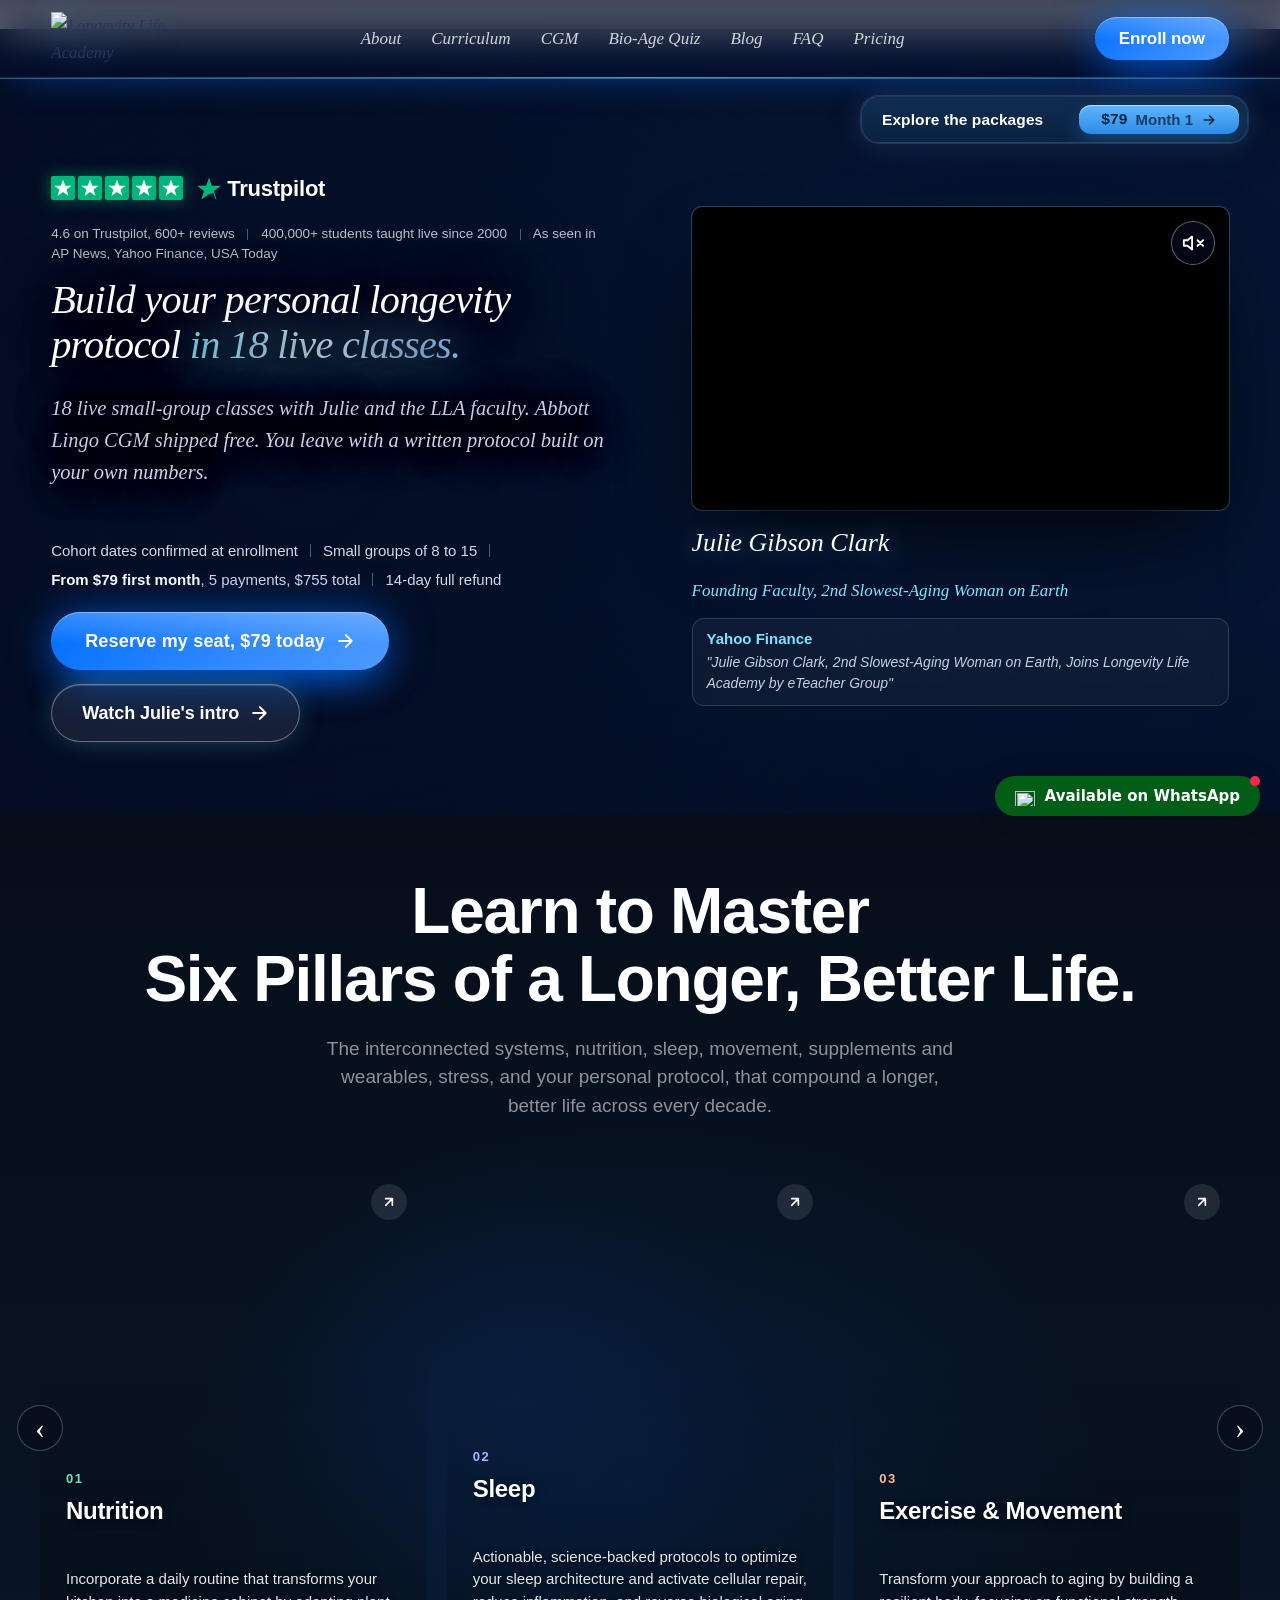
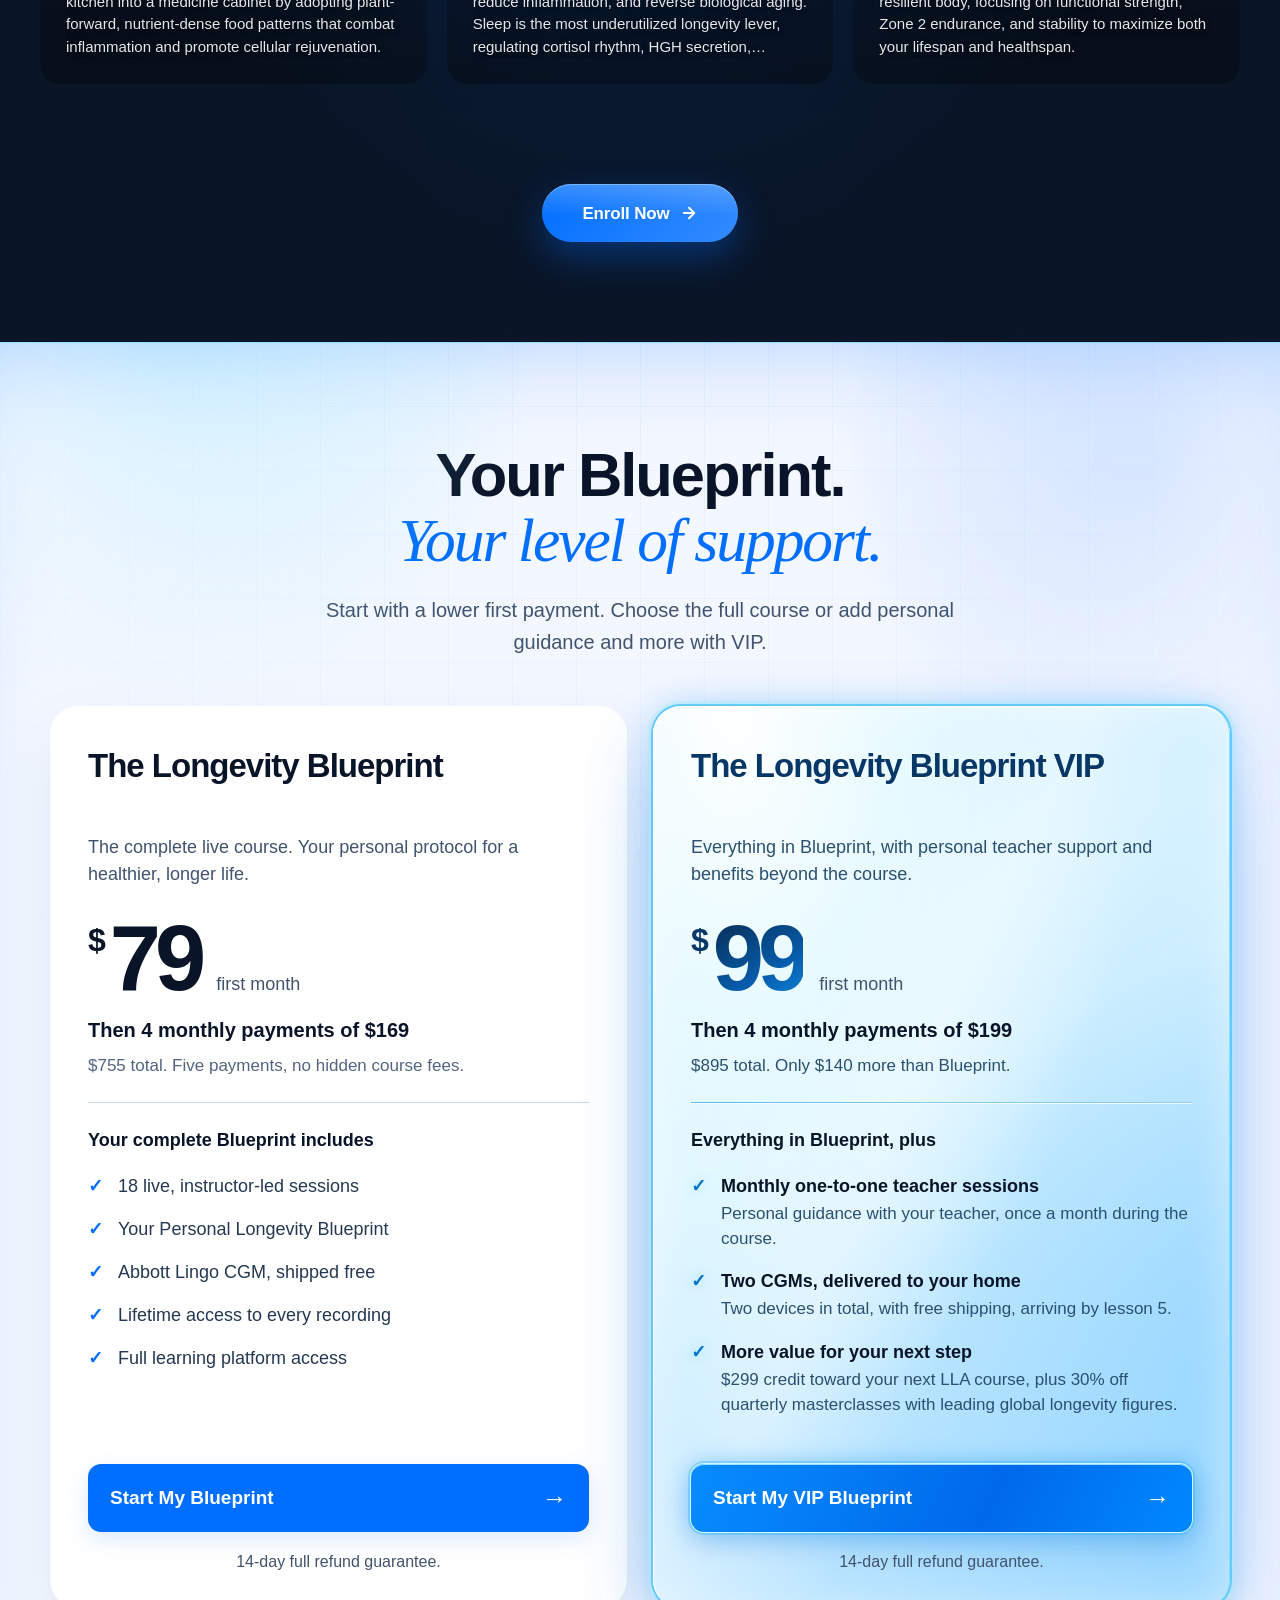
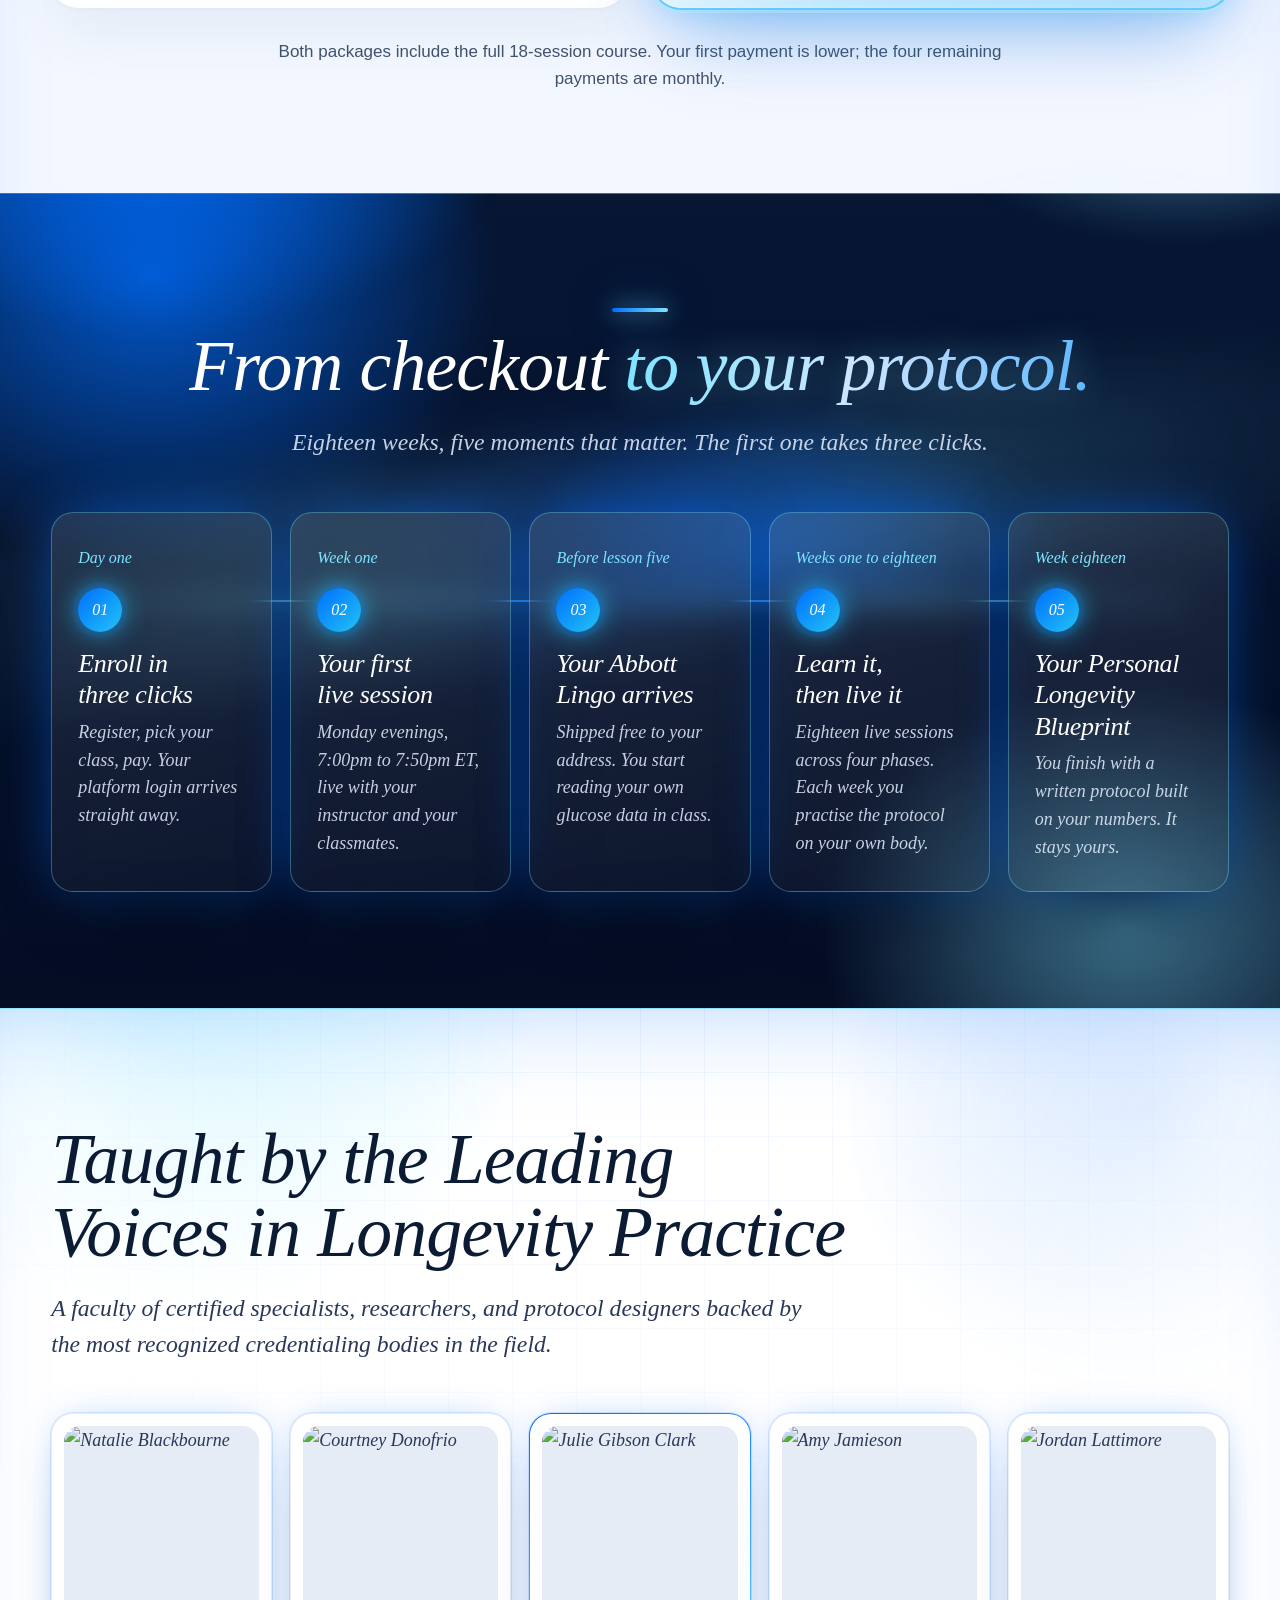
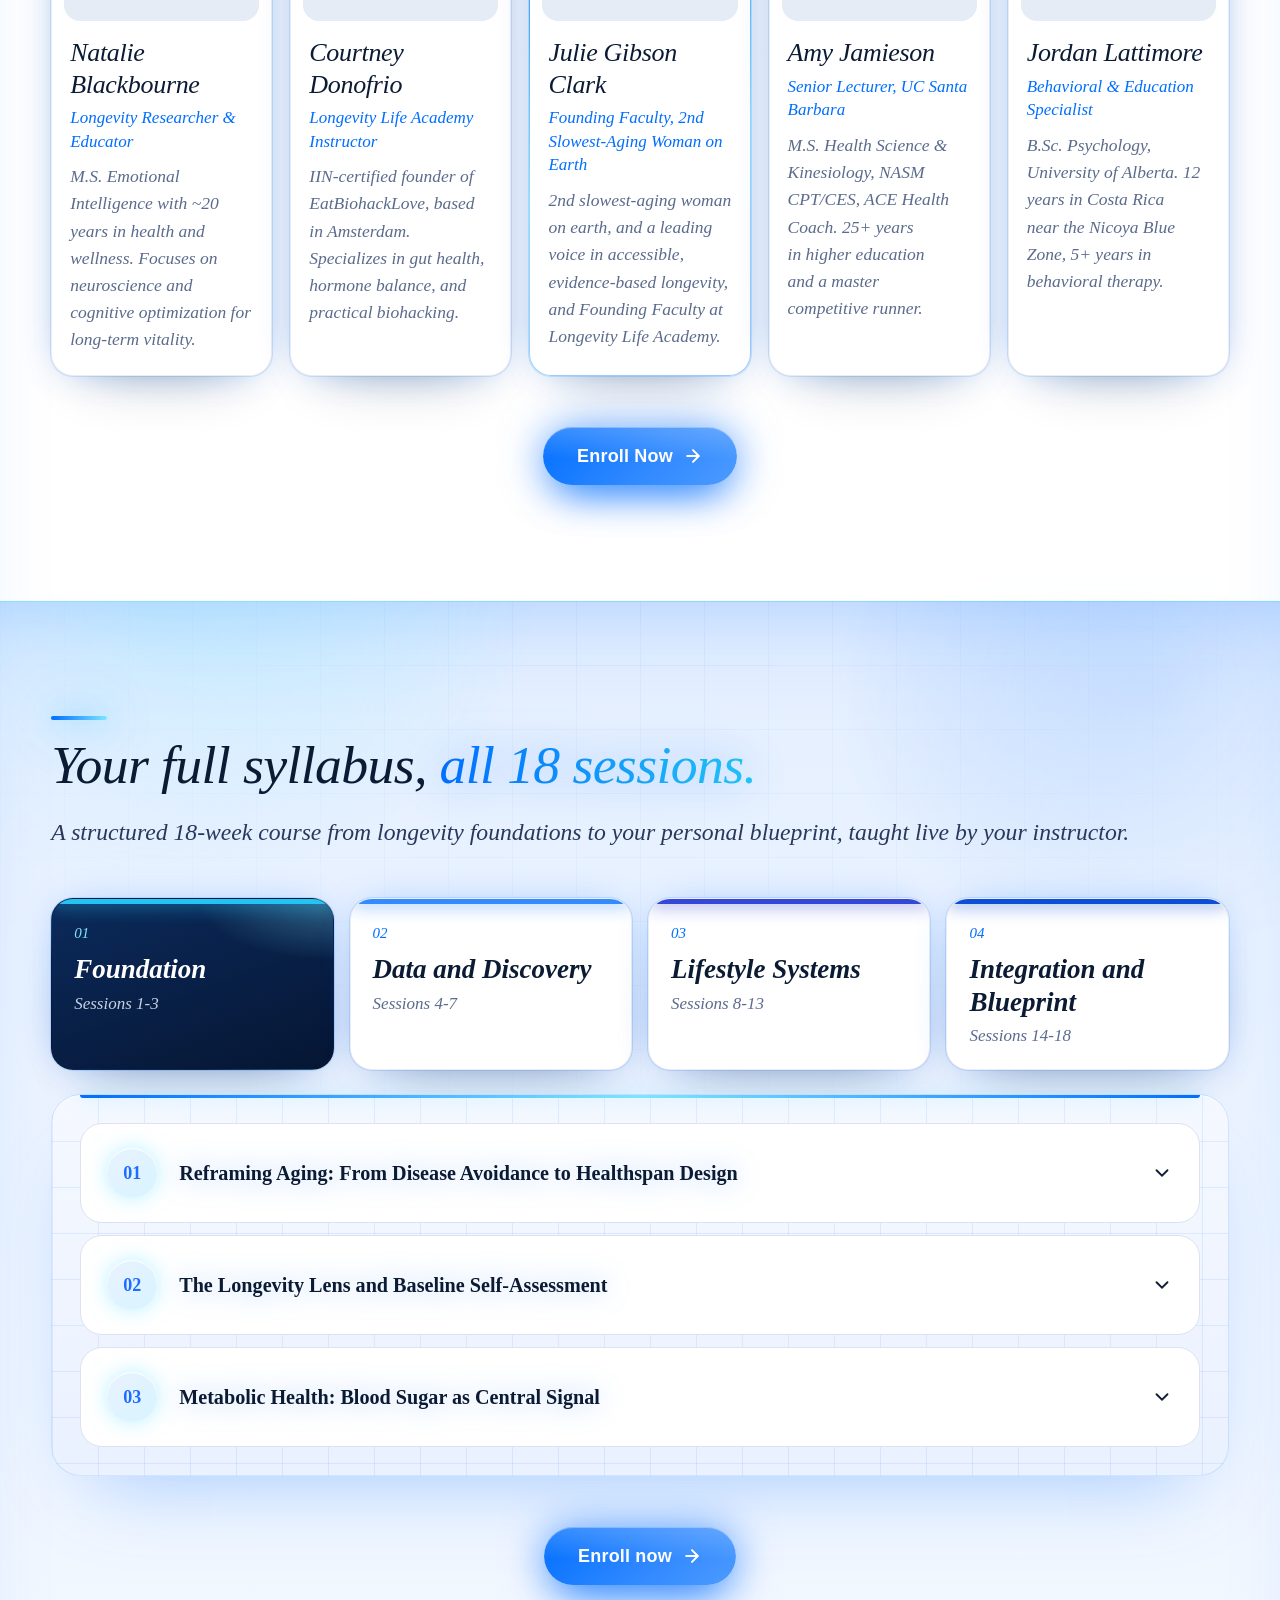
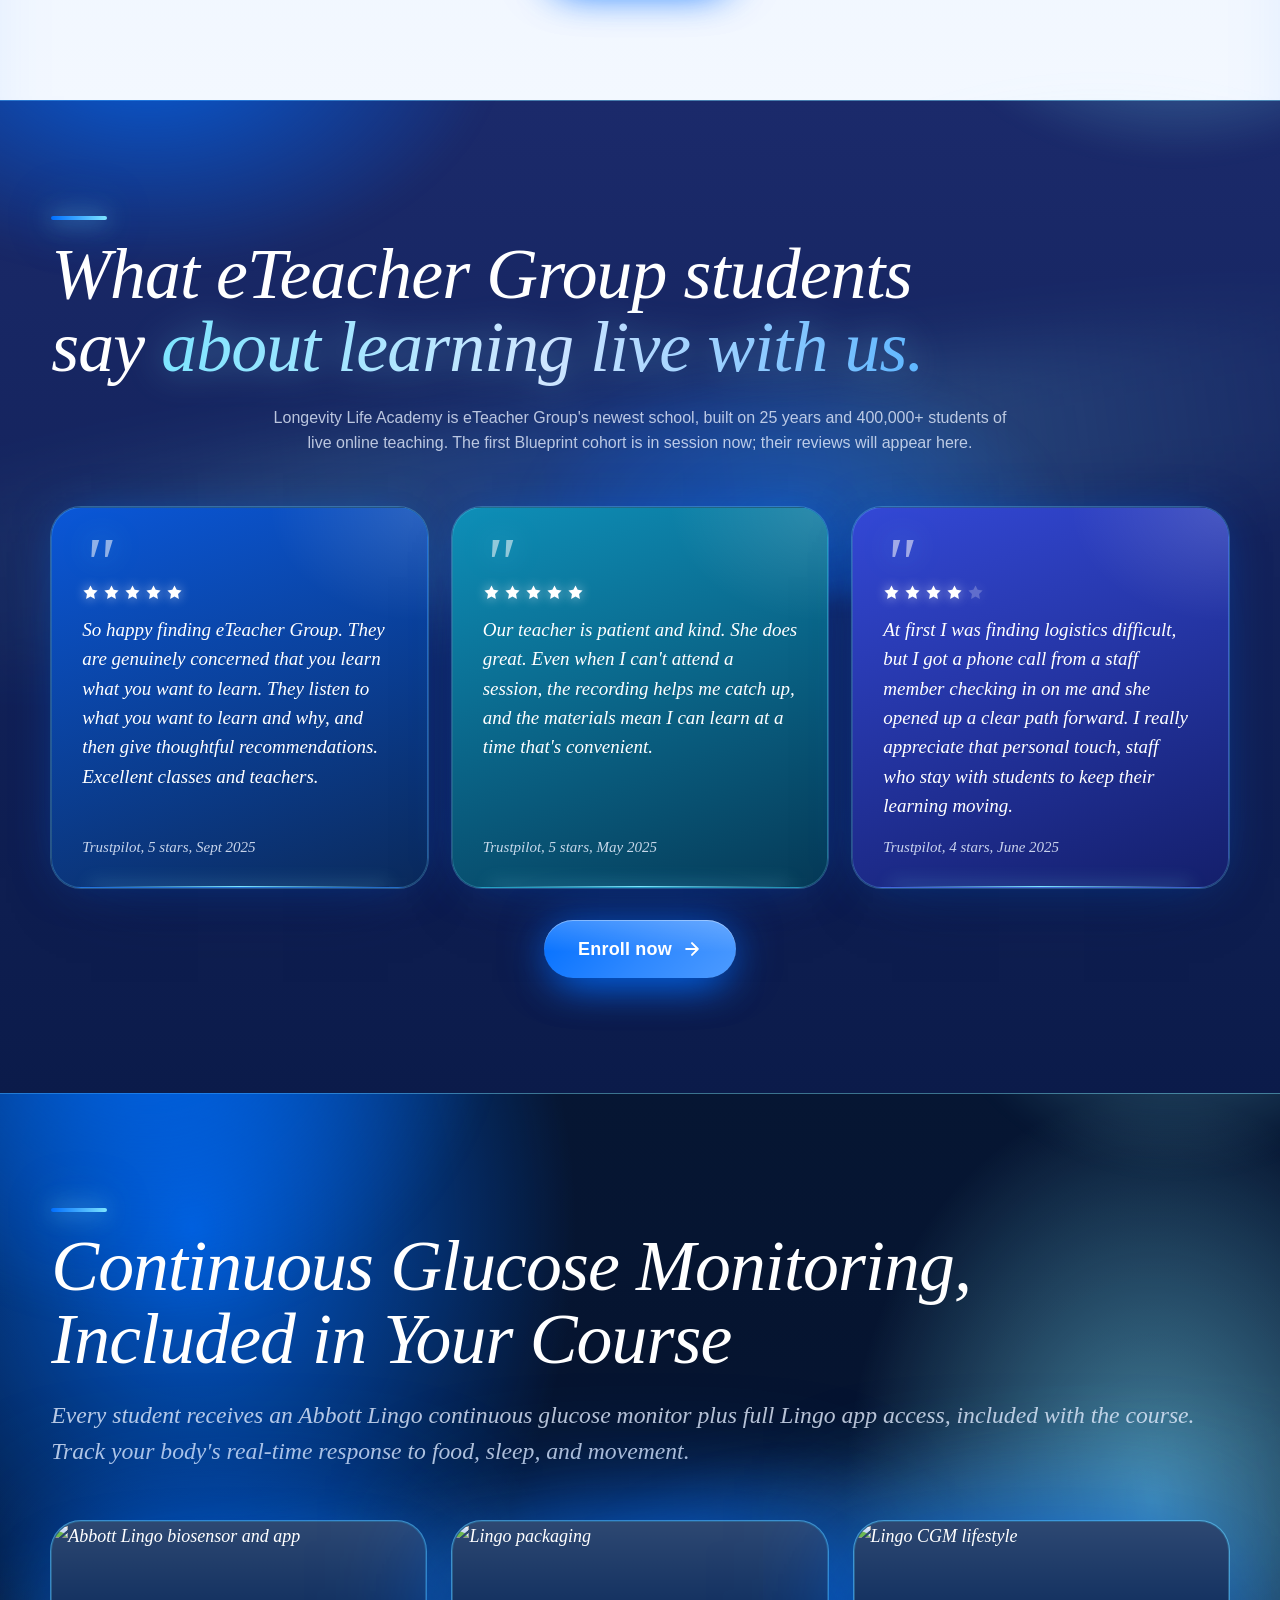
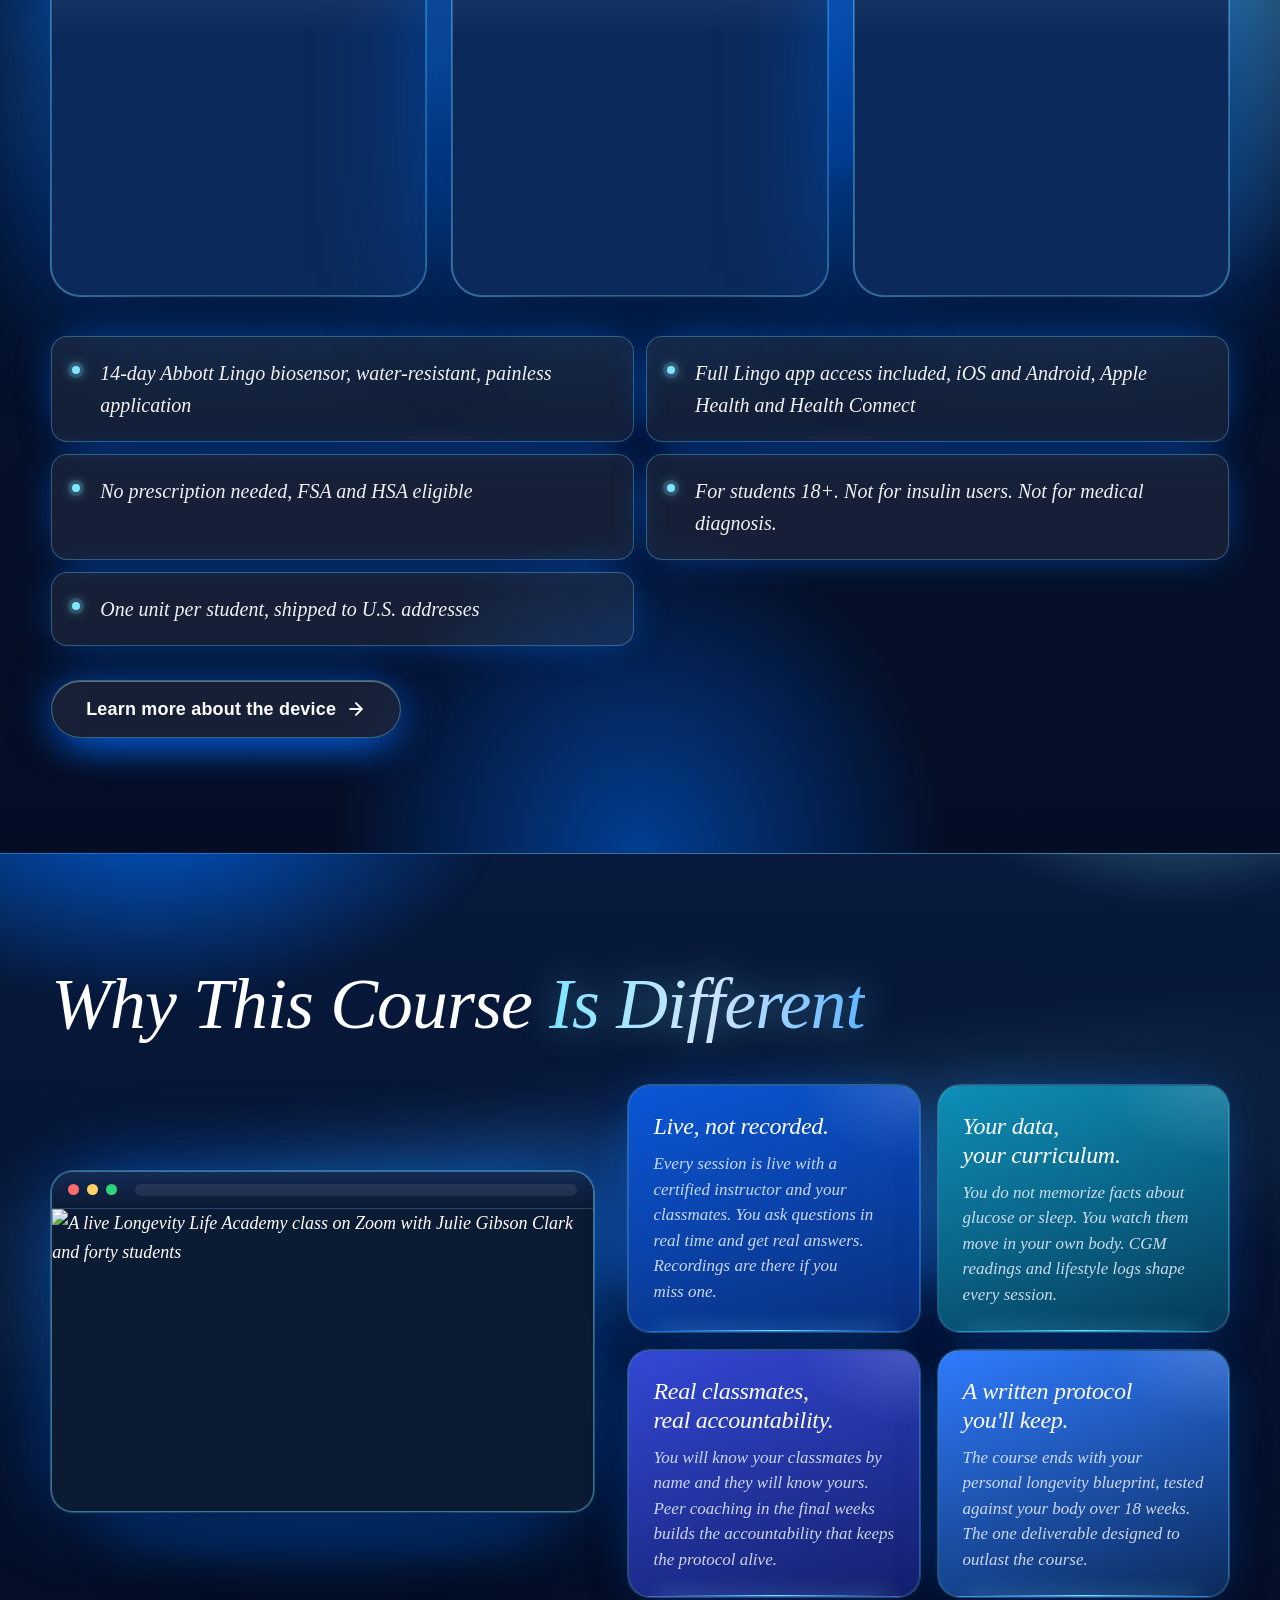
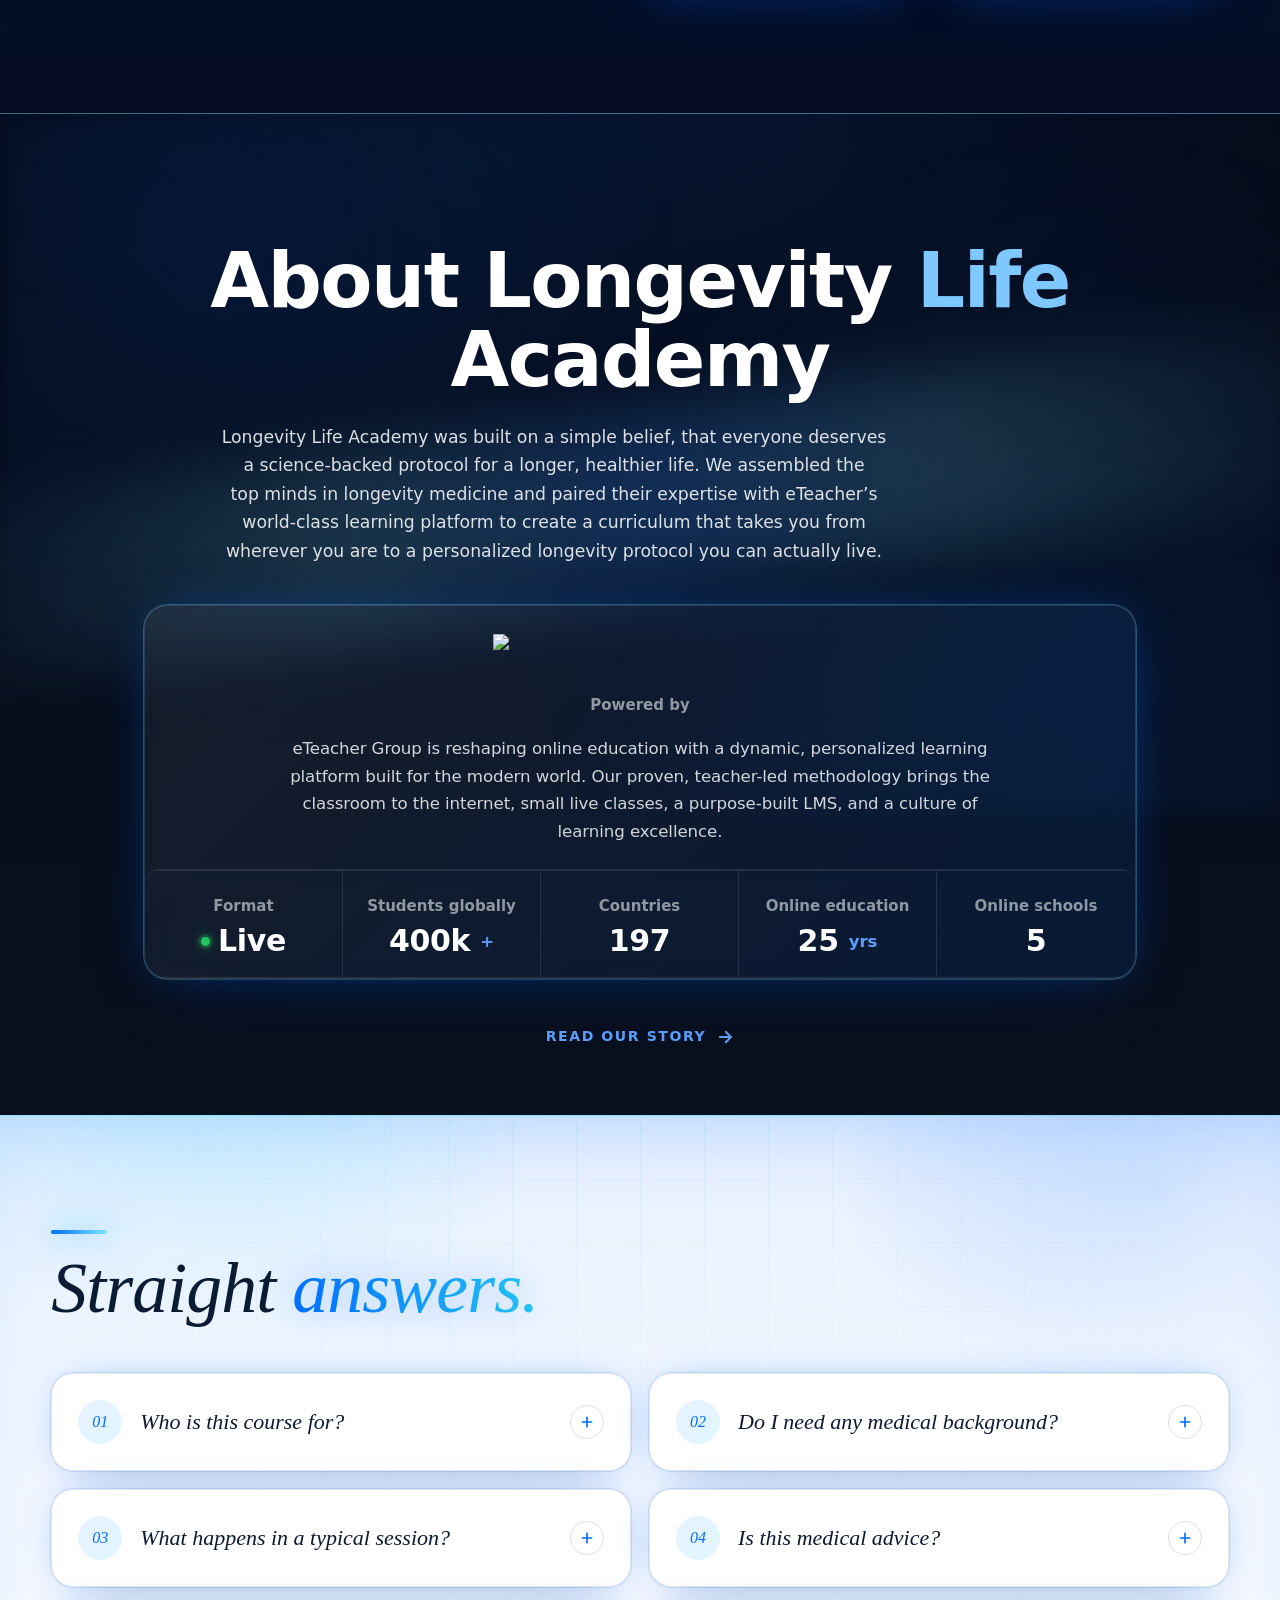
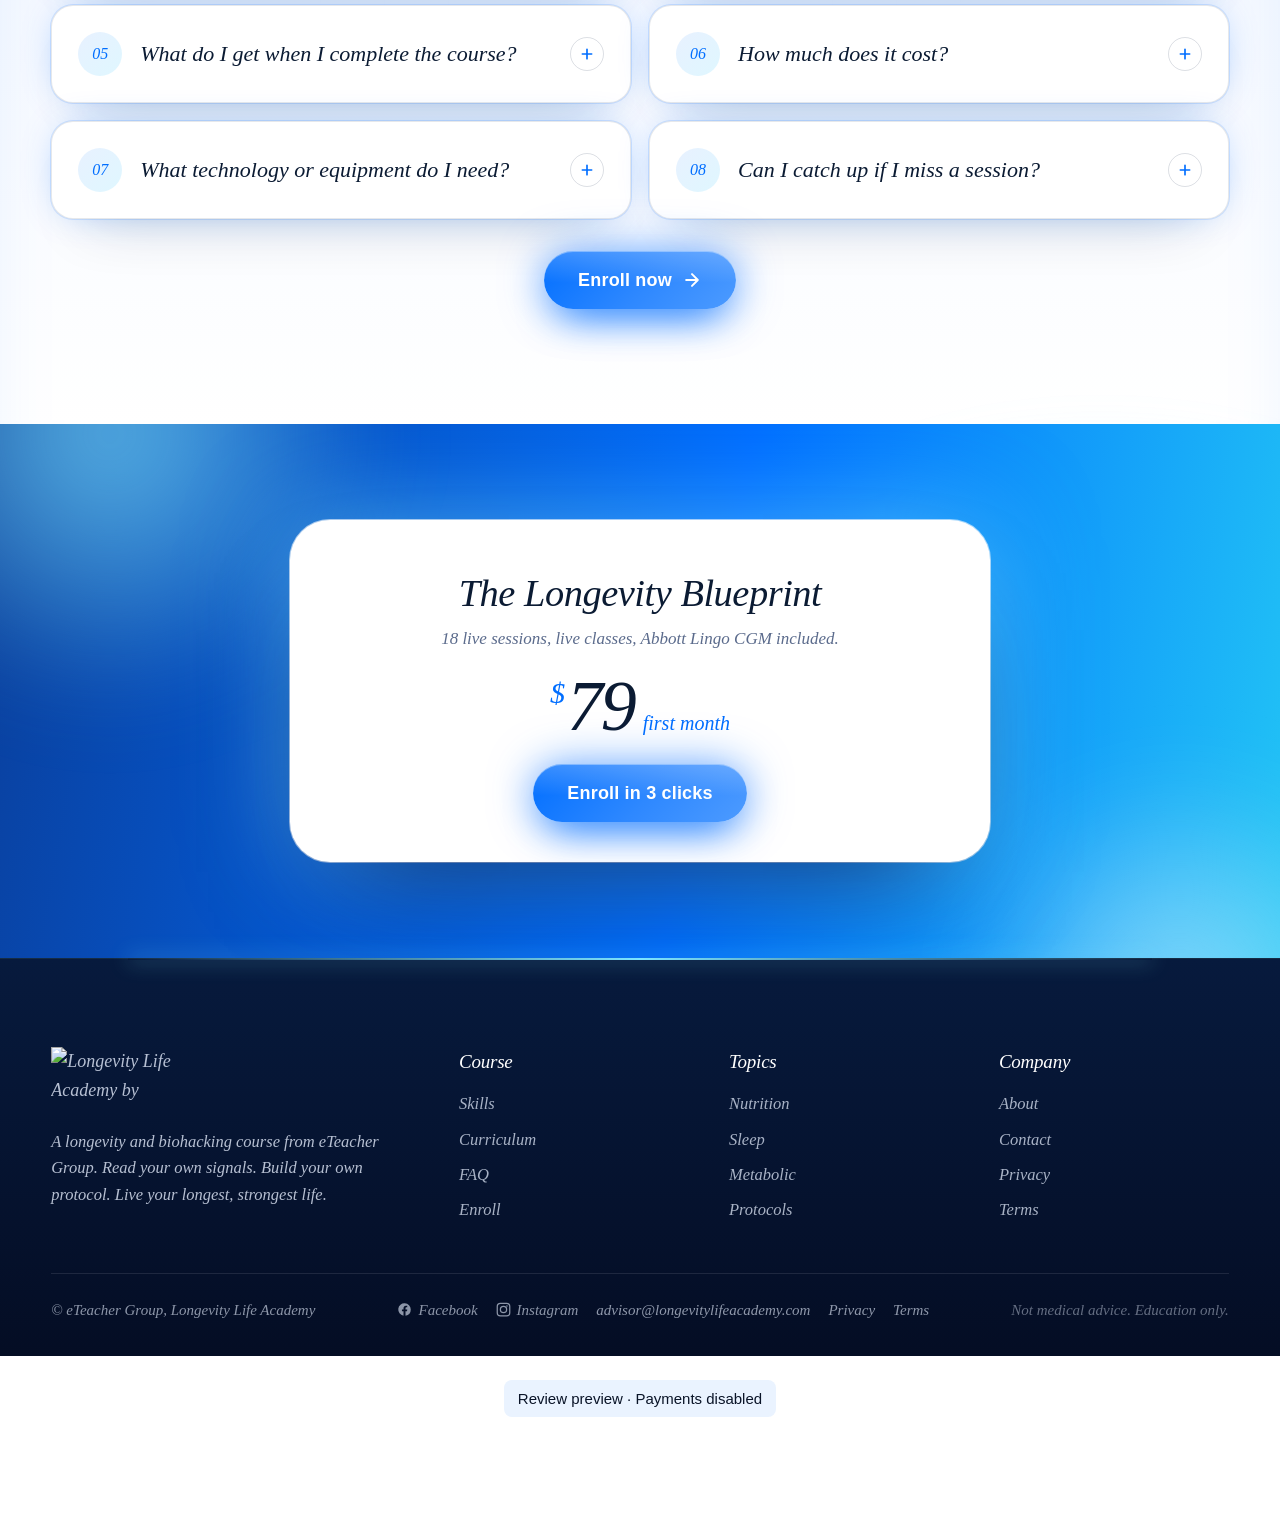
==== index.html @ 79316368 "Blueprint relaunch preview: VIP 99 + 4 x 199 = 895" ====
<!DOCTYPE html>
<html lang="en">
<head><script>window.bpPreviewStore={getItem:function(){return null},setItem:function(){},removeItem:function(){}};</script><meta name="robots" content="noindex,nofollow"><meta http-equiv="Content-Security-Policy" content="default-src 'self' https: data: blob:; style-src 'self' https: 'unsafe-inline'; script-src 'self' 'unsafe-inline'; connect-src 'none'; frame-src 'none'; form-action 'none';">



<!-- Google Tag Manager -->

<!-- End Google Tag Manager -->
<!-- Meta advanced matching bootstrap.
     The Pixel on this page is loaded by GTM, and GTM initialises it with no
     user data, which is why every store-page event scores 6.1 out of 10 while
     the Lead tag scores 9.3. This runs before GTM finishes, publishes the
     stored identity into the dataLayer so the Meta tags can read it, and
     re-initialises the Pixel with the same match keys the moment fbq exists.
     It fires no event of its own. -->

<!-- Funnel events for the three checkout screens.
     Meta needs one event per screen to read the funnel: AddToCart on screen 1,
     InitiateCheckout on screen 2, Purchase on the payment screen. This file
     owns the first two; checkout.html owns Purchase.

     These are measurement only. They call the Pixel and the Conversions API
     relay and nothing else. No CRM request is made here. The single CRM write
     in the whole funnel is createStagedOrder() on the payment screen, so no
     event added here can create or duplicate a lead.

     Each event carries one event_id shared by the browser and the server copy
     so Meta collapses the pair into a single event, and each is guarded by a
     bpPreviewStore flag so going back and clicking Continue again does not
     send a second one. -->

<!-- EMQ boost: CAPI server-side copies for the three GTM-fired browser-only events
     (PageView, Clicked_on_curriculum, Clicked_on_Enroll) that currently score 6.1/10
     while AddToCart/InitiateCheckout/Purchase score 9.3/10 because they already ship
     browser + server pairs. This block adds the same pattern for the missing three:
     server copy carries UA + IP (relay-derived) + fbc + fbp + external_id + em/ph
     once known, keyed by a stable eventID shared with the Pixel event so Meta
     dedupes the pair into one enriched event instead of counting two.
     No GTM change, no Pixel config change, no CRM/checkout touched. -->

<script>document.documentElement.classList.add('js');</script>
<meta charset="UTF-8">
<meta name="viewport" content="width=device-width, initial-scale=1.0">
<title>The Longevity Blueprint | $79 Introductory Offer + VIP Preview</title>
<meta name="description" content="A longevity and biohacking course. Read your body's signals, build your personal protocol, and live longer, stronger, better.">
<link rel="canonical" href="https://www.longevitylifeacademy.com/">
<meta property="og:url" content="https://www.longevitylifeacademy.com/">
<meta property="og:title" content="Longevity Life Academy, Design the Life Ahead of You">
<meta property="og:description" content="A longevity and biohacking course. Read your body's signals, build your personal protocol, and live longer, stronger, better.">
<meta property="og:type" content="website">
<meta property="og:site_name" content="Longevity Life Academy">

<meta http-equiv="X-Content-Type-Options" content="nosniff">
<meta http-equiv="Referrer-Policy" content="strict-origin-when-cross-origin">
<meta http-equiv="Permissions-Policy" content="camera=(), microphone=(), geolocation=(), interest-classes=()">
<meta name="robots" content="index, follow">
<link rel="preconnect" href="https://fonts.googleapis.com">
<link rel="preconnect" href="https://fonts.gstatic.com" crossorigin>
<link rel="preload" as="style" href="https://fonts.googleapis.com/css2?family=Playfair+Display:ital,wght@1,400;1,500;1,600;1,700&family=Inter:wght@400;500;600;700;800&display=swap">
<link href="https://fonts.googleapis.com/css2?family=Playfair+Display:ital,wght@1,400;1,500;1,600;1,700&family=Inter:wght@400;500;600;700;800&display=swap" rel="stylesheet" media="print" onload="this.media='all'">

<style>
/* ==========================================================================
   Longevity Life Academy, The Longevity Blueprint
   Redesign stylesheet v2. One system, no overrides ladder.
   Brand: Playfair Display italic, blue #006EFF, navy #0A2240, white, silver, glass,
   with neon cyan and electric blue light, saturated colored cards and 3D depth.
   ========================================================================== */

:root{
  --blue:#006EFF; --blue-2:#338BFF; --blue-3:#5EB6FF; --blue-strong:#0051CC;
  --sky:#9CC8FF; --cyan:#7DE5FF; --cyan-2:#22C4F5; --electric:#2F7BFF; --indigo:#3348D6; --teal:#0B8FB5;
  --ice:#E8F1FF; --ice-2:#F3F7FF;
  --navy:#0A2240; --navy-2:#0B2A5B; --navy-deep:#061633; --navy-ink:#040D24;
  --ink:#0B1B33; --ink-2:#29385A; --ink-3:#5B6B8C; --ink-4:#8B97B3;
  --silver:#F3F6FB; --silver-2:#E6ECF5; --white:#FFFFFF;
  --tp:#00B67A;
  --font:'Playfair Display', Georgia, 'Times New Roman', serif;
  --font-ui:'Inter', -apple-system, BlinkMacSystemFont, 'Segoe UI', sans-serif;
  --r-sm:14px; --r-md:22px; --r-lg:30px; --r-xl:40px;
  --ease:cubic-bezier(.22,1,.36,1);
  --nav-h:78px;
  --gutter:clamp(20px, 4vw, 64px);
  --wrap:1280px;
  --shadow-card:0 1px 0 rgba(255,255,255,.7) inset, 0 30px 70px -34px rgba(10,34,64,.4), 0 2px 8px -2px rgba(10,34,64,.08);
  --shadow-dark:0 1px 0 rgba(255,255,255,.14) inset, 0 40px 90px -40px rgba(0,0,0,.8), 0 0 0 1px rgba(125,229,255,.12);
  --glow-blue:0 18px 44px -14px rgba(0,110,255,.7);
  --glow-cyan:0 0 0 1px rgba(125,229,255,.28), 0 0 60px -12px rgba(125,229,255,.55);
}

*,*::before,*::after{box-sizing:border-box;margin:0;padding:0}
html{-webkit-text-size-adjust:100%;scroll-behavior:smooth;scroll-padding-top:calc(var(--nav-h) + 12px)}
html,body{max-width:100%;overflow-x:hidden}
body{
  font-family:var(--font); font-style:italic; font-weight:400;
  font-size:17px; line-height:1.6; color:var(--ink-2); background:var(--white);
  -webkit-font-smoothing:antialiased; -moz-osx-font-smoothing:grayscale;
  text-rendering:optimizeLegibility;
}
img,video{max-width:100%;height:auto;display:block}
a{color:inherit;text-decoration:none}
button,input,select{font:inherit;color:inherit;border:0;background:none;outline:0;cursor:pointer}
ul,ol{list-style:none}
em,i{font-style:italic}
h1,h2,h3,h4{font-weight:400;font-style:italic;letter-spacing:-.012em;color:var(--ink);text-wrap:balance}
p{text-wrap:pretty}
::selection{background:rgba(0,110,255,.22)}
:focus-visible{outline:2px solid var(--blue-2);outline-offset:3px;border-radius:6px}

/* Layout ------------------------------------------------------------------- */
.container,.fn-container,.lla-shine-in,.pressx-in,.faq-inner{
  width:100%; max-width:calc(var(--wrap) + var(--gutter) * 2);
  margin:0 auto; padding-left:var(--gutter); padding-right:var(--gutter);
  position:relative; z-index:1;
}
section{position:relative;isolation:isolate;overflow:clip}
.container > *, .fn-container > *, .fn-offer-grid > *, .lla-value-layout > *, .lla-value-cards > *{min-width:0}

/* Ambient light layers: every fold gets its own lighting */
.is-dark::before,.is-dark::after{content:"";position:absolute;pointer-events:none;z-index:0}
.is-dark::before{inset:-20% -10% auto -10%;height:70%;background:
  radial-gradient(38% 55% at 18% 20%, rgba(0,110,255,.55), transparent 60%),
  radial-gradient(28% 45% at 85% 10%, rgba(125,229,255,.28), transparent 60%);
  filter:blur(10px)}
.is-dark::after{left:-10%;right:-10%;top:30%;height:180px;transform:rotate(-8deg);
  background:linear-gradient(90deg, transparent 0%, rgba(125,229,255,.10) 30%, rgba(51,139,255,.16) 50%, rgba(125,229,255,.10) 70%, transparent 100%);
  filter:blur(28px)}
.is-light::before{content:"";position:absolute;inset:0;pointer-events:none;z-index:0;
  background-image:linear-gradient(rgba(0,110,255,.07) 1px, transparent 1px), linear-gradient(90deg, rgba(0,110,255,.07) 1px, transparent 1px);
  background-size:46px 46px;
  -webkit-mask-image:radial-gradient(70% 60% at 50% 0%, #000, transparent 100%); mask-image:radial-gradient(70% 60% at 50% 0%, #000, transparent 100%)}
.is-light::after{content:"";position:absolute;pointer-events:none;z-index:0;inset:auto -10% -30% -10%;height:60%;
  background:radial-gradient(40% 60% at 80% 80%, rgba(125,229,255,.22), transparent 60%), radial-gradient(30% 50% at 10% 90%, rgba(0,110,255,.12), transparent 60%);
  filter:blur(20px)}

/* Section headers */
.section-title,.lp-learn-title,.fn-h2,.pdp-value-h2,.cgm-fold-title,.hp-about-mainhead,.lla-shine-h2{
  font-size:clamp(38px, 5vw, 70px); line-height:1.03; margin:0 0 20px;
}
.section-subtitle,.lp-learn-lead,.fn-lead,.cgm-fold-sub,.hp-about-lead,.lla-shine-p{
  font-size:clamp(18px, 1.55vw, 22px); line-height:1.55; color:var(--ink-3); max-width:760px; margin:0;
}
.section-title em,.fn-h2 em,.pdp-value-h2 em,.lla-shine-h2 em,.hp-about-mainhead .life-blue{
  color:var(--blue); background:linear-gradient(90deg,#006EFF,#22C4F5); -webkit-background-clip:text; background-clip:text; -webkit-text-fill-color:transparent;
}
.is-dark .section-title, .is-dark .lp-learn-title, .is-dark .fn-h2, .is-dark .pdp-value-h2, .is-dark .cgm-fold-title, .is-dark h3, .is-dark h4{color:#fff}
.is-dark .section-subtitle, .is-dark .lp-learn-lead, .is-dark .fn-lead, .is-dark .cgm-fold-sub{color:rgba(232,240,255,.8)}
.is-dark .section-title em,.is-dark .fn-h2 em,.is-dark .pdp-value-h2 em,.is-dark .hp-about-mainhead .life-blue{
  color:var(--cyan); background:linear-gradient(90deg,#7DE5FF,#CFE6FF 50%,#5EB6FF); -webkit-background-clip:text; background-clip:text; -webkit-text-fill-color:transparent;
  filter:drop-shadow(0 0 18px rgba(125,229,255,.45));
}
.eyebrow,.fn-pricecard-tag,.lla-shine-eyebrow,.cgm-fold-eyebrow{
  display:inline-flex; align-items:center; gap:10px; font-size:15px; color:var(--blue); margin:0 0 16px; letter-spacing:0;
}
.eyebrow::before,.fn-pricecard-tag::before{content:"";width:28px;height:2px;border-radius:2px;background:linear-gradient(90deg,#006EFF,#7DE5FF);box-shadow:0 0 12px rgba(125,229,255,.8)}
.is-dark .eyebrow,.is-dark .fn-pricecard-tag{color:var(--cyan)}

/* Hidden by brand rule (side notes, value badges, pills, forced labels) ----- */
.pdp-cine-meta,.lp-learn-note,.fn-microtrust,.fn-stack-val,.fn-stack-total,.fn-exit-list .val,
.phase-block-header,.cgm-fold-eyebrow,.pdp-cine-wordmark,.lla-zoom-shot figcaption,.fn-cta-note,
.cgm-fold-bullet svg,.fn-exit-list svg,.lp-classfact svg{display:none !important}

/* Buttons ---------------------------------------------------------------- */
.btn,
.fn-nav-pill,.pdp-cine-cta,.fn-btn,.section-cta-btn,.lla-shine-cta,.cgm-fold-cta,.pdp-cine-ghost,.fn-drawer .fn-btn{
  position:relative; display:inline-flex; align-items:center; justify-content:center; gap:10px;
  font-family:var(--font-ui); font-style:normal; font-weight:700; font-size:17px; line-height:1;
  letter-spacing:-.005em; color:#fff; padding:19px 34px; border-radius:999px; white-space:nowrap;
  background:linear-gradient(135deg,#006EFF 0%,#2E88FF 55%,#4D9BFF 100%);
  box-shadow:inset 0 1px 0 rgba(255,255,255,.3), inset 0 -1px 0 rgba(0,40,120,.25), var(--glow-blue), 0 0 0 1px rgba(125,229,255,.18);
  transition:transform .35s var(--ease), box-shadow .35s var(--ease), filter .35s var(--ease);
  -webkit-tap-highlight-color:transparent; overflow:hidden;
}
.btn::after,.pdp-cine-cta::after,.fn-btn::after,.section-cta-btn::after,.fn-nav-pill::after{content:"";position:absolute;inset:0;background:linear-gradient(180deg,rgba(255,255,255,.22),transparent 55%);pointer-events:none}
.btn:hover,.fn-nav-pill:hover,.pdp-cine-cta:hover,.fn-btn:hover,.section-cta-btn:hover,.lla-shine-cta:hover,.cgm-fold-cta:hover{
  transform:translateY(-2px); box-shadow:inset 0 1px 0 rgba(255,255,255,.3), 0 24px 54px -16px rgba(0,110,255,.8), 0 0 40px -8px rgba(125,229,255,.5); filter:saturate(1.08);
}
.btn svg,.pdp-cine-cta svg,.fn-btn svg,.section-cta-btn svg,.lla-shine-cta svg,.cgm-fold-cta svg,.pdp-cine-ghost svg{
  width:18px;height:18px;flex:none;fill:none;stroke:currentColor;stroke-width:2.4;stroke-linecap:round;stroke-linejoin:round;
  transition:transform .35s var(--ease); position:relative;
}
.btn:hover svg,.pdp-cine-cta:hover svg,.section-cta-btn:hover svg,.fn-btn:hover svg,.lla-shine-cta:hover svg{transform:translateX(3px)}
.fn-btn--block{width:100%}
.fn-nav-pill{padding:13px 24px;font-size:15px}
.pdp-cine-ghost,.cgm-fold-cta{
  background:rgba(255,255,255,.08); color:#fff; border:1px solid rgba(125,229,255,.35);
  box-shadow:inset 0 1px 0 rgba(255,255,255,.14), 0 0 30px -10px rgba(125,229,255,.5); backdrop-filter:blur(14px); -webkit-backdrop-filter:blur(14px);
}
.pdp-cine-ghost:hover,.cgm-fold-cta:hover{background:rgba(125,229,255,.14);border-color:rgba(125,229,255,.7);transform:translateY(-2px)}
.lla-shine-cta{background:#fff;color:var(--navy-2);box-shadow:inset 0 1px 0 #fff, 0 20px 50px -20px rgba(0,20,80,.6), 0 0 40px rgba(255,255,255,.35)}
.lla-shine-cta:hover{box-shadow:0 26px 60px -20px rgba(0,20,80,.7), 0 0 50px rgba(255,255,255,.5);filter:none}
.cta-center{text-align:center;margin-top:clamp(40px,4vw,56px)}

/* Reveal ------------------------------------------------------------------- */
html.js .reveal,html.js .fn-reveal{opacity:0;transform:translateY(22px);transition:opacity .9s var(--ease),transform .9s var(--ease)}
html.js .reveal.visible,html.js .fn-reveal.is-in{opacity:1;transform:none}
@keyframes faq-slide-in{from{opacity:0;transform:translateY(14px)}to{opacity:1;transform:none}}
@keyframes floatY{0%,100%{transform:translateY(0)}50%{transform:translateY(-10px)}}
@keyframes beamSweep{0%{background-position:-200% 0}100%{background-position:200% 0}}
@keyframes pulse-dot{0%,100%{box-shadow:0 0 0 4px rgba(125,229,255,.2)}50%{box-shadow:0 0 0 9px rgba(125,229,255,.05)}}
@media (prefers-reduced-motion:reduce){
  html.js .reveal,html.js .fn-reveal{opacity:1;transform:none;transition:none}
  *{animation-duration:.001s !important;transition-duration:.001s !important}
}

/* Rails (mobile sliders) --------------------------------------------------- */
.rail-dots{display:none;justify-content:center;gap:7px;margin-top:18px}
.rail-dots i{width:6px;height:6px;border-radius:50%;background:currentColor;opacity:.22;transition:all .3s var(--ease)}
.rail-dots i.on{opacity:1;width:24px;border-radius:4px;background:linear-gradient(90deg,#006EFF,#7DE5FF);box-shadow:0 0 12px rgba(125,229,255,.7)}
@media (max-width:900px){
  .rail{
    display:flex !important; flex-wrap:nowrap !important; gap:14px !important;
    overflow-x:auto; overflow-y:hidden; scroll-snap-type:x mandatory; -webkit-overflow-scrolling:touch;
    width:calc(100% + var(--gutter) * 2); min-width:0; max-width:none;
    margin-left:calc(var(--gutter) * -1); margin-right:calc(var(--gutter) * -1);
    padding:10px var(--gutter) 26px; scroll-padding-left:var(--gutter); scrollbar-width:none;
    align-items:stretch; perspective:none !important;
  }
  .rail::-webkit-scrollbar{display:none}
  .rail > *{flex:0 0 min(84%, 360px) !important; width:auto !important; max-width:none !important; scroll-snap-align:start; margin:0 !important; transform:none !important; grid-column:auto !important; grid-row:auto !important; animation:none !important}
  .rail-dots{display:flex}
  html.js .rail > .reveal,html.js .rail > .fn-reveal{opacity:1 !important;transform:none !important;animation:none !important}
}

/* ==========================================================================
   NAV
   ========================================================================== */
.fn-nav{
  position:fixed; inset:0 0 auto 0; z-index:900; height:var(--nav-h);
  background:linear-gradient(180deg, rgba(4,13,36,.74), rgba(4,13,36,.44));
  backdrop-filter:saturate(160%) blur(20px); -webkit-backdrop-filter:saturate(160%) blur(20px);
  border-bottom:1px solid rgba(125,229,255,.12);
  transition:background .4s var(--ease), box-shadow .4s var(--ease);
}
.fn-nav::after{content:"";position:absolute;left:0;right:0;bottom:-1px;height:1px;background:linear-gradient(90deg,transparent,rgba(125,229,255,.6),transparent)}
.fn-nav.is-stuck{background:rgba(4,13,36,.88);box-shadow:0 10px 40px -20px rgba(0,0,0,.6)}
.fn-nav-in{max-width:calc(var(--wrap) + var(--gutter)*2);margin:0 auto;height:100%;padding:0 var(--gutter);display:flex;align-items:center;justify-content:space-between;gap:24px}
.fn-nav-logo{display:flex;align-items:center;flex:none}
.fn-nav-logo img{height:54px;width:auto;filter:drop-shadow(0 0 14px rgba(125,229,255,.25))}
.fn-nav-links{display:flex;align-items:center;gap:30px}
.fn-nav-links a{font-size:16.5px;color:rgba(255,255,255,.8);transition:color .3s;position:relative;padding:6px 0}
.fn-nav-links a::after{content:"";position:absolute;left:0;right:0;bottom:0;height:1px;background:var(--cyan);box-shadow:0 0 10px var(--cyan);transform:scaleX(0);transform-origin:left;transition:transform .35s var(--ease)}
.fn-nav-links a:hover{color:#fff}
.fn-nav-links a:hover::after{transform:scaleX(1)}
.fn-nav-right{display:flex;align-items:center;gap:12px}
.fn-navtoggle{display:none;width:44px;height:44px;border-radius:12px;color:#fff;align-items:center;justify-content:center;background:rgba(255,255,255,.08);border:1px solid rgba(125,229,255,.25)}
@media (max-width:1100px){.fn-nav-links{gap:20px}.fn-nav-links a{font-size:15.5px}}
@media (max-width:900px){
  :root{--nav-h:66px}
  .fn-nav-links{display:none}
  .fn-navtoggle{display:flex}
  .fn-nav-logo img{height:44px}
  .fn-nav-pill{padding:11px 18px;font-size:14px}
.section-title, .lp-learn-title, .fn-h2, .pdp-value-h2, .cgm-fold-title{font-size:clamp(34px, 9.6vw, 40px);margin-bottom:14px}
.section-subtitle, .lp-learn-lead, .fn-lead, .cgm-fold-sub, .lla-shine-p{font-size:17px}
}

/* Drawer */
.fn-drawer{
  position:fixed; inset:0; z-index:950; display:flex; flex-direction:column; gap:6px;
  padding:16px var(--gutter) 36px; background:radial-gradient(60% 40% at 80% 0%, rgba(0,110,255,.45), transparent 60%), linear-gradient(180deg,#071A3D,#040D24);
  transform:translateY(-102%); transition:transform .5s var(--ease), visibility .5s; visibility:hidden;
}
.fn-drawer.is-open{transform:none;visibility:visible}
.fn-drawer-top{display:flex;align-items:center;justify-content:space-between;height:calc(var(--nav-h) - 16px);margin-bottom:26px}
.fn-drawer-top img{height:44px;width:auto}
.fn-drawer-close{width:44px;height:44px;border-radius:12px;display:flex;align-items:center;justify-content:center;color:#fff;background:rgba(255,255,255,.08);border:1px solid rgba(125,229,255,.25)}
.fn-drawer-link{font-size:30px;line-height:1.3;color:#fff;padding:10px 0;border-bottom:1px solid rgba(125,229,255,.12)}
.fn-drawer .fn-btn{margin-top:auto}
body.fn-noscroll{overflow:hidden}

/* ==========================================================================
   HERO
   ========================================================================== */
.pdp-hero--cine{
  position:relative; min-height:100svh; display:flex; align-items:center;
  background:var(--navy-ink); color:#fff; overflow:hidden;
  padding:calc(var(--nav-h) + 56px) 0 110px;
}
.pdp-cine-img{position:absolute;inset:0;width:100%;height:100%;object-fit:cover;object-position:68% 42%;z-index:0;transform:scale(1.05);animation:heroDrift 24s var(--ease) forwards}
@keyframes heroDrift{to{transform:scale(1)}}
.pdp-cine-overlay{
  position:absolute; inset:0; z-index:1;
  background:
    linear-gradient(90deg, rgba(3,11,30,.95) 0%, rgba(3,11,30,.84) 34%, rgba(3,11,30,.35) 66%, rgba(3,11,30,.2) 100%),
    linear-gradient(180deg, rgba(3,11,30,.55) 0%, rgba(3,11,30,0) 30%, rgba(3,11,30,0) 70%, rgba(3,11,30,.9) 100%);
}
.hero-fx{position:absolute;inset:0;z-index:1;pointer-events:none;overflow:hidden}
.hero-fx .beam{position:absolute;left:-20%;top:38%;width:80%;height:220px;transform:rotate(-10deg);
  background:linear-gradient(90deg, transparent, rgba(0,110,255,.55) 35%, rgba(125,229,255,.45) 55%, transparent);filter:blur(46px);opacity:.75}
.hero-fx .orb{position:absolute;border-radius:50%;filter:blur(30px)}
.hero-fx .orb-1{width:420px;height:420px;left:-120px;top:-80px;background:radial-gradient(circle, rgba(0,110,255,.6), transparent 65%)}
.hero-fx .orb-2{width:320px;height:320px;right:8%;bottom:-120px;background:radial-gradient(circle, rgba(125,229,255,.35), transparent 65%)}
.hero-fx .grid{position:absolute;inset:0;background-image:linear-gradient(rgba(125,229,255,.09) 1px, transparent 1px), linear-gradient(90deg, rgba(125,229,255,.09) 1px, transparent 1px);background-size:56px 56px;
  -webkit-mask-image:radial-gradient(50% 70% at 20% 60%, #000, transparent 100%);mask-image:radial-gradient(50% 70% at 20% 60%, #000, transparent 100%)}
.hero-fx .ring{display:none}
.pdp-cine-inner{position:relative;z-index:2;width:100%;max-width:calc(var(--wrap) + var(--gutter)*2);margin:0 auto;padding:0 var(--gutter)}
.pdp-tp-pill{
  display:inline-flex; align-items:center; gap:12px; padding:9px 16px 9px 10px; border-radius:999px;
  background:rgba(255,255,255,.08); border:1px solid rgba(125,229,255,.3);
  backdrop-filter:blur(18px); -webkit-backdrop-filter:blur(18px); box-shadow:inset 0 1px 0 rgba(255,255,255,.14), 0 0 30px -8px rgba(125,229,255,.45);
  margin-bottom:28px; font-size:15.5px; color:rgba(255,255,255,.9);
}
.lla-tp-stars{display:inline-flex;gap:3px}
.lla-tp-stars svg{width:18px;height:18px;filter:drop-shadow(0 0 6px rgba(0,182,122,.6))}
.lla-tp-brand{display:inline-flex;align-items:center;gap:6px;font-size:16px;color:#fff}
.lla-tp-brand b{font-weight:400}
.lla-tp-brand svg{width:18px;height:18px}
.lla-tp-text b{font-weight:400;color:#fff}
.pdp-cine-h1{
  font-size:clamp(46px, 6.4vw, 96px); line-height:1.0; letter-spacing:-.018em; color:#fff; max-width:none;
  text-shadow:0 2px 30px rgba(0,0,0,.35);
}
.pdp-cine-blue{
  color:var(--cyan); background:linear-gradient(90deg,#7DE5FF 0%,#D6EBFF 45%,#8FC6FF 100%);
  -webkit-background-clip:text; background-clip:text; -webkit-text-fill-color:transparent;
  filter:drop-shadow(0 0 22px rgba(125,229,255,.55));
}
.pdp-cine-sub{font-size:clamp(18px,1.6vw,22px);line-height:1.55;color:rgba(232,240,255,.88);max-width:600px;margin:28px 0 36px}
.pdp-cine-sub strong{font-weight:400;color:#fff}
.pdp-cine-ctas{display:flex;flex-wrap:wrap;gap:14px;align-items:center}
@media (max-width:900px){
  .pdp-hero--cine{align-items:flex-end;padding:calc(var(--nav-h) + 46vh) 0 40px;min-height:100svh;background:#040D24}
  .pdp-cine-img{top:0;bottom:auto;height:56vh;object-position:62% 35%;animation:none;transform:none;
    -webkit-mask-image:linear-gradient(180deg,#000 0%,#000 62%,transparent 100%);mask-image:linear-gradient(180deg,#000 0%,#000 62%,transparent 100%)}
  .pdp-cine-overlay{background:linear-gradient(180deg, rgba(3,11,30,.35) 0%, rgba(3,11,30,.05) 18%, rgba(3,11,30,0) 34%, rgba(4,13,36,.85) 50%, #040D24 58%)}
  .hero-fx{display:none}
  .pdp-tp-pill{font-size:12.5px;gap:6px 10px;padding:8px 12px 8px 9px;margin-bottom:16px;flex-wrap:wrap;white-space:normal;max-width:100%;line-height:1.3}
  .lla-tp-stars{gap:2px}
  .lla-tp-brand{font-size:13.5px;gap:4px}
  .lla-tp-stars svg,.lla-tp-brand svg{width:14px;height:14px}
  .pdp-cine-h1{font-size:clamp(34px, 9.4vw, 44px);text-shadow:none}
  .pdp-cine-sub{font-size:16.5px;margin:16px 0 24px}
  .pdp-cine-ctas{gap:10px}
  .pdp-cine-ctas > a{flex:1 1 100%}
}

/* ==========================================================================
   FILMS, cinema wall
   ========================================================================== */
.lla-films{padding:clamp(64px,9vw,128px) 0;color:#fff;background:linear-gradient(180deg,#071A3D 0%,#050f2a 100%)}
.lla-films-head{display:grid;grid-template-columns:1fr;gap:40px;align-items:end;margin-bottom:clamp(28px,4vw,48px);text-align:center}
.lla-films-head .section-subtitle{margin:0 !important;max-width:none !important}
.lla-films-grid{display:grid;grid-template-columns:1fr;gap:28px;max-width:1040px;margin:0 auto}
.lla-film{
  position:relative; border-radius:var(--r-lg); padding:12px; background:linear-gradient(160deg,rgba(255,255,255,.1),rgba(255,255,255,.03));
  border:1px solid rgba(125,229,255,.22); box-shadow:var(--shadow-dark), 0 0 70px -20px rgba(0,110,255,.75); backdrop-filter:blur(10px);
  transform-style:preserve-3d; transition:transform .8s var(--ease), box-shadow .8s var(--ease);
}
.lla-film:hover{transform:translateY(-6px);box-shadow:var(--shadow-dark), 0 0 90px -16px rgba(125,229,255,.7)}
.lla-film::before{content:"";position:absolute;left:8%;right:8%;bottom:-24px;height:26px;border-radius:50%;background:rgba(0,110,255,.55);filter:blur(22px);z-index:-1}
.lla-film video{width:100%;aspect-ratio:16/9;object-fit:cover;border-radius:calc(var(--r-lg) - 10px);background:#000;display:block;box-shadow:inset 0 0 0 1px rgba(255,255,255,.06)}
.lla-film figcaption{padding:20px 14px 10px;display:flex;flex-direction:column;gap:4px}
.lla-film figcaption b{font-weight:400;font-size:30px;color:#fff}
.lla-film figcaption span{font-size:20px;color:var(--cyan)}
@media (max-width:900px){
  .lla-films-head{grid-template-columns:1fr;gap:14px}
  .lla-film{padding:8px}
  .lla-film figcaption{padding:16px 8px 6px}
  .lla-film figcaption b{font-size:24px}
  .lla-film figcaption span{font-size:17px}
}

/* ==========================================================================
   LEARN, six pillars as a colored bento
   ========================================================================== */
.lp-learn{padding:clamp(64px,9vw,128px) 0;background:linear-gradient(180deg,#FFFFFF 0%, #EEF4FF 100%)}
.lp-learn-head{max-width:900px;margin-bottom:clamp(30px,4vw,56px)}
.lp-learn-rows{display:grid;grid-template-columns:repeat(3,1fr);gap:22px}
.lp-lrow{
  position:relative; display:flex; flex-direction:column; border-radius:var(--r-lg); overflow:hidden; color:#fff;
  box-shadow:0 34px 80px -34px var(--card-glow,rgba(6,22,51,.7)), 0 0 0 1px rgba(255,255,255,.08) inset;
  transform:translateZ(0); transition:transform .5s var(--ease), box-shadow .5s var(--ease);
}
.lp-lrow:hover{transform:translateY(-6px) scale(1.01);box-shadow:0 50px 100px -40px var(--card-glow,rgba(6,22,51,.9)), 0 0 0 1px rgba(125,229,255,.25) inset}
.lp-lrow-media{position:relative;aspect-ratio:16/10;overflow:hidden;flex:none}
.lp-lrow-media video,.lp-lrow-media img{position:absolute;inset:0;width:100%;height:100%;object-fit:cover}
.lp-lrow-fallback{z-index:0}
.lp-lrow-media video{z-index:1}
.lp-lrow-scrim{position:absolute;inset:auto 0 0 0;height:55%;z-index:2;background:linear-gradient(180deg,transparent,var(--card-bg,#0B2A5B))}
.lp-lrow-body{position:relative;flex:1;padding:22px 28px 34px;background:var(--card-grad,linear-gradient(180deg,#0B2A5B,#061633))}
.lp-lrow-body::before{content:"";position:absolute;inset:0;background:radial-gradient(70% 60% at 100% 100%, rgba(125,229,255,.18), transparent 60%);pointer-events:none}
.lp-lrow-num{display:block;font-size:15px;color:var(--cyan);margin-bottom:8px;text-shadow:0 0 12px rgba(125,229,255,.8)}
.lp-lrow-title{position:relative;font-size:30px;line-height:1.1;color:#fff;margin:6px 0 12px}
.lp-lrow-pay{position:relative;font-size:16.5px;line-height:1.6;color:rgba(232,240,255,.86)}
.lp-lrow:nth-child(1){--card-bg:#0A6E8F;--card-grad:linear-gradient(160deg,#0B7FA3 0%,#063A57 100%);--card-glow:rgba(11,127,163,.75)}
.lp-lrow:nth-child(2){--card-bg:#2B3A9E;--card-grad:linear-gradient(160deg,#3348D6 0%,#141F6B 100%);--card-glow:rgba(51,72,214,.75)}
.lp-lrow:nth-child(3){--card-bg:#0A57D8;--card-grad:linear-gradient(160deg,#0A57D8 0%,#0A2E7A 100%);--card-glow:rgba(10,87,216,.75)}
.lp-lrow:nth-child(4){--card-bg:#0E8FB8;--card-grad:linear-gradient(160deg,#12A3CF 0%,#063A57 100%);--card-glow:rgba(18,163,207,.75)}
.lp-lrow:nth-child(5){--card-bg:#2F7BFF;--card-grad:linear-gradient(160deg,#2F7BFF 0%,#0B2A5B 100%);--card-glow:rgba(47,123,255,.75)}
.lp-lrow:nth-child(6){--card-bg:#10214F;--card-grad:linear-gradient(160deg,#182B66 0%,#040D24 100%);--card-glow:rgba(125,229,255,.45)}
.lp-learn-cta{text-align:center;margin-top:clamp(40px,4vw,56px)}
@media (max-width:1100px){.lp-learn-rows{grid-template-columns:repeat(2,1fr)}}
@media (max-width:900px){
  .lp-lrow-media{aspect-ratio:16/11 !important}
  .lp-lrow-body{padding:18px 20px 26px}
  .lp-lrow-title{font-size:26px}
  .lp-lrow-pay{font-size:15.5px}
}

/* ==========================================================================
   SYLLABUS, blueprint document
   ========================================================================== */
.curriculum{padding:clamp(64px,9vw,128px) 0;background:#fff}
.curriculum-header{max-width:900px;margin-bottom:clamp(28px,4vw,48px)}
.curriculum-header .section-subtitle{margin:0 !important}
.curriculum-tabs{display:grid;grid-template-columns:repeat(4,1fr);gap:16px;margin-bottom:24px}
.curriculum-tab{
  position:relative; text-align:left; padding:24px 24px 24px; border-radius:var(--r-md); color:var(--ink); overflow:hidden;
  background:#fff; border:1px solid rgba(10,34,64,.08); box-shadow:var(--shadow-card); display:flex; flex-direction:column; gap:4px;
  transition:transform .4s var(--ease), box-shadow .4s var(--ease), background .4s var(--ease);
}
.curriculum-tab::before{content:"";position:absolute;left:0;right:0;top:0;height:5px;background:var(--tab-c,#6FA8FF);box-shadow:0 0 18px var(--tab-c,#6FA8FF)}
.curriculum-tab:nth-child(1){--tab-c:#22C4F5}.curriculum-tab:nth-child(2){--tab-c:#338BFF}.curriculum-tab:nth-child(3){--tab-c:#3348D6}.curriculum-tab:nth-child(4){--tab-c:#0B4FD6}
.curriculum-tab:hover{transform:translateY(-3px)}
.curriculum-tab-num{font-size:15px;color:var(--blue)}
.curriculum-tab-name{font-size:24px;line-height:1.15;margin-top:4px}
.curriculum-tab-meta{font-size:15px;color:var(--ink-3)}
.curriculum-tab.is-active{
  color:#fff; background:radial-gradient(80% 60% at 100% 0%, rgba(125,229,255,.35), transparent 60%), linear-gradient(160deg,#0B2A5B,#061633);
  box-shadow:0 30px 60px -30px rgba(6,22,51,.8), inset 0 1px 0 rgba(255,255,255,.12), var(--glow-cyan);
}
.curriculum-tab.is-active .curriculum-tab-num{color:var(--cyan)}
.curriculum-tab.is-active .curriculum-tab-meta{color:rgba(232,240,255,.7)}
.curriculum-phases{
  position:relative; padding:28px; border-radius:var(--r-lg);
  background-image:linear-gradient(rgba(0,110,255,.09) 1px, transparent 1px), linear-gradient(90deg, rgba(0,110,255,.09) 1px, transparent 1px), linear-gradient(180deg,#F5F8FF,#EAF1FF);
  background-size:46px 46px, 46px 46px, 100% 100%;
  border:1px solid rgba(0,110,255,.14); box-shadow:inset 0 1px 0 #fff, 0 40px 80px -40px rgba(0,110,255,.35);
}
.curriculum-phases::before{content:"";position:absolute;left:28px;right:28px;top:0;height:3px;border-radius:0 0 3px 3px;background:linear-gradient(90deg,#006EFF,#7DE5FF,#006EFF);box-shadow:0 0 18px rgba(125,229,255,.7)}
.phase-block{display:none}
.phase-block.is-active{display:block;animation:phaseFadeIn .6s var(--ease)}
@keyframes phaseFadeIn{from{opacity:0;transform:translateY(10px)}to{opacity:1;transform:none}}
.phase-block-sessions{display:flex;flex-direction:column;gap:12px}
.curriculum-item{
  border-radius:var(--r-md); background:#fff; border:1px solid rgba(10,34,64,.1);
  box-shadow:0 14px 34px -26px rgba(10,34,64,.4); overflow:hidden; transition:box-shadow .4s var(--ease), border-color .4s;
}
.curriculum-item.active{border-color:rgba(0,110,255,.4);box-shadow:0 30px 60px -30px rgba(0,110,255,.45), 0 0 0 1px rgba(125,229,255,.3)}
.curriculum-trigger{width:100%;display:flex;align-items:center;gap:20px;padding:22px 24px;text-align:left}
.curriculum-num{flex:none;width:46px;height:46px;border-radius:50%;display:flex;align-items:center;justify-content:center;font-size:17px;color:var(--blue);background:var(--ice);transition:all .4s var(--ease)}
.curriculum-item.active .curriculum-num{background:linear-gradient(135deg,#006EFF,#22C4F5);color:#fff;box-shadow:0 10px 24px -10px rgba(0,110,255,.9), 0 0 20px rgba(34,196,245,.5)}
.curriculum-trigger-text{flex:1;min-width:0}
.curriculum-trigger-text h3{font-size:21px;line-height:1.3;color:var(--ink)}
.curriculum-chevron{flex:none;width:22px;height:22px;color:var(--ink-3);transition:transform .4s var(--ease)}
.curriculum-item.active .curriculum-chevron{transform:rotate(180deg);color:var(--blue)}
.curriculum-body{max-height:0;overflow:hidden;transition:max-height .55s var(--ease)}
.curriculum-body-inner{padding:4px 24px 30px 90px;max-width:860px}
.curriculum-section-label{font-size:14.5px;color:var(--blue);margin:14px 0 6px}
.curriculum-goals li{position:relative;padding-left:18px;font-size:16px;line-height:1.55;color:var(--ink-2);margin-bottom:6px}
.curriculum-goals li::before{content:"";position:absolute;left:0;top:.7em;width:6px;height:6px;border-radius:50%;background:var(--blue-2);box-shadow:0 0 8px rgba(51,139,255,.8)}
.curriculum-flow,.curriculum-work{font-size:16px;line-height:1.6;color:var(--ink-2)}
.curriculum-cta{text-align:center;margin-top:clamp(40px,4vw,56px) !important}
@media (max-width:900px){
  .curriculum-tabs{display:flex;gap:10px;overflow-x:auto;scroll-snap-type:x proximity;margin:0 calc(var(--gutter)*-1) 18px;padding:6px var(--gutter) 12px;scrollbar-width:none}
  .curriculum-tabs::-webkit-scrollbar{display:none}
  .curriculum-tab{flex:0 0 auto;min-width:200px;padding:18px 18px 16px;scroll-snap-align:start}
  .curriculum-tab-name{font-size:20px}
  .curriculum-phases{padding:14px;border-radius:var(--r-md)}
  .curriculum-phases::before{left:14px;right:14px}
  .curriculum-trigger{padding:18px 16px;gap:14px}
  .curriculum-num{width:38px;height:38px;font-size:15px}
  .curriculum-trigger-text h3{font-size:18px}
  .curriculum-body-inner{padding:0 16px 22px 16px}
}

/* ==========================================================================
   PROMO STRIP, glossy band
   ========================================================================== */
.lla-shine{
  padding:clamp(48px,6vw,80px) 0; color:#fff; overflow:hidden;
  background:
    radial-gradient(60% 120% at 0% 50%, rgba(125,229,255,.45), transparent 55%),
    radial-gradient(50% 120% at 100% 50%, rgba(255,255,255,.22), transparent 55%),
    linear-gradient(100deg,#0A3F9C 0%,#006EFF 55%,#22C4F5 100%);
}
.lla-shine::after{content:"";position:absolute;inset:0;background:linear-gradient(180deg,rgba(255,255,255,.18),transparent 40%,rgba(0,20,80,.22));pointer-events:none}
.lla-shine::before{content:"";position:absolute;left:-10%;right:-10%;top:20%;height:60%;transform:rotate(-4deg);background:linear-gradient(90deg,transparent,rgba(255,255,255,.28),transparent);background-size:200% 100%;filter:blur(30px);animation:beamSweep 9s linear infinite;pointer-events:none}
.lla-shine-in{position:relative;z-index:1;display:flex;align-items:center;justify-content:space-between;gap:40px}
.lla-shine-eyebrow{color:rgba(255,255,255,.85);margin-bottom:10px}
.lla-shine-h2{color:#fff;font-size:clamp(34px,4vw,58px);margin-bottom:12px;text-shadow:0 0 30px rgba(255,255,255,.35)}
.lla-shine-h2 em{color:#E3F6FF;background:none;-webkit-text-fill-color:#E3F6FF}
.lla-shine-p{color:rgba(255,255,255,.9);max-width:640px}
@media (max-width:900px){.lla-shine-in{flex-direction:column;align-items:flex-start;gap:26px}.lla-shine-cta{width:100%}}

/* ==========================================================================
   PRESS MARQUEE
   ========================================================================== */
.pressx{padding:26px 0;background:#fff;border-bottom:1px solid rgba(10,34,64,.08)}
.pressx-in{display:flex;align-items:center;gap:28px}
.pressx-label{flex:none;font-size:15px;color:var(--ink-4)}
.pressx-viewport{flex:1;min-width:0;width:100%;max-width:100%;overflow:hidden;-webkit-mask-image:linear-gradient(90deg,transparent,#000 8%,#000 92%,transparent);mask-image:linear-gradient(90deg,transparent,#000 8%,#000 92%,transparent)}
.pressx-track{display:flex;align-items:center;gap:44px;width:max-content;animation:pressMarquee 36s linear infinite}
.pressx-track:hover{animation-play-state:paused}
@keyframes pressMarquee{to{transform:translateX(calc(-100% / 3))}}
.px-mark{font-size:22px;color:var(--ink-2);white-space:nowrap}
.px-mark i{color:var(--blue)}
.px-dot{width:5px;height:5px;border-radius:50%;background:var(--cyan-2);box-shadow:0 0 8px var(--cyan-2);flex:none}
@media (max-width:900px){.pressx-in{flex-direction:column;align-items:flex-start;gap:12px}.px-mark{font-size:19px}}

/* ==========================================================================
   TEACHERS
   ========================================================================== */
.hp-instructors{
  padding:clamp(60px,9vw,128px) 0;
  background:radial-gradient(50% 40% at 0% 0%, rgba(0,110,255,.08), transparent 60%), linear-gradient(180deg,#F3F6FB,#FFFFFF);
}
.hp-instructors-header{text-align:left !important;max-width:900px;margin:0 0 clamp(36px,4vw,56px) !important}
.hp-instructors-header .eyebrow{display:inline-block !important;margin-bottom:12px !important}
.hp-instructors-header .section-subtitle{margin:0 !important;max-width:760px !important}
.hp-teachers-grid-live{display:grid;grid-template-columns:repeat(5,1fr);gap:18px;align-items:stretch}
.hp-teacher-card-live{
  display:flex; flex-direction:column; border-radius:var(--r-md); padding:12px 12px 22px; background:#fff;
  border:1px solid rgba(10,34,64,.08); box-shadow:var(--shadow-card);
  transition:transform .45s var(--ease), box-shadow .45s var(--ease);
}
.hp-teacher-card-live:hover{transform:translateY(-6px);box-shadow:0 36px 70px -36px rgba(10,34,64,.5), 0 0 0 1px rgba(0,110,255,.15)}
.hp-teacher-card-live-photo{aspect-ratio:1;border-radius:calc(var(--r-md) - 6px);overflow:hidden;background:var(--silver-2)}
.hp-teacher-card-live-photo img{width:100%;height:100%;object-fit:cover;transition:transform .8s var(--ease)}
.hp-teacher-card-live:hover .hp-teacher-card-live-photo img{transform:scale(1.04)}
.hp-teacher-card-live-body{padding:16px 6px 0;display:flex;flex-direction:column;gap:6px}
.hp-teacher-card-live-name{font-size:21px;line-height:1.2;color:var(--ink)}
.hp-teacher-card-live-role{font-size:14.5px;color:var(--blue);line-height:1.4}
.hp-teacher-card-live-bio{font-size:14.5px;line-height:1.55;color:var(--ink-3);margin-top:4px}
.hp-teacher-card-live.is-founding{
  background:linear-gradient(#fff,#fff) padding-box, linear-gradient(160deg,#006EFF,#7DE5FF 60%,#9CC8FF) border-box; border:1px solid transparent;
  box-shadow:0 30px 60px -30px rgba(0,110,255,.6), var(--shadow-card), 0 0 40px -12px rgba(125,229,255,.6);
}
.hp-instructors-cta{text-align:center;margin-top:clamp(40px,4vw,56px) !important}
@media (max-width:1180px){.hp-teachers-grid-live{grid-template-columns:repeat(3,1fr)}}
@media (max-width:900px){.hp-teacher-card-live-name{font-size:20px}}

/* ==========================================================================
   NEWS
   ========================================================================== */
.lla-news{padding:clamp(64px,9vw,128px) 0;background:#fff}
.lla-news .lla-films-head{grid-template-columns:1.3fr 1fr}
.lla-news-grid{display:grid;grid-template-columns:repeat(3,1fr);gap:22px}
.lla-news-card{
  position:relative; display:flex; flex-direction:column; border-radius:var(--r-md); overflow:hidden; background:#fff;
  border:1px solid rgba(10,34,64,.08); box-shadow:var(--shadow-card);
  transition:transform .45s var(--ease), box-shadow .45s var(--ease);
}
.lla-news-card::before{content:"";position:absolute;left:0;right:0;top:0;height:4px;z-index:2;background:linear-gradient(90deg,#006EFF,#7DE5FF);box-shadow:0 0 16px rgba(125,229,255,.7)}
.lla-news-card:nth-child(3n+2)::before{background:linear-gradient(90deg,#22C4F5,#338BFF)}
.lla-news-card:nth-child(3n)::before{background:linear-gradient(90deg,#3348D6,#7DE5FF)}
.lla-news-card:hover{transform:translateY(-6px);box-shadow:0 36px 70px -36px rgba(10,34,64,.5), 0 0 0 1px rgba(0,110,255,.18), 0 0 40px -14px rgba(0,110,255,.45)}
.lla-news-media{display:block;aspect-ratio:16/10;overflow:hidden;background:var(--silver-2);position:relative}
.lla-news-media img,.lla-news-media video{width:100%;height:100%;object-fit:cover;object-position:50% 30%;display:block}
.lla-news-body{display:flex;flex-direction:column;flex:1;padding:20px 22px 18px;gap:10px}
.lla-news-outlet{font-size:14px;color:var(--blue);display:flex;gap:8px;align-items:center;flex-wrap:wrap}
.lla-news-outlet i{color:var(--ink-4);position:relative;padding-left:12px}
.lla-news-outlet i::before{content:"";position:absolute;left:0;top:50%;width:4px;height:4px;border-radius:50%;background:var(--ink-4);transform:translateY(-50%)}
.lla-news-card h3{font-size:21px;line-height:1.3;color:var(--ink)}
.lla-news-sub{font-size:15px;line-height:1.55;color:var(--ink-3)}
.lla-news-meta{margin-top:auto;padding-top:14px;border-top:1px solid rgba(10,34,64,.08);display:flex;justify-content:space-between;align-items:center;font-size:14px;color:var(--ink-4)}
.lla-news-meta em{color:var(--blue);display:inline-flex;align-items:center;gap:6px}
.lla-news-meta em::after{content:"";width:14px;height:1px;background:currentColor;transition:width .3s var(--ease)}
.lla-news-card:hover .lla-news-meta em::after{width:24px}
@media (max-width:1100px){.lla-news-grid{grid-template-columns:repeat(2,1fr)}}
@media (max-width:900px){.lla-news-card h3{font-size:19px}.lla-news .lla-films-head{grid-template-columns:1fr}}

/* ==========================================================================
   TESTIMONIALS, colored tilted cards
   ========================================================================== */
.testimonials{padding:clamp(64px,9vw,128px) 0;color:#fff;background:linear-gradient(180deg,#0B2A5B,#061633)}
.testimonials-header{margin-bottom:clamp(30px,4vw,60px)}
.testimonials-grid{display:grid;grid-template-columns:repeat(3,1fr);gap:24px;align-items:stretch}
.quote-card{
  position:relative; display:flex; flex-direction:column; gap:14px; padding:34px 30px 28px; border-radius:var(--r-lg); overflow:hidden;
  border:1px solid rgba(125,229,255,.22); box-shadow:var(--shadow-dark), 0 0 70px -24px var(--q-glow,rgba(0,110,255,.9));
  transition:transform .6s var(--ease), box-shadow .6s var(--ease);
}
.quote-card::before{content:"";position:absolute;inset:0;background:radial-gradient(70% 50% at 100% 0%, rgba(255,255,255,.14), transparent 60%);pointer-events:none}
.quote-card[data-tint="1"]{background:linear-gradient(160deg,#0A57D8,#0B2A5B);--q-glow:rgba(10,87,216,.9)}
.quote-card[data-tint="2"]{background:linear-gradient(160deg,#0E8FB8,#063A57);--q-glow:rgba(18,163,207,.9)}
.quote-card[data-tint="3"]{background:linear-gradient(160deg,#3348D6,#141F6B);--q-glow:rgba(51,72,214,.9)}
.quote-card:hover{transform:translateY(-8px);box-shadow:var(--shadow-dark), 0 0 90px -20px var(--q-glow)}
.quote-mark{font-size:72px;line-height:.6;height:28px;color:#fff;opacity:.55;text-shadow:0 0 30px rgba(125,229,255,.8);position:relative}
.quote-stars{display:flex;gap:4px;position:relative}
.quote-stars svg{width:17px;height:17px;color:#fff;filter:drop-shadow(0 0 6px rgba(255,255,255,.6))}
.quote-text{font-size:18.5px;line-height:1.6;color:#fff;flex:1;position:relative}
.quote-meta{font-size:14.5px;color:rgba(232,240,255,.85);position:relative}
@media (max-width:900px){.quote-card{padding:26px 22px 22px}.quote-text{font-size:17px}}

/* ==========================================================================
   OFFER, colored tiles and glowing price ticket
   ========================================================================== */
.fn-offer{padding:clamp(64px,9vw,128px) 0;background:linear-gradient(180deg,#fff,#EEF4FF)}
.fn-head{max-width:900px;margin:0 auto clamp(30px,4vw,56px);text-align:center}
.fn-head .fn-lead{margin:0 auto}
.fn-offer-grid{display:grid;grid-template-columns:minmax(0,.9fr) minmax(0,1.3fr);gap:28px;align-items:start}
.fn-stack{display:grid;grid-template-columns:1fr 1fr;gap:18px;order:2;counter-reset:offer}
.fn-stack-row{
  position:relative; display:flex; flex-direction:column; gap:10px; padding:26px 26px 28px 26px; border-radius:var(--r-md); overflow:hidden; counter-increment:offer;
  background:var(--tile-bg,#fff); color:var(--tile-ink,var(--ink)); border:1px solid rgba(10,34,64,.08); box-shadow:var(--shadow-card);
  transition:transform .45s var(--ease), box-shadow .45s var(--ease);
}
.fn-stack-row:hover{transform:translateY(-5px);box-shadow:0 34px 70px -34px rgba(10,34,64,.55), 0 0 40px -14px var(--tile-glow,rgba(0,110,255,.5))}
.fn-stack-row::before{content:counter(offer, decimal-leading-zero);position:absolute;right:20px;top:18px;font-size:15px;line-height:1;color:var(--tile-num,var(--blue));opacity:.9}
.fn-stack-row:nth-child(1){--tile-bg:linear-gradient(160deg,#0A57D8,#0A2E7A);--tile-ink:#fff;--tile-num:#7DE5FF;--tile-glow:rgba(10,87,216,.9)}
.fn-stack-row:nth-child(2){--tile-bg:linear-gradient(160deg,#E8F4FF,#D6EAFF);--tile-glow:rgba(0,110,255,.45)}
.fn-stack-row:nth-child(3){--tile-bg:linear-gradient(160deg,#0E8FB8,#063A57);--tile-ink:#fff;--tile-num:#7DE5FF;--tile-glow:rgba(18,163,207,.9)}
.fn-stack-row:nth-child(4){--tile-bg:linear-gradient(160deg,#FFFFFF,#EAF1FF);--tile-glow:rgba(0,110,255,.45)}
.fn-stack-row:nth-child(5){--tile-bg:linear-gradient(160deg,#3348D6,#141F6B);--tile-ink:#fff;--tile-num:#7DE5FF;--tile-glow:rgba(51,72,214,.9)}
.fn-stack-row:nth-child(6){--tile-bg:linear-gradient(160deg,#DFF7FF,#C9F0FF);--tile-glow:rgba(34,196,245,.6)}
.fn-stack-txt{position:relative;padding-right:56px}
.fn-stack-txt h4{font-size:22px;line-height:1.25;color:inherit;margin-bottom:8px;display:flex;align-items:center;gap:12px;flex-wrap:wrap}
.fn-stack-logo{height:22px;width:auto}
.fn-stack-txt p{font-size:15.5px;line-height:1.6;color:inherit;opacity:.85}
.fn-pricecard{
  position:sticky; top:calc(var(--nav-h) + 24px); order:1; border-radius:var(--r-lg); padding:38px 34px 32px; color:#fff; overflow:hidden;
  background:radial-gradient(70% 50% at 100% 0%, rgba(125,229,255,.45), transparent 60%), linear-gradient(170deg,#0B2A5B 0%,#061633 100%);
  box-shadow:0 50px 100px -40px rgba(0,110,255,.8), inset 0 1px 0 rgba(255,255,255,.14), var(--glow-cyan);
}
.fn-pricecard::before{content:"";position:absolute;left:-20%;right:-20%;top:-40px;height:120px;transform:rotate(-6deg);background:linear-gradient(90deg,transparent,rgba(125,229,255,.35),transparent);filter:blur(24px);pointer-events:none}
.fn-pricecard h3{font-size:34px;line-height:1.1;color:#fff;margin-bottom:6px;position:relative}
.fn-pricecard-sub{font-size:16.5px;color:rgba(232,240,255,.75);margin-bottom:22px;position:relative}
/* Price block. Site fonts only: Inter for numerals and label, Playfair
 * italic for the anchor line. No coral overlay, no glowing dot, no chip. */
.fn-pricecard-price{display:block;margin:0 0 22px;padding-bottom:22px;border-bottom:1px solid rgba(125,229,255,.16);position:relative;font-variant-numeric:tabular-nums;font-feature-settings:"tnum" 1,"lnum" 1}
.fn-pc-was{display:flex;align-items:center;gap:14px;margin:0 0 18px;font-family:var(--font-ui);font-style:normal;font-weight:500;font-size:20px;line-height:1;color:rgba(232,240,255,.66);letter-spacing:0;font-variant-numeric:tabular-nums}
.fn-pc-was s{color:rgba(232,240,255,.5);font-weight:500;text-decoration:line-through;text-decoration-thickness:1.5px;text-decoration-color:rgba(232,240,255,.45)}
.fn-pc-off{display:inline-flex;align-items:center;height:26px;padding:0 10px;border:1px solid rgba(125,229,255,.6);background:transparent;color:var(--cyan);font-family:var(--font-ui);font-style:normal;font-size:11px;font-weight:700;letter-spacing:.18em;text-transform:uppercase;border-radius:3px;line-height:1;box-shadow:none;vertical-align:baseline}
.fn-pricecard-price>b{display:block;font-family:var(--font-ui);font-style:normal;font-weight:600;font-size:104px;line-height:.9;color:#fff;letter-spacing:-.045em;text-shadow:none;font-variant-numeric:tabular-nums;margin:0}
.fn-pricecard-price>b sup{font-family:var(--font-ui);font-style:normal;font-weight:400;font-size:34px;line-height:1;top:0;position:relative;color:rgba(255,255,255,.7);margin-right:2px;vertical-align:top;padding-top:.15em}
.fn-pricecard-price>span{display:block;margin:14px 0 0;font-family:var(--font-ui);font-style:normal;font-size:13px;font-weight:600;letter-spacing:.16em;text-transform:uppercase;color:rgba(232,240,255,.62);position:static;top:auto}
@media (max-width:640px){
  .fn-pricecard-price{margin-bottom:18px;padding-bottom:18px}
  .fn-pc-was{font-size:18px;gap:12px;margin-bottom:14px}
  .fn-pc-off{height:22px;padding:0 8px;font-size:10px;letter-spacing:.14em}
  .fn-pricecard-price>b{font-size:84px;letter-spacing:-.04em}
  .fn-pricecard-price>b sup{font-size:26px;padding-top:.16em}
  .fn-pricecard-price>span{margin-top:12px;font-size:12px;letter-spacing:.14em}
}
.fn-pricecard-anchor{font-size:15.5px;color:rgba(232,240,255,.82);margin-bottom:22px;position:relative}
.fn-pricecard-anchor b{font-weight:400;color:#fff}
.fn-pc-list{display:flex;flex-direction:column;border-top:1px solid rgba(125,229,255,.18);margin-bottom:22px;position:relative}
.fn-pc-list li{padding:12px 0 12px 22px;border-bottom:1px solid rgba(255,255,255,.1);font-size:17px;color:#fff;position:relative}
.fn-pc-list li::before{content:"";position:absolute;left:2px;top:50%;width:7px;height:7px;border-radius:50%;background:var(--cyan);transform:translateY(-50%);box-shadow:0 0 10px var(--cyan), 0 0 0 4px rgba(125,229,255,.15)}
.lp-classfact{display:flex;flex-direction:column;gap:2px;padding:16px 20px;border-radius:var(--r-sm);background:rgba(125,229,255,.08);border:1px solid rgba(125,229,255,.22);margin-bottom:22px;position:relative}
.lp-classfact b{font-weight:400;font-size:17px;color:#fff}
.lp-classfact span{font-size:14.5px;color:rgba(232,240,255,.75)}
@media (max-width:1000px){
  .fn-offer-grid{grid-template-columns:1fr}
  .fn-pricecard{position:static}
}
@media (max-width:900px){
  .fn-offer-grid{display:flex;flex-direction:column;gap:22px}
  .fn-offer-grid .fn-pricecard{order:-1;padding:28px 24px 24px}
  .fn-pricecard-price b{font-size:68px}
  .fn-stack{order:2}
  .fn-stack-row{padding:22px 20px 24px}
  .fn-stack-txt h4{font-size:20px}
  .fn-stack-txt p{font-size:15px}
}

/* ==========================================================================
   WHY DIFFERENT, browser mockup and colored cards
   ========================================================================== */
.pdp-value{padding:clamp(64px,9vw,128px) 0;color:#fff;background:linear-gradient(180deg,#071A3D,#040D24)}
.pdp-value-head{margin-bottom:clamp(30px,4vw,56px)}
.lla-value-layout{display:grid;grid-template-columns:minmax(0,1.15fr) minmax(0,1fr);gap:28px;align-items:center}
.lla-zoom-shot{position:relative;perspective:1600px}
.mock-browser{
  position:relative; border-radius:22px; overflow:hidden; background:#0B1B33; border:1px solid rgba(125,229,255,.3);
  box-shadow:0 60px 120px -40px rgba(0,0,0,.9), 0 0 90px -20px rgba(0,110,255,.8), inset 0 1px 0 rgba(255,255,255,.12);
  transition:transform .9s var(--ease);
}
.lla-zoom-shot:hover .mock-browser{transform:translateY(-4px)}
.mock-browser-bar{display:flex;align-items:center;gap:8px;padding:12px 16px;background:linear-gradient(180deg,#132A55,#0B1B33);border-bottom:1px solid rgba(125,229,255,.16)}
.mock-browser-bar i{width:11px;height:11px;border-radius:50%;background:rgba(255,255,255,.22)}
.mock-browser-bar i:nth-child(1){background:#FF6B6B}.mock-browser-bar i:nth-child(2){background:#FFD166}.mock-browser-bar i:nth-child(3){background:#2ED47A}
.mock-browser-bar::after{content:"";flex:1;height:12px;border-radius:6px;background:rgba(255,255,255,.08);margin-left:10px}
.mock-browser img{width:100%;height:auto;display:block}
.lla-zoom-shot::after{content:"";position:absolute;left:10%;right:10%;bottom:-30px;height:40px;border-radius:50%;background:rgba(0,110,255,.7);filter:blur(26px);z-index:-1}
.pdp-value-grid{display:grid;grid-template-columns:1fr 1fr;gap:18px}
.pdp-value-card{
  position:relative; padding:26px 24px 28px; border-radius:var(--r-md); overflow:hidden; color:#fff;
  background:var(--vc-bg); border:1px solid rgba(125,229,255,.22); box-shadow:var(--shadow-dark), 0 0 60px -24px var(--vc-glow);
  transition:transform .45s var(--ease), box-shadow .45s var(--ease);
}
.pdp-value-card::before{content:"";position:absolute;inset:0;background:radial-gradient(70% 50% at 100% 0%, rgba(255,255,255,.14), transparent 60%);pointer-events:none}
.pdp-value-card[data-vc="1"]{--vc-bg:linear-gradient(160deg,#0A57D8,#0A2E7A);--vc-glow:rgba(10,87,216,.9)}
.pdp-value-card[data-vc="2"]{--vc-bg:linear-gradient(160deg,#0E8FB8,#063A57);--vc-glow:rgba(18,163,207,.9)}
.pdp-value-card[data-vc="3"]{--vc-bg:linear-gradient(160deg,#3348D6,#141F6B);--vc-glow:rgba(51,72,214,.9)}
.pdp-value-card[data-vc="4"]{--vc-bg:linear-gradient(160deg,#2F7BFF,#0B2A5B);--vc-glow:rgba(47,123,255,.9)}
.pdp-value-card:hover{transform:translateY(-5px);box-shadow:var(--shadow-dark), 0 0 80px -20px var(--vc-glow)}
.pdp-value-card h3{font-size:24px;line-height:1.2;color:#fff;margin-bottom:10px;position:relative}
.pdp-value-card p{font-size:16px;line-height:1.6;color:rgba(232,240,255,.86);position:relative}
@media (max-width:1000px){.lla-value-layout{grid-template-columns:minmax(0,1fr)}.mock-browser{transform:none}}
@media (max-width:900px){.pdp-value-card{padding:22px 20px 24px}.pdp-value-card h3{font-size:22px}.mock-browser{border-radius:16px}}

/* ==========================================================================
   MECHANISM, neon journey
   ========================================================================== */
#mechanism{padding:clamp(64px,9vw,128px) 0;background:linear-gradient(180deg,#F3F7FF,#FFFFFF)}
.fn-journey{display:grid;grid-template-columns:repeat(5,1fr);gap:18px;position:relative;counter-reset:step}
.fn-journey::before{content:"";position:absolute;left:3%;right:3%;top:88px;height:2px;border-radius:2px;
  background:linear-gradient(90deg,rgba(0,110,255,0),#006EFF 15%,#7DE5FF 50%,#006EFF 85%,rgba(0,110,255,0));
  box-shadow:0 0 18px rgba(125,229,255,.8)}
.fn-journey-step{
  position:relative; padding:28px 24px 30px; border-radius:var(--r-md); background:#fff; border:1px solid rgba(10,34,64,.08);
  box-shadow:var(--shadow-card); display:flex; flex-direction:column; gap:8px; counter-increment:step; transition:transform .45s var(--ease), box-shadow .45s var(--ease);
}
.fn-journey-step:hover{transform:translateY(-5px);box-shadow:var(--shadow-card), 0 0 40px -14px rgba(0,110,255,.6)}
.fn-journey-when{font-size:15px;color:var(--blue);order:0}
.fn-journey-dot{order:1;width:44px;height:44px;border-radius:50%;background:linear-gradient(135deg,#006EFF,#22C4F5);box-shadow:0 0 0 6px rgba(0,110,255,.12), 0 0 26px rgba(34,196,245,.8);margin:10px 0 8px;display:flex;align-items:center;justify-content:center;color:#fff;font-size:16px}
.fn-journey-dot::before{content:counter(step, decimal-leading-zero)}
.fn-journey-txt{order:2}
.fn-journey-txt h3{font-size:22px;line-height:1.2;color:var(--ink);margin-bottom:8px}
.fn-journey-txt p{font-size:15.5px;line-height:1.6;color:var(--ink-3)}
@media (max-width:1100px){.fn-journey{grid-template-columns:repeat(3,1fr)}.fn-journey::before{display:none}}
@media (max-width:900px){.fn-journey::before{display:none}}

/* ==========================================================================
   CGM, floating 3D product frames
   ========================================================================== */
.cgm-fold{padding:clamp(64px,9vw,128px) 0;color:#fff;background:linear-gradient(180deg,#061633,#040D24)}
.cgm-fold-header{max-width:900px;margin-bottom:clamp(30px,4vw,60px)}
.cgm-fold-images{display:grid;grid-template-columns:repeat(3,1fr);gap:26px;margin-bottom:40px;perspective:1600px}
.cgm-fold-img{border-radius:var(--r-lg);overflow:hidden;aspect-ratio:1;background:#0B2A5B;border:1px solid rgba(125,229,255,.3);box-shadow:var(--shadow-dark), 0 0 80px -24px rgba(0,110,255,.9);position:relative;transition:transform .8s var(--ease), box-shadow .8s var(--ease)}
.cgm-fold-img:hover{transform:translateY(-10px);box-shadow:var(--shadow-dark), 0 0 100px -20px rgba(125,229,255,.8)}
.cgm-fold-img::after{content:"";position:absolute;inset:0;background:linear-gradient(180deg,rgba(255,255,255,.14),transparent 30%);pointer-events:none}
.cgm-fold-img img{width:100%;height:100%;object-fit:cover}
.cgm-fold-bullets{display:grid;grid-template-columns:repeat(2,1fr);gap:12px;margin-bottom:34px}
.cgm-fold-bullet{position:relative;padding:16px 18px 16px 42px;border-radius:16px;background:rgba(125,229,255,.06);border:1px solid rgba(125,229,255,.18);font-size:16.5px;color:rgba(255,255,255,.94);box-shadow:inset 0 1px 0 rgba(255,255,255,.06)}
.cgm-fold-bullet::before{content:"";position:absolute;left:18px;top:1.45em;width:8px;height:8px;border-radius:50%;background:var(--cyan);box-shadow:0 0 12px var(--cyan), 0 0 0 4px rgba(125,229,255,.15)}
@media (max-width:900px){.cgm-fold-bullets{grid-template-columns:1fr}.cgm-fold-bullet{font-size:16px}}

/* ==========================================================================
   FAQ
   ========================================================================== */
.faq{padding:clamp(64px,9vw,128px) 0;background:#fff}
.faq-header{margin-bottom:clamp(28px,4vw,48px)}
.faq-list{display:grid;grid-template-columns:1fr 1fr;gap:14px;align-items:start}
.faq-item{border-radius:var(--r-md);background:#fff;border:1px solid rgba(10,34,64,.1);box-shadow:0 14px 34px -26px rgba(10,34,64,.35);overflow:hidden;transition:border-color .4s,box-shadow .4s var(--ease)}
.faq-item.open{border-color:rgba(0,110,255,.4);box-shadow:0 30px 60px -30px rgba(0,110,255,.45), 0 0 0 1px rgba(125,229,255,.3)}
.faq-q{width:100%;display:flex;align-items:center;gap:16px;padding:20px 22px;text-align:left;font-size:19px;line-height:1.35;color:var(--ink)}
.faq-num{flex:none;width:40px;height:40px;border-radius:50%;background:linear-gradient(135deg,#E8F1FF,#DFF7FF);color:var(--blue);display:flex;align-items:center;justify-content:center;font-size:14.5px}
.faq-icon{margin-left:auto;flex:none;width:34px;height:34px;border-radius:50%;border:1px solid rgba(10,34,64,.14);display:flex;align-items:center;justify-content:center;color:var(--blue);transition:transform .4s var(--ease),background .3s}
.faq-icon svg{width:16px;height:16px}
.faq-item.open .faq-icon{transform:rotate(45deg);background:linear-gradient(135deg,#006EFF,#22C4F5);color:#fff;border-color:transparent;box-shadow:0 0 18px rgba(34,196,245,.6)}
.faq-a{display:grid;grid-template-rows:0fr;transition:grid-template-rows .5s var(--ease)}
.faq-item.open .faq-a{grid-template-rows:1fr}
.faq-a-inner{overflow:hidden;padding:0 22px 0 78px;font-size:16px;line-height:1.65;color:var(--ink-3);transition:padding .4s var(--ease)}
.faq-item.open .faq-a-inner{padding-bottom:24px}
@media (max-width:1000px){.faq-list{grid-template-columns:1fr}}
@media (max-width:900px){.faq-q{font-size:17px;padding:18px 16px;gap:12px}.faq-num{width:34px;height:34px;font-size:13px}.faq-a-inner{padding:0 16px 0 16px}}

/* ==========================================================================
   ENROLL MINI, neon ticket
   ========================================================================== */
.lla-mini{padding:0 0 clamp(60px,9vw,128px);background:linear-gradient(180deg,#fff,#EEF4FF)}
.lla-mini-card{
  position:relative; max-width:700px; margin:0 auto; text-align:center; padding:50px 40px 46px; border-radius:var(--r-xl); color:#fff; overflow:hidden;
  background:radial-gradient(70% 60% at 50% 0%, rgba(125,229,255,.5), transparent 60%), linear-gradient(170deg,#0B2A5B,#061633);
  box-shadow:0 50px 100px -40px rgba(0,110,255,.9), inset 0 1px 0 rgba(255,255,255,.14), var(--glow-cyan);
}
.lla-mini-card::before{content:"";position:absolute;left:-30%;right:-30%;top:-60px;height:140px;transform:rotate(-6deg);background:linear-gradient(90deg,transparent,rgba(255,255,255,.3),transparent);background-size:200% 100%;filter:blur(24px);animation:beamSweep 8s linear infinite;pointer-events:none}
.lla-mini-card > *{position:relative}
.lla-mini-card .fn-pricecard-tag{color:var(--cyan);justify-content:center}
.lla-mini-card h3{font-size:38px;color:#fff;margin-bottom:8px}
.lla-mini-card p{font-size:17px;color:rgba(232,240,255,.8);margin-bottom:20px}
.lla-mini-price{display:flex;justify-content:center;align-items:baseline;gap:8px;margin-bottom:26px}
.lla-mini-price b{font-weight:400;font-size:80px;line-height:.9;letter-spacing:-.03em;color:#fff;text-shadow:0 0 40px rgba(125,229,255,.6)}
.lla-mini-price b sup{font-size:30px;position:relative;top:-.9em;color:var(--cyan);margin-right:2px}
.lla-mini-price span{font-size:19px;color:var(--cyan)}
@media (max-width:900px){.lla-mini-card{padding:36px 22px 32px}.lla-mini-card h3{font-size:30px}.lla-mini-price b{font-size:62px}.lla-mini-card .fn-btn{width:100%}}

/* ==========================================================================
   FOOTER
   ========================================================================== */
.footer{padding:clamp(56px,7vw,88px) 0 34px;color:rgba(232,240,255,.78);background:linear-gradient(180deg,#071A3D,#040D24);border-top:1px solid rgba(125,229,255,.14);position:relative}
.footer::before{content:"";position:absolute;left:10%;right:10%;top:-1px;height:2px;background:linear-gradient(90deg,transparent,#7DE5FF,transparent);box-shadow:0 0 20px #7DE5FF}
.footer-top{display:grid;grid-template-columns:1.6fr 1fr 1fr 1fr;gap:40px;padding-bottom:40px;border-bottom:1px solid rgba(255,255,255,.1)}
.pr-footer-lockup img{height:64px;width:auto;margin-bottom:18px}
.footer-brand p{font-size:16px;line-height:1.6;max-width:380px}
.footer-col h4{font-size:19px;color:#fff;margin-bottom:14px}
.footer-col li{margin-bottom:9px}
.footer-col a{font-size:16px;color:rgba(232,240,255,.72);transition:color .3s}
.footer-col a:hover{color:var(--cyan)}
.footer-bottom{padding-top:24px;font-size:14.5px;color:rgba(232,240,255,.6)}
.footer-bottom a{color:rgba(232,240,255,.72)}
.footer-bottom a:hover{color:#fff}
.footer-bottom svg{width:15px;height:15px}
@media (max-width:900px){.footer-top{grid-template-columns:1fr 1fr;gap:28px}.footer-brand{grid-column:1 / -1}.footer-bottom{flex-direction:column;align-items:flex-start !important;gap:14px !important}}

/* ==========================================================================
   EXIT INTENT
   ========================================================================== */
.fn-exit{position:fixed;inset:0;z-index:1000;display:none;align-items:center;justify-content:center;padding:20px;background:rgba(3,11,30,.62);backdrop-filter:blur(10px);-webkit-backdrop-filter:blur(10px)}
.fn-exit.is-open{display:flex}
.fn-exit-card{
  position:relative; width:100%; max-width:520px; padding:40px 36px 30px; border-radius:var(--r-xl); color:#fff; overflow:hidden;
  background:radial-gradient(70% 60% at 100% 0%, rgba(125,229,255,.45), transparent 60%), linear-gradient(170deg,#0B2A5B,#061633);
  box-shadow:0 60px 120px -40px rgba(0,0,0,.8), inset 0 1px 0 rgba(255,255,255,.14), var(--glow-cyan);
}
.fn-exit-close{position:absolute;top:16px;right:16px;width:44px;height:44px;border-radius:50%;background:rgba(255,255,255,.1);border:1px solid rgba(125,229,255,.3);color:#fff;display:flex;align-items:center;justify-content:center}
.fn-exit-card h3{font-size:44px;line-height:1;color:#fff;margin:6px 0 10px}
.fn-exit-card > p{font-size:16.5px;color:rgba(232,240,255,.8);margin-bottom:16px}
.fn-exit-list{border-top:1px solid rgba(125,229,255,.18);margin-bottom:18px}
.fn-exit-list li{padding:11px 0 11px 22px;border-bottom:1px solid rgba(255,255,255,.1);font-size:16.5px;position:relative;color:#fff}
.fn-exit-list li::before{content:"";position:absolute;left:2px;top:50%;width:7px;height:7px;border-radius:50%;background:var(--cyan);transform:translateY(-50%);box-shadow:0 0 10px var(--cyan), 0 0 0 4px rgba(125,229,255,.15)}
.fn-exit-card p b{color:#fff !important;font-weight:400}
.fn-exit-sec{display:block;width:100%;text-align:center;margin-top:14px;font-size:15px;color:rgba(232,240,255,.7)}
.fn-exit-sec:hover{color:#fff}
@media (max-width:900px){.fn-exit-card{padding:32px 22px 24px}.fn-exit-card h3{font-size:36px}}


/* ==========================================================================
   Fold hierarchy and mobile pass
   ========================================================================== */
/* every fold headline gets the same anchor: a short light bar above it */
.section-title::before,.lp-learn-title::before,.fn-h2::before,.pdp-value-h2::before,.cgm-fold-title::before,.hp-about-mainhead::before{
  content:"";display:block;width:44px;height:3px;border-radius:3px;margin:0 0 18px;background:linear-gradient(90deg,#006EFF,#7DE5FF);box-shadow:0 0 14px rgba(125,229,255,.7)}
.fn-head--center .fn-h2::before,.lla-films-head .section-title::before,.hp-instructors-header + * .section-title::before{margin-left:auto;margin-right:auto}
.hp-instructors-header .section-title::before, .pdp-value-head .pdp-value-h2::before{display:none}
.lla-shine-h2::before{display:none}
/* distinct fold colors so the page reads as folds */
.curriculum{background:linear-gradient(180deg,#EAF2FF,#F6F9FF)}
.lla-news{background:linear-gradient(180deg,#F1F5FB,#FFFFFF)}
.testimonials{background:linear-gradient(180deg,#1B2A6B,#0B1B4A)}
.fn-offer{background:radial-gradient(60% 40% at 50% 0%, rgba(0,110,255,.22), transparent 60%), linear-gradient(180deg,#D9E8FF,#EEF4FF)}
.fn-offer .fn-lead{color:var(--ink-2)}
#mechanism{background:#FFFFFF}
.faq{background:linear-gradient(180deg,#F3F7FF,#FFFFFF)}
.lla-mini{padding:clamp(56px,8vw,96px) 0;background:linear-gradient(100deg,#0A3F9C 0%,#006EFF 55%,#22C4F5 100%)}
.lla-mini-card{background:#fff;color:var(--ink);box-shadow:0 50px 100px -40px rgba(0,20,80,.7), 0 0 0 1px rgba(255,255,255,.6)}
.lla-mini-card::before{display:none}
.lla-mini-card .fn-pricecard-tag{color:var(--blue)}
.lla-mini-card h3{color:var(--ink);font-size:40px}
.lla-mini-card p{color:var(--ink-3)}
.lla-mini-price b{color:var(--ink);text-shadow:none}
.lla-mini-price b sup,.lla-mini-price span{color:var(--blue)}
/* mobile: tighter cards, clearer type scale */
@media (max-width:900px){
.section-title::before, .lp-learn-title::before, .fn-h2::before, .pdp-value-h2::before, .cgm-fold-title::before{margin-bottom:14px}
.section-title, .lp-learn-title, .fn-h2, .pdp-value-h2, .cgm-fold-title{font-size:clamp(30px, 8.6vw, 38px);line-height:1.08}
.section-subtitle, .lp-learn-lead, .fn-lead, .cgm-fold-sub{font-size:16px;line-height:1.5}
  .lp-learn-head,.curriculum-header,.hp-instructors-header,.testimonials-header,.pdp-value-head,.cgm-fold-header,.faq-header,.lla-films-head{margin-bottom:22px !important}
  .rail > *{flex:0 0 min(76%, 320px) !important}
  .lp-lrow-media{aspect-ratio:16/9 !important}
  .lp-lrow-body{padding:14px 16px 20px}
  .lp-lrow-num{font-size:13px;margin-bottom:4px}
  .lp-lrow-title{font-size:22px;margin:0 0 8px}
  .lp-lrow-pay{font-size:14.5px;line-height:1.5}
  .hp-teacher-card-live{padding:10px 10px 18px}
  .hp-teacher-card-live-bio{font-size:14px}
  .lla-news-body{padding:16px 16px 14px}
  .lla-news-card h3{font-size:18px}
  .lla-news-sub{font-size:14px}
  .quote-card{padding:22px 18px 20px}
  .quote-text{font-size:16px}
  .fn-stack-row{padding:18px 16px 20px}
  .fn-stack-txt h4{font-size:19px}
  .fn-stack-txt p{font-size:14.5px}
  .pdp-value-card{padding:18px 16px 20px}
  .pdp-value-card h3{font-size:20px}
  .pdp-value-card p{font-size:14.5px}
  .fn-journey-step{padding:20px 18px 22px}
  .fn-journey-txt h3{font-size:20px}
  .fn-journey-txt p{font-size:14.5px}
  .fn-pricecard h3{font-size:30px}
  .fn-pricecard-price b{font-size:64px}
  .lla-mini-card h3{font-size:32px}
  .lla-mini-price b{font-size:60px}
  .lla-films-head .section-title::before{margin-left:auto;margin-right:auto}
  .cgm-fold-images{margin-bottom:22px}
  .cgm-fold-bullet{font-size:15px;padding:13px 14px 13px 36px}
  .cgm-fold-bullet::before{left:14px}
  .lla-shine-h2{font-size:32px}
  .lla-shine-p{font-size:16px}
  .cgm-fold-cta,.section-cta-btn,.fn-btn,.pdp-cine-cta,.pdp-cine-ghost,.lla-shine-cta{white-space:normal;text-align:center;max-width:100%}
  .cgm-fold-cta{width:100%}
  .footer-brand p,.footer-col a{font-size:15px}
}
/* ==========================================================================
   ENROLL MODAL, visual layer only (markup and logic untouched)
   ========================================================================== */
#enrollModal .em-backdrop{background:rgba(3,11,30,.64);backdrop-filter:blur(10px);-webkit-backdrop-filter:blur(10px)}
#enrollModal .em-dialog{border-radius:var(--r-lg);padding:34px 32px 30px;box-shadow:0 60px 120px -40px rgba(0,0,0,.6), 0 0 0 1px rgba(10,34,64,.06), 0 0 80px -20px rgba(0,110,255,.5);font-family:var(--font);font-style:italic}
#enrollModal .em-x{top:16px;right:18px;width:36px;height:36px;border-radius:50%;background:var(--silver);color:var(--ink);font-size:22px;display:flex;align-items:center;justify-content:center}
#enrollModal h2{font-family:var(--font);font-style:italic;font-weight:400;font-size:34px;letter-spacing:-.012em;color:var(--ink);margin-bottom:24px}
#enrollModal h2 em{color:var(--blue);font-style:italic;font-weight:400}
#enrollModal .em-lbl,#enrollModal .em-lb,#enrollModal .em-refund,#enrollModal .em-consent label,#enrollModal .em-cl,#enrollModal .em-cname,#enrollModal .em-band .b-l{font-family:var(--font);font-style:italic;font-weight:400}
#enrollModal .em-lb{font-size:15.5px;color:var(--ink);font-weight:400}
#enrollModal .em-in{font-family:var(--font);font-style:italic;font-size:17px;border-radius:var(--r-sm);border:1px solid rgba(10,34,64,.16);padding:15px 16px;box-shadow:inset 0 1px 2px rgba(10,34,64,.04)}
#enrollModal .em-in:focus,#enrollModal select.em-in:focus{border-color:var(--blue);box-shadow:0 0 0 4px rgba(0,110,255,.14)}
#enrollModal .em-cc{border-radius:var(--r-sm);border:1px solid rgba(10,34,64,.16);font-family:var(--font);font-style:italic;font-weight:400;color:var(--ink)}
#enrollModal .em-go{border-radius:999px;padding:18px;font-family:var(--font-ui);font-style:normal;font-weight:700;font-size:17px;background:linear-gradient(135deg,#006EFF,#338BFF);box-shadow:inset 0 1px 0 rgba(255,255,255,.28), var(--glow-blue)}
#enrollModal .em-go:hover{background:linear-gradient(135deg,#0059D6,#2E88FF)}
#enrollModal .em-dot{font-family:var(--font-ui);font-style:normal}
#enrollModal .em-lbl{font-size:14px}
#enrollModal .em-refund{font-size:14.5px;color:var(--ink-3)}
#enrollModal .em-consent label{font-size:13px;color:var(--ink-3)}
#enrollModal .em-card{border-radius:var(--r-md);border:1px solid rgba(10,34,64,.1);box-shadow:var(--shadow-card)}
#enrollModal .em-cname{color:var(--blue);font-size:19px;font-weight:400}
#enrollModal .em-cl{font-size:15.5px;color:var(--ink-2)}
#enrollModal .em-cl b{font-weight:400;color:var(--ink)}
#enrollModal .em-band{background:linear-gradient(170deg,#0B2A5B,#061633)}
#enrollModal .em-band .b-v{font-family:var(--font);font-style:italic;font-weight:400;font-size:19px}
#enrollModal .em-apply{border-radius:999px;font-family:var(--font-ui);font-style:normal;font-weight:700;font-size:14.5px;border:1.5px solid var(--blue)}
#enrollModal .em-err{font-family:var(--font);font-style:italic;font-weight:400}
@media (max-width:520px){#enrollModal .em-dialog{border-radius:22px;padding:26px 20px 24px}}

/* ==========================================================================
   Hero, cells footage burnt into the right side
   ========================================================================== */
.pdp-hero--cine{background:linear-gradient(90deg,#040D24 0%,#061633 46%,#071A3D 100%)}
.pdp-cine-img{left:auto;right:0;top:0;bottom:0;width:62%;height:100%;object-fit:cover;object-position:50% 50%;transform:none;animation:none;background:#071A3D;
  -webkit-mask-image:linear-gradient(90deg,transparent 0%,#000 30%,#000 100%);mask-image:linear-gradient(90deg,transparent 0%,#000 30%,#000 100%)}
.pdp-cine-overlay{background:
  linear-gradient(90deg, rgba(4,13,36,.35) 0%, rgba(4,13,36,.12) 42%, transparent 58%),
  linear-gradient(180deg, rgba(4,13,36,.55) 0%, transparent 22%, transparent 78%, rgba(4,13,36,.7) 100%)}
.hero-fx .grid{-webkit-mask-image:radial-gradient(45% 70% at 18% 60%, #000, transparent 100%);mask-image:radial-gradient(45% 70% at 18% 60%, #000, transparent 100%)}
.hero-fx .beam{width:55%}
.hero-fx .orb-2{display:none}
.pdp-tp-pill,.pdp-cine-h1,.pdp-cine-sub,.pdp-cine-ctas{position:relative;z-index:2}
.pdp-cine-h1{max-width:46%;font-size:clamp(44px,5.1vw,78px)}
.pdp-cine-sub{max-width:44%}
@media (max-width:1100px){.pdp-cine-h1{max-width:52%}.pdp-cine-sub{max-width:52%}.pdp-cine-img{width:58%}}
@media (max-width:900px){
  .pdp-hero--cine{align-items:flex-end;padding:calc(var(--nav-h) + 44vh) 0 34px;min-height:100svh;background:#040D24}
  .pdp-cine-img{left:0;right:0;top:0;bottom:0;width:100%;height:100%;object-position:50% 38%;-webkit-mask-image:none;mask-image:none}
  .pdp-cine-overlay{background:linear-gradient(180deg, rgba(4,13,36,.5) 0%, rgba(4,13,36,.06) 20%, rgba(4,13,36,.1) 36%, rgba(4,13,36,.82) 56%, rgba(4,13,36,.96) 100%)}
  .hero-fx{display:none}
  .pdp-cine-h1,.pdp-cine-sub{max-width:none}
  .pdp-cine-h1{font-size:clamp(38px, 10.4vw, 48px);line-height:1.02}
  .pdp-cine-sub{font-size:17.5px;line-height:1.5;margin:16px 0 22px}
}

/* ==========================================================================
   Mobile type scale and compact cards
   ========================================================================== */
@media (max-width:900px){
  body{font-size:17px}
.section-title, .lp-learn-title, .fn-h2, .pdp-value-h2, .cgm-fold-title{font-size:clamp(34px, 9.6vw, 42px);line-height:1.06}
.section-subtitle, .lp-learn-lead, .fn-lead, .cgm-fold-sub{font-size:17.5px;line-height:1.5}
  .eyebrow,.fn-pricecard-tag,.lla-shine-eyebrow,.cgm-fold-eyebrow{font-size:14px}
  .rail > *{flex:0 0 min(84%, 340px) !important}
  /* pillars: short media band, roomy text */
  .lp-lrow-media{aspect-ratio:2/1 !important;max-height:170px}
  .lp-lrow-body{padding:16px 18px 20px}
  .lp-lrow-title{font-size:24px}
  .lp-lrow-pay{font-size:15.5px;line-height:1.5}
  /* teachers */
  .hp-teacher-card-live-photo{aspect-ratio:4/3}
  .hp-teacher-card-live-name{font-size:23px}
  .hp-teacher-card-live-role{font-size:15px}
  .hp-teacher-card-live-bio{font-size:15.5px;line-height:1.5}
  /* news */
  .lla-news-media{aspect-ratio:2/1}
  .lla-news-card h3{font-size:20px;line-height:1.3}
  .lla-news-sub{font-size:15.5px}
  .quote-text{font-size:17px;line-height:1.55}
  .fn-stack-txt h4{font-size:21px}
  .fn-stack-txt p,.pdp-value-card p,.fn-journey-txt p{font-size:15.5px;line-height:1.5}
  .pdp-value-card h3,.fn-journey-txt h3{font-size:22px}
  .curriculum-tab h3,.curriculum-tab-title{font-size:20px}
  .curriculum-item-title,.faq-q{font-size:17.5px}
  .cgm-fold-bullet{font-size:16px}
  .footer-brand p,.footer-col a{font-size:16px}
  .fn-pricecard li{font-size:16.5px}
}

/* ==========================================================================
   Sign up strips, lit
   ========================================================================== */
.lla-shine{position:relative;overflow:hidden;background:linear-gradient(100deg,#0A3F9C 0%,#006EFF 52%,#22C4F5 100%)}
.lla-shine-in::before,.lla-shine-in::after{content:"";position:absolute;border-radius:50%;pointer-events:none;z-index:0;filter:blur(40px)}
.lla-shine-in::before{width:520px;height:520px;left:-160px;top:-260px;background:radial-gradient(circle, rgba(125,229,255,.75), transparent 62%)}
.lla-shine-in::after{width:460px;height:460px;right:-120px;bottom:-280px;background:radial-gradient(circle, rgba(255,255,255,.55), transparent 62%)}
.lla-shine-copy,.lla-shine-cta{position:relative;z-index:1}
.lla-shine-h2{text-shadow:0 0 34px rgba(125,229,255,.9), 0 0 80px rgba(255,255,255,.35)}
.lla-shine-eyebrow{display:inline-flex;align-items:center;gap:8px;padding:6px 12px;border-radius:999px;background:rgba(255,255,255,.14);border:1px solid rgba(255,255,255,.45);color:#fff;box-shadow:0 0 24px rgba(125,229,255,.6)}
.lla-shine-eyebrow::before{content:"";width:8px;height:8px;border-radius:50%;background:#fff;box-shadow:0 0 12px #fff, 0 0 24px var(--cyan)}
.lla-shine-cta{box-shadow:inset 0 1px 0 #fff, 0 20px 50px -20px rgba(0,20,80,.6), 0 0 44px rgba(255,255,255,.55), 0 0 90px rgba(125,229,255,.5)}
.lla-shine .lla-shine-in{padding-top:12px;padding-bottom:12px}
.lla-mini{position:relative;overflow:hidden}
.lla-mini::before,.lla-mini::after{content:"";position:absolute;border-radius:50%;pointer-events:none;z-index:0;filter:blur(46px)}
.lla-mini::before{width:620px;height:620px;left:-200px;top:-300px;background:radial-gradient(circle, rgba(125,229,255,.7), transparent 62%)}
.lla-mini::after{width:520px;height:520px;right:-160px;bottom:-300px;background:radial-gradient(circle, rgba(255,255,255,.5), transparent 62%)}
.lla-mini > *{position:relative;z-index:1}
.lla-mini-card{box-shadow:0 50px 100px -40px rgba(0,20,80,.7), 0 0 0 1px rgba(255,255,255,.6), 0 0 90px rgba(255,255,255,.45)}
@media (max-width:900px){
  .lla-shine .lla-shine-in{padding-top:34px;padding-bottom:34px}
  .lla-shine-h2{font-size:clamp(34px, 9.6vw, 42px)}
  .lla-shine-p{font-size:17px}
  .lla-shine-cta{width:100%}
}

/* ==========================================================================
   Lesson titles, larger and lit
   ========================================================================== */
.curriculum-trigger{gap:22px;padding:24px 26px}
.curriculum-trigger-text h3{font-size:clamp(22px,1.75vw,27px);line-height:1.25;color:var(--navy);text-shadow:0 0 26px rgba(0,110,255,.28), 0 0 2px rgba(255,255,255,.9)}
.curriculum-num{width:50px;height:50px;font-size:18px;background:linear-gradient(135deg,#E9F2FF,#D7F4FF);color:var(--blue);box-shadow:0 0 20px rgba(125,229,255,.55), inset 0 1px 0 #fff}
.curriculum-item{box-shadow:0 14px 34px -26px rgba(10,34,64,.4), 0 0 34px -12px rgba(0,110,255,.35);border-color:rgba(0,110,255,.16)}
.curriculum-item:hover{box-shadow:0 24px 50px -28px rgba(0,110,255,.5), 0 0 40px -10px rgba(0,110,255,.45);border-color:rgba(0,110,255,.35)}
.curriculum-goals li,.curriculum-flow,.curriculum-work{font-size:17px}
.curriculum-section-label{font-size:15.5px}
@media (max-width:900px){
  .curriculum-trigger{padding:18px 16px;gap:14px}
  .curriculum-trigger-text h3{font-size:20px;line-height:1.28}
  .curriculum-num{width:42px;height:42px;font-size:16px}
}

/* ==========================================================================
   Mobile hardening: no sideways pan, stacked stats, wrapping floating bar
   ========================================================================== */
@media (max-width:900px){
section, footer, .lla-shine, .lla-mini, .pressx{overflow:hidden}
  @supports (overflow:clip){section,footer,.lla-shine,.lla-mini,.pressx,.lla-logos{overflow:clip}}
  html,body{overflow-x:hidden}
  @supports (overflow-x:clip){html,body{overflow-x:clip}}
  .is-dark::after,.is-light::after{left:0;right:0}
  .fn-pricecard{position:relative;top:auto}
}

/* ==========================================================================
   Pass 6: bigger type, official Trustpilot lockup, more light, clearer flow
   ========================================================================== */
/* type scale */
body{font-size:18px}
.section-title, .lp-learn-title, .fn-h2, .pdp-value-h2, .cgm-fold-title{font-size:clamp(42px, 5.4vw, 78px);line-height:1.02;margin-bottom:22px}
.section-subtitle, .lp-learn-lead, .fn-lead, .cgm-fold-sub{font-size:clamp(19px, 1.7vw, 24px);line-height:1.5;color:var(--ink-2)}
.eyebrow,.fn-pricecard-tag,.lla-shine-eyebrow{font-size:16px}
.fn-nav-links a,.fn-nav a{font-size:17px}
.pdp-cine-cta,.fn-btn,.section-cta-btn,.lla-shine-cta,.cgm-fold-cta,.pdp-cine-ghost,.fn-nav-pill{font-size:17px}
.lp-lrow-title{font-size:28px}
.lp-lrow-pay{font-size:17px;line-height:1.55}
.lp-lrow-num{font-size:14px}
.curriculum-tab-name,.curriculum-tab h3{font-size:24px}
.curriculum-tab-sessions,.curriculum-tab span{font-size:15px}
.hp-teacher-card-live-name{font-size:24px}
.hp-teacher-card-live-role{font-size:16px}
.hp-teacher-card-live-bio{font-size:16.5px;line-height:1.55}
.lla-news-card h3{font-size:23px;line-height:1.28}
.lla-news-sub{font-size:16.5px;line-height:1.55}
.lla-news-src,.lla-news-meta,.lla-news-foot,.lla-news-foot *{font-size:15px}
.quote-text{font-size:19px;line-height:1.55}
.quote-meta,.quote-src{font-size:15px}
.fn-stack-txt h4{font-size:24px}
.fn-stack-txt p{font-size:16.5px;line-height:1.55}
.pdp-value-card h3{font-size:25px}
.pdp-value-card p{font-size:17px;line-height:1.55}
.fn-journey-txt h3{font-size:24px}
.fn-journey-txt p{font-size:16.5px;line-height:1.55}
.fn-journey-when{font-size:15px}
.cgm-fold-bullet{font-size:17px}
.faq-q,.faq-item button{font-size:20px}
.faq-a-inner{font-size:17.5px;line-height:1.6}
.fn-pricecard li{font-size:17.5px}
.fn-pricecard-sub,.fn-pricecard p{font-size:16.5px}
.footer-brand p,.footer-col a,.footer-col li{font-size:16.5px}
.footer-col h4,.footer-col strong{font-size:19px}
.footer-bottom,.footer-bottom *{font-size:15px}
.lla-film figcaption b,.lla-film-name{font-size:28px}
.lla-film figcaption span,.lla-film-role{font-size:19px}
.curriculum-trigger-text h3{font-size:clamp(23px,1.85vw,29px)}
.lla-shine-h2{font-size:clamp(38px,4.4vw,64px)}
.lla-shine-p{font-size:clamp(18px,1.5vw,22px)}
.lla-mini-card h3{font-size:44px}
.lla-mini-card p{font-size:18px}
@media (max-width:900px){
  body{font-size:17.5px}
.section-title, .lp-learn-title, .fn-h2, .pdp-value-h2, .cgm-fold-title{font-size:clamp(36px, 10vw, 44px);line-height:1.04}
.section-subtitle, .lp-learn-lead, .fn-lead, .cgm-fold-sub{font-size:18px}
  .lp-lrow-title{font-size:25px}
  .lp-lrow-pay,.hp-teacher-card-live-bio,.lla-news-sub,.fn-stack-txt p,.pdp-value-card p,.fn-journey-txt p{font-size:16px;line-height:1.5}
  .hp-teacher-card-live-name,.fn-stack-txt h4,.pdp-value-card h3,.fn-journey-txt h3{font-size:23px}
  .lla-news-card h3{font-size:21px}
  .quote-text{font-size:17.5px}
  .faq-q,.faq-item button{font-size:18.5px}
  .faq-a-inner{font-size:16.5px}
  .curriculum-trigger-text h3{font-size:21px}
  .lla-film figcaption b,.lla-film-name{font-size:26px}
  .lla-film figcaption span,.lla-film-role{font-size:17.5px}
}

/* official Trustpilot lockup, nothing else */
.pdp-tp-pill{background:none;border:0;box-shadow:none;backdrop-filter:none;-webkit-backdrop-filter:none;padding:0;gap:14px;margin-bottom:26px}
.lla-tp-text{display:none !important}
.lla-tp-stars{gap:3px}
.lla-tp-stars svg{width:24px;height:24px;filter:drop-shadow(0 0 8px rgba(0,182,122,.55))}
.lla-tp-brand{gap:6px;font-family:var(--font-ui);font-style:normal;font-weight:700;font-size:22px;letter-spacing:-.01em;color:#fff}
.lla-tp-brand svg{width:24px;height:24px}
.lla-tp-brand b{font-weight:700;color:#fff}
@media (max-width:900px){
  .pdp-tp-pill{gap:10px;margin-bottom:18px;padding:0;background:none;border:0}
  .lla-tp-stars svg,.lla-tp-brand svg{width:20px;height:20px}
  .lla-tp-brand{font-size:18px}
}

/* light: every fold gets a lit top edge, dark folds get beams, cards get glow */
.is-light{box-shadow:inset 0 1px 0 rgba(125,229,255,.7), inset 0 60px 120px -80px rgba(0,110,255,.4)}
.is-light::before{background:
  radial-gradient(48% 42% at 12% 0%, rgba(125,229,255,.5), transparent 62%),
  radial-gradient(40% 40% at 90% 8%, rgba(0,110,255,.28), transparent 62%),
  linear-gradient(rgba(0,110,255,.055) 1px, transparent 1px), linear-gradient(90deg, rgba(0,110,255,.055) 1px, transparent 1px);
  background-size:auto,auto,64px 64px,64px 64px;opacity:1}
.is-light::after{background:radial-gradient(40% 60% at 80% 85%, rgba(125,229,255,.42), transparent 60%), radial-gradient(30% 50% at 10% 90%, rgba(0,110,255,.22), transparent 60%)}
.is-dark{box-shadow:inset 0 1px 0 rgba(125,229,255,.45)}
.is-dark::before{background:
  radial-gradient(38% 55% at 18% 20%, rgba(0,110,255,.75), transparent 60%),
  radial-gradient(28% 45% at 85% 10%, rgba(125,229,255,.5), transparent 60%),
  radial-gradient(30% 40% at 60% 90%, rgba(0,110,255,.4), transparent 60%);filter:blur(10px)}
.is-dark::after{background:linear-gradient(90deg, transparent 0%, rgba(125,229,255,.18) 30%, rgba(51,139,255,.28) 50%, rgba(125,229,255,.18) 70%, transparent 100%);filter:blur(34px);opacity:.9}
/* cards */
.lp-lrow,.quote-card,.pdp-value-card,.fn-stack-row,.hp-teacher-card-live,.lla-news-card,.fn-journey-step,.faq-item,.curriculum-tab,.cgm-fold-img,.fn-pricecard,.hp-about-powered,.mock-browser{
  box-shadow:0 30px 70px -40px rgba(0,30,90,.55), 0 0 0 1px rgba(125,229,255,.28), 0 0 50px -16px rgba(0,110,255,.55)}
.is-light .hp-teacher-card-live,.is-light .lla-news-card,.is-light .fn-journey-step,.is-light .faq-item,.is-light .curriculum-tab,.curriculum-item{
  box-shadow:0 30px 60px -40px rgba(10,34,64,.45), 0 0 0 1px rgba(0,110,255,.14), 0 0 40px -14px rgba(0,110,255,.45)}
.lp-lrow::after,.pdp-value-card::after,.fn-stack-row::after,.quote-card::after{content:"";position:absolute;left:10%;right:10%;bottom:-1px;height:2px;border-radius:2px;background:linear-gradient(90deg,transparent,#7DE5FF,transparent);box-shadow:0 0 18px #7DE5FF;pointer-events:none;z-index:2}
.quote-card,.pdp-value-card,.fn-stack-row,.lp-lrow{position:relative}
/* buttons and headline accents glow harder */
.pdp-cine-cta,.fn-btn,.section-cta-btn,.cgm-fold-cta,.fn-nav-pill{box-shadow:inset 0 1px 0 rgba(255,255,255,.35), 0 18px 40px -14px rgba(0,110,255,.9), 0 0 44px rgba(0,110,255,.55)}
.section-title em, .fn-h2 em, .pdp-value-h2 em{filter:drop-shadow(0 0 22px rgba(0,110,255,.45))}
.section-title::before, .lp-learn-title::before, .fn-h2::before, .pdp-value-h2::before, .cgm-fold-title::before{width:56px;height:4px;box-shadow:0 0 22px rgba(125,229,255,.95), 0 0 50px rgba(0,110,255,.7)}
.fn-nav{box-shadow:0 1px 0 rgba(125,229,255,.35), 0 10px 40px -20px rgba(0,110,255,.7)}
.mock-browser{border:1px solid rgba(125,229,255,.45);box-shadow:0 60px 120px -50px rgba(0,0,0,.8), 0 0 0 1px rgba(125,229,255,.3), 0 0 90px -20px rgba(0,110,255,.9)}
.lla-film{box-shadow:0 60px 120px -50px rgba(0,0,0,.8), 0 0 0 1px rgba(125,229,255,.35), 0 0 100px -20px rgba(0,110,255,.9)}
.lla-film figcaption b,.lla-film-name{text-shadow:0 0 30px rgba(125,229,255,.6)}
.lla-mini-card,.fn-pricecard{box-shadow:0 60px 120px -50px rgba(0,20,80,.8), 0 0 0 1px rgba(255,255,255,.6), 0 0 100px rgba(125,229,255,.55)}
.pdp-cine-h1{text-shadow:0 0 40px rgba(0,110,255,.45), 0 2px 30px rgba(0,0,0,.35)}
/* flow: alternate the light folds so each one reads as its own chapter */
.lp-learn{background:#FFFFFF}
.curriculum{background:linear-gradient(180deg,#E4EFFF 0%,#F3F8FF 100%)}
.hp-instructors{background:#FFFFFF}
.lla-news{background:linear-gradient(180deg,#EDF3FB 0%,#F8FAFD 100%)}
.fn-offer{background:radial-gradient(60% 40% at 50% 0%, rgba(0,110,255,.3), transparent 60%), linear-gradient(180deg,#D3E4FF,#EAF2FF)}
#mechanism{background:#FFFFFF}
.faq{background:linear-gradient(180deg,#EAF2FF,#FFFFFF)}

/* ==========================================================================
   Round 7, document notes
   ========================================================================== */
.pdp-cine-h1{max-width:62%;font-size:clamp(44px,4.9vw,74px)}
.pdp-cine-sub{max-width:60%;font-size:clamp(20px,1.75vw,25px)}
.section-title, .lp-learn-title, .fn-h2, .pdp-value-h2, .cgm-fold-title{max-width:none}
.section-subtitle, .lp-learn-lead, .fn-lead, .cgm-fold-sub{max-width:1000px;font-size:clamp(20px,1.8vw,26px)}
/* films: no box, natural full width, autoplaying */
.lla-films{padding:clamp(40px,6vw,80px) 0 clamp(48px,6vw,90px)}
.lla-film,.lla-films-grid .lla-film{background:none;border:0;box-shadow:none;padding:0;max-width:1240px;margin:0 auto}
.lla-film video{width:100%;border-radius:24px;box-shadow:0 60px 120px -50px rgba(0,0,0,.8), 0 0 100px -20px rgba(0,110,255,.7)}
.lla-film figcaption{padding:22px 6px 0}
.lla-film figcaption b,.lla-film-name{font-size:40px}
.lla-film figcaption span,.lla-film-role{font-size:24px}
/* pillars: one elegant row, readable text, one light only */
.lp-lrow::after{display:none}
.lp-lrow-body{text-shadow:none}
.lp-lrow-title{font-size:30px}
.lp-lrow-pay{font-size:18px;line-height:1.55;color:#fff}
@media (min-width:901px){
  .lp-learn-rows{display:flex !important;flex-wrap:nowrap;overflow-x:auto;gap:24px;scroll-snap-type:x mandatory;padding:10px 4px 26px;scrollbar-width:thin;scrollbar-color:rgba(0,110,255,.5) transparent}
  .lp-learn-rows > *{flex:0 0 calc(33.333% - 16px);scroll-snap-align:start;transform:none !important;grid-column:auto !important;grid-row:auto !important}
  .lla-news-grid{display:flex !important;flex-wrap:nowrap;overflow-x:auto;gap:24px;scroll-snap-type:x mandatory;padding:10px 4px 26px;scrollbar-width:thin;scrollbar-color:rgba(0,110,255,.5) transparent}
  .lla-news-grid > *{flex:0 0 calc(33.333% - 16px);scroll-snap-align:start}
}
/* syllabus */
.curriculum-tab-name,.curriculum-tab h3{font-size:28px}
.curriculum-tab-sessions,.curriculum-tab span{font-size:17px}
.curriculum-trigger-text h3{background:linear-gradient(90deg,#0A2240 0%,#006EFF 70%,#22C4F5 100%);-webkit-background-clip:text;background-clip:text;-webkit-text-fill-color:transparent;text-shadow:none;filter:drop-shadow(0 0 14px rgba(0,110,255,.35))}
/* strips: black and low */
.lla-shine{background:#000 !important;padding:18px 0 !important}
.lla-shine::before,.lla-shine::after,.lla-shine-in::before,.lla-shine-in::after{display:none}
.lla-shine .lla-shine-in{padding:0}
.lla-shine-h2{font-size:clamp(28px,2.6vw,40px);margin-bottom:6px;text-shadow:none}
.lla-shine-p{font-size:17px;margin:0}
.lla-shine-eyebrow{display:none}
/* about: card matches paragraph column, numbers aligned, no dead space */
/* teachers */
.hp-teacher-card-live-name{font-size:26px}
.hp-teacher-card-live-role{font-size:17px}
.hp-teacher-card-live-bio{font-size:17.5px}
.hp-teachers-grid-live > :last-child .hp-teacher-card-live-photo img{object-position:50% 18%}
/* news: logos strip lives here, no channel words */
.pressx-label{display:none !important}
.lla-news .pressx,.lla-news .pressx-in{background:transparent;padding:0 0 26px}
.lla-news .pressx-in{margin:0 auto 10px}
.lla-news-card h3{font-size:24px}
.lla-news-sub{font-size:17px}
/* offer and value cards */
.fn-pricecard li{font-size:19px}
.fn-pricecard-sub,.fn-pricecard p{font-size:17.5px}
.fn-stack-txt h4{font-size:26px}
.fn-stack-txt p{font-size:18px}
.pdp-value-card h3{font-size:27px}
.pdp-value-card p{font-size:18px}
.mock-browser{transform:scale(1.04);transform-origin:left center}
/* cgm and faq */
.cgm-fold-bullet{font-size:18.5px}
.cgm-fold-img{box-shadow:var(--shadow-dark), 0 0 120px -20px rgba(0,110,255,1), 0 0 0 1px rgba(125,229,255,.5)}
.faq-q,.faq-item button{font-size:22px}
.faq-a-inner{font-size:18.5px}
.eyebrow,.fn-pricecard-tag,.cgm-fold-eyebrow,.lla-news-src,.fn-journey-when{text-transform:none;letter-spacing:0}
@media (max-width:900px){
  .pdp-cine-h1,.pdp-cine-sub{max-width:none}
  .lla-film figcaption b,.lla-film-name{font-size:30px}
  .lla-film figcaption span,.lla-film-role{font-size:19px}
  .lla-shine-h2{font-size:30px}
}

.lla-film,.lla-films-grid .lla-film{width:100%;justify-self:stretch}
.lla-film video{width:100% !important;height:auto;aspect-ratio:16/9}
.curriculum-tab .curriculum-tab-name{font-size:27px !important;line-height:1.2}
.curriculum-tab .curriculum-tab-meta{font-size:17px !important}
.curriculum-tab .curriculum-tab-num{font-size:15px !important}
.curriculum-tab{padding:22px 22px 20px !important}

/* ==========================================================================
   Round 8, every remaining document note
   ========================================================================== */
/* nicer CTAs */
.pdp-cine-cta,.fn-btn,.section-cta-btn,.cgm-fold-cta,.lla-shine-cta{min-height:58px;padding:0 34px;font-size:18px;letter-spacing:.01em;border-radius:999px}
.pdp-cine-ghost{min-height:58px;padding:0 30px;font-size:18px;background:rgba(255,255,255,.08);border:1px solid rgba(255,255,255,.35);backdrop-filter:blur(14px);-webkit-backdrop-filter:blur(14px)}
.pdp-cine-cta svg,.fn-btn svg,.section-cta-btn svg,.cgm-fold-cta svg,.pdp-cine-ghost svg{width:20px;height:20px}
/* no side notes or pills */
.eyebrow, .hp-instructors-eyebrow{display:none !important}
/* about: equal columns */
/* news header full width, press names as a strip */
.lla-news .lla-films-head{grid-template-columns:1fr;text-align:left;gap:10px}
.lla-news .lla-films-head .section-subtitle{max-width:1000px !important;margin:0 !important}
.lla-news .lla-films-head .section-title::before{margin-left:0}
.lla-news .pressx-viewport{-webkit-mask-image:none;mask-image:none}
.lla-news .pressx-track,.lla-news .pressx-in > *{font-size:24px;color:var(--navy)}
.lla-news .pressx-in{padding:6px 0 28px}
/* offer: the form itself */
.fn-microtrust,.fn-cta-note{display:flex !important;justify-content:center;gap:22px;font-size:16px;color:rgba(232,240,255,.85);margin-top:14px}
.fn-microtrust span{display:inline-flex;align-items:center;gap:8px}
.fn-microtrust span::before{content:"";width:7px;height:7px;border-radius:50%;background:var(--cyan);box-shadow:0 0 10px var(--cyan)}
.fn-pricecard h3{font-size:42px}
.fn-pricecard-sub{font-size:19px}
.fn-pricecard-price b{font-size:96px}
.fn-pricecard-price span{font-size:24px}
.fn-pricecard-anchor{font-size:19px;line-height:1.5}
.fn-pricecard li,.fn-pc-list li{font-size:20px;padding:13px 0 13px 26px}
.lp-classfact b{font-size:20px}
.lp-classfact span{font-size:17px}
.fn-pricecard .fn-btn{font-size:19px;min-height:62px}
.fn-stack-txt h4{font-size:28px}
.fn-stack-txt p{font-size:19px;line-height:1.55}
.fn-stack-row{padding:32px 30px 30px}
/* why this course is different: bigger mockup, bigger equal cards */
.lla-value-layout{grid-template-columns:minmax(0,1.35fr) minmax(0,1fr);gap:40px;align-items:stretch}
.lla-zoom-shot{display:flex;align-items:center}
.mock-browser{transform:none;width:100%}
.lla-value-cards{display:flex}
.pdp-value-grid{grid-auto-rows:1fr;gap:22px;flex:1}
.pdp-value-card{padding:34px 30px 32px}
.pdp-value-card h3{font-size:28px;line-height:1.2}
.pdp-value-card p{font-size:19px;line-height:1.55}
.pdp-value-head{margin-bottom:44px}
/* cgm: wider header, stronger light, bigger type */
.cgm-fold-header{max-width:1140px}
.cgm-fold-title{font-size:clamp(46px,5.6vw,84px)}
.cgm-fold-sub{max-width:1000px;font-size:clamp(21px,1.8vw,26px)}
.cgm-fold{background:radial-gradient(50% 60% at 15% 10%, rgba(0,110,255,.8), transparent 60%), radial-gradient(40% 50% at 90% 30%, rgba(125,229,255,.55), transparent 60%), radial-gradient(40% 40% at 50% 100%, rgba(0,110,255,.5), transparent 60%), linear-gradient(180deg,#061633,#040D24)}
.cgm-fold-img{box-shadow:0 60px 120px -50px rgba(0,0,0,.8), 0 0 140px -20px rgba(0,110,255,1), 0 0 0 1px rgba(125,229,255,.6)}
.cgm-fold-bullet{font-size:20px;padding:20px 22px 20px 48px;background:rgba(255,255,255,.07);border:1px solid rgba(125,229,255,.3);box-shadow:0 0 40px -12px rgba(0,110,255,.8)}
.cgm-fold-bullet::before{left:20px}
/* faq */
.faq-q{font-size:24px;padding:26px 26px;gap:18px}
.faq-num{width:44px;height:44px;font-size:16px}
.faq-a-inner{font-size:19px;padding-left:88px}
.faq-list{gap:18px}
@media (max-width:900px){
  .pdp-cine-cta,.fn-btn,.section-cta-btn,.cgm-fold-cta,.lla-shine-cta,.pdp-cine-ghost{min-height:56px;font-size:17px}
  .lla-news .pressx-track,.lla-news .pressx-in > *{font-size:19px}
  .fn-pricecard h3{font-size:34px}
  .fn-pricecard-price b{font-size:72px}
  .fn-pricecard li,.fn-pc-list li{font-size:18px}
  .pdp-value-card{padding:24px 20px}
  .pdp-value-card h3{font-size:24px}
  .pdp-value-card p,.fn-stack-txt p{font-size:17px}
  .cgm-fold-title{font-size:clamp(36px,10vw,44px)}
  .cgm-fold-bullet{font-size:17px;padding:16px 16px 16px 42px}
  .faq-q{font-size:19px;padding:20px 18px}
  .faq-a-inner{font-size:17px;padding-left:18px}
}
.hp-instructors-header .eyebrow{display:none !important}
.fn-microtrust span::before{display:none}
/* why this course is different: mockup on top, four equal cards under it */
@media (min-width:1001px){
  .lla-value-layout{grid-template-columns:minmax(0,1fr);gap:36px}
  .lla-zoom-shot{max-width:1120px;margin:0 auto;width:100%}
  .pdp-value-grid{grid-template-columns:repeat(4,1fr);grid-auto-rows:1fr;gap:22px}
  .pdp-value-card{padding:30px 26px 28px}
  .pdp-value-card h3{font-size:26px}
  .pdp-value-card p{font-size:18px}
}
@media (max-width:1000px){
  .lla-value-layout{display:grid;grid-template-columns:minmax(0,1fr) !important;gap:22px}
  .lla-zoom-shot{display:block;max-width:none}
  .lla-value-cards{display:block}
  .pdp-value-grid{grid-auto-rows:auto}
}
@media (max-width:900px){
}


/* ==========================================================================
   Round 9
   ========================================================================== */
:root{--font-display:'Playfair Display', Georgia, serif}
/* every fold: headlines and leads run wide */
.lp-learn-head,.curriculum-header,.hp-instructors-header,.testimonials-header,.pdp-value-head,.cgm-fold-header,.faq-header,.fn-head,.lla-films-head,.lla-news .lla-films-head{max-width:none !important}
.section-title,.lp-learn-title,.fn-h2,.pdp-value-h2,.cgm-fold-title{max-width:none !important;font-size:clamp(44px,5.6vw,82px)}
.section-title br,.lp-learn-title br,.fn-h2 br,.pdp-value-h2 br,.cgm-fold-title br{display:none}
.section-subtitle,.lp-learn-lead,.fn-lead,.cgm-fold-sub{max-width:1180px !important;font-size:clamp(21px,1.85vw,27px);line-height:1.5}
.fn-head--center .fn-lead,.lla-films-head .section-subtitle{margin-left:auto !important;margin-right:auto !important}
/* hero: split, taller, symmetrical */
.pdp-hero--cine{min-height:auto;padding:calc(var(--nav-h) + 56px) 0 72px;background:radial-gradient(60% 70% at 8% 12%, rgba(0,110,255,.55), transparent 60%), radial-gradient(40% 50% at 92% 88%, rgba(125,229,255,.3), transparent 60%), linear-gradient(90deg,#040D24 0%,#061633 50%,#071A3D 100%)}
.pdp-cine-overlay{background:linear-gradient(180deg, rgba(4,13,36,.3) 0%, transparent 30%, transparent 70%, rgba(4,13,36,.5) 100%)}
.pdp-cine-inner{display:grid;grid-template-columns:minmax(0,1.02fr) minmax(0,.98fr);gap:clamp(36px,4.5vw,72px);align-items:center}
.hero-copy{position:relative;z-index:2}
.pdp-cine-h1{max-width:none;font-size:clamp(46px,4.9vw,80px);line-height:1.02}
.pdp-cine-sub{max-width:none;font-size:clamp(20px,1.6vw,25px);margin:26px 0 34px}
.hero-right-col{position:relative;z-index:2;display:flex;flex-direction:column;gap:18px}
.hero-sales{position:relative;border-radius:22px;overflow:hidden;background:#071A3D;box-shadow:0 50px 100px -40px rgba(0,0,0,.8), 0 0 0 1px rgba(125,229,255,.4), 0 0 90px -20px rgba(0,110,255,.9)}
.hero-sales-video{display:block;width:100%;aspect-ratio:16/9;object-fit:cover;object-position:50% 50%;transform:scale(1.0)}
.hero-right-col .lla-film{width:100%;max-width:none;margin:0;padding:0;background:none;border:0;box-shadow:none}
.hero-right-col .lla-film::before{display:none}
.hero-right-col .lla-film video{width:100% !important;aspect-ratio:16/9;height:auto;border-radius:22px;box-shadow:0 50px 100px -40px rgba(0,0,0,.8), 0 0 0 1px rgba(125,229,255,.4), 0 0 90px -20px rgba(0,110,255,.9)}
.hero-right-col .lla-film figcaption{padding:14px 4px 0;display:flex;align-items:baseline;gap:14px;flex-wrap:wrap}
.hero-right-col .lla-film figcaption b,.hero-right-col .lla-film-name{font-size:26px;text-shadow:0 0 24px rgba(125,229,255,.5)}
.hero-right-col .lla-film figcaption span,.hero-right-col .lla-film-role{font-size:17px;color:var(--cyan)}
.hero-fx .grid{-webkit-mask-image:radial-gradient(60% 80% at 20% 50%, #000, transparent 100%);mask-image:radial-gradient(60% 80% at 20% 50%, #000, transparent 100%)}
/* protocol fold: dark, techy, lit */
#mechanism{background:radial-gradient(45% 60% at 12% 10%, rgba(0,110,255,.75), transparent 60%), radial-gradient(40% 50% at 88% 90%, rgba(125,229,255,.45), transparent 60%), linear-gradient(180deg,#061633,#040D24);color:#fff}
#mechanism .fn-h2{color:#fff}
#mechanism .fn-lead{color:rgba(232,240,255,.85)}
#mechanism .fn-journey-step{background:linear-gradient(160deg,rgba(255,255,255,.1),rgba(255,255,255,.03));border:1px solid rgba(125,229,255,.35);box-shadow:0 40px 80px -40px rgba(0,0,0,.8), 0 0 60px -16px rgba(0,110,255,.85);backdrop-filter:blur(14px);color:#fff;padding:32px 26px 30px}
#mechanism .fn-journey-step::before,#mechanism .fn-journey-step::after{display:none}
#mechanism .fn-journey-when{color:var(--cyan);font-size:16px}
#mechanism .fn-journey-num{background:linear-gradient(135deg,#006EFF,#22C4F5);color:#fff;box-shadow:0 0 24px rgba(34,196,245,.8), 0 0 0 6px rgba(125,229,255,.15)}
#mechanism .fn-journey-txt h3{color:#fff;font-size:26px}
#mechanism .fn-journey-txt p{color:rgba(232,240,255,.85);font-size:18px}
#mechanism .fn-journey{position:relative}
#mechanism .fn-journey::before{content:"";position:absolute;left:4%;right:4%;top:88px;height:2px;background:linear-gradient(90deg,transparent,#7DE5FF,#006EFF,#7DE5FF,transparent);box-shadow:0 0 18px #7DE5FF;opacity:.8}
/* why this course is different: side by side, compact mockup, cards fit */
@media (min-width:1001px){
  .lla-value-layout{grid-template-columns:minmax(0,.95fr) minmax(0,1.05fr);gap:34px;align-items:center}
  .lla-zoom-shot{max-width:none;margin:0}
  .pdp-value-grid{grid-template-columns:1fr 1fr;grid-auto-rows:1fr;gap:18px}
  .pdp-value-card{padding:26px 24px 24px}
  .pdp-value-card h3{font-size:24px;line-height:1.2}
  .pdp-value-card p{font-size:17px;line-height:1.5}
}
/* syllabus: the first half of each lesson title carries the light */
.curriculum-trigger-text h3{background:linear-gradient(90deg,#006EFF 0%,#22C4F5 28%,#0A2240 62%,#0A2240 100%);-webkit-background-clip:text;background-clip:text;-webkit-text-fill-color:transparent}
@media (max-width:900px){
  .pdp-hero--cine{padding:calc(var(--nav-h) + 28px) 0 40px;min-height:auto;align-items:flex-start}
  .pdp-cine-inner{grid-template-columns:minmax(0,1fr);gap:26px}
  .pdp-cine-h1{font-size:clamp(38px,10.4vw,48px)}
  .pdp-cine-sub{font-size:17.5px;margin:16px 0 22px}
  .hero-right-col{gap:14px}
  .hero-right-col .lla-film figcaption b,.hero-right-col .lla-film-name{font-size:22px}
  .hero-right-col .lla-film figcaption span,.hero-right-col .lla-film-role{font-size:15.5px}
  .section-title,.lp-learn-title,.fn-h2,.pdp-value-h2,.cgm-fold-title{font-size:clamp(36px,10vw,44px)}
  .section-subtitle,.lp-learn-lead,.fn-lead,.cgm-fold-sub{font-size:18px}
  #mechanism .fn-journey::before{display:none}
}

/* ==========================================================================
   Round 10: cells burnt into the top right, Julie's clean film under it
   ========================================================================== */
.pdp-hero--cine{overflow:hidden;padding:calc(var(--nav-h) + 48px) 0 64px}
.pdp-cine-inner{grid-template-columns:minmax(0,1fr) minmax(0,.92fr);gap:clamp(40px,5vw,84px);align-items:stretch}
.hero-copy{display:flex;flex-direction:column;justify-content:center}
.hero-right-col{justify-content:flex-end;gap:0}
.hero-sales{position:static;border-radius:0;overflow:visible;background:none;box-shadow:none;aspect-ratio:16/8.6;width:100%;flex:none}
.hero-sales-video{position:absolute;top:0;right:0;left:auto;width:52%;height:64%;object-fit:cover;object-position:50% 50%;border-radius:0;transform:none;z-index:1;
  -webkit-mask-image:linear-gradient(90deg,transparent 0%,#000 22%,#000 100%),linear-gradient(180deg,#000 0%,#000 70%,transparent 100%);mask-image:linear-gradient(90deg,transparent 0%,#000 22%,#000 100%),linear-gradient(180deg,#000 0%,#000 70%,transparent 100%);
  -webkit-mask-composite:source-in;mask-composite:intersect}
.pdp-cine-overlay{z-index:1;background:linear-gradient(90deg, rgba(4,13,36,.55) 0%, rgba(4,13,36,.15) 45%, transparent 62%), linear-gradient(180deg, rgba(4,13,36,.45) 0%, transparent 26%, transparent 60%, rgba(4,13,36,.6) 100%)}
.hero-right-col .lla-film{position:relative;margin-top:-8%}
.hero-right-col .lla-film video{border-radius:18px;box-shadow:0 40px 90px -40px rgba(0,0,0,.85), 0 0 70px -24px rgba(0,110,255,.8)}
.hero-right-col .lla-film figcaption{padding:12px 2px 0}
.film-sound{position:absolute;right:14px;top:14px;width:44px;height:44px;border-radius:50%;display:flex;align-items:center;justify-content:center;color:#fff;background:rgba(4,13,36,.55);border:1px solid rgba(255,255,255,.35);backdrop-filter:blur(10px);-webkit-backdrop-filter:blur(10px);cursor:pointer;z-index:3;transition:background .3s}
.film-sound:hover{background:rgba(0,110,255,.7)}
.film-sound .fs-on{display:none}.film-sound.is-on .fs-on{display:block}.film-sound.is-on .fs-off{display:none}
@media (max-width:900px){
  .pdp-hero--cine{padding:calc(var(--nav-h) + 40vh) 0 32px}
  .hero-sales{display:none}
  .hero-sales-video{display:block;position:absolute;top:0;left:0;right:0;width:100%;height:60vh;-webkit-mask-image:linear-gradient(180deg,#000 0%,#000 55%,transparent 100%);mask-image:linear-gradient(180deg,#000 0%,#000 55%,transparent 100%);-webkit-mask-composite:initial;mask-composite:initial}
  .pdp-cine-overlay{background:linear-gradient(180deg, rgba(4,13,36,.45) 0%, rgba(4,13,36,.05) 22%, rgba(4,13,36,.15) 38%, rgba(4,13,36,.9) 56%, #040D24 100%)}
  .hero-right-col .lla-film{margin-top:0}
  .hero-right-col{margin-top:26px}
}
/* round 10b: footage anchored to the hero itself */
.pdp-cine-inner{position:static}
.hero-sales-video{width:56%;height:64%;-webkit-mask-image:linear-gradient(180deg,#000 0%,#000 58%,transparent 100%);mask-image:linear-gradient(180deg,#000 0%,#000 58%,transparent 100%);-webkit-mask-composite:initial;mask-composite:initial}
.pdp-cine-overlay{background:linear-gradient(90deg,#040D24 0%,#061633 36%,rgba(6,22,51,.7) 48%,transparent 62%), linear-gradient(180deg, rgba(4,13,36,.35) 0%, transparent 22%)}
.hero-fx{z-index:1}
@media (max-width:900px){
  .pdp-cine-inner{grid-template-columns:minmax(0,1fr) !important;display:grid}
  .hero-sales{display:block;height:0;aspect-ratio:auto}
  .hero-sales-video{width:100%;height:58vh;left:0;right:0}
  .pdp-cine-overlay{background:linear-gradient(180deg, rgba(4,13,36,.45) 0%, rgba(4,13,36,.05) 22%, rgba(4,13,36,.15) 38%, rgba(4,13,36,.9) 56%, #040D24 100%)}
}

/* round 10c */
.hero-right-col{position:static}
.hero-right-col .lla-film{position:relative;z-index:2}
/* round 10d: soft left edge on the burnt footage */
@media (min-width:901px){
  .hero-sales-video{-webkit-mask-image:linear-gradient(90deg,transparent 0%,#000 30%,#000 100%),linear-gradient(180deg,#000 0%,#000 58%,transparent 100%);mask-image:linear-gradient(90deg,transparent 0%,#000 30%,#000 100%),linear-gradient(180deg,#000 0%,#000 58%,transparent 100%);-webkit-mask-composite:source-in;mask-composite:intersect}
  .pdp-cine-overlay{background:linear-gradient(90deg,#040D24 0%,rgba(6,22,51,.9) 34%,rgba(6,22,51,.35) 48%,transparent 60%), linear-gradient(180deg, rgba(4,13,36,.35) 0%, transparent 22%)}
}

/* ==========================================================================
   Round 11
   ========================================================================== */
/* pillars fold: black */
.lp-learn{background:#000 !important;color:#fff}
.lp-learn .lp-learn-title{color:#fff}
.lp-learn .lp-learn-lead{color:rgba(232,240,255,.85)}
.lp-learn.is-dark::before{background:radial-gradient(40% 50% at 15% 10%, rgba(0,110,255,.45), transparent 60%), radial-gradient(30% 40% at 90% 90%, rgba(125,229,255,.25), transparent 60%);filter:blur(20px)}
.lp-learn.is-dark::after{display:none}
/* enrollment strip: one clean line */
.lla-shine{padding:22px 0 !important}
.lla-shine-p{display:none}
.lla-shine-h2{margin:0;font-size:clamp(26px,2.4vw,36px);line-height:1.15}
.lla-shine-in{align-items:center;gap:28px}
.lla-shine-cta{min-height:54px;padding:0 30px;font-size:17px;flex:none;box-shadow:0 12px 30px -12px rgba(0,0,0,.6)}
/* news cards: no dead space */
.lla-news-grid{align-items:flex-start}
.lla-news-card{height:auto}
.lla-news-body{flex:none}
.lla-news-media{aspect-ratio:16/9}
/* card copy at sane sizes everywhere */
.fn-stack-txt h4{font-size:24px}
.fn-stack-txt p{font-size:17px}
.pdp-value-card p,.fn-journey-txt p{font-size:17px}
@media (max-width:900px){
  .lla-shine-in{flex-direction:column;align-items:flex-start;gap:14px}
  .lla-shine-h2{font-size:26px}
  .lla-shine-cta{width:100%}
  .rail > *{flex:0 0 min(86%, 360px) !important}
  .fn-stack-row{padding:22px 20px 22px}
  .fn-stack-txt h4{font-size:21px;line-height:1.2}
  .fn-stack-txt p,.pdp-value-card p,.fn-journey-txt p,.hp-teacher-card-live-bio,.lla-news-sub,.lp-lrow-pay,.quote-text{font-size:15.5px;line-height:1.5}
  .pdp-value-card h3,.fn-journey-txt h3,.hp-teacher-card-live-name,.lp-lrow-title{font-size:22px;line-height:1.2}
  .lla-news-card h3{font-size:19px;line-height:1.3}
  .fn-pricecard li,.fn-pc-list li{font-size:16.5px;padding:11px 0 11px 24px}
  .fn-pricecard h3{font-size:30px}
  .fn-pricecard-price b{font-size:64px}
  .fn-pricecard-anchor{font-size:16px}
  .cgm-fold-bullet{font-size:16px}
  .faq-q{font-size:18px}
  .section-subtitle,.lp-learn-lead,.fn-lead,.cgm-fold-sub{font-size:17px}
  .pdp-cine-sub{font-size:16.5px}
  .section-title,.lp-learn-title,.fn-h2,.pdp-value-h2,.cgm-fold-title{font-size:clamp(32px,9vw,40px)}
  .pdp-cine-h1{font-size:clamp(34px,9.6vw,44px)}
}
/* round 11b: cells zoomed out and blended */
@media (min-width:901px){
  .hero-sales-video{width:66%;height:74%;object-position:52% 42%;opacity:.92;
    -webkit-mask-image:linear-gradient(90deg,transparent 0%,rgba(0,0,0,.35) 22%,#000 46%,#000 100%),linear-gradient(180deg,rgba(0,0,0,.6) 0%,#000 18%,#000 50%,transparent 100%);
    mask-image:linear-gradient(90deg,transparent 0%,rgba(0,0,0,.35) 22%,#000 46%,#000 100%),linear-gradient(180deg,rgba(0,0,0,.6) 0%,#000 18%,#000 50%,transparent 100%);
    -webkit-mask-composite:source-in;mask-composite:intersect}
  .pdp-cine-overlay{background:linear-gradient(90deg,#040D24 0%,rgba(6,22,51,.92) 30%,rgba(6,22,51,.5) 44%,rgba(6,22,51,.12) 58%,transparent 70%), linear-gradient(180deg, rgba(4,13,36,.5) 0%, transparent 24%, transparent 55%, rgba(4,13,36,.55) 100%)}
}
@media (max-width:900px){
  .hero-sales-video{height:62vh;object-position:50% 45%;opacity:.95;-webkit-mask-image:linear-gradient(180deg,rgba(0,0,0,.7) 0%,#000 18%,#000 48%,transparent 100%);mask-image:linear-gradient(180deg,rgba(0,0,0,.7) 0%,#000 18%,#000 48%,transparent 100%)}
}

/* ==========================================================================
   Round 12: clean film, serious strip
   ========================================================================== */
.hero-right-col .lla-film video{border-radius:10px;box-shadow:0 30px 60px -40px rgba(0,0,0,.8)}
.hero-right-col .lla-film figcaption{padding:12px 0 0}
.lla-shine{background:#000 !important;padding:0 !important;position:relative}
.lla-shine::before{content:"";display:block;position:absolute;left:0;right:0;top:0;height:1px;background:linear-gradient(90deg,transparent,rgba(125,229,255,.7),transparent);transform:none;filter:none;animation:none;opacity:1}
.lla-shine::after{content:"";position:absolute;left:0;right:0;bottom:0;top:auto;height:1px;background:linear-gradient(90deg,transparent,rgba(125,229,255,.45),transparent)}
.lla-shine .lla-shine-in{padding:34px var(--gutter);display:flex;align-items:center;justify-content:space-between;gap:40px}
.lla-shine-h2{font-size:clamp(28px,2.6vw,40px);line-height:1.15;margin:0;color:#fff;text-shadow:none;letter-spacing:-.01em}
.lla-shine-h2 em{color:#7DE5FF;background:none;-webkit-text-fill-color:#7DE5FF}
.lla-shine-cta{background:transparent;color:#fff;border:1px solid rgba(255,255,255,.55);box-shadow:none;min-height:56px;padding:0 32px;font-size:17px}
.lla-shine-cta:hover{background:#fff;color:#000;box-shadow:0 0 40px rgba(255,255,255,.35);filter:none}
.lla-shine-cta svg{stroke:currentColor}
@media (max-width:900px){
  .lla-shine .lla-shine-in{padding:26px var(--gutter);flex-direction:column;align-items:flex-start;gap:16px}
  .lla-shine-h2{font-size:26px}
  .lla-shine-cta{width:100%}
}

/* ==========================================================================
   Round 13
   ========================================================================== */
/* news: headline only, press names on a black strip */
.lla-news .lla-films-head .section-subtitle{display:none !important}
.lla-news .lla-films-head{margin-bottom:26px !important}
.lla-news .pressx{background:#000;margin:0 calc(50% - 50vw) 34px;padding:18px 0;width:100vw;position:relative;left:auto}
.lla-news .pressx::before,.lla-news .pressx::after{display:none}
.lla-news .pressx-in{padding:0 var(--gutter);margin:0 auto}
.lla-news .pressx-track,.lla-news .pressx-in > *{color:#fff}
.lla-news .pressx-viewport{-webkit-mask-image:linear-gradient(90deg,transparent,#000 8%,#000 92%,transparent);mask-image:linear-gradient(90deg,transparent,#000 8%,#000 92%,transparent)}
/* logos strip: never blank */
.lla-logos-track{min-width:100%}
.lla-logos-track img{opacity:1 !important;visibility:visible !important}
/* closing card typography */
.lla-mini-card{padding:44px 36px 40px}
.lla-mini-card h3{font-size:clamp(30px,3vw,40px);line-height:1.1;margin:8px 0 12px}
.lla-mini-card p{font-size:17px;line-height:1.5;margin:0 0 18px}
.lla-mini-price{display:flex;align-items:baseline;justify-content:center;gap:8px;margin:0 0 22px}
.lla-mini-price b{display:inline-flex;align-items:baseline;gap:2px;font-size:72px;line-height:1}
.lla-mini-price b sup{position:static;top:auto;font-size:.42em;line-height:1;vertical-align:baseline;transform:translateY(-.9em);color:var(--blue)}
.lla-mini-price span{font-size:20px;color:var(--blue)}
.lla-mini-card .fn-pricecard-tag{font-size:15px;margin-bottom:6px}
@media (max-width:900px){
  .lla-mini-card{padding:32px 22px 30px}
  .lla-mini-card h3{font-size:28px}
  .lla-mini-card p{font-size:16px}
  .lla-mini-price b{font-size:58px}
  .lla-mini-price span{font-size:17px}
  .lla-news .pressx{margin-bottom:22px;padding:14px 0}
}

/* ==========================================================================
   Round 14: cells centred and smaller, Julie top right level with the headline
   ========================================================================== */
@media (min-width:901px){
  .pdp-hero--cine{padding:calc(var(--nav-h) + 64px) 0 72px}
  .pdp-cine-inner{align-items:start;grid-template-columns:minmax(0,1.05fr) minmax(0,.95fr)}
  .hero-copy{justify-content:flex-start;padding-top:6px}
  .hero-sales{display:none}
  .hero-right-col{justify-content:flex-start}
  .hero-right-col .lla-film{margin-top:0}
  .hero-sales-video{left:50%;right:auto;top:4%;width:46%;height:82%;transform:translateX(-50%);opacity:.8;object-position:50% 50%;
    -webkit-mask-image:radial-gradient(ellipse 58% 56% at 50% 50%, #000 30%, rgba(0,0,0,.6) 55%, transparent 78%);mask-image:radial-gradient(ellipse 58% 56% at 50% 50%, #000 30%, rgba(0,0,0,.6) 55%, transparent 78%);-webkit-mask-composite:initial;mask-composite:initial}
  .pdp-cine-overlay{background:linear-gradient(90deg,rgba(4,13,36,.85) 0%,rgba(4,13,36,.55) 34%,rgba(4,13,36,.1) 50%,transparent 62%), linear-gradient(180deg, rgba(4,13,36,.45) 0%, transparent 20%, transparent 70%, rgba(4,13,36,.6) 100%)}
  .pdp-cine-h1{text-shadow:0 2px 30px rgba(0,0,0,.6), 0 0 40px rgba(0,110,255,.35)}
}

@media (min-width:901px){ .hero-sales{display:block;height:0;aspect-ratio:auto;width:0} .pdp-hero--cine{min-height:640px} .pdp-cine-inner{align-items:center} .hero-copy{padding-top:0} }

@media (min-width:901px){ .hero-sales-video{left:55%;width:40%;height:78%;top:8%;opacity:.85} .pdp-cine-overlay{background:linear-gradient(90deg,rgba(4,13,36,.92) 0%,rgba(4,13,36,.7) 36%,rgba(4,13,36,.25) 50%,transparent 60%), linear-gradient(180deg, rgba(4,13,36,.45) 0%, transparent 20%, transparent 70%, rgba(4,13,36,.6) 100%)} }

@media (min-width:901px){ .hero-sales-video{left:47%} }

@media (min-width:901px){ .hero-sales-video{left:40%} .hero-right-col{padding-left:4%} }

@media (min-width:901px){ .pdp-cine-overlay{background:linear-gradient(90deg,rgba(4,13,36,.94) 0%,rgba(4,13,36,.8) 30%,rgba(4,13,36,.5) 44%,rgba(4,13,36,.15) 54%,transparent 62%), linear-gradient(180deg, rgba(4,13,36,.45) 0%, transparent 20%, transparent 70%, rgba(4,13,36,.6) 100%)} .pdp-cine-h1,.pdp-cine-sub{text-shadow:0 2px 24px rgba(0,0,0,.85), 0 0 50px rgba(4,13,36,.9)} }

.hero-sales-video{z-index:0 !important}
.pdp-cine-overlay{z-index:1}
.hero-fx{z-index:1}

@media (min-width:901px){ .hero-sales-video{width:30%;height:60%;top:16%;left:40%} }
.film-play{position:absolute;left:50%;top:50%;width:84px;height:84px;margin:-42px 0 0 -42px;border-radius:50%;display:flex;align-items:center;justify-content:center;color:#fff;background:rgba(0,110,255,.85);border:1px solid rgba(255,255,255,.5);box-shadow:0 0 40px rgba(0,110,255,.8);cursor:pointer;z-index:3}
.film-play:hover{background:#006EFF}
.hero-right-col .lla-film{position:relative}

@media (min-width:901px){ .hero-sales-video{width:24%;height:50%;top:22%;left:33%} }

@media (min-width:901px){ .hero-sales-video{width:13%;height:34%;top:22%;left:48%;transform:translateX(-50%);opacity:.95;-webkit-mask-image:radial-gradient(ellipse 50% 50% at 50% 50%, #000 40%, rgba(0,0,0,.6) 62%, transparent 80%);mask-image:radial-gradient(ellipse 50% 50% at 50% 50%, #000 40%, rgba(0,0,0,.6) 62%, transparent 80%)} .pdp-cine-h1{max-width:88%} }

@media (min-width:901px){ .pdp-cine-h1{max-width:none} }

@media (min-width:901px) and (max-width:1600px){ .hero-sales-video{left:51.5%;width:11%;height:30%;top:14%} }

/* ==========================================================================
   Hero as one composition: cells projected across the back, copy and film on top
   ========================================================================== */
@media (min-width:901px){
  .hero-sales-video{position:absolute;left:0;top:0;right:0;bottom:0;width:100%;height:100%;transform:none;object-fit:cover;object-position:62% 45%;opacity:.55;
    -webkit-mask-image:linear-gradient(180deg,rgba(0,0,0,.7) 0%,#000 25%,#000 75%,rgba(0,0,0,.35) 100%);mask-image:linear-gradient(180deg,rgba(0,0,0,.7) 0%,#000 25%,#000 75%,rgba(0,0,0,.35) 100%);-webkit-mask-composite:initial;mask-composite:initial}
  .pdp-cine-overlay{background:
    radial-gradient(62% 90% at 24% 55%, rgba(4,13,36,.88) 0%, rgba(4,13,36,.55) 45%, transparent 75%),
    radial-gradient(40% 70% at 80% 55%, rgba(4,13,36,.35) 0%, transparent 70%),
    linear-gradient(90deg, rgba(4,13,36,.55) 0%, rgba(4,13,36,.2) 50%, rgba(4,13,36,.45) 100%),
    linear-gradient(180deg, rgba(4,13,36,.6) 0%, transparent 22%, transparent 72%, rgba(4,13,36,.75) 100%)}
  .hero-fx{display:none}
  .pdp-hero--cine{background:linear-gradient(90deg,#040D24 0%,#061633 50%,#071A3D 100%)}
  .pdp-cine-h1,.pdp-cine-sub{text-shadow:0 2px 20px rgba(0,0,0,.7), 0 0 60px rgba(4,13,36,.9)}
  .hero-right-col .lla-film video{box-shadow:0 40px 90px -30px rgba(0,0,0,.9), 0 0 0 1px rgba(125,229,255,.25)}
}
@media (max-width:900px){
  .hero-sales-video{opacity:.7}
}

.pdp-cine-overlay{z-index:3 !important}
.hero-copy,.hero-right-col .lla-film{z-index:5 !important}
.hero-right-col{z-index:auto}

.pdp-cine-inner{z-index:auto !important}

@media (min-width:901px){ .hero-sales-video{opacity:.7} }


/* ==========================================================================
   Round 15: navy pillars, brand wordmark in the hero
   ========================================================================== */
.lp-learn{background:linear-gradient(180deg,#071A3D 0%,#050f2a 100%) !important}
.pdp-cine-wordmark{display:block !important;width:250px;height:auto;margin:4px 0 22px}
.hero-copy .pdp-tp-pill{margin-bottom:18px}
@media (max-width:900px){
  .pdp-cine-wordmark{width:200px;margin:0 0 16px}
}

.pdp-cine-wordmark{width:190px;margin:2px 0 18px}
@media (max-width:900px){ .pdp-cine-wordmark{width:160px;margin:0 0 14px} }

/* ==========================================================================
   Round 16: two-line headline, larger film to the right, visible press names
   ========================================================================== */
@media (min-width:901px){
  .pdp-cine-inner{grid-template-columns:minmax(0,.98fr) minmax(0,1.02fr);gap:clamp(28px,3.5vw,56px)}
  .pdp-cine-h1{white-space:nowrap;font-size:clamp(40px,4.35vw,66px);line-height:1.04}
  .pdp-cine-h1 br{display:inline}
  .hero-right-col{padding-left:7%}
  .hero-right-col .lla-film{width:100%}
}
.lla-news .pressx,.lla-news .pressx *{color:#fff !important;opacity:1 !important}
.lla-news .pressx-track,.lla-news .pressx-in > *{font-size:24px !important}
.lla-news .pressx svg{fill:#fff !important;stroke:#fff !important}
.lla-news .pressx img{filter:brightness(0) invert(1)}

</style>
<!-- Microsoft Clarity (session recordings + heatmaps). Paste your Clarity project ID between the quotes below. Inert until pasted. -->
<script>(function(c,l,a,r,i,t,y){if(!i||i==="PASTE_CLARITY_ID")return;c[a]=c[a]||function(){(c[a].q=c[a].q||[]).push(arguments)};t=l.createElement(r);t.async=1;t.src="https://www.clarity.ms/tag/"+i;y=l.getElementsByTagName(r)[0];y.parentNode.insertBefore(t,y)})(window,document,"clarity","script","PASTE_CLARITY_ID");</script>
<link href="https://fonts.cdnfonts.com/css/codec-pro" rel="stylesheet" />


<style id="v58-overrides">
/* v58: offer = monthly only on the main page (upfront lives in checkout) */
#offer .fn-plan--upfront{display:none!important}
#offer .fn-plans{grid-template-columns:minmax(0,560px)!important;justify-content:center!important;display:grid!important}
#offer .fn-plan--month{margin:0 auto}
/* v58: About fold eTeacher logo, crisp at 2x */
.hp-about-powered-logo-img{width:219px!important;height:auto!important;max-width:60vw;image-rendering:auto}
/* v58: syllabus legibility */
#syllabus .section-title{font-size:clamp(34px,4.2vw,56px)!important;color:#0B1B33!important;text-shadow:none!important}
#syllabus .section-title em{color:#1E6BFF!important}
#syllabus .section-lead,#syllabus .curriculum-lead,#syllabus > .fn-container > p{color:#1F2A3A!important;font-size:1.06em!important}
#syllabus .curriculum-trigger h3{color:#0B1B33!important;-webkit-text-fill-color:#0B1B33!important;background:none!important;font-weight:600!important;font-style:normal!important;font-size:1.12em!important;letter-spacing:0!important;text-shadow:none!important}
#syllabus .curriculum-num{color:#1E6BFF!important;font-weight:700!important;font-style:normal!important}
#syllabus .curriculum-chevron{color:#0B1B33!important}
#syllabus .curriculum-item{background:#fff!important;border:1px solid #DDE3EC!important;box-shadow:none!important}
#syllabus .curriculum-item p,#syllabus .curriculum-item li{color:#1F2A3A!important;font-size:1.02em!important;line-height:1.6!important}
#syllabus .curriculum-tab-name{color:#0B1B33;font-weight:600!important}
#syllabus .curriculum-tab.is-active .curriculum-tab-name{color:#fff!important}
#syllabus .curriculum-tab.is-active .curriculum-tab-meta{color:rgba(232,240,255,.85)!important}
#syllabus .curriculum-tab.is-active .curriculum-tab-num{color:#7DE5FF!important}

/* v58d: single monthly card, wide two-column layout */
#offer .fn-plans{grid-template-columns:minmax(0,1040px)!important}
#offer .fn-plan--month{display:grid!important;grid-template-columns:1.05fr 1fr;grid-template-areas:"head list" "title list" "sub list" "price list" "cta cta" "fine fine";column-gap:48px;align-items:start;padding:44px 48px 36px!important;width:100%;max-width:1040px;margin:0 auto}
#offer .fn-plan--month .fn-plan-head{grid-area:head;margin-bottom:14px}
#offer .fn-plan--month .fn-plan-title{grid-area:title;font-size:40px!important;margin:0 0 10px!important}
#offer .fn-plan--month .fn-plan-sub{grid-area:sub;font-size:18px!important;line-height:1.5!important;color:rgba(255,255,255,.82)!important;margin:0 0 22px!important}
#offer .fn-plan--month .fn-plan-price{grid-area:price;margin:0!important;padding:0!important;border-bottom:0!important}
#offer .fn-plan--month .fn-plan-strike{font-size:16px!important;margin-bottom:4px}
#offer .fn-plan--month .fn-plan-strike s{font-size:20px!important}
#offer .fn-plan--month .fn-plan-cur{font-size:28px!important;padding-bottom:.2em!important}
#offer .fn-plan--month .fn-plan-num{font-size:84px!important;line-height:1!important;letter-spacing:-.03em}
#offer .fn-plan--month .fn-plan-per{font-size:20px!important;color:rgba(255,255,255,.75)!important}
#offer .fn-plan--month .fn-plan-savings{margin-top:14px;gap:12px}
#offer .fn-plan--month .fn-plan-chip{font-size:14px!important;padding:8px 14px!important}
#offer .fn-plan--month .fn-plan-anchor{font-size:17px!important;color:rgba(255,255,255,.9)!important}
#offer .fn-plan--month .fn-plan-list{grid-area:list;margin:0!important;padding-left:36px;border-left:1px solid rgba(255,255,255,.16);align-self:stretch}
#offer .fn-plan--month .fn-plan-list li{font-size:18px!important;line-height:1.45!important;padding:14px 0 14px 36px!important;color:#fff!important;position:relative}
#offer .fn-plan--month .fn-plan-list li::before{top:16px!important;left:0!important}
#offer .fn-plan--month .fn-plan-cta{grid-area:cta;margin-top:34px!important;font-size:19px!important;padding:20px 28px!important;justify-self:stretch}
#offer .fn-plan--month .fn-plan-fine{grid-area:fine;text-align:center;font-size:15px!important;color:rgba(255,255,255,.75)!important;margin-top:12px!important}
#offer .fn-plans-note{font-size:16px!important;max-width:1040px;margin:18px auto 0}
@media (max-width:900px){#offer .fn-plan--month{grid-template-columns:1fr;grid-template-areas:"head" "title" "sub" "price" "list" "cta" "fine";padding:32px 24px 28px!important;column-gap:0}
#offer .fn-plan--month .fn-plan-list{padding-left:0;border-left:0;margin-top:24px!important;border-top:1px solid rgba(255,255,255,.16);padding-top:8px}
#offer .fn-plan--month .fn-plan-title{font-size:34px!important}#offer .fn-plan--month .fn-plan-num{font-size:72px!important}#offer .fn-plan--month .fn-plan-list li{font-size:17px!important}}
</style>
<style id="v58e-discount">
#offer .fn-plan--month .fn-plan-strike--big{display:flex;align-items:center;gap:14px;margin:0 0 6px!important}
#offer .fn-plan--month .fn-plan-strike--big s{font-family:'Codec Pro','Inter',sans-serif;font-size:30px!important;font-weight:600;color:rgba(255,255,255,.55)!important;text-decoration-thickness:3px;text-decoration-color:#FF5C5C}
#offer .fn-plan--month .fn-plan-strike-per{font-size:16px;font-weight:500;color:rgba(255,255,255,.5);margin-left:-8px}
#offer .fn-plan--month .fn-plan-off{display:inline-block;font-family:'Codec Pro','Inter',sans-serif;font-weight:800;font-size:18px;letter-spacing:.04em;color:#062A12;background:linear-gradient(135deg,#7DFFB0,#2FE07A);padding:9px 14px;border-radius:999px;box-shadow:0 6px 18px rgba(47,224,122,.35)}
#offer .fn-plan--month .fn-plan-anchor{font-size:17px!important;font-weight:600!important;color:#fff!important}
#offer .fn-plan--month .fn-plan-savings{margin-top:10px}
@media (max-width:900px){#offer .fn-plan--month .fn-plan-strike--big s{font-size:26px!important}}
</style>
<style id="v58f-discount">
#offer .fn-plan--month .fn-plan-deal{display:flex;align-items:center;gap:16px;margin:0 0 10px!important}
#offer .fn-plan--month .fn-plan-off{display:inline-flex;align-items:center;white-space:nowrap;font-family:'Codec Pro','Inter',sans-serif;font-weight:800;font-size:26px;line-height:1;letter-spacing:.01em;color:#04240F;background:linear-gradient(135deg,#9BFFC4 0%,#34E27F 60%,#19C96A 100%);padding:12px 18px;border-radius:12px;box-shadow:0 10px 28px rgba(47,224,122,.38),inset 0 1px 0 rgba(255,255,255,.55)}
#offer .fn-plan--month .fn-plan-deal-txt{font-family:'Inter',sans-serif;white-space:nowrap;font-size:19px;font-weight:500;color:rgba(255,255,255,.72)}
#offer .fn-plan--month .fn-plan-deal-txt s{font-family:'Codec Pro','Inter',sans-serif;font-size:26px;font-weight:700;color:rgba(255,255,255,.7);text-decoration-thickness:3px;text-decoration-color:#FF5C5C;margin:0 2px}
#offer .fn-plan--month .fn-plan-num{font-size:96px!important}
#offer .fn-plan--month .fn-plan-anchor{font-size:19px!important;font-weight:600!important}
#offer .fn-plan--month .fn-plan-anchor::after{content:"";display:none}
#offer .fn-plan--month .fn-plan-list li{font-size:21px!important;font-weight:500!important;line-height:1.35!important;padding:16px 0 16px 40px!important;white-space:nowrap}
#offer .fn-plan--month .fn-plan-list li::before{top:19px!important;width:24px;height:24px}
#offer .fn-plan--month .fn-plan-sub{font-size:19px!important}
#offer .fn-plan--month{grid-template-columns:1fr 1.05fr!important;column-gap:56px!important;padding:48px 52px 40px!important}
@media (max-width:900px){#offer .fn-plan--month .fn-plan-deal{flex-wrap:wrap;gap:10px}#offer .fn-plan--month .fn-plan-off{font-size:22px;padding:10px 14px}#offer .fn-plan--month .fn-plan-deal-txt{font-size:16px}#offer .fn-plan--month .fn-plan-deal-txt s{font-size:22px}#offer .fn-plan--month .fn-plan-list li{font-size:18px!important;white-space:normal;padding:14px 0 14px 36px!important}#offer .fn-plan--month .fn-plan-num{font-size:76px!important}}
</style>
<style id="v59">
.cohort-bar{position:fixed;left:0;right:0;bottom:0;z-index:850;background:rgba(6,19,43,.92);backdrop-filter:blur(10px);-webkit-backdrop-filter:blur(10px);border-top:1px solid rgba(125,229,255,.22);color:#E8F0FF;font:500 14px/1.3 "Inter",sans-serif;box-shadow:0 -8px 30px rgba(0,0,0,.35)}
body{padding-bottom:52px}
.cohort-bar-in{max-width:1240px;margin:0 auto;padding:10px 24px;display:flex;align-items:center;gap:14px;justify-content:center;flex-wrap:wrap}
.cohort-dot{width:8px;height:8px;border-radius:50%;background:#2FE07A;box-shadow:0 0 12px #2FE07A;flex:none}
.cohort-sep{display:inline-block;width:1px;height:12px;background:rgba(255,255,255,.3);margin:0 8px;vertical-align:middle}
.cohort-cta{color:#fff;background:#1E6BFF;border-radius:999px;padding:7px 14px;font-weight:700;text-decoration:none;white-space:nowrap}
.hero-trust{font:500 13.5px/1.5 "Inter",sans-serif;color:rgba(232,240,255,.78);margin:0 0 14px;font-style:normal}
.hero-trust i{display:inline-block;width:1px;height:11px;background:rgba(255,255,255,.3);margin:0 9px;vertical-align:middle}
.hero-eyebrow{font:700 12.5px/1.3 "Inter",sans-serif;letter-spacing:.14em;text-transform:uppercase;color:#7DE5FF;margin:0 0 14px;font-style:normal}
.pdp-cine-h1--v59{white-space:normal!important;font-size:clamp(30px,3.15vw,46px)!important;line-height:1.1!important;max-width:620px!important}
.pdp-cine-meta--v59{display:flex!important;flex-wrap:wrap;gap:8px 0;font:500 15px/1.4 "Inter",sans-serif!important;color:rgba(232,240,255,.9)!important;font-style:normal!important;margin:18px 0 22px!important}
.pdp-cine-meta--v59 b{color:#fff;font-weight:700}
.pdp-cine-meta--v59 .pdp-sep{display:inline-block!important;width:1px!important;height:13px!important;background:rgba(255,255,255,.32)!important;margin:0 12px!important;align-self:center}
.hero-press{display:block;margin-top:14px;padding:12px 14px;border:1px solid rgba(255,255,255,.14);border-radius:12px;background:rgba(255,255,255,.04);color:rgba(232,240,255,.85);text-decoration:none;font:italic 500 14px/1.45 "Inter",sans-serif}
.hero-press-src{display:block;font:700 10.5px/1 "Inter",sans-serif;letter-spacing:.14em;text-transform:uppercase;color:#7DE5FF;margin-bottom:6px;font-style:normal}
#offer .fn-guarantee{grid-area:fine;margin-top:16px!important;text-align:center;font-family:"Inter",sans-serif}
#offer .fn-guarantee b{display:block;font-size:16.5px;font-weight:600;color:#fff;line-height:1.45}
#offer .fn-guarantee span{display:block;font-size:13.5px;color:rgba(255,255,255,.65);margin-top:6px}
.proof-bridge{font:500 16px/1.55 "Inter",sans-serif!important;color:rgba(232,240,255,.78)!important;max-width:760px;margin:12px auto 0!important;text-align:center;font-style:normal!important}
#enrollModal .em-context{font:500 13px/1.5 "Inter",sans-serif;color:#5A6472;margin:-6px 0 14px;font-style:normal}
#enrollModal .em-context i{display:inline-block;width:1px;height:10px;background:#C9D2DF;margin:0 7px;vertical-align:middle}
#enrollModal .em-context b{color:#0B1B33}
@media (max-width:720px){.cohort-bar{display:none!important}body{padding-bottom:0}#whatitis .pdp-value-grid.rail{display:flex!important;flex-direction:column!important;width:auto!important}.rail{display:grid!important;grid-auto-flow:row!important;grid-template-columns:1fr!important;overflow:visible!important;gap:14px!important;scroll-snap-type:none!important}.rail > *{width:auto!important;min-width:0!important;max-width:none!important;flex:none!important}.rail-dots,[class*="rail-dots"]{display:none!important}.cohort-bar-in{font-size:13px;gap:10px}.hero-trust i{margin:0 6px}}
</style>
<style id="et-bumpyard-css">
#et-bumpyard-widget{font-family:"Open Sans","Inter",system-ui,sans-serif;position:fixed;right:0;bottom:var(--et-wa-bottom,0px);z-index:99999;padding:0 20px 20px;font-style:normal}
#et-bumpyard-widget .flex{display:flex;flex-direction:row;align-items:center;justify-content:flex-start}
#et-bumpyard-widget .chat-box{display:block;background:#fff;box-shadow:0 0 24px rgba(0,0,0,.2);border-radius:10px;overflow:hidden;position:relative;max-width:360px;width:0;height:0;transform:translateX(110%);opacity:0;transition:.3s cubic-bezier(.19,1,.22,1);border:1px solid #e2e2e2;margin:0 0 10px auto;text-align:left;color:#222}
#et-bumpyard-widget.show .chat-box{transform:translateX(0);opacity:1;width:340px;height:auto}
#et-bumpyard-widget .chat-box .close{position:absolute;top:15px;right:15px;width:15px;height:15px;cursor:pointer;z-index:2}
#et-bumpyard-widget .chat-box .close::before,#et-bumpyard-widget .chat-box .close::after{content:"";width:2px;height:16px;position:absolute;left:calc(50% - 1px);background:#919295;display:block;border-radius:2px}
#et-bumpyard-widget .chat-box .close::before{transform:rotate(45deg)}#et-bumpyard-widget .chat-box .close::after{transform:rotate(-45deg)}
#et-bumpyard-widget .chat-box header{background:#f9f9f9;padding:20px;margin:0;border:0}
#et-bumpyard-widget .chat-box header div{line-height:1.2;font-size:14px;color:#222}
#et-bumpyard-widget .chat-box header div.name{font-size:16px;font-weight:600}
#et-bumpyard-widget .chat-box header .avatar{margin-right:10px}
#et-bumpyard-widget .chat-box .avatar{position:relative}
#et-bumpyard-widget .chat-box .avatar img{border-radius:50%;box-shadow:0 0 30px rgba(0,0,0,.1);width:55px;height:55px;object-fit:cover;display:block}
#et-bumpyard-widget .chat-box header .avatar::after{content:"";display:block;width:10px;height:10px;background:#4ecf5e;position:absolute;bottom:0;right:0;border:2px solid #f9f9f9;border-radius:50%}
#et-bumpyard-widget .chat-box main{padding:20px;position:relative;border-bottom:1px solid #f3f0f0;display:block}
#et-bumpyard-widget .chat-box main .time{font-size:12px;color:#919295;text-align:center;margin:0 0 20px;min-height:14px}
#et-bumpyard-widget .chat-box main .message{align-items:flex-start;opacity:0;transition:.4s}
#et-bumpyard-widget .chat-box main .message .avatar{margin-right:10px}
#et-bumpyard-widget .chat-box main .message .avatar img{width:30px;height:30px;box-shadow:none}
#et-bumpyard-widget .chat-box main .message .chat-message{background:#edecec;padding:10px;border-radius:0 10px 10px 10px;font-size:14px;line-height:1.3;transform:translateY(100%);transition:.4s;color:#222}
#et-bumpyard-widget.loaded .chat-box main .message{opacity:1}#et-bumpyard-widget.loaded .chat-box main .message .chat-message{transform:translateY(0)}
#et-bumpyard-widget .chat-box footer{text-align:center;padding:10px 20px 20px;background:#fff;margin:0;border:0}
#et-bumpyard-widget .chat-box footer .title{font-size:14px;font-weight:600;margin:0 0 10px;color:#454545}
.et-bump-btn.bump-whatsapp{border-radius:4px;background:#4ecf5e;color:#fff!important;text-decoration:none!important;padding:0 8px;line-height:40px;display:flex;justify-content:center;align-items:center;font-size:15px;font-weight:600;text-transform:none;font-family:"Open Sans","Inter",system-ui,sans-serif;font-style:normal}
.et-bump-btn.bump-whatsapp img{margin:0 10px -2px 0;width:17px;height:17px}
#et-bumpyard-widget .et-bump-btn-holder{text-align:right}
#et-bumpyard-widget .widget-trigger-btn{position:relative;color:#fff!important;text-decoration:none!important;border-radius:500px;background:#025d17;line-height:40px;color:#fff;text-decoration:none;padding:0 20px;font-weight:600;display:inline-flex;align-items:center;box-shadow:0 0 24px rgba(0,0,0,.2);cursor:pointer;font-size:15px;user-select:none}
#et-bumpyard-widget .widget-trigger-btn img{margin-right:10px;height:20px;width:20px}
#et-bumpyard-widget .widget-trigger-btn::after{content:"";display:block;width:10px;height:10px;background:#f8294d;position:absolute;top:0;right:0;border-radius:50%}
#et-bumpyard-widget .chat-box header .et-about{background:none!important;padding:0!important;margin:0!important;border:0!important;box-shadow:none!important;width:auto!important;min-height:0!important;display:block!important;color:#222!important;text-align:left}#et-bumpyard-widget .chat-box header .et-about div{color:#222!important;background:none!important;padding:0!important}#et-bumpyard-widget .chat-box footer{background:#fff!important;color:#454545!important;padding:10px 20px 20px!important;margin:0!important;border:0!important;display:block!important;width:auto!important;min-height:0!important}#et-bumpyard-widget .chat-box footer .title{color:#454545!important;background:none!important}#et-bumpyard-widget .chat-box header{display:flex!important;background:#f9f9f9!important;padding:20px!important;position:static!important;width:auto!important;height:auto!important;min-height:0!important;box-shadow:none!important;border:0!important}#et-bumpyard-widget .chat-box main{background:#fff!important;padding:20px!important;width:auto!important;min-height:0!important;margin:0!important}#et-bumpyard-widget img{max-width:none}
#et-bumpyard-widget .chat-box main{min-height:70px!important}#et-bumpyard-widget .sw-loader{display:flex;justify-content:center;gap:6px;padding:6px 0 4px}#et-bumpyard-widget .sw-loader i{width:7px;height:7px;border-radius:50%;background:#b9b9b9;display:block;animation:etdot 1.2s infinite ease-in-out}#et-bumpyard-widget .sw-loader i:nth-child(2){animation-delay:.2s}#et-bumpyard-widget .sw-loader i:nth-child(3){animation-delay:.4s}@keyframes etdot{0%,80%,100%{opacity:.35;transform:translateY(0)}40%{opacity:1;transform:translateY(-3px)}}
.lla-wa-inline{margin:14px 0 4px}
@media screen and (max-width:768px){#et-bumpyard-widget{padding:0 20px 20px;bottom:var(--et-wa-bottom-m,var(--et-wa-bottom,0px))}#et-bumpyard-widget .widget-trigger-btn{padding:15px;margin:10px 0 0}#et-bumpyard-widget .widget-trigger-btn img{height:28px;width:28px;margin:0}#et-bumpyard-widget .widget-trigger-btn .label{display:none}#et-bumpyard-widget.show .chat-box{width:min(340px,calc(100vw - 28px))}}
#et-bumpyard-widget{--et-wa-bottom:60px;--et-wa-bottom-m:96px}</style>
<style id="lla-mobile-fix-r1">
/* r1 mobile checkout fixes: promo feedback + WhatsApp floater clear of modal controls */
#enrollModal .em-promo-msg{display:none;font-family:'Inter',sans-serif;font-style:normal;font-size:13.5px;font-weight:600;line-height:1.35;margin:-10px 0 16px}
#enrollModal .em-promo-msg.err{display:block;color:#C8102E}
#enrollModal .em-promo-msg.ok{display:block;color:#0B7A3B}
#enrollModal .em-in.em-in-err{border-color:#C8102E!important;box-shadow:0 0 0 2px rgba(200,16,46,.12)}
@media (max-width:900px){
  /* while the enroll modal is open the dialog stops 78px above the viewport bottom, so the WhatsApp floater sits in the backdrop band and never covers a control */
  body.lla-em-open #et-bumpyard-widget{padding:0 12px 10px!important;bottom:0!important}
  body.lla-em-open #et-bumpyard-widget .widget-trigger-btn{padding:10px!important;margin:0!important}
  body.lla-em-open #et-bumpyard-widget .widget-trigger-btn img{height:26px!important;width:26px!important}
  body.lla-em-open #enrollModal .em-dialog{margin:12px 12px 0!important;max-height:calc(100vh - 90px)!important;max-height:calc(100dvh - 90px)!important}
}
/* WhatsApp is not offered on checkout screens 1-2 (enroll modal); the site floater is untouched otherwise */
body.lla-em-open #et-bumpyard-widget{display:none!important}
</style>
<style id="lla-mobile-hero-r2">
/* r2 mobile hero: brand type only (Playfair Display italic), no uppercase PR/trust strip on phones. Video, copy and CTAs untouched. */
@media (max-width:900px){
  html body#lpRoot#lpRoot#lpRoot#lpRoot#lpRoot#lpRoot#lpRoot#lpRoot#lpRoot #hero .pdp-cine-h1{font-family:'Playfair Display',Georgia,'Times New Roman',serif!important;font-style:italic!important;font-weight:500!important;font-size:34px!important;line-height:1.14!important;letter-spacing:-.012em!important;text-transform:none!important}
  html body#lpRoot #hero .hero-trust,html body#lpRoot #hero .hero-eyebrow{display:none!important}
  html body#lpRoot #hero .pdp-cine-sub{font-family:'Inter',sans-serif!important;font-style:normal!important;text-transform:none!important}
}
</style>
<link rel="stylesheet" href="relaunch.css?v=vip199"></head>
<body id="lpRoot">
<!-- Google Tag Manager (noscript) -->

<!-- End Google Tag Manager (noscript) -->
<svg class="lp-defs" width="0" height="0" aria-hidden="true" focusable="false">
  <defs>
    <filter id="lpGrain" x="0" y="0" width="100%" height="100%">
      <feTurbulence type="fractalNoise" baseFrequency="0.82" numOctaves="4" stitchTiles="stitch"/>
      <feColorMatrix type="saturate" values="0"/>
    </filter>
    <pattern id="lpGrid" width="46" height="46" patternUnits="userSpaceOnUse">
      <path d="M46 0H0v46" fill="none" stroke="#0A6BFF" stroke-width="0.6"/>
      <path d="M23 0v46M0 23h46" fill="none" stroke="#0A6BFF" stroke-width="0.3"/>
    </pattern>
    <pattern id="lpGridFine" width="12" height="12" patternUnits="userSpaceOnUse">
      <path d="M12 0H0v12" fill="none" stroke="#0A6BFF" stroke-width="0.35"/>
    </pattern>
    <linearGradient id="lpCurveG" x1="0" y1="0" x2="1" y2="0">
      <stop offset="0" stop-color="#5EB6FF"/><stop offset="0.55" stop-color="#006EFF"/><stop offset="1" stop-color="#5EB6FF"/>
    </linearGradient>
    <linearGradient id="lpRuleG" x1="0" y1="0" x2="1" y2="0">
      <stop offset="0" stop-color="#006EFF" stop-opacity="0"/>
      <stop offset="0.5" stop-color="#006EFF" stop-opacity="0.85"/>
      <stop offset="1" stop-color="#006EFF" stop-opacity="0"/>
    </linearGradient>

    <symbol id="lpi-curve" viewBox="0 0 32 32"><path d="M2 22c3.6 0 5.3-11 8.8-11 3.4 0 3.6 8 6.4 8 3 0 3.6-13 7-13 2.4 0 3.4 6.2 5.8 6.2" fill="none" stroke="currentColor" stroke-width="1.5" stroke-linecap="round"/><path d="M2 28h28" stroke="currentColor" stroke-width="1.5" stroke-linecap="round" opacity=".35"/></symbol>
    <symbol id="lpi-cell" viewBox="0 0 32 32"><circle cx="16" cy="16" r="12.2" fill="none" stroke="currentColor" stroke-width="1.5"/><ellipse cx="13.6" cy="14.4" rx="4.6" ry="3.8" fill="none" stroke="currentColor" stroke-width="1.5"/><path d="M20 20.6c1.9-.6 3.2-2 3.6-3.8" fill="none" stroke="currentColor" stroke-width="1.5" stroke-linecap="round"/><circle cx="11.4" cy="22.2" r="1.5" fill="none" stroke="currentColor" stroke-width="1.5"/></symbol>
    <symbol id="lpi-live" viewBox="0 0 32 32"><rect x="2.8" y="6.5" width="19" height="19" rx="3.4" fill="none" stroke="currentColor" stroke-width="1.5"/><path d="M21.8 15l7.4-4.8v11.6L21.8 17z" fill="none" stroke="currentColor" stroke-width="1.5" stroke-linejoin="round"/><path d="M8 16h8" stroke="currentColor" stroke-width="1.5" stroke-linecap="round"/></symbol>
    <symbol id="lpi-protocol" viewBox="0 0 32 32"><path d="M7 4.6h13.4L26 10v17.4H7z" fill="none" stroke="currentColor" stroke-width="1.5" stroke-linejoin="round"/><path d="M20 4.6V10h6" fill="none" stroke="currentColor" stroke-width="1.5" stroke-linejoin="round"/><path d="M11.4 16.6h9M11.4 21.2h6.4" stroke="currentColor" stroke-width="1.5" stroke-linecap="round"/></symbol>
    <symbol id="lpi-classes" viewBox="0 0 32 32"><circle cx="12.4" cy="11.4" r="4.6" fill="none" stroke="currentColor" stroke-width="1.5"/><path d="M3.6 27c.6-5 4.3-8 8.8-8s8.2 3 8.8 8" fill="none" stroke="currentColor" stroke-width="1.5" stroke-linecap="round"/><path d="M22.4 8.6a4.4 4.4 0 010 8M25 26.4c-.3-3.4-1.5-5.8-3.4-7.4" fill="none" stroke="currentColor" stroke-width="1.5" stroke-linecap="round"/></symbol>
    <symbol id="lpi-shield" viewBox="0 0 32 32"><path d="M16 3.4l10.4 4v9c0 6.6-4.4 10.4-10.4 12.2C10 26.8 5.6 23 5.6 16.4v-9z" fill="none" stroke="currentColor" stroke-width="1.5" stroke-linejoin="round"/><path d="M11.4 16.2l3.4 3.4 6-6.6" fill="none" stroke="currentColor" stroke-width="1.5" stroke-linecap="round" stroke-linejoin="round"/></symbol>
    <symbol id="lpi-clock" viewBox="0 0 32 32"><circle cx="16" cy="16" r="12.4" fill="none" stroke="currentColor" stroke-width="1.5"/><path d="M16 9.4V16l4.8 3.2" fill="none" stroke="currentColor" stroke-width="1.5" stroke-linecap="round"/></symbol>
    <symbol id="lpi-device" viewBox="0 0 32 32"><circle cx="16" cy="16" r="9.4" fill="none" stroke="currentColor" stroke-width="1.5"/><circle cx="16" cy="16" r="3.4" fill="none" stroke="currentColor" stroke-width="1.5"/><path d="M16 2.6v4M16 25.4v4M2.6 16h4M25.4 16h4" stroke="currentColor" stroke-width="1.5" stroke-linecap="round"/></symbol>
  </defs>
</svg>
<div class="lp-grain" aria-hidden="true"></div>



<!-- ============================================================
     1 · ANNOUNCEMENT STRIP (date free) + STICKY NAV / BUY PILL
     ============================================================ -->

<header class="fn-nav" id="fnNav">
  <div class="fn-nav-in">
    <a href="index.html" class="fn-nav-logo" aria-label="Longevity Life Academy home">
      <img class="nav-logo-img" src="https://www.longevitylifeacademy.com/blueprint/assets/lla-logo-nav.png" alt="Longevity Life Academy" width="640" height="290" decoding="async" fetchpriority="high">
    </a>
    <nav class="fn-nav-links" aria-label="Primary">
      <a href="https://longevitylifeacademy.com/about.html">About</a>
      <a href="#syllabus">Curriculum</a>
      <a href="https://longevitylifeacademy.com/cgm.html">CGM</a>
      <a href="https://longevitylifeacademy.com/biological-age-light.html">Bio-Age Quiz</a>
      <a href="https://longevitylifeacademy.com/blog.html">Blog</a>
      <a href="#faq">FAQ</a>
      <a href="#offer" class="fn-nav-pricing">Pricing</a>
    </nav>
    <div class="fn-nav-right">
            <a href="checkout.html" class="fn-nav-pill" data-fn-cta="nav">Enroll now</a>
      <button class="fn-navtoggle" id="fnNavToggle" aria-label="Open menu" aria-expanded="false">
        <svg width="26" height="26" viewBox="0 0 24 24" fill="none" stroke="currentColor" stroke-width="2.4" stroke-linecap="round"><path d="M4 7h16M4 12h16M4 17h16"/></svg>
      </button>
    </div>
  </div>
</header>

<div class="fn-drawer" id="fnDrawer" aria-hidden="true">
  <div class="fn-drawer-top">
    <img src="https://www.longevitylifeacademy.com/blueprint/assets/lla-logo-nav.png" alt="Longevity Life Academy">
    <button class="fn-drawer-close" id="fnDrawerClose" aria-label="Close menu">
      <svg width="28" height="28" viewBox="0 0 24 24" fill="none" stroke="currentColor" stroke-width="2.4" stroke-linecap="round"><path d="M18 6L6 18M6 6l12 12"/></svg>
    </button>
  </div>
  <a href="https://longevitylifeacademy.com/about.html" class="fn-drawer-link">About</a>
  <a href="#syllabus" class="fn-drawer-link">Curriculum</a>
  <a href="https://longevitylifeacademy.com/cgm.html" class="fn-drawer-link">CGM</a>
  <a href="https://longevitylifeacademy.com/biological-age-light.html" class="fn-drawer-link">Bio-Age Quiz</a>
  <a href="https://longevitylifeacademy.com/blog.html" class="fn-drawer-link">Blog</a>
  <a href="#faq" class="fn-drawer-link">FAQ</a>
  <a href="#offer" class="fn-drawer-link">Pricing</a>
  <a href="checkout.html" class="fn-btn fn-btn--primary fn-btn--block" data-fn-cta="drawer">Enroll now</a>
</div>

<!-- ============================================================
     2 · CINEMATIC PDP HERO · full-bleed video ground, white buy-box
     ============================================================ -->
<div class="cohort-bar" id="cohortBar"><div class="cohort-bar-in"><span class="cohort-dot"></span><span>18 live, instructor-led sessions <i class="cohort-sep"></i> small groups of 8 to 15 <i class="cohort-sep"></i> 14-day full refund guarantee</span><a href="checkout.html" class="cohort-cta" data-fn-cta="cohort-bar">Reserve my seat</a></div></div>
<section class="pdp-hero pdp-hero--cine" id="hero">
    <div class="pdp-cine-overlay" aria-hidden="true"></div>
  <div class="hero-fx" aria-hidden="true"><i class="grid"></i><i class="beam"></i><i class="orb orb-1"></i><i class="orb orb-2"></i></div>
  <div class="pdp-cine-inner">
    <div class="hero-copy"><div class="pdp-tp-pill lla-tp" role="img" aria-label="Trustpilot rating 4.6 out of 5 from over 600 verified reviews"><span class="lla-tp-stars" aria-hidden="true"><svg viewBox="0 0 24 24" width="18" height="18" aria-hidden="true"><rect width="24" height="24" rx="2" fill="#00B67A"/><path fill="#fff" d="M12 3.6l2.3 6.1h6.4l-5.1 3.9 1.9 6.3L12 16l-5.5 3.9 1.9-6.3-5.1-3.9h6.4z"/></svg><svg viewBox="0 0 24 24" width="18" height="18" aria-hidden="true"><rect width="24" height="24" rx="2" fill="#00B67A"/><path fill="#fff" d="M12 3.6l2.3 6.1h6.4l-5.1 3.9 1.9 6.3L12 16l-5.5 3.9 1.9-6.3-5.1-3.9h6.4z"/></svg><svg viewBox="0 0 24 24" width="18" height="18" aria-hidden="true"><rect width="24" height="24" rx="2" fill="#00B67A"/><path fill="#fff" d="M12 3.6l2.3 6.1h6.4l-5.1 3.9 1.9 6.3L12 16l-5.5 3.9 1.9-6.3-5.1-3.9h6.4z"/></svg><svg viewBox="0 0 24 24" width="18" height="18" aria-hidden="true"><rect width="24" height="24" rx="2" fill="#00B67A"/><path fill="#fff" d="M12 3.6l2.3 6.1h6.4l-5.1 3.9 1.9 6.3L12 16l-5.5 3.9 1.9-6.3-5.1-3.9h6.4z"/></svg><svg viewBox="0 0 24 24" width="18" height="18" aria-hidden="true"><rect width="24" height="24" rx="2" fill="#00B67A"/><path fill="#fff" d="M12 3.6l2.3 6.1h6.4l-5.1 3.9 1.9 6.3L12 16l-5.5 3.9 1.9-6.3-5.1-3.9h6.4z"/></svg></span><span class="lla-tp-brand"><svg viewBox="0 0 24 24" width="20" height="20" aria-hidden="true"><path fill="#00B67A" d="M12 1.5l2.9 8.2H24l-7.1 5.2 2.7 8.6L12 18.3l-7.6 5.2 2.7-8.6L0 9.7h9.1z"/><path fill="#0B1E4F" d="M12 18.3l4.6-1.2 1.9 6.4z"/></svg><b>Trustpilot</b></span><span class="lla-tp-text"><b>4.6 / 5</b>, 600+ verified reviews</span></div>
    <p class="hero-trust">4.6 on Trustpilot, 600+ reviews <i></i> 400,000+ students taught live since 2000 <i></i> As seen in AP News, Yahoo Finance, USA Today</p>
    
    <h1 class="pdp-cine-h1 pdp-cine-h1--v59">Build your personal longevity protocol <span class="pdp-cine-blue">in 18 live classes.</span></h1>
    <p class="pdp-cine-sub">18 live small-group classes with Julie and the LLA faculty. Abbott Lingo CGM shipped free. You leave with a written protocol built on your own numbers.</p>
    <div class="pdp-cine-meta pdp-cine-meta--v59" aria-label="Offer summary">
      <span>Cohort dates confirmed at enrollment</span><i class="pdp-sep" aria-hidden="true"></i><span>Small groups of 8 to 15</span><i class="pdp-sep" aria-hidden="true"></i><span><b>From $79 first month</b>, 5 payments, $755 total</span><i class="pdp-sep" aria-hidden="true"></i><span>14-day full refund</span>
    </div>
    <div class="pdp-cine-ctas">
      <a href="checkout.html" class="pdp-cine-cta" data-fn-cta="hero">Reserve my seat, $79 today
        <svg viewBox="0 0 24 24" width="20" height="20" fill="none" stroke="currentColor" stroke-width="2.5" stroke-linecap="round" stroke-linejoin="round"><path d="M5 12h14M13 5l7 7-7 7"/></svg>
      </a>
      <a href="#hero" class="pdp-cine-ghost" id="heroWatch">Watch Julie's intro
        <svg viewBox="0 0 24 24" width="18" height="18" fill="none" stroke="currentColor" stroke-width="2" stroke-linecap="round" stroke-linejoin="round"><path d="M5 12h14M13 5l7 7-7 7"/></svg>
      </a>
    </div>
    </div>
    <div class="hero-right-col"><div class="hero-sales" aria-hidden="true"><video class="hero-sales-video" src="https://www.longevitylifeacademy.com/blueprint/assets/cells-light.mp4" poster="https://www.longevitylifeacademy.com/blueprint/assets/cells-poster.jpg" autoplay muted loop playsinline preload="auto" aria-hidden="true"></video></div><figure class="lla-film">
        <video src="https://www.longevitylifeacademy.com/blueprint/assets/julie-hero-90.mp4" poster="https://www.longevitylifeacademy.com/blueprint/assets/julie-hero-90-poster.jpg" autoplay muted loop playsinline preload="metadata" data-src-mobile="https://www.longevitylifeacademy.com/blueprint/assets/julie-hero-90.mp4"></video><button type="button" class="film-sound" aria-label="Sound on or off" aria-pressed="false"><svg viewBox="0 0 24 24" width="22" height="22" fill="none" stroke="currentColor" stroke-width="2" stroke-linecap="round" stroke-linejoin="round" aria-hidden="true"><path d="M11 5L6 9H2v6h4l5 4V5z"/><path class="fs-on" d="M15.5 8.5a5 5 0 0 1 0 7M19 5a9 9 0 0 1 0 14"/><path class="fs-off" d="M23 9l-6 6M17 9l6 6"/></svg></button>
        <figcaption><b>Julie Gibson Clark</b><span>Founding Faculty, 2nd Slowest-Aging Woman on Earth</span></figcaption>
      <a class="hero-press" href="https://finance.yahoo.com/healthcare/articles/julie-gibson-clark-2nd-slowest-195800053.html" target="_blank" rel="noopener"><span class="hero-press-src">Yahoo Finance</span>"Julie Gibson Clark, 2nd Slowest-Aging Woman on Earth, Joins Longevity Life Academy by eTeacher Group"</a>
      </figure></div>
    
  </div>
</section>


<link href="https://fonts.cdnfonts.com/css/codec-pro" rel="stylesheet">
<style id="learn-com-css">#learn-com{--ink-3:#5A6472;--font-body:'Inter', sans-serif;--blue:#006EFF;--ink:#111111;--font-display:'Codec Pro', 'Inter', sans-serif}
#learn-com .container{max-width: 1280px;
  margin: 0 auto;
  padding: 0 32px;}
#learn-com .eyebrow{font-family: var(--font-body);
  font-size: 13px;
  font-weight: 600;
  letter-spacing: 2.5px;
  text-transform: uppercase;
  color: var(--blue);
  margin-bottom: 16px;
  display: inline-block;}
#learn-com .eyebrow.on-blue{color: rgba(255, 255, 255, 0.85);}
#learn-com .section-title{font-family: var(--font-display);
  font-weight: 800;
  font-size: clamp(44px, 6vw, 88px);
  line-height: 0.98;
  letter-spacing: -0.02em;
  color: var(--ink);
  margin-bottom: 24px;}
#learn-com .section-subtitle{font-family: var(--font-body);
  font-size: clamp(16px, 1.3vw, 20px);
  color: var(--ink-3);
  line-height: 1.55;
  max-width: 680px;}
#learn-com .curriculum .eyebrow{color: #006EFF !important;}
#learn-com .curriculum .section-title{color: #0a1628 !important;
  font-size: clamp(44px, 6vw, 72px) !important;}
#learn-com .curriculum .section-title .gold{color: #006EFF !important;
  font-style: normal;}
#learn-com .curriculum .section-subtitle{color: #444 !important;
  font-size: clamp(16px, 1.2vw, 19px) !important;
  max-width: 720px;
  margin: 16px auto 0;
  line-height: 1.7;}
#learn-com .deepdive .eyebrow{color: rgba(255, 255, 255, 0.55);}
#learn-com .deepdive .section-title{color: #fff;}
#learn-com .deepdive .section-subtitle{color: rgba(255, 255, 255, 0.65); max-width: 560px; margin: 0 auto;}
#learn-com .how .eyebrow{color: rgba(0,110,255,0.85);}
#learn-com .value .eyebrow{color: rgba(0,110,255,0.85);}
#learn-com .value .section-title{color: #fff;}
#learn-com .faq-header .section-title{font-size: clamp(42px, 5vw, 64px);
  letter-spacing: -0.03em;}
#learn-com .section-title{font-size: clamp(52px, 7vw, 92px) !important;
  letter-spacing: -0.035em !important;}
#learn-com .section-subtitle{font-size: clamp(17px, 1.3vw, 21px) !important;}
#learn-com .value .eyebrow{color: #006EFF !important;}
#learn-com .value .section-title{color: #0a1628 !important;}
#learn-com .faq .eyebrow{color: #006EFF !important;}
#learn-com .faq .section-title{color: #0a1628 !important;}
#learn-com .instructors .section-title{color: #0a1628 !important; font-size: clamp(40px, 6vw, 64px) !important; font-weight: 800 !important;}
#learn-com .instructors .section-subtitle{color: #3a4a6b !important; font-size: 18px !important;}
#learn-com .instructors .eyebrow{color: #006EFF !important; font-weight: 700 !important;}
#learn-com .curriculum .eyebrow{color: #006EFF !important;
  font-size: 14px !important;
  letter-spacing: 4px !important;}
#learn-com .curriculum .section-title{font-size: clamp(38px, 5.5vw, 64px) !important;
  font-weight: 900 !important;
  line-height: 1.08 !important;
  color: #0a1628 !important;}
#learn-com .curriculum .section-subtitle{font-size: 18px !important;
  color: #556 !important;
  max-width: 620px !important;
  margin: 0 auto !important;}
#learn-com .section-title{font-size: clamp(38px, 5.5vw, 64px) !important;
  letter-spacing: -0.5px !important;}
#learn-com .skills-header .eyebrow{color: #006EFF !important;}
#learn-com .skills .section-title,#learn-com .skills-header h2{color: #fff !important;}
#learn-com .skills .section-subtitle,#learn-com .skills-header p{color: rgba(255,255,255,0.55) !important;}
#learn-com .curriculum .eyebrow{color: #006EFF !important;}
#learn-com .curriculum .section-title{color: #fff !important;}
#learn-com .curriculum .section-title .gold,#learn-com .curriculum .section-title span{color: #006EFF !important;}
#learn-com .curriculum .section-subtitle,#learn-com .curriculum-bridge{color: rgba(255,255,255,0.6) !important;}
#learn-com .how-v2 .eyebrow{color: #006EFF !important;}
#learn-com .instructors-header .eyebrow{color: #006EFF !important;}
#learn-com .instructors-header .section-title{color: #fff !important;
  font-weight: 900 !important;}
#learn-com .instructors-header .section-subtitle{color: rgba(255,255,255,0.55) !important;
  font-size: 18px !important;
  opacity: 1 !important;}
#learn-com .value .eyebrow{color: #006EFF !important;}
#learn-com .value .section-title{color: #fff !important; font-size: clamp(44px, 6vw, 72px) !important;}
#learn-com .testimonials-header .eyebrow{color: #006EFF !important;}
#learn-com .testimonials-header .section-title{color: #fff !important;}
#learn-com .faq-header .eyebrow{color: #006EFF !important;}
#learn-com .faq-header .section-title{color: #fff !important;
  font-size: clamp(44px, 6vw, 72px) !important;}
#learn-com .final-cta .container{max-width: 100% !important;
  padding: 0 !important;}
#learn-com .final-cta .container{max-width: 100% !important;
  padding: 0 !important;
  margin: 0 !important;}
#learn-com .value .section-title{text-align: left !important;}
#learn-com .faq-header .section-title{font-size: clamp(40px, 5.5vw, 64px) !important;}
#learn-com .faq .section-title{font-size: clamp(42px, 5.5vw, 72px) !important;
  color: #fff !important;}
#learn-com .teachers .section-title,#learn-com .certs-strip .section-title,#learn-com .value .section-title,#learn-com .testimonials .section-title{font-size: clamp(40px, 5vw, 64px) !important;}
#learn-com .about-header .eyebrow{color: var(--blue);
  font-weight: 700;
  letter-spacing: 0.14em;
  font-size: 13px;
  text-transform: uppercase;
  margin-bottom: 16px;
  display: block;}
#learn-com .about-header .section-title{font-size: clamp(30px, 3.6vw, 48px);
  line-height: 1.12;
  letter-spacing: -0.02em;
  color: var(--ink);
  margin: 0 auto;
  max-width: 920px;
  font-weight: 800;
  text-wrap: balance;}
#learn-com .insights .eyebrow{color: #006EFF;
  font-size: 13px;
  letter-spacing: 0.18em;
  text-transform: uppercase;
  font-weight: 700;
  margin-bottom: 20px;
  display: block;}
#learn-com .insights .section-title{color: #0a1628 !important;
  font-size: clamp(48px, 6vw, 80px) !important;
  font-weight: 800 !important;
  line-height: 0.95 !important;
  letter-spacing: -0.025em !important;
  margin-bottom: 24px !important;}
#learn-com .insights .section-subtitle{color: rgba(10,22,40,0.65);
  font-size: 19px;
  line-height: 1.55;
  margin: 0 auto;}
#learn-com .eyebrow{font-size: 16px !important;
  letter-spacing: 3px !important;
  font-weight: 700 !important;
  margin-bottom: 22px !important;}
#learn-com .how-v2 .container{position: relative; z-index: 1;}
#learn-com .how-v2 .eyebrow{color: #006EFF !important;}
#learn-com .instructors .container{position: relative; z-index: 1;}
#learn-com .instructors .eyebrow{color: #006EFF !important;}
#learn-com .instructors .section-title{color: #001233 !important;}
#learn-com .instructors .section-subtitle,#learn-com .instructors p{color: rgba(0,18,51,0.72) !important;}
#learn-com .testimonials .container{position: relative; z-index: 1;}
#learn-com .testimonials .eyebrow{color: #006EFF !important;}
#learn-com .testimonials .section-title{color: #001233 !important;}
#learn-com .testimonials .section-subtitle,#learn-com .testimonials p:not(.testimonial-quote){color: rgba(0,18,51,0.7) !important;}
#learn-com .faq .container{position: relative; z-index: 1;}
#learn-com .faq .eyebrow{color: #006EFF !important;}
#learn-com .faq .section-title{color: #001233 !important;}
#learn-com .faq .section-subtitle{color: rgba(0,18,51,0.7) !important;}
#learn-com .deepdive .eyebrow,#learn-com .how-v2 .how-v2-eyebrow,#learn-com .how-v2 .eyebrow,#learn-com .instructors .eyebrow,#learn-com .testimonials .eyebrow,#learn-com .faq .eyebrow{font-size: 18px !important;
  letter-spacing: 3.4px !important;
  font-weight: 700 !important;}
#learn-com .about .about-header .eyebrow{color: #6BB6FF !important;
  border: 1px solid rgba(107,182,255,0.30);
  background: rgba(107,182,255,0.08);
  padding: 8px 16px;
  border-radius: 999px;
  display: inline-block;}
#learn-com .instructors .eyebrow{color: #66b8ff !important;}
#learn-com .instructors .section-title{color: #fff !important;}
#learn-com .instructors .section-subtitle{color: rgba(255,255,255,0.7) !important;}
#learn-com .lead-gen-v2 .container{position: relative; z-index: 2;}
#learn-com section.instructors .eyebrow{color: #006EFF !important;}
#learn-com section.instructors .section-title,#learn-com section.instructors h2,#learn-com section.instructors h3{color: #0d1b2a !important;}
#learn-com section.instructors .section-subtitle,#learn-com section.instructors p{color: rgba(13,27,42,0.72) !important;}
#learn-com section.value .eyebrow{color: #006EFF !important;}
#learn-com section.value .section-title,#learn-com section.value h2,#learn-com section.value h3,#learn-com section.value .value-title{color: #0d1b2a !important;}
#learn-com.topics{padding: 140px 0 120px;
  background: linear-gradient(165deg, #030d1a 0%, #001233 50%, #001a3d 100%);
  position: relative;
  overflow: hidden;}
#learn-com.topics::before{content: '';
  position: absolute;
  top: 30%; left: 20%;
  width: 500px; height: 500px;
  background: radial-gradient(circle, rgba(0,110,255,0.08) 0%, transparent 70%);
  border-radius: 50%;
  animation: topics-bg-drift 8s ease-in-out infinite;
  pointer-events: none;
  z-index: 0;}
#learn-com.topics::after{content: '';
  position: absolute;
  top: 50%; right: 15%;
  width: 400px; height: 400px;
  background: radial-gradient(circle, rgba(51,139,255,0.06) 0%, transparent 70%);
  border-radius: 50%;
  animation: topics-bg-drift2 10s ease-in-out infinite;
  pointer-events: none;
  z-index: 0;}
#learn-com.topics-header{text-align: center;
  margin-bottom: 72px;
  position: relative;
  z-index: 1;}
#learn-com.topics-header .section-title{font-size: clamp(52px, 6vw, 82px);
  letter-spacing: -0.03em;
  line-height: 0.95;
  color: #fff;}
#learn-com.topics-header .section-subtitle{font-size: 19px;
  max-width: 620px;
  color: rgba(255,255,255,0.65);}
#learn-com.topics .eyebrow{color: rgba(0,110,255,0.85);}
#learn-com.topics-grid{display: grid;
  grid-template-columns: repeat(4, 1fr);
  gap: 22px;
  position: relative;
  z-index: 1;}
@media (max-width: 900px){#learn-com.topics-grid{grid-template-columns: repeat(2, 1fr);}
#learn-com.topics-header .section-title{font-size: clamp(38px, 8vw, 56px);}}
@media (max-width: 768px){#learn-com.topics,#learn-com .skills,#learn-com .syllabus,#learn-com .deepdive,#learn-com .bio-quiz,#learn-com .how-it-works,#learn-com .teachers,#learn-com .certs,#learn-com .value,#learn-com .testimonials,#learn-com .faq,#learn-com .lead-gen,#learn-com .final-cta{padding: 60px 20px !important;}
#learn-com.topics-grid{grid-template-columns: 1fr !important; gap: 12px;}}
#learn-com.topics{background: linear-gradient(165deg, #050f22 0%, #0a1832 50%, #061228 100%) !important;
  position: relative !important;}
#learn-com.topics::after{content: '';
  position: absolute; top: 20%; left: 50%; transform: translateX(-50%);
  width: 1100px; height: 900px;
  background: radial-gradient(ellipse, rgba(0,110,255,0.1) 0%, transparent 60%);
  pointer-events: none; z-index: 0;}
#learn-com.topics{background: linear-gradient(180deg, #060e1a 0%, #0a1628 100%) !important;
  padding: 64px 0 100px !important;}
#learn-com.topics .section-title{color: #fff !important;}
#learn-com.topics .section-subtitle{color: rgba(255,255,255,0.55) !important;}
#learn-com.topics .eyebrow{color: #006EFF !important;}
#learn-com.topics-grid{display: none !important;}
#learn-com .topic-grid-v2{display: grid;
  grid-template-columns: repeat(3, 1fr);
  gap: 20px;
  max-width: 1200px;
  margin: 0 auto;}
#learn-com .topic-v2{position: relative;
  overflow: hidden;
  min-height: 320px;
  border-radius: 20px;
  display: flex;
  flex-direction: column;
  justify-content: flex-end;
  padding: 32px;
  text-decoration: none;
  color: #fff;
  transition: transform 0.4s cubic-bezier(0.22, 1, 0.36, 1);}
#learn-com .topic-v2:hover{transform: translateY(-4px);}
#learn-com .topic-v2-video{position: absolute;
  inset: 0;
  z-index: 0;
  overflow: hidden;
  border-radius: 20px;}
#learn-com .topic-v2-video video{width: 100%;
  height: 100%;
  object-fit: cover;
  opacity: 0.85;
  filter: brightness(1.3);
  transition: opacity 0.6s ease, transform 0.8s cubic-bezier(0.22, 1, 0.36, 1), filter 0.6s ease;}
#learn-com .topic-v2:hover .topic-v2-video video{opacity: 0.95;
  filter: brightness(1.4);
  transform: scale(1.06);}
#learn-com .topic-v2-overlay{position: absolute;
  inset: 0;
  z-index: 1;
  
  background: linear-gradient(to top, rgba(0,0,0,0.30) 0%, rgba(0,0,0,0.12) 35%, rgba(0,0,0,0) 65%);
  border-radius: 20px;}
#learn-com .topic-v2-content{position: relative;
  z-index: 2;}
#learn-com .topic-v2-num{font-family: 'Codec Pro', sans-serif;
  font-weight: 800;
  font-size: 14px;
  color: #006EFF;
  letter-spacing: 0.05em;
  display: block;
  margin-bottom: 8px;}
#learn-com .topic-v2-title{font-family: 'Codec Pro', sans-serif;
  font-weight: 800;
  font-size: 26px;
  line-height: 1.15;
  margin-bottom: 8px;
  color: #fff;
  text-shadow: 0 2px 10px rgba(0,0,0,0.6);}
#learn-com .topic-v2-desc{font-size: 15.5px;
  line-height: 1.55;
  color: rgba(255,255,255,0.9);
  text-shadow: 0 1px 6px rgba(0,0,0,0.5);}
#learn-com .topic-v2-arrow{position: absolute;
  top: 20px;
  right: 20px;
  z-index: 2;
  width: 36px;
  height: 36px;
  border-radius: 50%;
  background: rgba(255,255,255,0.1);
  display: flex;
  align-items: center;
  justify-content: center;
  color: #fff;
  transition: background 0.3s, transform 0.3s;}
#learn-com .topic-v2:hover .topic-v2-arrow{background: #006EFF;
  transform: translate(2px, -2px);}
@media (max-width: 900px){#learn-com .topic-grid-v2{grid-template-columns: repeat(2, 1fr);}}
@media (max-width: 600px){#learn-com .topic-grid-v2{grid-template-columns: 1fr;}
#learn-com .topic-v2{min-height: 240px;}}
#learn-com .topic-v2-title{font-size: clamp(22px, 2.5vw, 28px) !important;}
@media (max-width: 768px){#learn-com .topic-v2-title{font-size: 22px !important;
    font-weight: 800 !important;
    line-height: 1.2 !important;
    letter-spacing: -0.3px !important;}
#learn-com .topic-v2-desc{font-size: 14px !important;
    line-height: 1.4 !important;
    opacity: 0.9 !important;}
#learn-com .topic-v2-number{font-size: 13px !important;}}
#learn-com.topics{background: linear-gradient(180deg, #060e1a 0%, #0a1628 100%) !important;}
@media (max-width: 768px){#learn-com.topics{padding: 72px 0 !important;}}
#learn-com .section-cta-btn{display: inline-flex;
  align-items: center;
  gap: 8px;
  padding: 14px 32px;
  font-family: 'Codec Pro', 'Inter', sans-serif;
  font-size: 16px;
  font-weight: 700;
  color: #7EC8FF;
  background: rgba(126,200,255,0.08);
  border: 1.5px solid rgba(126,200,255,0.25);
  border-radius: 60px;
  cursor: pointer;
  transition: all 0.3s ease;
  text-decoration: none;
  letter-spacing: 0.02em;
  margin-top: 28px;}
#learn-com .section-cta-btn:hover{background: rgba(126,200,255,0.15);
  border-color: rgba(126,200,255,0.45);
  color: #fff;
  transform: translateY(-2px);
  box-shadow: 0 6px 24px rgba(126,200,255,0.2);}
#learn-com .section-cta-btn svg{width: 18px;
  height: 18px;
  stroke: currentColor;
  fill: none;
  stroke-width: 2.5;}
@media (max-width: 600px){#learn-com .section-cta-btn{padding: 12px 24px;
    font-size: 15px;}}
#learn-com .section-cta-btn{display: inline-flex;
  align-items: center;
  gap: 8px;
  padding: 14px 32px;
  font-family: 'Codec Pro', 'Inter', sans-serif;
  font-size: 16px;
  font-weight: 700;
  color: #7EC8FF;
  background: rgba(126,200,255,0.08);
  border: 1.5px solid rgba(126,200,255,0.25);
  border-radius: 60px;
  cursor: pointer;
  transition: all 0.3s ease;
  text-decoration: none;
  letter-spacing: 0.02em;
  margin-top: 28px;}
#learn-com .section-cta-btn:hover{background: rgba(126,200,255,0.15);
  border-color: rgba(126,200,255,0.45);
  color: #fff;
  transform: translateY(-2px);
  box-shadow: 0 6px 24px rgba(126,200,255,0.2);}
#learn-com .section-cta-btn svg{width: 18px;
  height: 18px;
  stroke: currentColor;
  fill: none;
  stroke-width: 2.5;}
@media (max-width: 600px){#learn-com .section-cta-btn{padding: 12px 24px;
    font-size: 15px;}}
#learn-com .testimonials .section-cta-btn{background: linear-gradient(135deg, #006EFF, #338BFF) !important;
  color: #fff !important;
  border: none !important;
  box-shadow: 0 14px 36px rgba(0,110,255,0.35), inset 0 1px 0 rgba(255,255,255,0.3) !important;
  font-weight: 700 !important;}
#learn-com .testimonials .section-cta-btn svg{stroke: #fff !important; color: #fff !important;}
#learn-com .testimonials .section-cta-btn:hover{background: linear-gradient(135deg, #0058D6, #1B7AFF) !important;
  box-shadow: 0 18px 44px rgba(0,110,255,0.5) !important;}
#learn-com .topic-v2-media{position: absolute; inset: 0;
  width: 100%; height: 100%;
  overflow: hidden;}
#learn-com .topic-v2-media img,#learn-com .topic-v2-media video{width: 100%; height: 100%;
  object-fit: cover;
  transition: transform 0.6s cubic-bezier(0.16,1,0.3,1);}
#learn-com .topic-v2:hover .topic-v2-media img,#learn-com .topic-v2:hover .topic-v2-media video{transform: scale(1.06);}
#learn-com .topic-v2-title{font-size: clamp(22px, 2vw, 26px) !important;
  line-height: 1.18 !important;
  font-weight: 800 !important;
  margin-bottom: 10px !important;
  min-height: 60px;}
@media (max-width: 720px){#learn-com .topic-v2-title{min-height: auto;}}
#learn-com .topic-v2--green .topic-v2-overlay,#learn-com .topic-v2--indigo .topic-v2-overlay,#learn-com .topic-v2--orange .topic-v2-overlay,#learn-com .topic-v2--cyan .topic-v2-overlay,#learn-com .topic-v2--violet .topic-v2-overlay,#learn-com .topic-v2--blue .topic-v2-overlay{background: linear-gradient(to top, rgba(0,0,0,0.30) 0%, rgba(0,0,0,0.12) 35%, rgba(0,0,0,0) 65%) !important;}
#learn-com .topic-v2--green:hover{box-shadow: 0 24px 60px rgba(40,160,100,0.35) !important;}
#learn-com .topic-v2--green .topic-v2-num{color: #6FE3B5 !important;}
#learn-com .topic-v2--indigo:hover{box-shadow: 0 24px 60px rgba(80,80,220,0.35) !important;}
#learn-com .topic-v2--indigo .topic-v2-num{color: #A8B5FF !important;}
#learn-com .topic-v2--orange:hover{box-shadow: 0 24px 60px rgba(255,120,40,0.35) !important;}
#learn-com .topic-v2--orange .topic-v2-num{color: #FFB78A !important;}
#learn-com .topic-v2--cyan:hover{box-shadow: 0 24px 60px rgba(0,180,220,0.35) !important;}
#learn-com .topic-v2--cyan .topic-v2-num{color: #7DE5FF !important;}
#learn-com .topic-v2--violet:hover{box-shadow: 0 24px 60px rgba(170,90,255,0.35) !important;}
#learn-com .topic-v2--violet .topic-v2-num{color: #D4A8FF !important;}
#learn-com .topic-v2--blue:hover{box-shadow: 0 24px 60px rgba(0,140,255,0.45) !important;}
#learn-com .topic-v2--blue .topic-v2-num{color: #8BC0FF !important;}
#learn-com .curriculum-cta .section-cta-btn,#learn-com .how-v2-cta .section-cta-btn{background: linear-gradient(135deg, #006EFF 0%, #338BFF 100%);
  color: #fff;
  border: none;
  box-shadow: 0 8px 28px rgba(0,110,255,0.30);}
#learn-com .curriculum-cta .section-cta-btn:hover,#learn-com .how-v2-cta .section-cta-btn:hover{background: linear-gradient(135deg, #0080FF 0%, #5AA3FF 100%);
  transform: translateY(-2px);
  box-shadow: 0 14px 38px rgba(0,110,255,0.42);}
#learn-com .instructors-cta .section-cta-btn{background: linear-gradient(135deg, #006EFF 0%, #338BFF 100%);
  color: #fff;
  border: none;
  box-shadow: 0 8px 28px rgba(0,110,255,0.35);}
#learn-com .instructors-cta .section-cta-btn:hover{background: linear-gradient(135deg, #0080FF 0%, #5AA3FF 100%);
  transform: translateY(-2px);}
#learn-com .topic-v2{min-height: 360px !important;}
#learn-com .topic-v2-content{display: flex;
  flex-direction: column;
  gap: 6px;}
#learn-com .topic-v2-num{font-size: 13px !important;
  letter-spacing: 0.12em !important;
  margin-bottom: 6px !important;
  line-height: 1 !important;
  display: block;}
#learn-com .topic-v2-title{min-height: calc(1.15em * 2) !important;
  display: -webkit-box;
  -webkit-line-clamp: 2;
  -webkit-box-orient: vertical;
  overflow: hidden;
  margin-bottom: 10px !important;
  font-size: 24px !important;
  line-height: 1.15 !important;}
#learn-com .topic-v2-desc{display: -webkit-box;
  -webkit-line-clamp: 3;
  -webkit-box-orient: vertical;
  overflow: hidden;
  font-size: 15px !important;
  line-height: 1.5 !important;
  margin: 0;}
@media (max-width: 900px){#learn-com .topic-v2{min-height: 320px !important;}
#learn-com .topic-v2-title{font-size: 22px !important;}}
@media (max-width: 600px){#learn-com .topic-v2{min-height: 260px !important;}
#learn-com .topic-v2-title{min-height: auto !important; -webkit-line-clamp: unset; font-size: 22px !important;}
#learn-com .topic-v2-desc{-webkit-line-clamp: 4;}}
#learn-com .section-cta-btn,#learn-com .testimonials .section-cta-btn,#learn-com .deepdive-cta-btn,#learn-com .curriculum-cta .section-cta-btn,#learn-com .how-v2-cta .section-cta-btn,#learn-com .instructors-cta .section-cta-btn,#learn-com a.section-cta-btn[href="#offer"]{display: inline-flex !important;
  align-items: center !important;
  gap: 10px !important;
  padding: 18px 40px !important;
  font-family: 'Codec Pro', 'Inter', sans-serif !important;
  font-size: 17px !important;
  font-weight: 700 !important;
  letter-spacing: -0.01em !important;
  text-decoration: none !important;
  border-radius: 999px !important;
  border: none !important;
  background: linear-gradient(135deg, #006EFF 0%, #338BFF 100%) !important;
  color: #fff !important;
  -webkit-text-fill-color: #fff !important;
  box-shadow: 0 14px 36px rgba(0,110,255,0.35), inset 0 1px 0 rgba(255,255,255,0.3) !important;
  cursor: pointer !important;
  transition: transform 0.3s ease, box-shadow 0.3s ease, background 0.3s ease !important;
  margin-top: 28px !important;}
#learn-com .section-cta-btn:hover,#learn-com .testimonials .section-cta-btn:hover,#learn-com .deepdive-cta-btn:hover,#learn-com .curriculum-cta .section-cta-btn:hover,#learn-com .how-v2-cta .section-cta-btn:hover,#learn-com .instructors-cta .section-cta-btn:hover,#learn-com a.section-cta-btn[href="#offer"]:hover{background: linear-gradient(135deg, #0058D6 0%, #1B7AFF 100%) !important;
  box-shadow: 0 18px 44px rgba(0,110,255,0.5), inset 0 1px 0 rgba(255,255,255,0.35) !important;
  transform: translateY(-2px) !important;
  color: #fff !important;}
#learn-com .section-cta-btn svg,#learn-com .testimonials .section-cta-btn svg,#learn-com .deepdive-cta-btn svg,#learn-com .curriculum-cta .section-cta-btn svg,#learn-com .how-v2-cta .section-cta-btn svg,#learn-com .instructors-cta .section-cta-btn svg{width: 18px !important;
  height: 18px !important;
  stroke: #fff !important;
  fill: none !important;
  stroke-width: 2.5 !important;
  color: #fff !important;
  transition: transform 0.3s ease !important;}
#learn-com .section-cta-btn:hover svg,#learn-com .deepdive-cta-btn:hover svg{transform: translateX(4px) !important;}
@media (max-width: 600px){#learn-com .section-cta-btn,#learn-com .testimonials .section-cta-btn,#learn-com .deepdive-cta-btn{padding: 16px 32px !important;
    font-size: 15px !important;}}
#learn-com section.topics .topic-grid-v2{align-items: stretch !important;}
#learn-com section.topics .topic-v2{height: 520px !important;
  min-height: 520px !important;
  aspect-ratio: auto !important;
  display: flex !important;
  flex-direction: column !important;
  justify-content: flex-end !important;
  padding: 28px !important;}
#learn-com section.topics .topic-v2-content{position: relative;
  z-index: 2;
  display: flex !important;
  flex-direction: column !important;
  justify-content: flex-start !important;
  height: 290px !important;}
#learn-com section.topics .topic-v2-num{font-size: 13px !important;
  letter-spacing: 0.08em !important;
  margin: 0 0 10px 0 !important;
  display: block !important;
  height: 18px !important;
  line-height: 18px !important;}
#learn-com section.topics .topic-v2-title{font-size: 24px !important;
  line-height: 1.2 !important;
  margin: 0 0 10px 0 !important;
  height: 58px !important;
  display: flex !important;
  align-items: flex-end !important;
  text-shadow: 0 2px 14px rgba(0,0,0,0.85) !important;}
#learn-com section.topics .topic-v2-desc{display: -webkit-box !important;
  -webkit-line-clamp: 6 !important;
  -webkit-box-orient: vertical !important;
  overflow: hidden !important;
  text-overflow: ellipsis !important;
  max-height: calc(1.55em * 6) !important;
  height: auto !important;
  font-size: 13.5px !important;
  line-height: 1.55 !important;
  color: rgba(255,255,255,0.96) !important;
  text-shadow: 0 1px 8px rgba(0,0,0,0.85) !important;
  margin: 0 !important;}
#learn-com section.topics .topic-v2-overlay{background:
    linear-gradient(180deg,
      rgba(0,0,0,0.05) 0%,
      rgba(0,0,0,0.10) 35%,
      rgba(0,0,0,0.55) 55%,
      rgba(0,0,0,0.82) 75%,
      rgba(0,0,0,0.92) 100%) !important;}
#learn-com section.topics .topic-v2-video video{filter: brightness(1.15) contrast(1.05) !important;
  opacity: 0.95 !important;}
@media (max-width: 1100px){#learn-com section.topics .topic-v2{height: 540px !important; min-height: 540px !important;}
#learn-com section.topics .topic-v2-content{height: 310px !important;}}
@media (max-width: 760px){#learn-com section.topics .topic-v2{height: auto !important;
    min-height: 460px !important;
    padding: 24px !important;}
#learn-com section.topics .topic-v2-content{height: auto !important;
    min-height: 270px !important;}
#learn-com section.topics .topic-v2-title{font-size: 22px !important;
    height: auto !important;
    min-height: 52px !important;
    margin-bottom: 10px !important;}
#learn-com section.topics .topic-v2-desc{font-size: 13px !important;
    line-height: 1.5 !important;}}
#learn-com section.topics .lla-neon-top,#learn-com section.deepdive .lla-neon-top,#learn-com section.how-v2 .lla-neon-top,#learn-com section.final-cta .lla-neon-top{position: absolute;
  top: 0; left: 0; right: 0;
  height: 2px;
  background: linear-gradient(90deg, transparent 0%, rgba(255,255,255,1) 50%, transparent 100%);
  box-shadow:
    0 0 28px 3px rgba(220,235,255,0.95),
    0 0 70px 8px rgba(140,195,255,0.55);
  pointer-events: none;
  z-index: 6;}
#learn-com section.topics .lla-neon-glow,#learn-com section.deepdive .lla-neon-glow,#learn-com section.how-v2 .lla-neon-glow,#learn-com section.final-cta .lla-neon-glow{position: absolute;
  inset: 0;
  background:
    radial-gradient(ellipse 50% 40% at 8% 12%, rgba(220,235,255,0.45) 0%, rgba(180,215,255,0.14) 35%, transparent 65%),
    radial-gradient(ellipse 45% 35% at 92% 88%, rgba(200,225,255,0.40) 0%, rgba(160,205,255,0.12) 35%, transparent 65%),
    radial-gradient(circle 260px at 50% 50%, rgba(255,255,255,0.08) 0%, transparent 70%);
  pointer-events: none;
  mix-blend-mode: screen;
  z-index: 0;}
#learn-com .cgm-fold-cta-wrap{text-align: center;}
#learn-com .cgm-fold-cta{display: inline-flex; align-items: center; gap: 10px; padding: 14px 26px; border: 1px solid rgba(77,163,255,0.45); color: #6BB6FF; border-radius: 999px; font-size: 14.5px; font-weight: 700; transition: all 0.24s ease;}
#learn-com .cgm-fold-cta:hover{background: rgba(77,163,255,0.1); border-color: rgba(77,163,255,0.7);}
@keyframes topics-bg-drift{
  0%, 100% { transform: translate(-50%, -50%) scale(1); opacity: 0.5; }
  50% { transform: translate(-50%, -50%) scale(1.15); opacity: 0.8; }
}
@keyframes topics-bg-drift2{
  0%, 100% { transform: translate(-50%, -50%) scale(1.1); opacity: 0.4; }
  50% { transform: translate(-50%, -50%) scale(0.9); opacity: 0.7; }
}
/* horizontal slider, same card size as .com (3 per 1200px, 20px gap) */
#learn-com .tg-rail-wrap{position:relative;max-width:1200px;margin:0 auto}
#learn-com .topic-grid-v2{display:grid!important;grid-auto-flow:column!important;grid-auto-columns:calc((100% - 40px)/3)!important;grid-template-columns:none!important;overflow-x:auto;scroll-snap-type:x mandatory;scroll-behavior:smooth;padding-bottom:8px;scrollbar-width:none;-webkit-overflow-scrolling:touch}
#learn-com .topic-grid-v2::-webkit-scrollbar{display:none}
#learn-com .topic-v2{scroll-snap-align:start}
#learn-com .tg-arrow{position:absolute;top:50%;transform:translateY(-50%);z-index:5;width:46px;height:46px;border-radius:50%;border:1px solid rgba(255,255,255,.25);background:rgba(6,14,26,.7);color:#fff;font-size:30px;line-height:1;cursor:pointer;backdrop-filter:blur(6px);display:flex;align-items:center;justify-content:center}
#learn-com .tg-prev{left:-23px}#learn-com .tg-next{right:-23px}
@media (max-width:900px){#learn-com .topic-grid-v2{grid-auto-columns:calc((100% - 20px)/2)!important}}
@media (max-width:600px){#learn-com .topic-grid-v2{grid-auto-columns:88%!important}#learn-com .tg-prev{left:4px}#learn-com .tg-next{right:4px}}

/* isolate from .dev typography */
#learn-com,#learn-com *{font-style:normal}
#learn-com .section-title{font-family:'Codec Pro','Inter',sans-serif!important;font-weight:700!important;font-style:normal!important;letter-spacing:-.02em!important;color:#fff!important;text-shadow:none!important}
#learn-com .section-title br{display:inline!important}
#learn-com .section-subtitle,#learn-com .topic-v2-desc,#learn-com .eyebrow{font-family:'Inter',sans-serif!important;font-style:normal!important}
#learn-com .topic-v2{position:relative!important;display:flex!important}
#learn-com .topic-v2-media{position:absolute!important;inset:0!important;z-index:0}
#learn-com .topic-v2-media video{width:100%!important;height:100%!important;object-fit:cover!important;display:block!important;opacity:1!important;filter:none!important}
#learn-com .topic-v2-overlay{z-index:1}
#learn-com .topic-v2-content,#learn-com .topic-v2-arrow{z-index:2}
#learn-com .topic-v2-title{font-family:'Codec Pro','Inter',sans-serif!important;font-style:normal!important}

/* match the .com fold exactly: centered header, 520px cards, 5-line descriptions */
#learn-com .topics-header{text-align:center!important;max-width:1000px;margin:0 auto 44px!important}
#learn-com .eyebrow{display:block!important;text-align:center!important;color:#4DA3FF!important;font:700 13px/1 'Inter',sans-serif!important;letter-spacing:.18em!important;text-transform:uppercase!important;margin:0 auto 18px!important;background:none!important;-webkit-text-fill-color:#4DA3FF!important}
#learn-com .section-title{text-align:center!important;margin:0 auto 22px!important;font-size:64px!important;line-height:1.05!important}
#learn-com .section-title::before,#learn-com .section-title::after,#learn-com .topics-header::before,#learn-com .topics-header::after{display:none!important;content:none!important}
#learn-com .section-subtitle{text-align:center!important;max-width:640px!important;margin:0 auto!important;font-size:19px!important;line-height:1.5!important;color:rgba(232,240,255,.72)!important}
#learn-com .topic-v2{min-height:520px!important;height:520px!important;padding:0!important}
#learn-com .topic-v2-content{position:absolute!important;left:0;right:0;bottom:0;padding:26px!important;z-index:2}
#learn-com .topic-v2-desc{-webkit-line-clamp:5!important;line-clamp:5!important;display:-webkit-box!important;-webkit-box-orient:vertical!important;overflow:hidden!important}
@media (max-width:900px){#learn-com .section-title{font-size:44px!important}}
@media (max-width:600px){#learn-com .section-title{font-size:34px!important}#learn-com .topic-v2{min-height:460px!important;height:460px!important}}
</style>
<section class="topics" id="learn-com"><span class="lla-neon-top" aria-hidden="true"></span><span class="lla-neon-glow" aria-hidden="true"></span>
  <div class="container">
    <div class="topics-header">
      
      <h2 class="section-title">Learn to Master<br>Six Pillars of a Longer, Better Life.</h2>
      <p class="section-subtitle" style="margin:0 auto;">The interconnected systems, nutrition, sleep, movement, supplements and wearables, stress, and your personal protocol, that compound a longer, better life across every decade.</p>
    </div>
    <div class="tg-rail-wrap"><button class="tg-arrow tg-prev" type="button" aria-label="Previous">&#8249;</button><div class="topic-grid-v2" id="tgRail">
      <a href="#syllabus" class="topic-v2 topic-v2--green">
        <div class="topic-v2-media"><video preload="metadata" src="https://www.longevitylifeacademy.com/blueprint/assets/v2-nutrition-greens-v2.mp4" autoplay muted loop playsinline></video></div>
        <div class="topic-v2-overlay"></div>
        <div class="topic-v2-content">
          <span class="topic-v2-num">01</span>
          <h3 class="topic-v2-title">Nutrition</h3>
          <p class="topic-v2-desc">Incorporate a daily routine that transforms your kitchen into a medicine cabinet by adopting plant-forward, nutrient-dense food patterns that combat inflammation and promote cellular rejuvenation.</p>
        </div>
        <div class="topic-v2-arrow"><svg viewBox="0 0 24 24" width="16" height="16" fill="none" stroke="currentColor" stroke-width="2.5" stroke-linecap="round"><path d="M7 17L17 7M17 7H7M17 7v10"/></svg></div>
      </a>
      <a href="#syllabus" class="topic-v2 topic-v2--indigo">
        <div class="topic-v2-media"><video preload="metadata" src="https://www.longevitylifeacademy.com/blueprint/assets/sleep-blog-v2.mp4" autoplay muted loop playsinline></video></div>
        <div class="topic-v2-overlay"></div>
        <div class="topic-v2-content">
          <span class="topic-v2-num">02</span>
          <h3 class="topic-v2-title">Sleep</h3>
          <p class="topic-v2-desc">Actionable, science-backed protocols to optimize your sleep architecture and activate cellular repair, reduce inflammation, and reverse biological aging. Sleep is the most underutilized longevity lever, regulating cortisol rhythm, HGH secretion, glymphatic clearance, and metabolic repair. Your protocol starts here.</p>
        </div>
        <div class="topic-v2-arrow"><svg viewBox="0 0 24 24" width="16" height="16" fill="none" stroke="currentColor" stroke-width="2.5" stroke-linecap="round"><path d="M7 17L17 7M17 7H7M17 7v10"/></svg></div>
      </a>
      <a href="#syllabus" class="topic-v2 topic-v2--orange">
        <div class="topic-v2-media"><video preload="metadata" src="https://www.longevitylifeacademy.com/blueprint/assets/exercise-yoga-v2.mp4" autoplay muted loop playsinline></video></div>
        <div class="topic-v2-overlay"></div>
        <div class="topic-v2-content">
          <span class="topic-v2-num">03</span>
          <h3 class="topic-v2-title">Exercise &amp; Movement</h3>
          <p class="topic-v2-desc">Transform your approach to aging by building a resilient body, focusing on functional strength, Zone 2 endurance, and stability to maximize both your lifespan and healthspan.</p>
        </div>
        <div class="topic-v2-arrow"><svg viewBox="0 0 24 24" width="16" height="16" fill="none" stroke="currentColor" stroke-width="2.5" stroke-linecap="round"><path d="M7 17L17 7M17 7H7M17 7v10"/></svg></div>
      </a>
      <a href="#syllabus" class="topic-v2 topic-v2--cyan">
        <div class="topic-v2-media"><video preload="metadata" src="https://www.longevitylifeacademy.com/blueprint/assets/supplements-wearables-know-v2.mp4" autoplay muted loop playsinline></video></div>
        <div class="topic-v2-overlay"></div>
        <div class="topic-v2-content">
          <span class="topic-v2-num">04</span>
          <h3 class="topic-v2-title">Supplements &amp; Wearables</h3>
          <p class="topic-v2-desc">Targeted compounds, NAD+ precursors (NMN/NR), omega-3s, D3 + K2, magnesium, rapamycin, metformin, berberine, deployed against specific biomarker gaps, not stacked by trend. CGM, HRV, and sleep data turn every protocol into a feedback loop.</p>
        </div>
        <div class="topic-v2-arrow"><svg viewBox="0 0 24 24" width="16" height="16" fill="none" stroke="currentColor" stroke-width="2.5" stroke-linecap="round"><path d="M7 17L17 7M17 7H7M17 7v10"/></svg></div>
      </a>
      <a href="#syllabus" class="topic-v2 topic-v2--violet">
        <div class="topic-v2-media"><video preload="metadata" src="https://www.longevitylifeacademy.com/blueprint/assets/stress-management-cold-plunge-v2.mp4" autoplay muted loop playsinline></video></div>
        <div class="topic-v2-overlay"></div>
        <div class="topic-v2-content">
          <span class="topic-v2-num">05</span>
          <h3 class="topic-v2-title">Stress Management</h3>
          <p class="topic-v2-desc">Chronic stress drives cortisol dysregulation, HPA-axis dysfunction, accelerated telomere attrition, and rising allostatic load, measurable upstream contributors to cardiovascular and metabolic disease. The protocol uses autonomic nervous system regulation, structured breathwork, deliberate cold exposure, vagal tone training, and social connection as a validated mortality predictor, to keep biology resilient, not relaxed.</p>
        </div>
        <div class="topic-v2-arrow"><svg viewBox="0 0 24 24" width="16" height="16" fill="none" stroke="currentColor" stroke-width="2.5" stroke-linecap="round"><path d="M7 17L17 7M17 7H7M17 7v10"/></svg></div>
      </a>
      <a href="#syllabus" class="topic-v2 topic-v2--blue">
        <div class="topic-v2-media"><video preload="metadata" src="https://www.longevitylifeacademy.com/blueprint/assets/daily-protocol-v2.mp4" autoplay muted loop playsinline></video></div>
        <div class="topic-v2-overlay"></div>
        <div class="topic-v2-content">
          <span class="topic-v2-num">06</span>
          <h3 class="topic-v2-title">Your Longevity Protocol</h3>
          <p class="topic-v2-desc">Generic health advice ends here: your protocol is built from your own bloodwork, lipid sub-particles, ApoB, fasting insulin, inflammatory markers, body composition, and continuous wearable data. This is Medicine 3.0 in practice, a proactive, individualized plan that iterates against your biomarkers and risk profile, so every intervention is measured, owned, and adjusted to your biology.</p>
        </div>
        <div class="topic-v2-arrow"><svg viewBox="0 0 24 24" width="16" height="16" fill="none" stroke="currentColor" stroke-width="2.5" stroke-linecap="round"><path d="M7 17L17 7M17 7H7M17 7v10"/></svg></div>
      </a>
    <button class="tg-arrow tg-next" type="button" aria-label="Next">&#8250;</button></div>
</div>
    <div class="fold-cta" style="text-align:center; margin-top:64px;">
      <a href="#offer" class="section-cta-btn">Enroll Now <svg viewBox="0 0 24 24"><path d="M5 12h14M12 5l7 7-7 7"/></svg></a>
    </div>
  </div>
</section>


<script>(function(){var r=document.getElementById('tgRail');if(!r)return;function step(){var c=r.querySelector('.topic-v2');return c?c.getBoundingClientRect().width+20:400}
document.querySelector('#learn-com .tg-prev').addEventListener('click',function(){r.scrollBy({left:-step(),behavior:'smooth'})});
document.querySelector('#learn-com .tg-next').addEventListener('click',function(){r.scrollBy({left:step(),behavior:'smooth'})});
var vids=r.querySelectorAll('video');if('IntersectionObserver' in window){var io=new IntersectionObserver(function(es){es.forEach(function(e){var v=e.target;if(e.isIntersecting){v.play&&v.play().catch(function(){})}else{v.pause&&v.pause()}})},{threshold:.2});vids.forEach(function(v){io.observe(v)})}})();</script>
<section id="offer" class="bp-offer fn-section pr-light is-light">
 <div class="bp-wrap">
  <div class="bp-heading">
   <h2>Your Blueprint.<br><em>Your level of support.</em></h2>
   <p>Start with a lower first payment. Choose the full course or add personal guidance and more with VIP.</p>
  </div>
  <div class="bp-grid">
   <article class="bp-card">
    <h3>The Longevity Blueprint</h3>
    <p class="bp-desc">The complete live course. Your personal protocol for a healthier, longer life.</p>
    <div class="bp-price"><sup>$</sup><strong>79</strong><span>first month</span></div>
    <p class="bp-follow">Then 4 monthly payments of $169</p>
    <p class="bp-total">$755 total. Five payments, no hidden course fees.</p>
    <div class="bp-rule"></div>
    <p class="bp-included">Your complete Blueprint includes</p>
    <ul class="bp-features">
     <li>18 live, instructor-led sessions</li>
     <li>Your Personal Longevity Blueprint</li>
     <li>Abbott Lingo CGM, shipped free</li>
     <li>Lifetime access to every recording</li>
     <li>Full learning platform access</li>
    </ul>
    <a class="bp-button" href="checkout.html?plan=blueprint" data-bp-plan="blueprint"><span>Start My Blueprint</span><span aria-hidden="true">→</span></a>
    <p class="bp-guarantee">14-day full refund guarantee.</p>
   </article>
   <article class="bp-card bp-vip">
    <h3>The Longevity Blueprint VIP</h3>
    <p class="bp-desc">Everything in Blueprint, with personal teacher support and benefits beyond the course.</p>
    <div class="bp-price"><sup>$</sup><strong>99</strong><span>first month</span></div>
    <p class="bp-follow">Then 4 monthly payments of $199</p>
    <p class="bp-total">$895 total. Only $140 more than Blueprint.</p>
    <div class="bp-rule"></div>
    <p class="bp-included">Everything in Blueprint, plus</p>
    <ul class="bp-features">
     <li><strong>Monthly one-to-one teacher sessions</strong><span class="bp-detail">Personal guidance with your teacher, once a month during the course.</span></li>
     <li><strong>Two CGMs, delivered to your home</strong><span class="bp-detail">Two devices in total, with free shipping, arriving by lesson 5.</span></li>
     <li><strong>More value for your next step</strong><span class="bp-detail">$299 credit toward your next LLA course, plus 30% off quarterly masterclasses with leading global longevity figures.</span></li>
    </ul>
    <a class="bp-button" href="checkout.html?plan=vip" data-bp-plan="vip"><span>Start My VIP Blueprint</span><span aria-hidden="true">→</span></a>
    <p class="bp-guarantee">14-day full refund guarantee.</p>
   </article>
  </div>
  <p class="bp-foot">Both packages include the full 18-session course. Your first payment is lower; the four remaining payments are monthly.</p>
 </div>
</section>
<section class="fn-section pr-light lp-ice lp-numbered is-dark" data-lp-num="05" data-lp-kicker="How it works" id="mechanism">
  <div class="fn-container">
    <div class="fn-head fn-head--center fn-reveal">
      <h2 class="fn-h2">From checkout <em>to your protocol.</em></h2>
      <p class="fn-lead">Eighteen weeks, five moments that matter. The first one takes three clicks.</p>
    </div>
    <div class="fn-journey rail"><article class="fn-journey-step fn-reveal"><span class="fn-journey-when">Day one</span><span class="fn-journey-dot" aria-hidden="true"></span><div class="fn-journey-txt"><h3>Enroll in three clicks</h3><p>Register, pick your class, pay. Your platform login arrives straight away.</p></div></article><article class="fn-journey-step fn-reveal"><span class="fn-journey-when">Week one</span><span class="fn-journey-dot" aria-hidden="true"></span><div class="fn-journey-txt"><h3>Your first live session</h3><p>Monday evenings, 7:00pm to 7:50pm ET, live with your instructor and your classmates.</p></div></article><article class="fn-journey-step fn-reveal"><span class="fn-journey-when">Before lesson five</span><span class="fn-journey-dot" aria-hidden="true"></span><div class="fn-journey-txt"><h3>Your Abbott Lingo arrives</h3><p>Shipped free to your address. You start reading your own glucose data in class.</p></div></article><article class="fn-journey-step fn-reveal"><span class="fn-journey-when">Weeks one to eighteen</span><span class="fn-journey-dot" aria-hidden="true"></span><div class="fn-journey-txt"><h3>Learn it, then live it</h3><p>Eighteen live sessions across four phases. Each week you practise the protocol on your own body.</p></div></article><article class="fn-journey-step fn-reveal"><span class="fn-journey-when">Week eighteen</span><span class="fn-journey-dot" aria-hidden="true"></span><div class="fn-journey-txt"><h3>Your Personal Longevity Blueprint</h3><p>You finish with a written protocol built on your numbers. It stays yours.</p></div></article></div>
  </div>
</section>
<section class="hp-instructors is-light" id="teachers">
  <div class="container">
    <div class="hp-instructors-header reveal" style="text-align: center; margin-bottom: 48px;">
      
      <h2 class="section-title">Taught by the Leading Voices in Longevity Practice</h2>
      <p class="section-subtitle" style="margin: 0 auto; max-width: 720px;">A faculty of certified specialists, researchers, and protocol designers backed by the most recognized credentialing bodies in the field.</p>
    </div>

    <!-- LIVE instructor grid: Row 1 = Natalie, Julie (middle), Courtney; Row 2 = Amy, Jordan -->
    <div class="hp-teachers-grid-live reveal rail"><a class="hp-teacher-card-live hp-teacher-card-link" href="https://www.longevitylifeacademy.com/teachers/natalie.html" target="_blank" rel="noopener noreferrer">
        <div class="hp-teacher-card-live-photo hp-teacher-card-live-photo--square"><img src="https://www.longevitylifeacademy.com/blueprint/assets/instructors/natalie.jpg" alt="Natalie Blackbourne" loading="lazy"></div>
        <div class="hp-teacher-card-live-body">
          <h4 class="hp-teacher-card-live-name">Natalie Blackbourne</h4>
          <span class="hp-teacher-card-live-role">Longevity Researcher &amp; Educator</span>
          <p class="hp-teacher-card-live-bio">M.S. Emotional Intelligence with ~20 years in health and wellness. Focuses on neuroscience and cognitive optimization for long-term vitality.</p>
        </div>
      </a><a class="hp-teacher-card-live hp-teacher-card-link" href="https://www.longevitylifeacademy.com/teachers/courtney.html" target="_blank" rel="noopener noreferrer">
        <div class="hp-teacher-card-live-photo hp-teacher-card-live-photo--square"><img src="https://www.longevitylifeacademy.com/blueprint/assets/instructors/courtney.jpg" alt="Courtney Donofrio" loading="lazy"></div>
        <div class="hp-teacher-card-live-body">
          <h4 class="hp-teacher-card-live-name">Courtney Donofrio</h4>
          <span class="hp-teacher-card-live-role">Longevity Life Academy Instructor</span>
          <p class="hp-teacher-card-live-bio">IIN-certified founder of EatBiohackLove, based in Amsterdam. Specializes in gut health, hormone balance, and practical biohacking.</p>
        </div>
      </a><a class="hp-teacher-card-live is-julie hp-teacher-card-link is-founding" href="https://www.longevitylifeacademy.com/teachers/julie-gibson-clark.html" target="_blank" rel="noopener noreferrer">
        <div class="hp-teacher-card-live-photo hp-teacher-card-live-photo--square"><img src="https://www.longevitylifeacademy.com/blueprint/assets/instructors/julie-gibson-clark.jpg" alt="Julie Gibson Clark" loading="lazy"></div>
        <div class="hp-teacher-card-live-body">
          <h4 class="hp-teacher-card-live-name">Julie Gibson Clark</h4>
          <span class="hp-teacher-card-live-role">Founding Faculty, 2nd Slowest-Aging Woman on Earth</span>
          <p class="hp-teacher-card-live-bio">2nd slowest-aging woman on earth, and a leading voice in accessible, evidence-based longevity, and Founding Faculty at Longevity Life Academy.</p>
        </div>
      </a><a class="hp-teacher-card-live hp-teacher-card-link" href="https://www.longevitylifeacademy.com/teachers/amy.html" target="_blank" rel="noopener noreferrer">
        <div class="hp-teacher-card-live-photo hp-teacher-card-live-photo--square"><img src="https://www.longevitylifeacademy.com/blueprint/assets/instructors/amy.jpg" alt="Amy Jamieson" loading="lazy"></div>
        <div class="hp-teacher-card-live-body">
          <h4 class="hp-teacher-card-live-name">Amy Jamieson</h4>
          <span class="hp-teacher-card-live-role">Senior Lecturer, UC Santa Barbara</span>
          <p class="hp-teacher-card-live-bio">M.S. Health Science &amp; Kinesiology, NASM CPT/CES, ACE Health Coach. 25+ years in higher education and a master competitive runner.</p>
        </div>
      </a><a class="hp-teacher-card-live hp-teacher-card-link" href="https://www.longevitylifeacademy.com/teachers/jordan.html" target="_blank" rel="noopener noreferrer">
        <div class="hp-teacher-card-live-photo hp-teacher-card-live-photo--square"><img src="https://www.longevitylifeacademy.com/blueprint/assets/instructors/jordan.jpg" alt="Jordan Lattimore" loading="lazy"></div>
        <div class="hp-teacher-card-live-body">
          <h4 class="hp-teacher-card-live-name">Jordan Lattimore</h4>
          <span class="hp-teacher-card-live-role">Behavioral &amp; Education Specialist</span>
          <p class="hp-teacher-card-live-bio">B.Sc. Psychology, University of Alberta. 12 years in Costa Rica near the Nicoya Blue Zone, 5+ years in behavioral therapy.</p>
        </div>
      </a></div>
</div>

    <!-- CREDENTIAL BADGES STRIP removed per CEO request - only official logos allowed, awaiting official org artwork -->
    <div class="hp-instructors-cta reveal" style="text-align:center; margin-top: 48px;">
      <a href="checkout.html" class="section-cta-btn" data-fn-cta="teachers">Enroll Now <svg viewBox="0 0 24 24"><path d="M5 12h14M12 5l7 7-7 7"/></svg></a>
    </div>
  </section>
<section class="curriculum pr-light lp-white lp-numbered is-light" data-lp-num="02" data-lp-kicker="18 weeks" id="syllabus">
  <div class="container">
    <div class="curriculum-header reveal">
      <h2 class="section-title">Your full syllabus, <em>all 18 sessions.</em></h2>
      <p class="section-subtitle" style="margin: 0 auto;">A structured 18-week course from longevity foundations to your personal blueprint, taught live by your instructor.</p>
    </div>
    <div class="curriculum-tabs reveal" role="tablist" aria-label="Curriculum phases">
      <button class="curriculum-tab is-active" data-phase-tab="1" role="tab" aria-selected="true">
        <span class="curriculum-tab-num">01</span>
        <span class="curriculum-tab-name">Foundation</span>
        <span class="curriculum-tab-meta">Sessions 1-3</span>
      </button>
      <button class="curriculum-tab" data-phase-tab="2" role="tab" aria-selected="false">
        <span class="curriculum-tab-num">02</span>
        <span class="curriculum-tab-name">Data and Discovery</span>
        <span class="curriculum-tab-meta">Sessions 4-7</span>
      </button>
      <button class="curriculum-tab" data-phase-tab="3" role="tab" aria-selected="false">
        <span class="curriculum-tab-num">03</span>
        <span class="curriculum-tab-name">Lifestyle Systems</span>
        <span class="curriculum-tab-meta">Sessions 8-13</span>
      </button>
      <button class="curriculum-tab" data-phase-tab="4" role="tab" aria-selected="false">
        <span class="curriculum-tab-num">04</span>
        <span class="curriculum-tab-name">Integration and Blueprint</span>
        <span class="curriculum-tab-meta">Sessions 14-18</span>
      </button>
    </div>
    <div class="curriculum-phases">

      <!-- PHASE 1: Foundation -->
      <div class="phase-block reveal is-active" data-phase="1">
        <div class="phase-block-header">
          <span class="phase-block-label">Phase 1, Sessions 1-3</span>
          <span class="phase-block-name">Foundation</span>
        </div>
        <div class="phase-block-sessions">
          <div class="curriculum-item" data-session="1">
            <button class="curriculum-trigger" onclick="toggleCurriculum(this)">
              <span class="curriculum-num">01</span>
              <div class="curriculum-trigger-text">
                <h3>Reframing Aging: From Disease Avoidance to Healthspan Design</h3>
              </div>
              <svg class="curriculum-chevron" viewBox="0 0 24 24" fill="none" stroke="currentColor" stroke-width="2" stroke-linecap="round"><polyline points="6 9 12 15 18 9"/></svg>
            </button>
            <div class="curriculum-body">
              <div class="curriculum-body-inner">
                <div class="curriculum-section-label">Learning Goals</div>
                <ul class="curriculum-goals">
                  <li>Understand aging as a modifiable trajectory, not an inevitability</li>
                  <li>Distinguish lifespan from healthspan and name the compression-of-morbidity target</li>
                  <li>Articulate a personal reason this course matters</li>
                </ul>
                <div class="curriculum-section-label">50-Minute Flow</div>
                <p class="curriculum-flow">Welcome and group norms → Mini-lecture on healthspan, Medicine 3.0, and aging trajectories → Guided exercise visualizing your 80-year curve → Breakout on the default last decade → Group synthesis and shared course language → Intent-setting close with Longevity Lens preview</p>
                <div class="curriculum-section-label">Between-Session Work</div>
                <p class="curriculum-work">Three-day lifestyle awareness log, sleep, movement, meals, energy. Descriptive only, no judgment.</p>
              </div>
            </div>
          </div>
          <div class="curriculum-item" data-session="2">
            <button class="curriculum-trigger" onclick="toggleCurriculum(this)">
              <span class="curriculum-num">02</span>
              <div class="curriculum-trigger-text">
                <h3>The Longevity Lens and Baseline Self-Assessment</h3>
              </div>
              <svg class="curriculum-chevron" viewBox="0 0 24 24" fill="none" stroke="currentColor" stroke-width="2" stroke-linecap="round"><polyline points="6 9 12 15 18 9"/></svg>
            </button>
            <div class="curriculum-body">
              <div class="curriculum-body-inner">
                <div class="curriculum-section-label">Learning Goals</div>
                <ul class="curriculum-goals">
                  <li>Use the Longevity Lens to evaluate daily choices across four domains</li>
                  <li>Establish a baseline in energy, mobility, mental clarity, and emotional resilience</li>
                  <li>Know three field-ready self-assessments with evidence behind them</li>
                </ul>
                <div class="curriculum-section-label">50-Minute Flow</div>
                <p class="curriculum-flow">Recap from Session 1 → Lens demo across the 4-domain frame → Live baseline assessment (cardio fitness estimate, grip strength as a mortality proxy, sit-to-stand, subjective scale) → Pair share on which domain surprised you → Choose one priority domain</p>
                <div class="curriculum-section-label">Between-Session Work</div>
                <p class="curriculum-work">Record three data points, resting HR (7-day average), grip-strength estimate, sit-to-stand count.</p>
              </div>
            </div>
          </div>
          <div class="curriculum-item" data-session="3">
            <button class="curriculum-trigger" onclick="toggleCurriculum(this)">
              <span class="curriculum-num">03</span>
              <div class="curriculum-trigger-text">
                <h3>Metabolic Health: Blood Sugar as Central Signal</h3>
              </div>
              <svg class="curriculum-chevron" viewBox="0 0 24 24" fill="none" stroke="currentColor" stroke-width="2" stroke-linecap="round"><polyline points="6 9 12 15 18 9"/></svg>
            </button>
            <div class="curriculum-body">
              <div class="curriculum-body-inner">
                <div class="curriculum-section-label">Learning Goals</div>
                <ul class="curriculum-goals">
                  <li>Understand glucose as a signal, not a villain</li>
                  <li>Recognize silent metabolic dysfunction in normal-weight people</li>
                  <li>Know why fasting glucose alone misses most of the picture</li>
                </ul>
                <div class="curriculum-section-label">50-Minute Flow</div>
                <p class="curriculum-flow">Log review → Glucose-as-signal mini-lecture (Snyder, Hall 2018, PREDICT 1) → Three-trace case comparison (healthy vs subclinical vs diabetic) → Breakout on which markers to trust → Group synthesis reframing blood sugar from villain to information</p>
                <div class="curriculum-section-label">Between-Session Work</div>
                <p class="curriculum-work">One fasted-morning mood and energy log, pre- and post-breakfast, three days.</p>
              </div>
            </div>
          </div>
        </div>
      </div>

      <!-- PHASE 2: Data & Discovery -->
      <div class="phase-block reveal" data-phase="2">
        <div class="phase-block-header">
          <span class="phase-block-label">Phase 2, Sessions 4-7</span>
          <span class="phase-block-name">Data & Discovery</span>
        </div>
        <div class="phase-block-sessions">
          <div class="curriculum-item" data-session="4">
            <button class="curriculum-trigger" onclick="toggleCurriculum(this)">
              <span class="curriculum-num">04</span>
              <div class="curriculum-trigger-text">
                <h3>Glucose Variability &amp; Metabolic Flexibility</h3>
              </div>
              <svg class="curriculum-chevron" viewBox="0 0 24 24" fill="none" stroke="currentColor" stroke-width="2" stroke-linecap="round"><polyline points="6 9 12 15 18 9"/></svg>
            </button>
            <div class="curriculum-body">
              <div class="curriculum-body-inner">
                <div class="curriculum-section-label">Learning Goals</div>
                <ul class="curriculum-goals">
                  <li>Define glucose variability and explain why it predicts risk independently of average glucose</li>
                  <li>Understand metabolic flexibility, fuel switching between carbs and fat</li>
                  <li>Identify what drives spikes and what drives recovery</li>
                </ul>
                <div class="curriculum-section-label">50-Minute Flow</div>
                <p class="curriculum-flow">Recap of glucose-as-signal → Mechanics of variability (SD, time-in-range, MAGE) → Case studies on metabolic flexibility → Breakout to map your suspected drivers → Synthesis previewing the continuous glucose monitor lab</p>
                <div class="curriculum-section-label">Between-Session Work</div>
                <p class="curriculum-work">Predict your top three glucose triggers before the continuous glucose monitor arrives, food, stress, sleep, or movement.</p>
              </div>
            </div>
          </div>
          <div class="curriculum-item" data-session="5">
            <button class="curriculum-trigger" onclick="toggleCurriculum(this)">
              <span class="curriculum-num">05</span>
              <div class="curriculum-trigger-text">
                <h3>continuous glucose monitor: Seeing the Invisible</h3>
              </div>
              <svg class="curriculum-chevron" viewBox="0 0 24 24" fill="none" stroke="currentColor" stroke-width="2" stroke-linecap="round"><polyline points="6 9 12 15 18 9"/></svg>
            </button>
            <div class="curriculum-body">
              <div class="curriculum-body-inner">
                <div class="curriculum-section-label">Learning Goals</div>
                <ul class="curriculum-goals">
                  <li>Apply a continuous glucose monitor and interpret the trace</li>
                  <li>Distinguish meaningful patterns from noise across 14 days</li>
                  <li>Understand what continuous glucose monitor data can, and cannot, tell you</li>
                </ul>
                <div class="curriculum-section-label">50-Minute Flow</div>
                <p class="curriculum-flow">continuous glucose monitor applied live with the class → App walkthrough and trace anatomy → Review three real participant traces from prior classes → Build your personal protocol for the next 14 days of observation</p>
                <div class="curriculum-section-label">Between-Session Work</div>
                <p class="curriculum-work">Two weeks of blind observation, wear the continuous glucose monitor, log meals and movement, draw no conclusions yet.</p>
              </div>
            </div>
          </div>
          <div class="curriculum-item" data-session="6">
            <button class="curriculum-trigger" onclick="toggleCurriculum(this)">
              <span class="curriculum-num">06</span>
              <div class="curriculum-trigger-text">
                <h3>Nutrition Framework: Inputs vs Responses</h3>
              </div>
              <svg class="curriculum-chevron" viewBox="0 0 24 24" fill="none" stroke="currentColor" stroke-width="2" stroke-linecap="round"><polyline points="6 9 12 15 18 9"/></svg>
            </button>
            <div class="curriculum-body">
              <div class="curriculum-body-inner">
                <div class="curriculum-section-label">Learning Goals</div>
                <ul class="curriculum-goals">
                  <li>Replace good food / bad food with a personal-response framework</li>
                  <li>Read your continuous glucose monitor data as nutrition feedback rather than verdict</li>
                  <li>Identify your three biggest glucose-driving foods</li>
                </ul>
                <div class="curriculum-section-label">50-Minute Flow</div>
                <p class="curriculum-flow">continuous glucose monitor data review → Mini-lecture on inputs vs responses → Guided exercise to map your personal response map → Breakout pairs share top triggers and surprises → Synthesis sets up plate architecture</p>
                <div class="curriculum-section-label">Between-Session Work</div>
                <p class="curriculum-work">Build your personal glucose-response map, three foods that spike you, three that don&#x27;t, three to test.</p>
              </div>
            </div>
          </div>
          <div class="curriculum-item" data-session="7">
            <button class="curriculum-trigger" onclick="toggleCurriculum(this)">
              <span class="curriculum-num">07</span>
              <div class="curriculum-trigger-text">
                <h3>Plate Architecture: Protein, Fiber, Processing</h3>
              </div>
              <svg class="curriculum-chevron" viewBox="0 0 24 24" fill="none" stroke="currentColor" stroke-width="2" stroke-linecap="round"><polyline points="6 9 12 15 18 9"/></svg>
            </button>
            <div class="curriculum-body">
              <div class="curriculum-body-inner">
                <div class="curriculum-section-label">Learning Goals</div>
                <ul class="curriculum-goals">
                  <li>Apply the protein-fiber-processing frame to any meal</li>
                  <li>Understand why food order changes the curve</li>
                  <li>Recognize ultra-processed food as a glucose multiplier</li>
                </ul>
                <div class="curriculum-section-label">50-Minute Flow</div>
                <p class="curriculum-flow">Plate architecture mini-lecture (protein floor, fiber lever, processing penalty) → Food-order experiment walkthrough (vegetable → protein → carb) → Live build of three plates from your kitchen → Pair coaching to redesign one weekly meal you&#x27;ve already tested on the continuous glucose monitor</p>
                <div class="curriculum-section-label">Between-Session Work</div>
                <p class="curriculum-work">Run the food-order experiment for three days. Same meal, different order. Capture the continuous glucose monitor trace.</p>
              </div>
            </div>
          </div>
        </div>
      </div>

      <!-- PHASE 3: Lifestyle Systems -->
      <div class="phase-block reveal" data-phase="3">
        <div class="phase-block-header">
          <span class="phase-block-label">Phase 3, Sessions 8-13</span>
          <span class="phase-block-name">Lifestyle Systems</span>
        </div>
        <div class="phase-block-sessions">
          <div class="curriculum-item" data-session="8">
            <button class="curriculum-trigger" onclick="toggleCurriculum(this)">
              <span class="curriculum-num">08</span>
              <div class="curriculum-trigger-text">
                <h3>Fasting &amp; Meal Timing for Longevity</h3>
              </div>
              <svg class="curriculum-chevron" viewBox="0 0 24 24" fill="none" stroke="currentColor" stroke-width="2" stroke-linecap="round"><polyline points="6 9 12 15 18 9"/></svg>
            </button>
            <div class="curriculum-body">
              <div class="curriculum-body-inner">
                <div class="curriculum-section-label">Learning Goals</div>
                <ul class="curriculum-goals">
                  <li>Distinguish time-restricted eating from prolonged fasting</li>
                  <li>Understand the autophagy, insulin sensitivity, and circadian arguments, and their limits</li>
                  <li>Choose a fasting window that fits your life and your data</li>
                </ul>
                <div class="curriculum-section-label">50-Minute Flow</div>
                <p class="curriculum-flow">Evidence review, what TRE actually shows in human RCTs, where rodent autophagy data does and doesn&#x27;t translate → Case studies on women, athletes, and disordered-eating histories → Design a 4-week trial window matched to your continuous glucose monitor and sleep data</p>
                <div class="curriculum-section-label">Between-Session Work</div>
                <p class="curriculum-work">Test one meal-timing window for the week. Track continuous glucose monitor, energy, sleep, and adherence.</p>
              </div>
            </div>
          </div>
          <div class="curriculum-item" data-session="9">
            <button class="curriculum-trigger" onclick="toggleCurriculum(this)">
              <span class="curriculum-num">09</span>
              <div class="curriculum-trigger-text">
                <h3>Gut Health &amp; the Gut-Brain-Glucose Axis</h3>
              </div>
              <svg class="curriculum-chevron" viewBox="0 0 24 24" fill="none" stroke="currentColor" stroke-width="2" stroke-linecap="round"><polyline points="6 9 12 15 18 9"/></svg>
            </button>
            <div class="curriculum-body">
              <div class="curriculum-body-inner">
                <div class="curriculum-section-label">Learning Goals</div>
                <ul class="curriculum-goals">
                  <li>Understand the microbiome as a metabolic organ</li>
                  <li>Connect fiber, fermentation, and short-chain fatty acids to glucose control</li>
                  <li>Recognize gut-symptom patterns worth investigating</li>
                </ul>
                <div class="curriculum-section-label">50-Minute Flow</div>
                <p class="curriculum-flow">Mini-lecture on the gut-brain-glucose axis (vagal tone, SCFA, postbiotics) → Case studies linking dysbiosis to glucose variability and mood → Self-assessment of fiber diversity (30-plants-per-week) → Breakout on what to add before what to remove</p>
                <div class="curriculum-section-label">Between-Session Work</div>
                <p class="curriculum-work">Track plant diversity for one week, target 30 distinct plants. Note any symptom or energy correlations.</p>
              </div>
            </div>
          </div>
          <div class="curriculum-item" data-session="10">
            <button class="curriculum-trigger" onclick="toggleCurriculum(this)">
              <span class="curriculum-num">10</span>
              <div class="curriculum-trigger-text">
                <h3>Movement as a Glucose Tool</h3>
              </div>
              <svg class="curriculum-chevron" viewBox="0 0 24 24" fill="none" stroke="currentColor" stroke-width="2" stroke-linecap="round"><polyline points="6 9 12 15 18 9"/></svg>
            </button>
            <div class="curriculum-body">
              <div class="curriculum-body-inner">
                <div class="curriculum-section-label">Learning Goals</div>
                <ul class="curriculum-goals">
                  <li>Use movement to lower postprandial glucose without changing the meal</li>
                  <li>Understand steady cardio, cardio fitness, and strength as the foundation of a long life</li>
                  <li>Build a minimum-effective movement plan you&#x27;ll actually keep</li>
                </ul>
                <div class="curriculum-section-label">50-Minute Flow</div>
                <p class="curriculum-flow">Centenarian decathlon framing → Movement hierarchy (steady cardio base, cardio fitness ceiling, strength pillar) → Live demo of post-meal walks and how they affect blood sugar → Design a weekly movement floor → Breakout pairs commit to a 2-week trial</p>
                <div class="curriculum-section-label">Between-Session Work</div>
                <p class="curriculum-work">Test a 10-minute post-meal walk after your highest-glucose meal of the day. Capture the continuous glucose monitor delta.</p>
              </div>
            </div>
          </div>
          <div class="curriculum-item" data-session="11">
            <button class="curriculum-trigger" onclick="toggleCurriculum(this)">
              <span class="curriculum-num">11</span>
              <div class="curriculum-trigger-text">
                <h3>Sleep, Circadian Rhythm &amp; Overnight Glucose</h3>
              </div>
              <svg class="curriculum-chevron" viewBox="0 0 24 24" fill="none" stroke="currentColor" stroke-width="2" stroke-linecap="round"><polyline points="6 9 12 15 18 9"/></svg>
            </button>
            <div class="curriculum-body">
              <div class="curriculum-body-inner">
                <div class="curriculum-section-label">Learning Goals</div>
                <ul class="curriculum-goals">
                  <li>Read overnight continuous glucose monitor data as a sleep quality signal</li>
                  <li>Apply circadian alignment, light, temperature, timing, as the cheapest longevity lever</li>
                  <li>Identify your two highest-leverage sleep changes</li>
                </ul>
                <div class="curriculum-section-label">50-Minute Flow</div>
                <p class="curriculum-flow">Sleep architecture and the metabolic cost of one bad night → Overnight glucose signatures (dawn phenomenon vs disrupted sleep vs late eating) → Self-assessment across light, temperature, timing, alcohol, caffeine → Commit to a 1-week sleep protocol</p>
                <div class="curriculum-section-label">Between-Session Work</div>
                <p class="curriculum-work">Run a one-week sleep protocol, fixed wake time, morning light, last meal three hours before bed.</p>
              </div>
            </div>
          </div>
          <div class="curriculum-item" data-session="12">
            <button class="curriculum-trigger" onclick="toggleCurriculum(this)">
              <span class="curriculum-num">12</span>
              <div class="curriculum-trigger-text">
                <h3>Stress, Emotions &amp; Non-Food Glucose Spikes</h3>
              </div>
              <svg class="curriculum-chevron" viewBox="0 0 24 24" fill="none" stroke="currentColor" stroke-width="2" stroke-linecap="round"><polyline points="6 9 12 15 18 9"/></svg>
            </button>
            <div class="curriculum-body">
              <div class="curriculum-body-inner">
                <div class="curriculum-section-label">Learning Goals</div>
                <ul class="curriculum-goals">
                  <li>See stress on a continuous glucose monitor trace and distinguish it from food</li>
                  <li>Understand the cortisol-glucose loop and its long-tail metabolic cost</li>
                  <li>Build a regulation toolkit ranked by evidence and convenience</li>
                </ul>
                <div class="curriculum-section-label">50-Minute Flow</div>
                <p class="curriculum-flow">The stress-glucose loop and your body's recovery signal → Case review of non-food spikes → Live practice of three regulation tools (slow exhale, box breath, body reset) → Map your top two stressors and choose your default tool</p>
                <div class="curriculum-section-label">Between-Session Work</div>
                <p class="curriculum-work">Catch one non-food spike during the week. Use a regulation tool inside ten minutes and log the continuous glucose monitor response.</p>
              </div>
            </div>
          </div>
          <div class="curriculum-item" data-session="13">
            <button class="curriculum-trigger" onclick="toggleCurriculum(this)">
              <span class="curriculum-num">13</span>
              <div class="curriculum-trigger-text">
                <h3>Cardiovascular Longevity: Cardio Fitness, Cholesterol &amp; the #1 Killer</h3>
              </div>
              <svg class="curriculum-chevron" viewBox="0 0 24 24" fill="none" stroke="currentColor" stroke-width="2" stroke-linecap="round"><polyline points="6 9 12 15 18 9"/></svg>
            </button>
            <div class="curriculum-body">
              <div class="curriculum-body-inner">
                <div class="curriculum-section-label">Learning Goals</div>
                <ul class="curriculum-goals">
                  <li>Understand atherosclerotic cardiovascular disease as the dominant longevity threat</li>
                  <li>Read the cholesterol picture better than your annual physical does</li>
                  <li>Treat cardio fitness as a longevity predictor, not just a fitness number</li>
                </ul>
                <div class="curriculum-section-label">50-Minute Flow</div>
                <p class="curriculum-flow">Four Horsemen framing (heart disease, cancer, brain decline, metabolic disease) → The cholesterol numbers that actually matter, Lp(a) tested once in your life → Prevention timeline that starts decades before the event → Cardio fitness norms by age and sex → Set a personal cardiovascular target</p>
                <div class="curriculum-section-label">Between-Session Work</div>
                <p class="curriculum-work">Order the right cholesterol panel and Lp(a) on your next blood draw. Estimate your current cardio fitness and write your 12-month target.</p>
              </div>
            </div>
          </div>
        </div>
      </div>

      <!-- PHASE 4: Integration & Blueprint -->
      <div class="phase-block reveal" data-phase="4">
        <div class="phase-block-header">
          <span class="phase-block-label">Phase 4, Sessions 14-18</span>
          <span class="phase-block-name">Integration & Blueprint</span>
        </div>
        <div class="phase-block-sessions">
          <div class="curriculum-item" data-session="14">
            <button class="curriculum-trigger" onclick="toggleCurriculum(this)">
              <span class="curriculum-num">14</span>
              <div class="curriculum-trigger-text">
                <h3>Blood Testing &amp; Reading Your Numbers</h3>
              </div>
              <svg class="curriculum-chevron" viewBox="0 0 24 24" fill="none" stroke="currentColor" stroke-width="2" stroke-linecap="round"><polyline points="6 9 12 15 18 9"/></svg>
            </button>
            <div class="curriculum-body">
              <div class="curriculum-body-inner">
                <div class="curriculum-section-label">Learning Goals</div>
                <ul class="curriculum-goals">
                  <li>Read a longevity-grade lab panel, the markers Medicine 3.0 prioritizes</li>
                  <li>Distinguish &#x27;normal&#x27; from &#x27;optimal&#x27; ranges and know the difference</li>
                  <li>Build a personal panel and cadence you&#x27;ll actually run</li>
                </ul>
                <div class="curriculum-section-label">50-Minute Flow</div>
                <p class="curriculum-flow">Longevity panel walkthrough (the cholesterol picture, fasting insulin, insulin sensitivity, inflammation, blood sugar, lipid subfractions, hormones, micronutrients) → Optimal vs reference ranges → Live read-through of a sample panel → Build your panel and cadence</p>
                <div class="curriculum-section-label">Between-Session Work</div>
                <p class="curriculum-work">Build your personal blood panel. Compare against your last labs. Identify three markers you want to move.</p>
              </div>
            </div>
          </div>
          <div class="curriculum-item" data-session="15">
            <button class="curriculum-trigger" onclick="toggleCurriculum(this)">
              <span class="curriculum-num">15</span>
              <div class="curriculum-trigger-text">
                <h3>Supplements, Tests &amp; Health Tech Literacy</h3>
              </div>
              <svg class="curriculum-chevron" viewBox="0 0 24 24" fill="none" stroke="currentColor" stroke-width="2" stroke-linecap="round"><polyline points="6 9 12 15 18 9"/></svg>
            </button>
            <div class="curriculum-body">
              <div class="curriculum-body-inner">
                <div class="curriculum-section-label">Learning Goals</div>
                <ul class="curriculum-goals">
                  <li>Apply the evidence hierarchy, RCT, mechanism, anecdote, to any supplement claim</li>
                  <li>Identify the foundational supplements with the strongest evidence base</li>
                  <li>Know when wearable data changes a decision and when it&#x27;s just data</li>
                </ul>
                <div class="curriculum-section-label">50-Minute Flow</div>
                <p class="curriculum-flow">Evidence hierarchy and the foundation set (vitamin D3, omega-3, magnesium, creatine) → Context for longevity therapy candidates → Wearable triage (recovery, sleep, cardio fitness) → Audit your own stack and devices</p>
                <div class="curriculum-section-label">Between-Session Work</div>
                <p class="curriculum-work">Audit your current supplement stack against the evidence hierarchy. Cut what doesn&#x27;t earn its place. Pick one to test for four weeks.</p>
              </div>
            </div>
          </div>
          <div class="curriculum-item" data-session="16">
            <button class="curriculum-trigger" onclick="toggleCurriculum(this)">
              <span class="curriculum-num">16</span>
              <div class="curriculum-trigger-text">
                <h3>Social Health, Purpose &amp; Longevity</h3>
              </div>
              <svg class="curriculum-chevron" viewBox="0 0 24 24" fill="none" stroke="currentColor" stroke-width="2" stroke-linecap="round"><polyline points="6 9 12 15 18 9"/></svg>
            </button>
            <div class="curriculum-body">
              <div class="curriculum-body-inner">
                <div class="curriculum-section-label">Learning Goals</div>
                <ul class="curriculum-goals">
                  <li>Treat social connection as a primary longevity driver, not a soft skill</li>
                  <li>Recognize loneliness as a measurable mortality risk</li>
                  <li>Identify one relationship and one purpose practice to invest in</li>
                </ul>
                <div class="curriculum-section-label">50-Minute Flow</div>
                <p class="curriculum-flow">Harvard Study, Blue Zones, and meta-analyses ranking social connection alongside smoking → Self-assessment of your social architecture (close ties, weak ties, community) → Breakout on purpose, ikigai, and the second-half-of-life question → Commit to one relationship and one purpose practice</p>
                <div class="curriculum-section-label">Between-Session Work</div>
                <p class="curriculum-work">Initiate one social ritual, weekly call, monthly dinner, weekly walk. Schedule the next four occurrences.</p>
              </div>
            </div>
          </div>
          <div class="curriculum-item" data-session="17">
            <button class="curriculum-trigger" onclick="toggleCurriculum(this)">
              <span class="curriculum-num">17</span>
              <div class="curriculum-trigger-text">
                <h3>Personal Longevity Blueprint</h3>
              </div>
              <svg class="curriculum-chevron" viewBox="0 0 24 24" fill="none" stroke="currentColor" stroke-width="2" stroke-linecap="round"><polyline points="6 9 12 15 18 9"/></svg>
            </button>
            <div class="curriculum-body">
              <div class="curriculum-body-inner">
                <div class="curriculum-section-label">Learning Goals</div>
                <ul class="curriculum-goals">
                  <li>Synthesize the program into a written, personal longevity protocol</li>
                  <li>Translate data and experiments into durable systems</li>
                  <li>Identify the minimum effective dose across nutrition, movement, sleep, stress, and your body's signals</li>
                </ul>
                <div class="curriculum-section-label">50-Minute Flow</div>
                <p class="curriculum-flow">Workshop session, draft your blueprint live across nutrition, movement, sleep, stress, and your body's signals → Pair review checking for honesty, specificity, and minimum effective dose → Closing peer-coaching round on the one habit you&#x27;ll defend first</p>
                <div class="curriculum-section-label">Between-Session Work</div>
                <p class="curriculum-work">Finalize your written blueprint. Print it. Share it with one person who will hold you to it.</p>
              </div>
            </div>
          </div>
          <div class="curriculum-item" data-session="18">
            <button class="curriculum-trigger" onclick="toggleCurriculum(this)">
              <span class="curriculum-num">18</span>
              <div class="curriculum-trigger-text">
                <h3>Reflection, Integration &amp; the Next 90 Days</h3>
              </div>
              <svg class="curriculum-chevron" viewBox="0 0 24 24" fill="none" stroke="currentColor" stroke-width="2" stroke-linecap="round"><polyline points="6 9 12 15 18 9"/></svg>
            </button>
            <div class="curriculum-body">
              <div class="curriculum-body-inner">
                <div class="curriculum-section-label">Learning Goals</div>
                <ul class="curriculum-goals">
                  <li>Translate the blueprint into a 90-day execution plan</li>
                  <li>Identify the relapse risks and the systems that prevent them</li>
                  <li>Leave with a peer accountability structure for the year ahead</li>
                </ul>
                <div class="curriculum-section-label">50-Minute Flow</div>
                <p class="curriculum-flow">Reflection on the 18 weeks, what changed, what didn&#x27;t, what surprised you → Identity-based change and environment design → Build the continuation plan (one habit to defend, one experiment, one number to retest) → Class closes with peer-accountability commitment</p>
                <div class="curriculum-section-label">Between-Session Work</div>
                <p class="curriculum-work">Execute the continuation plan. Schedule the class check-in. Re-run your priority blood marker at day 90.</p>
              </div>
            </div>
          </div>
        </div>
      </div>

    </div>
  </div>
    <div class="curriculum-cta reveal" style="text-align:center; margin-top:64px;">
      <a href="checkout.html" class="section-cta-btn" data-fn-cta="section">Enroll now <svg viewBox="0 0 24 24"><path d="M5 12h14M12 5l7 7-7 7"/></svg></a>
    </div>
  </section>
<section class="testimonials lp-deep is-dark">
  <div class="container">
    <div class="testimonials-header reveal">
      <h2 class="section-title">What eTeacher Group students say <em>about learning live with us.</em></h2><p class="proof-bridge">Longevity Life Academy is eTeacher Group's newest school, built on 25 years and 400,000+ students of live online teaching. The first Blueprint cohort is in session now; their reviews will appear here.</p>
    </div>
    <div class="testimonials-grid rail">
      <div class="quote-card reveal" data-tint="1">
        <div class="quote-mark">"</div>
        <div class="quote-stars">
          <svg viewBox="0 0 24 24" fill="currentColor"><path d="M12 2l3.09 6.26L22 9.27l-5 4.87 1.18 6.88L12 17.77l-6.18 3.25L7 14.14 2 9.27l6.91-1.01L12 2z"/></svg>
          <svg viewBox="0 0 24 24" fill="currentColor"><path d="M12 2l3.09 6.26L22 9.27l-5 4.87 1.18 6.88L12 17.77l-6.18 3.25L7 14.14 2 9.27l6.91-1.01L12 2z"/></svg>
          <svg viewBox="0 0 24 24" fill="currentColor"><path d="M12 2l3.09 6.26L22 9.27l-5 4.87 1.18 6.88L12 17.77l-6.18 3.25L7 14.14 2 9.27l6.91-1.01L12 2z"/></svg>
          <svg viewBox="0 0 24 24" fill="currentColor"><path d="M12 2l3.09 6.26L22 9.27l-5 4.87 1.18 6.88L12 17.77l-6.18 3.25L7 14.14 2 9.27l6.91-1.01L12 2z"/></svg>
          <svg viewBox="0 0 24 24" fill="currentColor"><path d="M12 2l3.09 6.26L22 9.27l-5 4.87 1.18 6.88L12 17.77l-6.18 3.25L7 14.14 2 9.27l6.91-1.01L12 2z"/></svg>
        </div>
        <p class="quote-text">So happy finding eTeacher Group. They are genuinely concerned that you learn what you want to learn. They listen to what you want to learn and why, and then give thoughtful recommendations. Excellent classes and teachers.</p>
        <div class="quote-meta">Trustpilot, 5 stars, Sept 2025</div>
      </div>
      <div class="quote-card reveal" data-tint="2">
        <div class="quote-mark">"</div>
        <div class="quote-stars">
          <svg viewBox="0 0 24 24" fill="currentColor"><path d="M12 2l3.09 6.26L22 9.27l-5 4.87 1.18 6.88L12 17.77l-6.18 3.25L7 14.14 2 9.27l6.91-1.01L12 2z"/></svg>
          <svg viewBox="0 0 24 24" fill="currentColor"><path d="M12 2l3.09 6.26L22 9.27l-5 4.87 1.18 6.88L12 17.77l-6.18 3.25L7 14.14 2 9.27l6.91-1.01L12 2z"/></svg>
          <svg viewBox="0 0 24 24" fill="currentColor"><path d="M12 2l3.09 6.26L22 9.27l-5 4.87 1.18 6.88L12 17.77l-6.18 3.25L7 14.14 2 9.27l6.91-1.01L12 2z"/></svg>
          <svg viewBox="0 0 24 24" fill="currentColor"><path d="M12 2l3.09 6.26L22 9.27l-5 4.87 1.18 6.88L12 17.77l-6.18 3.25L7 14.14 2 9.27l6.91-1.01L12 2z"/></svg>
          <svg viewBox="0 0 24 24" fill="currentColor"><path d="M12 2l3.09 6.26L22 9.27l-5 4.87 1.18 6.88L12 17.77l-6.18 3.25L7 14.14 2 9.27l6.91-1.01L12 2z"/></svg>
        </div>
        <p class="quote-text">Our teacher is patient and kind. She does great. Even when I can't attend a session, the recording helps me catch up, and the materials mean I can learn at a time that's convenient.</p>
        <div class="quote-meta">Trustpilot, 5 stars, May 2025</div>
      </div>
      <div class="quote-card reveal" data-tint="3">
        <div class="quote-mark">"</div>
        <div class="quote-stars">
          <svg viewBox="0 0 24 24" fill="currentColor"><path d="M12 2l3.09 6.26L22 9.27l-5 4.87 1.18 6.88L12 17.77l-6.18 3.25L7 14.14 2 9.27l6.91-1.01L12 2z"/></svg>
          <svg viewBox="0 0 24 24" fill="currentColor"><path d="M12 2l3.09 6.26L22 9.27l-5 4.87 1.18 6.88L12 17.77l-6.18 3.25L7 14.14 2 9.27l6.91-1.01L12 2z"/></svg>
          <svg viewBox="0 0 24 24" fill="currentColor"><path d="M12 2l3.09 6.26L22 9.27l-5 4.87 1.18 6.88L12 17.77l-6.18 3.25L7 14.14 2 9.27l6.91-1.01L12 2z"/></svg>
          <svg viewBox="0 0 24 24" fill="currentColor"><path d="M12 2l3.09 6.26L22 9.27l-5 4.87 1.18 6.88L12 17.77l-6.18 3.25L7 14.14 2 9.27l6.91-1.01L12 2z"/></svg>
          <svg viewBox="0 0 24 24" fill="currentColor" opacity="0.25"><path d="M12 2l3.09 6.26L22 9.27l-5 4.87 1.18 6.88L12 17.77l-6.18 3.25L7 14.14 2 9.27l6.91-1.01L12 2z"/></svg>
        </div>
        <p class="quote-text">At first I was finding logistics difficult, but I got a phone call from a staff member checking in on me and she opened up a clear path forward. I really appreciate that personal touch, staff who stay with students to keep their learning moving.</p>
        <div class="quote-meta">Trustpilot, 4 stars, June 2025</div>
      </div>
    </div>
    <div style="text-align: center; padding-top: 32px;">
      <a href="checkout.html" class="section-cta-btn" data-fn-cta="section">Enroll now <svg viewBox="0 0 24 24"><path d="M5 12h14M12 5l7 7-7 7"/></svg></a>
    </div>
  </div>
</section>
<section class="cgm-fold is-dark" id="cgm">
  <div class="container">
    <div class="cgm-fold-header reveal">
      
      <h2 class="cgm-fold-title">Continuous Glucose Monitoring, Included in Your Course</h2>
      <p class="cgm-fold-sub">Every student receives an Abbott Lingo continuous glucose monitor plus full Lingo app access, included with the course. Track your body's real-time response to food, sleep, and movement.</p>
    </div>
    <div class="cgm-fold-images reveal rail">
      <div class="cgm-fold-img"><img src="https://www.longevitylifeacademy.com/blueprint/assets/lingo-1.jpg" alt="Abbott Lingo biosensor and app" loading="lazy"></div>
      <div class="cgm-fold-img"><img src="https://www.longevitylifeacademy.com/blueprint/assets/lingo-2.jpg" alt="Lingo packaging" loading="lazy"></div>
      <div class="cgm-fold-img"><img src="https://www.longevitylifeacademy.com/blueprint/assets/lingo-6.jpg" alt="Lingo CGM lifestyle" loading="lazy"></div>
    </div>
    <div class="cgm-fold-bullets reveal">
      <div class="cgm-fold-bullet"><svg width="18" height="18" viewBox="0 0 24 24" fill="none" stroke="currentColor" stroke-width="2.6" stroke-linecap="round" stroke-linejoin="round"><path d="M5 12l5 5L20 7"/></svg><span>14-day Abbott Lingo biosensor, water-resistant, painless application</span></div>
      <div class="cgm-fold-bullet"><svg width="18" height="18" viewBox="0 0 24 24" fill="none" stroke="currentColor" stroke-width="2.6" stroke-linecap="round" stroke-linejoin="round"><path d="M5 12l5 5L20 7"/></svg><span>Full Lingo app access included, iOS and Android, Apple Health and Health Connect</span></div>
      <div class="cgm-fold-bullet"><svg width="18" height="18" viewBox="0 0 24 24" fill="none" stroke="currentColor" stroke-width="2.6" stroke-linecap="round" stroke-linejoin="round"><path d="M5 12l5 5L20 7"/></svg><span>No prescription needed, FSA and HSA eligible</span></div>
      <div class="cgm-fold-bullet"><svg width="18" height="18" viewBox="0 0 24 24" fill="none" stroke="currentColor" stroke-width="2.6" stroke-linecap="round" stroke-linejoin="round"><path d="M5 12l5 5L20 7"/></svg><span>For students 18+. Not for insulin users. Not for medical diagnosis.</span></div>
      <div class="cgm-fold-bullet"><svg width="18" height="18" viewBox="0 0 24 24" fill="none" stroke="currentColor" stroke-width="2.6" stroke-linecap="round" stroke-linejoin="round"><path d="M5 12l5 5L20 7"/></svg><span>One unit per student, shipped to U.S. addresses</span></div>
    </div>
    <div class="cgm-fold-cta-wrap reveal">
      <a href="https://longevitylifeacademy.com/cgm.html" target="_blank" rel="noopener" class="cgm-fold-cta">Learn more about the device <svg width="16" height="16" viewBox="0 0 24 24" fill="none" stroke="currentColor" stroke-width="2.5" stroke-linecap="round"><path d="M5 12h14M12 5l7 7-7 7"/></svg></a>
    </div>
  </div>
</section>
<section class="pdp-value lp-deep is-dark" id="whatitis" aria-label="Why this course is different">
  <div class="fn-container">
    <div class="pdp-value-head fn-reveal">
      <h2 class="pdp-value-h2">Why This Course <em>Is Different</em></h2>
    </div>
    <div class="lla-value-layout"><figure class="lla-zoom-shot fn-reveal"><div class="mock-browser"><div class="mock-browser-bar" aria-hidden="true"><i></i><i></i><i></i></div><img src="https://www.longevitylifeacademy.com/blueprint/assets/mc-zoom-chat.jpg" alt="A live Longevity Life Academy class on Zoom with Julie Gibson Clark and forty students" loading="lazy" width="1935" height="1080"></div><figcaption>A live Longevity Life Academy class on Zoom. Julie Gibson Clark hosting, students on camera, questions answered in real time.</figcaption></figure>
<div class="lla-value-cards"><div class="pdp-value-grid rail">
      <article class="pdp-value-card fn-reveal" data-vc="1">
        <h3>Live, not recorded.</h3>
        <p>Every session is live with a certified instructor and your classmates. You ask questions in real time and get real answers. Recordings are there if you miss one.</p>
      </article>
      <article class="pdp-value-card fn-reveal" data-vc="2">
        <h3>Your data, your curriculum.</h3>
        <p>You do not memorize facts about glucose or sleep. You watch them move in your own body. CGM readings and lifestyle logs shape every session.</p>
      </article>
      <article class="pdp-value-card fn-reveal" data-vc="3">
        <h3>Real classmates, real accountability.</h3>
        <p>You will know your classmates by name and they will know yours. Peer coaching in the final weeks builds the accountability that keeps the protocol alive.</p>
      </article>
      <article class="pdp-value-card fn-reveal" data-vc="4">
        <h3>A written protocol you'll keep.</h3>
        <p>The course ends with your personal longevity blueprint, tested against your body over 18 weeks. The one deliverable designed to outlast the course.</p>
      </article>
    </div></div>
  </div></div>
</section>
<section class="hp-about is-dark" id="institution">
  <a class="hp-about-link-wrap" href="https://www.longevitylifeacademy.com/about.html" target="_blank" rel="noopener" aria-label="Read more about Longevity Life Academy and eTeacher Group">
  <div class="container">
    <div class="hp-about-inner reveal">
      <div class="hp-about-header">
        
        <h1 class="hp-about-mainhead">About Longevity <span class="life-blue">Life</span> Academy</h1>
      </div>

      <div class="hp-about-body hp-about-body--simple">
        <p class="hp-about-lead hp-about-lead--gal">
          Longevity Life Academy was built on a simple belief, that everyone
          deserves a science-backed protocol for a longer, healthier life. We assembled
          the top minds in longevity medicine and paired their expertise with
          eTeacher&rsquo;s world-class learning platform to create a curriculum that takes
          you from wherever you are to a personalized longevity protocol you can
          actually live.
        </p>
      </div>

      <!-- v57: Powered by eTeacher Group, stacked POWERED BY + logo header, then descriptor,
           then redesigned 5-cell strip styled to match the reference (thin rules + vertical dividers) -->
      <div class="hp-about-powered">
        <div class="hp-about-powered-brand">
          <img src="https://www.longevitylifeacademy.com/blueprint/assets/brand/e-teacher-logo.png" alt="eTeacher Group" class="hp-about-powered-logo-img" width="219" height="78">
        </div>
        <div class="hp-about-powered-label">Powered by</div>
        <p class="hp-about-powered-desc">
          eTeacher Group is reshaping online education with a dynamic, personalized
          learning platform built for the modern world. Our proven, teacher-led
          methodology brings the classroom to the internet, small live classes,
          a purpose-built LMS, and a culture of learning excellence.
        </p>

        <!-- v57: stats strip below (no brand cell, header lives above), styled to match reference -->
        <div class="hp-hero-powered-strip hp-hero-powered-strip--in-about" aria-label="Powered by eTeacher stats">
          <div class="hp-hero-powered-inner">
            <div class="hp-hero-powered-bar">
              <ul class="hp-hero-powered-stats">
                <li class="is-live">
                  <span>Format</span>
                  <strong><span class="hp-hero-powered-live-dot" aria-hidden="true"></span>Live</strong>
                </li>
                <li>
                  <span>Students globally</span>
                  <strong>400k<span class="unit">+</span></strong>
                </li>
                <li>
                  <span>Countries</span>
                  <strong>197</strong>
                </li>
                <li>
                  <span>Online education</span>
                  <strong>25<span class="unit">yrs</span></strong>
                </li>
                <li>
                  <span>Online schools</span>
                  <strong>5</strong>
                </li>
              </ul>
            </div>
          </div>
        </div>
      </div>

      <div class="hp-about-readmore">
        Read our story
        <svg viewBox="0 0 24 24" width="18" height="18" fill="none" stroke="currentColor" stroke-width="2.5" stroke-linecap="round"><path d="M5 12h14M13 5l7 7-7 7"/></svg>
      </div>
    </div>
  </div>
  </a>
</section>
<section class="faq pr-light lp-white lp-numbered is-light" data-lp-num="07" data-lp-kicker="Questions" id="faq">
  <div class="container faq-inner">
    <div class="faq-header reveal">
      <h2 class="section-title">Straight <em>answers.</em></h2>
    </div>
    <div class="faq-list rail">
      <div class="faq-item reveal">
        <button class="faq-q" data-faq><span class="faq-num">01</span>Who is this course for?
          <span class="faq-icon"><svg width="18" height="18" viewBox="0 0 24 24" fill="none" stroke="currentColor" stroke-width="2.5" stroke-linecap="round"><path d="M12 5v14M5 12h14"/></svg></span>
        </button>
        <div class="faq-a"><div class="faq-a-inner">
          For ambitious people who want to optimize their health, energy, and longevity through science-backed nutrition, exercise, recovery, and health-data tracking. Perfect for high performers, wellness enthusiasts, and anyone ready to take a proactive approach to living longer and feeling better.
        </div></div>
      </div>
      <div class="faq-item reveal">
        <button class="faq-q" data-faq><span class="faq-num">02</span>Do I need any medical background?
          <span class="faq-icon"><svg width="18" height="18" viewBox="0 0 24 24" fill="none" stroke="currentColor" stroke-width="2.5" stroke-linecap="round"><path d="M12 5v14M5 12h14"/></svg></span>
        </button>
        <div class="faq-a"><div class="faq-a-inner">
          No. This course is designed for anyone interested in improving their health, energy, and longevity. You don't need a medical, scientific, or fitness background to participate. We break down complex topics into practical, easy to understand concepts and help you apply them to your own life through simple tracking, actionable exercises, and personalized insights.
        </div></div>
      </div>
      <div class="faq-item reveal">
        <button class="faq-q" data-faq><span class="faq-num">03</span>What happens in a typical session?
          <span class="faq-icon"><svg width="18" height="18" viewBox="0 0 24 24" fill="none" stroke="currentColor" stroke-width="2.5" stroke-linecap="round"><path d="M12 5v14M5 12h14"/></svg></span>
        </button>
        <div class="faq-a"><div class="faq-a-inner">
          Each week, you'll join a 50-minute live session with expert instructors and a community of like-minded people focused on optimizing health, performance, and longevity. Sessions combine science-backed learning, real CGM data analysis, and interactive discussions around nutrition, movement, sleep, and recovery. You'll leave with a personalized experiment to apply during the week, turning your own data into actionable insights for long-term health and vitality.
        </div></div>
      </div>
      <div class="faq-item reveal">
        <button class="faq-q" data-faq><span class="faq-num">04</span>Is this medical advice?
          <span class="faq-icon"><svg width="18" height="18" viewBox="0 0 24 24" fill="none" stroke="currentColor" stroke-width="2.5" stroke-linecap="round"><path d="M12 5v14M5 12h14"/></svg></span>
        </button>
        <div class="faq-a"><div class="faq-a-inner">
          No. This program is educational and focused on helping you better understand the science of longevity, nutrition, movement, recovery, and health-data tracking. We do not diagnose, treat, or provide clinical care. Our instructors help you interpret research, understand your own health data, and build sustainable lifestyle practices. For medical concerns or clinical decisions, please continue working with your physician.
        </div></div>
      </div>
      <div class="faq-item reveal">
        <button class="faq-q" data-faq><span class="faq-num">05</span>What do I get when I complete the course?
          <span class="faq-icon"><svg width="18" height="18" viewBox="0 0 24 24" fill="none" stroke="currentColor" stroke-width="2.5" stroke-linecap="round"><path d="M12 5v14M5 12h14"/></svg></span>
        </button>
        <div class="faq-a"><div class="faq-a-inner">
          Your Personal Longevity Blueprint, a written protocol covering nutrition, movement, sleep, stress, supplements, and the signals you'll keep watching. You also finish with a CGM synthesis, a set of food and sleep experiments you can re-run, and a personal continuation plan you'll carry beyond the 18-week program.
        </div></div>
      </div>
      <div class="faq-item reveal">
        <button class="faq-q" data-faq><span class="faq-num">06</span>How much does it cost?
          <span class="faq-icon"><svg width="18" height="18" viewBox="0 0 24 24" fill="none" stroke="currentColor" stroke-width="2.5" stroke-linecap="round"><path d="M12 5v14M5 12h14"/></svg></span>
        </button>
        <div class="faq-a"><div class="faq-a-inner">
          Blueprint tuition is $79 for the first month, then four monthly payments of $169, totaling $755. VIP is $99 for the first month, then four monthly payments of $199, totaling $895. It includes all 18 live sessions, full access to our learning platform, the continuous glucose monitor (CGM) device, and shipping. Your seat is confirmed instantly by email.
        </div></div>
      </div>
      <div class="faq-item reveal">
        <button class="faq-q" data-faq><span class="faq-num">07</span>What technology or equipment do I need?
          <span class="faq-icon"><svg width="18" height="18" viewBox="0 0 24 24" fill="none" stroke="currentColor" stroke-width="2.5" stroke-linecap="round"><path d="M12 5v14M5 12h14"/></svg></span>
        </button>
        <div class="faq-a"><div class="faq-a-inner">
          All you need is a laptop or tablet for live sessions and a smartphone to track your progress throughout the program. our Continuous Glucose Monitor (CGM) is included with enrollment and will be shipped directly to you, arriving before Lesson 5, when the CGM portion of the program begins. Any additional tools, such as a smartwatch, sleep tracker, or fitness wearable, are completely optional and will be discussed throughout the course.
        </div></div>
      </div>
      <div class="faq-item reveal">
        <button class="faq-q" data-faq><span class="faq-num">08</span>Can I catch up if I miss a session?
          <span class="faq-icon"><svg width="18" height="18" viewBox="0 0 24 24" fill="none" stroke="currentColor" stroke-width="2.5" stroke-linecap="round"><path d="M12 5v14M5 12h14"/></svg></span>
        </button>
        <div class="faq-a"><div class="faq-a-inner">
          Absolutely. All sessions are recorded and available to watch on demand. While we recommend attending live to benefit from expert guidance and class discussions, you'll be able to review the session and access all course materials whenever your schedule allows.
        </div></div>
      </div>
    </div>
    <div style="text-align: center; padding-top: 32px;">
      <a href="checkout.html" class="section-cta-btn" data-fn-cta="section">Enroll now <svg viewBox="0 0 24 24"><path d="M5 12h14M12 5l7 7-7 7"/></svg></a>
    </div>
  </div>
</section>
<section class="lla-mini" id="enroll-mini"><div class="container"><div class="lla-mini-card fn-reveal"><h3>The Longevity Blueprint</h3><p>18 live sessions, live classes, Abbott Lingo CGM included.</p><div class="lla-mini-price">
          <b><sup>$</sup>79</b><span>first month</span></div><a href="checkout.html" class="fn-btn fn-btn--primary" data-fn-cta="mini">Enroll in 3 clicks</a></div></div></section>












<!-- PRESS + JOURNAL -->




<!-- FACULTY FILMS -->












<footer class="footer">
  <div class="container">
    <div class="footer-top">
      <div class="footer-brand">
        <div class="pr-footer-lockup">
          <img src="https://www.longevitylifeacademy.com/blueprint/assets/lla-logo-nav.png" alt="Longevity Life Academy by eTeacher Group" width="1314" height="596">
        </div>
        <p>A longevity and biohacking course from eTeacher Group. Read your own signals. Build your own protocol. Live your longest, strongest life.</p>
      </div>
      <div class="footer-col">
        <h4>Course</h4>
        <ul>
          <li><a href="#syllabus">Skills</a></li>
          <li><a href="#syllabus">Curriculum</a></li>
          <li><a href="#faq">FAQ</a></li>
          <li><a href="checkout.html">Enroll</a></li>
        </ul>
      </div>
      <div class="footer-col">
        <h4>Topics</h4>
        <ul>
          <li><a href="https://www.longevitylifeacademy.com/topics/nutrition-longevity.html" target="_blank" rel="noopener noreferrer">Nutrition</a></li>
          <li><a href="https://www.longevitylifeacademy.com/topics/sleep-circadian-health.html" target="_blank" rel="noopener noreferrer">Sleep</a></li>
          <li><a href="https://www.longevitylifeacademy.com/topics/metabolic-health-blood-sugar.html" target="_blank" rel="noopener noreferrer">Metabolic</a></li>
          <li><a href="https://www.longevitylifeacademy.com/topics/protocols-habits.html" target="_blank" rel="noopener noreferrer">Protocols</a></li>
        </ul>
      </div>
      <div class="footer-col">
        <h4>Company</h4>
        <ul>
          <li><a href="https://www.longevitylifeacademy.com/about.html" target="_blank" rel="noopener noreferrer">About</a></li>
          <li><a href="mailto:advisor@longevitylifeacademy.com">Contact</a></li>
          <li><a href="privacy.html">Privacy</a></li>
          <li><a href="https://www.longevitylifeacademy.com/terms.html" target="_blank" rel="noopener noreferrer">Terms</a></li>
        </ul>
      </div>
    </div>
    <div class="footer-bottom" style="display:flex;flex-wrap:wrap;gap:12px;justify-content:space-between;align-items:center;">
      <div>© <span class="brand-name-codec">eTeacher Group</span>, <span class="brand-name-codec">Longevity Life Academy</span></div>
      <div style="display:flex;gap:18px;flex-wrap:wrap;"><a href="https://www.facebook.com/longevitylifeacademy" target="_blank" rel="noopener" aria-label="Facebook" style="color:inherit;display:inline-flex;align-items:center;gap:6px;"><svg width="16" height="16" viewBox="0 0 24 24" fill="currentColor" aria-hidden="true"><path d="M22 12a10 10 0 1 0-11.6 9.9v-7H7.9V12h2.5V9.8c0-2.5 1.5-3.9 3.8-3.9 1.1 0 2.2.2 2.2.2v2.4h-1.2c-1.2 0-1.6.8-1.6 1.6V12h2.8l-.4 2.9h-2.4v7A10 10 0 0 0 22 12z"/></svg>Facebook</a><a href="https://www.instagram.com/longevitylifeacademy/" target="_blank" rel="noopener" aria-label="Instagram" style="color:inherit;display:inline-flex;align-items:center;gap:6px;"><svg width="16" height="16" viewBox="0 0 24 24" fill="none" stroke="currentColor" stroke-width="2" aria-hidden="true"><rect x="2" y="2" width="20" height="20" rx="5"/><circle cx="12" cy="12" r="5"/><circle cx="17.5" cy="6.5" r="1.2" fill="currentColor" stroke="none"/></svg>Instagram</a>
        <a href="mailto:advisor@longevitylifeacademy.com" style="opacity:0.85;">advisor@longevitylifeacademy.com</a>
        <a href="privacy.html" style="opacity:0.85;">Privacy</a>
        <a href="https://www.longevitylifeacademy.com/terms.html" style="opacity:0.85;" target="_blank" rel="noopener noreferrer">Terms</a>
      </div>
      <div style="opacity:0.7;">Not medical advice. Education only.</div>
    </div>
  </div>
</footer>


<!-- ============================================================
     FLOATING ENROLL CTA , small, elegant, matches longevitylifeacademy.com
     (replaces the old full-width sticky buy bar; same #fnBuyBar hook so
      ecom-layer.js keeps the show-past-hero / hide-over-final-CTA logic)
     ============================================================ -->


<!-- ============================================================
     EXIT-INTENT, HOLD YOUR SEAT
     ============================================================ -->

<a href="#offer" class="lla-float-cta lla-float-cta--home is-visible" id="llaFloatCta" data-fn-cta="floater" aria-label="Enroll Now in The Longevity Blueprint, From $79 for the first month"><span class="lla-cta-text"><span class="lla-cta-title">Explore the packages</span></span><span class="lla-cta-pill"><span class="price">$79</span><span class="mo">Month 1</span><svg class="lla-cta-arrow" viewBox="0 0 24 24" fill="none" stroke="currentColor" stroke-width="2.4" stroke-linecap="round" stroke-linejoin="round" aria-hidden="true"><path d="M5 12h14"/><path d="M13 6l6 6-6 6"/></svg></span></a><div class="fn-exit" id="fnExit" role="dialog" aria-modal="true" aria-labelledby="fnExitTitle" aria-hidden="true">
  <div class="fn-exit-card">
    <button class="fn-exit-close" id="fnExitClose" aria-label="Close">
      <svg width="18" height="18" viewBox="0 0 24 24" fill="none" stroke="currentColor" stroke-width="2.5" stroke-linecap="round"><path d="M18 6L6 18M6 6l12 12"/></svg>
    </button>
    
    <h3 id="fnExitTitle">Before you go.</h3>
    <p>Here is exactly what your enrollment includes:</p>
    <ul class="fn-exit-list">
      <li><svg width="17" height="17" viewBox="0 0 24 24" fill="none" stroke="currentColor" stroke-width="2.6" stroke-linecap="round"><path d="M5 12l5 5L20 7"/></svg><span>18 live instructor-led sessions <span class="val">Core tuition</span></span></li>
      <li><svg width="17" height="17" viewBox="0 0 24 24" fill="none" stroke="currentColor" stroke-width="2.6" stroke-linecap="round"><path d="M5 12l5 5L20 7"/></svg><span>Abbott Lingo CGM + shipping <span class="val">$99 retail</span></span></li>
      <li><svg width="17" height="17" viewBox="0 0 24 24" fill="none" stroke="currentColor" stroke-width="2.6" stroke-linecap="round"><path d="M5 12l5 5L20 7"/></svg><span>Personal Longevity Blueprint <span class="val">Yours to keep</span></span></li>
      <li><svg width="17" height="17" viewBox="0 0 24 24" fill="none" stroke="currentColor" stroke-width="2.6" stroke-linecap="round"><path d="M5 12l5 5L20 7"/></svg><span>Lifetime access to recordings <span class="val">Lifetime</span></span></li>
    </ul>
    <p style="margin:0 0 16px;font-size:14px;"><b style="color:#111;">Tuition from $79 for the first month</b>, everything included.</p>
    <a href="checkout.html" class="fn-btn fn-btn--primary fn-btn--block" data-fn-cta="exit">
      Enroll now
      <svg width="19" height="19" viewBox="0 0 24 24" fill="none" stroke="currentColor" stroke-width="2.5" stroke-linecap="round" stroke-linejoin="round"><path d="M5 12h14M13 5l7 7-7 7"/></svg>
    </a>
    <p class="fn-microtrust fn-microtrust--center">
      <span><svg width="14" height="14" viewBox="0 0 24 24" fill="none" stroke="currentColor" stroke-width="2.6" stroke-linecap="round"><path d="M5 12l5 5L20 7"/></svg> Secure checkout</span>
      <span><svg width="14" height="14" viewBox="0 0 24 24" fill="none" stroke="currentColor" stroke-width="2.6" stroke-linecap="round"><path d="M5 12l5 5L20 7"/></svg> Cancel anytime</span>
      
    </p>
    <button class="fn-exit-sec" id="fnExitDismiss">No thanks, I'll keep reading</button>
  </div>
</div>

<script>
/* ==================================================
   Scroll reveal
   ================================================== */
(function() {
  const els = document.querySelectorAll('.reveal');
  if (!('IntersectionObserver' in window)) {
    els.forEach(e => e.classList.add('visible'));
    return;
  }
  const io = new IntersectionObserver((entries) => {
    entries.forEach(e => {
      if (e.isIntersecting) {
        e.target.classList.add('visible');
        io.unobserve(e.target);
      }
    });
  }, { threshold: 0.12, rootMargin: '0px 0px -40px 0px' });
  els.forEach(e => io.observe(e));
})();


/* Curriculum accordion toggle */
function toggleCurriculum(btn) {
  var item = btn.closest('.curriculum-item');
  var body = item.querySelector('.curriculum-body');
  var wasActive = item.classList.contains('active');
  
  // Close all
  document.querySelectorAll('.curriculum-item').forEach(function(ci) {
    ci.classList.remove('active');
    ci.querySelector('.curriculum-body').style.maxHeight = null;
  });
  
  // Open clicked if it wasn't open
  if (!wasActive) {
    item.classList.add('active');
    body.style.maxHeight = body.scrollHeight + 'px';
  }
}

/* ==================================================
   Value slider
   ================================================== */
(function() {
  const track = document.getElementById('valTrack');
  const prev = document.getElementById('valPrev');
  const next = document.getElementById('valNext');
  if (!track) return;
  const cards = track.querySelectorAll('.value-card');
  let index = 0;

  function getVisible() {
    if (window.innerWidth <= 720) return 1;
    if (window.innerWidth <= 1000) return 2;
    return 3;
  }
  function update() {
    const visible = getVisible();
    const maxIndex = Math.max(0, cards.length - visible);
    if (index > maxIndex) index = maxIndex;
    const card = cards[0];
    const cardWidth = card.getBoundingClientRect().width;
    const gap = 24;
    track.style.transform = `translateX(-${index * (cardWidth + gap)}px)`;
    prev.disabled = index === 0;
    next.disabled = index >= maxIndex;
  }
  prev.addEventListener('click', () => { index = Math.max(0, index - 1); update(); });
  next.addEventListener('click', () => {
    const visible = getVisible();
    const maxIndex = Math.max(0, cards.length - visible);
    index = Math.min(maxIndex, index + 1);
    update();
  });
  window.addEventListener('resize', update);
  setTimeout(update, 50);
})();

/* ==================================================
   FAQ accordion, one open at a time
   ================================================== */
(function() {
  const items = document.querySelectorAll('.faq-item');
  items.forEach(item => {
    const q = item.querySelector('[data-faq]');
    if (!q) return;
    q.addEventListener('click', () => {
      const wasOpen = item.classList.contains('open');
      items.forEach(i => i.classList.remove('open'));
      if (!wasOpen) item.classList.add('open');
    });
  });
})();

/* ==================================================
   Nav shadow on scroll
   ================================================== */
(function() {
  const nav = document.getElementById('nav');
  if (!nav) return;
  const onScroll = () => {
    if (window.scrollY > 20) {
      nav.style.boxShadow = '0 4px 20px rgba(0, 0, 0, 0.05)';
      nav.style.background = 'rgba(255, 255, 255, 0.9)';
    } else {
      nav.style.boxShadow = 'none';
      nav.style.background = 'rgba(255, 255, 255, 0.72)';
    }
  };
  window.addEventListener('scroll', onScroll, { passive: true });
  onScroll();
})();

/* ==================================================
   Hex Chart, Interactive Orbital Diagram
   ================================================== */
(function() {
  const chart = document.getElementById('hexChart');
  if (!chart) return;
  const nodes = chart.querySelectorAll('.hex-node');
  const lines = chart.querySelectorAll('.hex-line');
  const detail = document.getElementById('hexDetail');
  const detailTag = document.getElementById('hexDetailTag');
  const detailTitle = document.getElementById('hexDetailTitle');
  const detailDesc = document.getElementById('hexDetailDesc');
  const detailLink = document.getElementById('hexDetailLink');

  const data = [
    { tag: 'Metabolic Health', title: 'Read your own blood work.', desc: 'Learn to interpret glucose, lipids, and inflammation markers. Understand what your labs actually mean , and which numbers matter most for longevity.', link: 'topics/metabolic-health-blood-sugar.html' },
    { tag: 'Exercise & Movement', title: 'Train for the next forty years.', desc: 'Strength, steady cardio, stability, and the cardio fitness , the exercise patterns that extend a strong life, not just fitness.', link: 'topics/exercise-movement.html' },
    { tag: 'Sleep & Circadian', title: 'Circadian rhythm, decoded.', desc: 'How sleep architecture, light exposure, and timing reshape your recovery, cognition, and hormone regulation.', link: 'topics/sleep-circadian-health.html' },
    { tag: 'Stress & Emotions', title: 'Regulate the cortisol loop.', desc: 'Chronic stress accelerates biological aging. Learn evidence-based techniques to interrupt the cycle and build resilience.', link: 'topics/mental-emotional-health.html' },
    { tag: 'Supplements & Tools', title: 'Evidence over hype.', desc: 'Cut through marketing noise. Learn which supplements have real data behind them , and which are just packaging.', link: 'topics/supplements-health-tech.html' },
    { tag: 'Protocols & Habits', title: 'Build a blueprint that sticks.', desc: 'Design a personalized longevity protocol grounded in your own data, habits, and goals , tested and peer-reviewed by your class.', link: 'topics/protocols-habits.html' }
  ];

  const cx = 340, cy = 340, radius = 240;
  const nodeSize = 140;

  function positionChart() {
    const w = chart.offsetWidth;
    const scale = Math.min(1, w / 680);
    const sCx = w / 2;
    const sCy = 340 * scale;
    const sR = radius * scale;
    const sNode = nodeSize * scale;

    nodes.forEach((node, i) => {
      const angle = (Math.PI * 2 * i / 6) - Math.PI / 2;
      const x = sCx + sR * Math.cos(angle) - sNode / 2;
      const y = sCy + sR * Math.sin(angle) - sNode / 2;
      node.style.left = x + 'px';
      node.style.top = y + 'px';
      node.style.width = sNode + 'px';
      node.style.height = sNode + 'px';
    });

    lines.forEach((line, i) => {
      const angle = (Math.PI * 2 * i / 6) - Math.PI / 2;
      const lineLen = sR - sNode / 2 + 10;
      line.style.width = (lineLen > 0 ? lineLen : 0) + 'px';
      line.style.transform = 'rotate(' + (angle * 180 / Math.PI) + 'deg)';
      line.style.left = sCx + 'px';
      line.style.top = sCy + 'px';
    });

    const center = chart.querySelector('.hex-center');
    center.style.left = sCx + 'px';
    center.style.top = sCy + 'px';
    const centerSize = 180 * scale;
    center.style.width = centerSize + 'px';
    center.style.height = centerSize + 'px';

    const orbit = chart.querySelector('.hex-orbit');
    if (orbit) {
      const orbitSize = (sR * 2 + sNode * 0.4);
      orbit.style.width = orbitSize + 'px';
      orbit.style.height = orbitSize + 'px';
      orbit.style.top = sCy + 'px';
      orbit.style.left = sCx + 'px';
    }

    chart.style.height = (sCy + sR + sNode / 2 + 40) + 'px';
  }

  positionChart();
  window.addEventListener('resize', positionChart);

  let activeIndex = -1;

  function showDetail(i) {
    if (activeIndex === i) return;
    activeIndex = i;
    nodes.forEach((n, j) => { n.classList.toggle('active', j === i); });
    lines.forEach((l, j) => { l.classList.toggle('active', j === i); });
    detailTag.textContent = data[i].tag;
    detailTitle.textContent = data[i].title;
    detailDesc.textContent = data[i].desc;
    detailLink.href = data[i].link;
    detail.classList.add('visible');
  }

  function hideDetail() {
    activeIndex = -1;
    nodes.forEach(n => n.classList.remove('active'));
    lines.forEach(l => l.classList.remove('active'));
    detail.classList.remove('visible');
  }

  nodes.forEach((node, i) => {
    node.addEventListener('mouseenter', () => showDetail(i));
    node.addEventListener('click', () => showDetail(i));
  });

  const deepdiveSection = chart.closest('.deepdive');
  if (deepdiveSection) {
    const obs = new IntersectionObserver((entries) => {
      if (!entries[0].isIntersecting) hideDetail();
    }, { threshold: 0.1 });
    obs.observe(deepdiveSection);
  }

  setTimeout(() => showDetail(0), 1200);
})();

/* ==================================================
   3D Tilt Effect for Topic Cards
   ================================================== */
(function() {
  const cards = document.querySelectorAll('.topic-card');
  if (!cards.length) return;
  const grid = document.querySelector('.topics-grid');
  if (grid) grid.style.perspective = '1200px';
  const MAX_TILT = 12;
  const TRANSITION_OUT = 'transform 0.6s cubic-bezier(0.22, 1, 0.36, 1), box-shadow 0.6s ease';

  cards.forEach(card => {
    const shine = card.querySelector('.topic-shine');
    card.addEventListener('mousemove', (e) => {
      const rect = card.getBoundingClientRect();
      const x = e.clientX - rect.left;
      const y = e.clientY - rect.top;
      const centerX = rect.width / 2;
      const centerY = rect.height / 2;
      const rotateY = ((x - centerX) / centerX) * MAX_TILT;
      const rotateX = ((centerY - y) / centerY) * MAX_TILT;
      card.style.transition = 'none';
      card.style.transform = `perspective(1200px) rotateX(${rotateX}deg) rotateY(${rotateY}deg) translateZ(10px) scale(1.02)`;
      if (shine) {
        const pctX = (x / rect.width) * 100;
        const pctY = (y / rect.height) * 100;
        shine.style.setProperty('--shine-x', pctX + '%');
        shine.style.setProperty('--shine-y', pctY + '%');
      }
    });
    card.addEventListener('mouseleave', () => {
      card.style.transition = TRANSITION_OUT;
      card.style.transform = 'perspective(1200px) rotateX(0deg) rotateY(0deg) translateZ(0px) scale(1)';
    });
  });
})();

/* ==================================================
   FAQ Stagger Animation
   ================================================== */
(function() {
  const faqItems = document.querySelectorAll('.faq-item');
  if (!faqItems.length) return;
  const observer = new IntersectionObserver((entries) => {
    entries.forEach(entry => {
      if (entry.isIntersecting) {
        const item = entry.target;
        const idx = Array.from(faqItems).indexOf(item);
        item.style.animationDelay = (idx * 0.08) + 's';
        item.style.animation = 'faq-slide-in 0.6s cubic-bezier(0.22, 1, 0.36, 1) forwards';
        item.style.opacity = '0';
        void item.offsetHeight;
        observer.unobserve(item);
      }
    });
  }, { threshold: 0.1 });
  faqItems.forEach(item => {
    item.style.opacity = '0';
    observer.observe(item);
  });
})();

/* Pricing toggle removed, simple 2-option layout */

/* ==================================================
   Mobile Hamburger Menu
   ================================================== */
(function() {
  var btn = document.getElementById('mobileMenuBtn');
  var overlay = document.getElementById('mobileNavOverlay');
  var closeBtn = document.getElementById('mobileNavClose');
  if (!btn || !overlay) return;

  function openMenu() {
    overlay.classList.add('open');
    overlay.setAttribute('aria-hidden', 'false');
    btn.setAttribute('aria-expanded', 'true');
    document.body.style.overflow = 'hidden';
  }
  function closeMenu() {
    overlay.classList.remove('open');
    overlay.setAttribute('aria-hidden', 'true');
    btn.setAttribute('aria-expanded', 'false');
    document.body.style.overflow = '';
  }

  btn.addEventListener('click', openMenu);
  if (closeBtn) closeBtn.addEventListener('click', closeMenu);

  overlay.querySelectorAll('.mobile-nav-link').forEach(function(link) {
    link.addEventListener('click', closeMenu);
  });

  overlay.addEventListener('click', function(e) {
    if (e.target === overlay) closeMenu();
  });
}());
</script>

<script>
/* How It Works Slider */
(function() {
  const track = document.getElementById('howTrack');
  const dotsContainer = document.getElementById('howDots');
  if (!track || !dotsContainer) return;
  
  const cards = track.querySelectorAll('.how-v2-card');
  let currentSlide = 0;
  const cardsPerView = window.innerWidth <= 600 ? 1 : window.innerWidth <= 900 ? 2 : 3;
  const totalSlides = Math.ceil(cards.length / cardsPerView);
  
  // Create dots
  for (let i = 0; i < totalSlides; i++) {
    const dot = document.createElement('span');
    dot.className = 'how-v2-dot' + (i === 0 ? ' active' : '');
    dot.addEventListener('click', () => goToSlide(i));
    dotsContainer.appendChild(dot);
  }
  
  function goToSlide(n) {
    currentSlide = Math.max(0, Math.min(n, totalSlides - 1));
    const cardWidth = cards[0].offsetWidth + 20; // gap
    track.style.transform = `translateX(-${currentSlide * cardsPerView * cardWidth}px)`;
    dotsContainer.querySelectorAll('.how-v2-dot').forEach((d, i) => {
      d.classList.toggle('active', i === currentSlide);
    });
  }
  
  const prevBtn = document.querySelector('.how-v2-prev');
  const nextBtn = document.querySelector('.how-v2-next');
  if (prevBtn) prevBtn.addEventListener('click', () => goToSlide(currentSlide - 1));
  if (nextBtn) nextBtn.addEventListener('click', () => goToSlide(currentSlide + 1));
})();
</script>

<script>
(function() {
  if (!('IntersectionObserver' in window)) return;

  const videoObserver = new IntersectionObserver(function(entries) {
    entries.forEach(function(entry) {
      const video = entry.target;
      if (entry.isIntersecting) {
        // Upgrade to full preload when near viewport
        if (video.preload === 'metadata') {
          video.preload = 'auto';
          video.load();
        }
        // Attempt to play (autoplay videos that may have paused)
        const playPromise = video.play();
        if (playPromise !== undefined) {
          playPromise.catch(function() { /* autoplay blocked, ignore */ });
        }
      } else {
        // Pause off-screen videos to save CPU/battery
        if (!video.paused) video.pause();
      }
    });
  }, { rootMargin: '200px 0px', threshold: 0.01 });

  document.querySelectorAll('video').forEach(function(v) {
    // Skip hero video, always plays
    if (v.classList.contains('hero-video')) return;
    // Skip faculty films, user-initiated with controls
    if (v.closest('.lla-film')) return;
    videoObserver.observe(v);
  });
})();


/* Curriculum phase tabs */
(function initCurriculumTabs() {
  document.addEventListener('DOMContentLoaded', function() {
    var tabs = document.querySelectorAll('.curriculum-tab');
    var blocks = document.querySelectorAll('.phase-block');
    if (!tabs.length || !blocks.length) return;
    tabs.forEach(function(tab) {
      tab.addEventListener('click', function() {
        var phase = tab.getAttribute('data-phase-tab');
        tabs.forEach(function(t) {
          t.classList.remove('is-active');
          t.setAttribute('aria-selected', 'false');
        });
        tab.classList.add('is-active');
        tab.setAttribute('aria-selected', 'true');
        blocks.forEach(function(b) {
          if (b.getAttribute('data-phase') === phase) {
            b.classList.add('is-active');
          } else {
            b.classList.remove('is-active');
          }
        });
        document.querySelectorAll('.curriculum-item.active').forEach(function(ci) {
          ci.classList.remove('active');
          var body = ci.querySelector('.curriculum-body');
          if (body) body.style.maxHeight = null;
        });
      });
    });
  });
})();
</script>



<script>
// CampaignID configuration
// LLA_CAMPAIGN_IDS: eTeacher's internal CampaignID integers, keyed by form.id (waiting on eTeacher).
// LLA_GOOGLE_CAMPAIGN_IDS: Google Ads Campaign IDs by ISO-2 country code. Sent in DynamicParameters.
window.LLA_CAMPAIGN_IDS = window.LLA_CAMPAIGN_IDS || {
  // 'leadGenV2Form':   123456,   // Homepage Apply Now (eTeacher to provide)
  // 'bioLeadGenForm':  123457,   // Bio-Age lead form (eTeacher to provide)
};
window.LLA_GOOGLE_CAMPAIGN_IDS = window.LLA_GOOGLE_CAMPAIGN_IDS || {
  // Maps user's selected country to the matching Google Ads campaign ID.
  // Source: ad campaigns created in Google Ads dashboard.
  US: '116641',  // LGV_EN_GGL_Search_US_2026-05-05_#0B1E4F
  CA: '116639'   // LGV_EN_GGL_Search_Canada_2026-05-05_#0B1E4F
};
(function(){
  function getValue(form, name){ var el = form.querySelector('[name="'+name+'"], #'+name); return el ? el.value : ''; }
  function showError(form, msg){
    var box = form.querySelector('.form-error');
    if (!box) {
      box = document.createElement('div');
      box.className = 'form-error';
      box.setAttribute('role', 'alert');
      var submitBtn = form.querySelector('button[type="submit"], .lead-gen-v2-submit, .bio-leadgen-submit');
      if (submitBtn && submitBtn.parentNode) {
        submitBtn.parentNode.insertBefore(box, submitBtn.nextSibling);
      } else { form.appendChild(box); }
    }
    box.textContent = msg;
    box.classList.add('visible');
  }
  function clearError(form){ var box = form.querySelector('.form-error'); if (box) box.classList.remove('visible'); }
  function showThankYou(form){
    var targetId = form.getAttribute('data-thankyou-target');
    var thx = targetId ? document.getElementById(targetId) : form.parentNode.querySelector('.form-thankyou');
    if (!thx) return;
    form.style.display = 'none';
    thx.classList.add('visible');
    try { thx.scrollIntoView({ behavior: 'smooth', block: 'center' }); } catch(err){}
  }
  function bind(form){
    if (form.dataset.thankyouBound === '1') return;
    form.dataset.thankyouBound = '1';
    form.addEventListener('submit', function(e){
      e.preventDefault();
      clearError(form);
      // Pull fields from common ids/names (homepage form uses lg-* ids).
      var fields = {
        firstName:  getValue(form, 'firstName')  || getValue(form, 'lg-fname'),
        lastName:   getValue(form, 'lastName')   || getValue(form, 'lg-lname'),
        email:      getValue(form, 'email')      || getValue(form, 'lg-email'),
        phone:      getValue(form, 'phone')      || getValue(form, 'lg-phone'),
        countryIso: getValue(form, 'country')    || getValue(form, 'lg-country'),
        adminNotes: form.dataset.adminNotes || '',
        campaignId: (window.LLA_CAMPAIGN_IDS && window.LLA_CAMPAIGN_IDS[form.id]) || '',
        googleCampaignId: ''
      };
      // US-only site: always attribute to the US Google Ads campaign.
      if (window.LLA_GOOGLE_CAMPAIGN_IDS) {
        fields.googleCampaignId = window.LLA_GOOGLE_CAMPAIGN_IDS['US'] || '';
      }
      if (!fields.firstName || !fields.lastName || !fields.email || !fields.phone || !fields.countryIso) {
        showError(form, 'Please fill in all required fields.');
        return;
      }
      if (!/^[^\s@]+@[^\s@]+\.[^\s@]+$/.test(fields.email)) {
        showError(form, 'Please enter a valid email address.');
        return;
      }
      // Client-side US phone gate: block non-US / invalid numbers before submit
      // so the user gets clear feedback (and no non-US lead is ever attempted).
      var _p = (window.LLA_US && window.LLA_US.validatePhone) ? window.LLA_US.validatePhone(fields.phone) : { ok:false };
      if (!_p.ok) {
        showError(form, 'Please enter a valid U.S. phone number. This program is available to U.S. residents only, and we can only accept U.S. phone numbers.');
        return;
      }
      form.classList.add('is-submitting');
      window.eTeacherLeads.submit(fields).then(function(res){
        form.classList.remove('is-submitting');
        if (res.ok) {
          try {
            var attr = (window.eTeacherLeads.getAttribution && window.eTeacherLeads.getAttribution()) || {};
            if (window.dataLayer) { window.dataLayer.push({ event: 'lead_form_submit', form_id: form.id || 'unknown', crm_status: 'ok', env: window.eTeacherLeads.env, gclid: attr.gclid || '', fbclid: attr.fbclid || '', utm_source: attr.utm_source || '', utm_campaign: attr.utm_campaign || '', utm_medium: attr.utm_medium || '' }); }
          } catch(err){}
          showThankYou(form);
        } else {
          try { if (window.dataLayer) { window.dataLayer.push({ event: 'lead_form_submit_error', form_id: form.id || 'unknown', crm_status: res.status, env: window.eTeacherLeads.env }); } } catch(err){}
          showError(form, "We couldn't submit your details right now. Please try again in a moment, or email advisor@longevitylifeacademy.com.");
        }
      });
    });
  }
  function init(){ document.querySelectorAll('form.form-with-thankyou').forEach(bind); }
  if (document.readyState === 'loading') document.addEventListener('DOMContentLoaded', init);
  else init();
})();
</script>






<style>
#enrollModal{position:fixed;inset:0;z-index:9999;display:none}
#enrollModal.open{display:block}
#enrollModal .em-backdrop{position:absolute;inset:0;background:rgba(10,18,30,.45)}
#enrollModal .em-dialog{position:relative;max-width:430px;margin:56px auto;background:#fff;border-radius:8px;box-shadow:0 24px 70px rgba(0,0,0,.28);max-height:calc(100vh - 92px);overflow-y:auto;padding:26px 30px 30px}
#enrollModal .em-x{position:absolute;top:14px;right:16px;width:28px;height:28px;border:none;background:none;cursor:pointer;font-size:24px;line-height:1;color:#1b2a3d}
#enrollModal .em-steps{display:flex;align-items:flex-start;justify-content:center;margin:6px 0 22px}
#enrollModal .em-st{display:flex;flex-direction:column;align-items:center;gap:7px;width:96px}
#enrollModal .em-dot{width:26px;height:26px;border-radius:50%;display:flex;align-items:center;justify-content:center;font-size:13px;font-weight:700;background:#fff;border:1.5px solid #C9D2DE;color:#98A3B3}
#enrollModal .em-lbl{font-size:13.5px;color:#98A3B3;font-weight:500;white-space:nowrap}
#enrollModal .em-st.active .em-dot,#enrollModal .em-st.done .em-dot{background:#006EFF;border-color:#006EFF;color:#fff}
#enrollModal .em-st.active .em-lbl,#enrollModal .em-st.done .em-lbl{color:#111;font-weight:600}
#enrollModal .em-bar{height:1.5px;background:#D7DEE8;flex:1;margin-top:13px;max-width:56px}
#enrollModal .em-bar.done{background:#006EFF}
#enrollModal h2{font-family:'Codec Pro','Inter',sans-serif;font-size:24px;line-height:1.22;font-weight:800;letter-spacing:-.5px;text-align:center;color:#0B1B33;margin:0 0 22px}
#enrollModal h2 em{font-style:normal;color:inherit}
#enrollModal .em-lb{display:block;font-size:13.5px;font-weight:700;color:#0B1B33;margin-bottom:7px}
#enrollModal .em-in{width:100%;border:1px solid #D5DCE6;border-radius:6px;padding:13px 14px;font-size:14.5px;font-family:'Inter',sans-serif;outline:none;margin-bottom:17px;color:#111;background:#fff}
#enrollModal .em-in::placeholder{color:#A9B3C1}
#enrollModal .em-in:focus,#enrollModal select.em-in:focus{border-color:#006EFF}
#enrollModal select.em-in{appearance:none;background-image:url("data:image/svg+xml;utf8,<svg xmlns='http://www.w3.org/2000/svg' width='16' height='16' viewBox='0 0 24 24' fill='none' stroke='%235A6472' stroke-width='2.2' stroke-linecap='round' stroke-linejoin='round'><polyline points='6 9 12 15 18 9'/></svg>");background-repeat:no-repeat;background-position:right 13px center;padding-right:38px}
#enrollModal .em-phone{display:flex;gap:9px;margin-bottom:17px}
#enrollModal .em-cc{display:flex;align-items:center;gap:5px;border:1px solid #D5DCE6;border-radius:6px;padding:0 12px;font-size:14.5px;font-weight:600;color:#006EFF;background:#fff;flex:none}
#enrollModal .em-cc span{font-size:15px}
#enrollModal .em-phone .em-in{margin-bottom:0}
#enrollModal .em-go{width:100%;background:#006EFF;color:#fff;border:none;border-radius:6px;padding:14px;font-family:'Inter',sans-serif;font-weight:700;font-size:15.5px;cursor:pointer;transition:.15s}
#enrollModal .em-go:hover{background:#0059D6}
#enrollModal .em-refund{text-align:center;font-size:12.5px;color:#5A6472;margin-top:12px}
#enrollModal .em-consent{display:flex;gap:9px;align-items:flex-start;margin-top:16px}
#enrollModal .em-consent input{width:16px;height:16px;accent-color:#006EFF;margin-top:2px;flex:none}
#enrollModal .em-consent label{font-size:12px;color:#5A6472;line-height:1.5}
#enrollModal .em-card{border:1px solid #E3E7EE;border-radius:7px;overflow:hidden;margin-bottom:20px}
#enrollModal .em-card-b{padding:15px 17px}
#enrollModal .em-cname{color:#E2571E;font-weight:700;font-size:14.5px;margin-bottom:9px}
#enrollModal .em-cl{font-size:13.5px;color:#2A2F36;margin-bottom:5px}
#enrollModal .em-cl b{color:#111;font-weight:700}
#enrollModal .em-cl.gap{margin-top:12px;margin-bottom:0}
#enrollModal .em-band{background:#12355B;color:#fff;padding:14px 17px;display:flex;align-items:center;gap:11px}
#enrollModal .em-band .b-l{font-size:13px;font-weight:600;opacity:.92;margin-bottom:2px}
#enrollModal .em-band .b-v{font-family:'Codec Pro','Inter',sans-serif;font-weight:800;font-size:16.5px}
#enrollModal .em-promo{display:flex;gap:10px;margin-bottom:20px}
#enrollModal .em-promo .em-in{margin-bottom:0}
#enrollModal .em-apply{padding:0 22px;border:1.5px solid #006EFF;background:#fff;color:#006EFF;border-radius:6px;font-weight:700;font-size:14.5px;cursor:pointer;font-family:'Inter',sans-serif;flex:none}
#enrollModal .em-apply:hover{background:#E8F1FF}
#enrollModal .em-screen{display:none}
#enrollModal .em-screen.on{display:block}
#enrollModal .em-err{display:none;color:#D93025;font-size:13px;font-weight:600;margin:-9px 0 13px}
#enrollModal .em-err.on{display:block}
#enrollModal .em-go[disabled]{opacity:.6;cursor:default}
@media(max-width:520px){#enrollModal .em-dialog{margin:16px 12px;padding:24px 20px 26px;max-height:calc(100vh - 32px)}#enrollModal .em-st{width:82px}#enrollModal .em-lbl{font-size:12px}}
</style>
<style>
/* Enroll modal visual layer, repeated after the original modal styles so it takes precedence. */

#enrollModal .em-backdrop{background:rgba(3,11,30,.64);backdrop-filter:blur(10px);-webkit-backdrop-filter:blur(10px)}
#enrollModal .em-dialog{border-radius:var(--r-lg);padding:34px 32px 30px;box-shadow:0 60px 120px -40px rgba(0,0,0,.6), 0 0 0 1px rgba(10,34,64,.06), 0 0 80px -20px rgba(0,110,255,.5);font-family:var(--font);font-style:italic}
#enrollModal .em-x{top:16px;right:18px;width:36px;height:36px;border-radius:50%;background:var(--silver);color:var(--ink);font-size:22px;display:flex;align-items:center;justify-content:center}
#enrollModal h2{font-family:var(--font);font-style:italic;font-weight:400;font-size:34px;letter-spacing:-.012em;color:var(--ink);margin-bottom:24px}
#enrollModal h2 em{color:var(--blue);font-style:italic;font-weight:400}
#enrollModal .em-lbl,#enrollModal .em-lb,#enrollModal .em-refund,#enrollModal .em-consent label,#enrollModal .em-cl,#enrollModal .em-cname,#enrollModal .em-band .b-l{font-family:var(--font);font-style:italic;font-weight:400}
#enrollModal .em-lb{font-size:15.5px;color:var(--ink);font-weight:400}
#enrollModal .em-in{font-family:var(--font);font-style:italic;font-size:17px;border-radius:var(--r-sm);border:1px solid rgba(10,34,64,.16);padding:15px 16px;box-shadow:inset 0 1px 2px rgba(10,34,64,.04)}
#enrollModal .em-in:focus,#enrollModal select.em-in:focus{border-color:var(--blue);box-shadow:0 0 0 4px rgba(0,110,255,.14)}
#enrollModal .em-cc{border-radius:var(--r-sm);border:1px solid rgba(10,34,64,.16);font-family:var(--font);font-style:italic;font-weight:400;color:var(--ink)}
#enrollModal .em-go{border-radius:999px;padding:18px;font-family:var(--font-ui);font-style:normal;font-weight:700;font-size:17px;background:linear-gradient(135deg,#006EFF,#338BFF);box-shadow:inset 0 1px 0 rgba(255,255,255,.28), var(--glow-blue)}
#enrollModal .em-go:hover{background:linear-gradient(135deg,#0059D6,#2E88FF)}
#enrollModal .em-dot{font-family:var(--font-ui);font-style:normal}
#enrollModal .em-lbl{font-size:14px}
#enrollModal .em-refund{font-size:14.5px;color:var(--ink-3)}
/* Start-date picker */
#enrollModal label[for="emDate"],#enrollModal .em-tz,#enrollModal .dp{font-family:"Inter",-apple-system,"Segoe UI",Roboto,Arial,sans-serif;font-style:normal}
#enrollModal .em-tz{font-size:13px;color:#5A6472;margin:-4px 0 12px;line-height:1.45}
#enrollModal .dp-native{position:absolute!important;left:0;top:0;width:1px;height:1px;opacity:0;pointer-events:none;margin:0;padding:0;border:0;overflow:hidden}
#enrollModal .dp{margin-bottom:18px;position:relative;overflow:hidden;max-width:100%}
#enrollModal .dp-tabs{display:flex;gap:6px;background:#EEF2F7;border-radius:10px;padding:4px;margin-bottom:10px}
#enrollModal .dp-tab{flex:1;border:0;background:transparent;border-radius:8px;padding:9px 0;font:600 13.5px/1 "Inter",sans-serif;color:#5A6472;cursor:pointer;letter-spacing:.01em;transition:all .15s}
#enrollModal .dp-tab.on{background:#fff;color:#0B1B33;box-shadow:0 1px 3px rgba(10,34,64,.12)}
#enrollModal .dp-list{display:grid;gap:8px}
#enrollModal .dp-card{position:relative;display:grid;grid-template-columns:70px 1fr 22px;grid-auto-flow:dense;align-items:center;gap:12px;width:100%;min-width:0;box-sizing:border-box;text-align:left;background:#fff;border:1.5px solid #DDE3EC;border-radius:12px;padding:11px 14px;cursor:pointer;transition:border-color .15s,box-shadow .15s,background .15s;font-family:"Inter",sans-serif}
#enrollModal .dp-card:hover{border-color:#9DBBFF;background:#F7FAFF}
#enrollModal .dp-card.on{border-color:#1E6BFF;background:#F2F7FF;box-shadow:0 0 0 3px rgba(30,107,255,.14)}
#enrollModal .dp-date{display:flex;flex-direction:column;line-height:1.1}
#enrollModal .dp-wd{font-size:10px;font-weight:700;letter-spacing:.08em;text-transform:uppercase;color:#5A6472}
#enrollModal .dp-day{font-size:15.5px;font-weight:700;color:#0B1B33;margin-top:3px;white-space:nowrap}
#enrollModal .dp-times{display:flex;flex-direction:column;min-width:0;line-height:1.2;border-left:1px solid #E3E8F0;padding-left:12px}
#enrollModal .dp-et{font-size:15px;font-weight:600;color:#0B1B33;white-space:nowrap}
#enrollModal .dp-et small{font-size:12.5px;font-weight:600;color:#1E6BFF;letter-spacing:0;margin-left:3px}
#enrollModal .dp-alt{font-size:12px;color:#6B7684;margin-top:3px;white-space:nowrap;overflow:visible}
#enrollModal .dp-tag{display:none;font-size:10.5px;font-weight:700;letter-spacing:.06em;text-transform:uppercase;color:#5A6472;background:#F0F3F8;border-radius:6px;padding:4px 7px;white-space:nowrap}
#enrollModal .dp-card.on .dp-tag{color:#1E6BFF;background:#E3EDFF}
#enrollModal .dp-check{width:20px;height:20px;border-radius:50%;border:1.5px solid #C9D2DF;background:#fff;position:relative}
#enrollModal .dp-card.on .dp-check{border-color:#1E6BFF;background:#1E6BFF}
#enrollModal .dp-late{grid-column:1 / span 2;font-size:11px;font-weight:600;color:#8A5A00;background:#FFF4DB;border-radius:6px;padding:3px 8px;justify-self:start;margin-top:-2px}#enrollModal .dp-seats{grid-column:1 / span 2;font-size:11px;font-weight:700;color:#B3261E;background:#FDE8E6;border-radius:6px;padding:3px 8px;justify-self:start;margin-top:-2px;letter-spacing:.01em}
#enrollModal .pp{display:grid;gap:8px;margin-bottom:18px;font-family:"Inter",sans-serif}
#enrollModal .pp-card{position:relative;display:block;width:100%;text-align:left;background:#fff;border:1.5px solid #DDE3EC;border-radius:12px;padding:12px 44px 12px 14px;cursor:pointer;font-family:"Inter",sans-serif;font-style:normal;transition:border-color .15s,box-shadow .15s,background .15s}
#enrollModal .pp-card:hover{border-color:#9DBBFF;background:#F7FAFF}
#enrollModal .pp-card.on{border-color:#1E6BFF;background:#F2F7FF;box-shadow:0 0 0 3px rgba(30,107,255,.14)}
#enrollModal .pp-name{display:flex;align-items:center;gap:8px;font-size:14.5px;font-weight:700;color:#0B1B33}
#enrollModal .pp-tag{font-style:normal;font-size:10.5px;font-weight:700;letter-spacing:.06em;text-transform:uppercase;color:#0B6B3A;background:#DDF7E8;border-radius:6px;padding:3px 7px}
#enrollModal .pp-price{display:block;font-size:22px;font-weight:800;color:#0B1B33;margin:4px 0 2px;letter-spacing:-.01em}
#enrollModal .pp-price small{font-size:12.5px;font-weight:600;color:#5A6472}
#enrollModal .pp-sub{display:block;font-size:12.5px;color:#5A6472;line-height:1.4}
#enrollModal .pp-check{position:absolute;top:50%;right:14px;transform:translateY(-50%);width:20px;height:20px;border-radius:50%;border:1.5px solid #C9D2DF;background:#fff}
#enrollModal .pp-card.on .pp-check{border-color:#1E6BFF;background:#1E6BFF}
#enrollModal .pp-card.on .pp-check::after{content:"";position:absolute;left:6px;top:2.5px;width:5px;height:10px;border:solid #fff;border-width:0 2px 2px 0;transform:rotate(45deg)}
#enrollModal .dp-card.on .dp-check::after{content:"";position:absolute;left:6px;top:2.5px;width:5px;height:10px;border:solid #fff;border-width:0 2px 2px 0;transform:rotate(45deg)}
#enrollModal #emTimeVal{color:#7A8494}
#enrollModal #emTimeVal.on{color:#0B1B33}
@media (max-width:420px){#enrollModal .dp-card{grid-template-columns:64px 1fr 22px;gap:10px;padding:10px 12px}#enrollModal .dp-tag{display:none}#enrollModal .dp-day{font-size:14.5px}#enrollModal .dp-et{font-size:14.5px}}
#enrollModal .em-consent label{font-size:13px;color:var(--ink-3)}
#enrollModal .em-card{border-radius:var(--r-md);border:1px solid rgba(10,34,64,.1);box-shadow:var(--shadow-card)}
#enrollModal .em-cname{color:var(--blue);font-size:19px;font-weight:400}
#enrollModal .em-cl{font-size:15.5px;color:var(--ink-2)}
#enrollModal .em-cl b{font-weight:400;color:var(--ink)}
#enrollModal .em-band{background:linear-gradient(170deg,#0B2A5B,#061633)}
#enrollModal .em-band .b-v{font-family:var(--font);font-style:italic;font-weight:400;font-size:19px}
#enrollModal .em-apply{border-radius:999px;font-family:var(--font-ui);font-style:normal;font-weight:700;font-size:14.5px;border:1.5px solid var(--blue)}
#enrollModal .em-err{font-family:var(--font);font-style:italic;font-weight:400}
@media (max-width:520px){#enrollModal .em-dialog{border-radius:22px;padding:26px 20px 24px}}

/* ==========================================================================
   Hero, cells footage burnt into the right side
   ========================================================================== */
.pdp-hero--cine{background:linear-gradient(90deg,#040D24 0%,#061633 46%,#071A3D 100%)}
.pdp-cine-img{left:auto;right:0;top:0;bottom:0;width:62%;height:100%;object-fit:cover;object-position:50% 50%;transform:none;animation:none;background:#071A3D;
  -webkit-mask-image:linear-gradient(90deg,transparent 0%,#000 30%,#000 100%);mask-image:linear-gradient(90deg,transparent 0%,#000 30%,#000 100%)}
.pdp-cine-overlay{background:
  linear-gradient(90deg, rgba(4,13,36,.35) 0%, rgba(4,13,36,.12) 42%, transparent 58%),
  linear-gradient(180deg, rgba(4,13,36,.55) 0%, transparent 22%, transparent 78%, rgba(4,13,36,.7) 100%)}
.hero-fx .grid{-webkit-mask-image:radial-gradient(45% 70% at 18% 60%, #000, transparent 100%);mask-image:radial-gradient(45% 70% at 18% 60%, #000, transparent 100%)}
.hero-fx .beam{width:55%}
.hero-fx .orb-2{display:none}
.pdp-tp-pill,.pdp-cine-h1,.pdp-cine-sub,.pdp-cine-ctas{position:relative;z-index:2}
.pdp-cine-h1{max-width:46%;font-size:clamp(44px,5.1vw,78px)}
.pdp-cine-sub{max-width:44%}
@media (max-width:1100px){.pdp-cine-h1{max-width:52%}.pdp-cine-sub{max-width:52%}.pdp-cine-img{width:58%}}
@media (max-width:900px){
  .pdp-hero--cine{align-items:flex-end;padding:calc(var(--nav-h) + 44vh) 0 34px;min-height:100svh;background:#040D24}
  .pdp-cine-img{left:0;right:0;top:0;bottom:0;width:100%;height:100%;object-position:50% 38%;-webkit-mask-image:none;mask-image:none}
  .pdp-cine-overlay{background:linear-gradient(180deg, rgba(4,13,36,.5) 0%, rgba(4,13,36,.06) 20%, rgba(4,13,36,.1) 36%, rgba(4,13,36,.82) 56%, rgba(4,13,36,.96) 100%)}
  .hero-fx{display:none}
  .pdp-cine-h1,.pdp-cine-sub{max-width:none}
  .pdp-cine-h1{font-size:clamp(38px, 10.4vw, 48px);line-height:1.02}
  .pdp-cine-sub{font-size:17.5px;line-height:1.5;margin:16px 0 22px}
}

/* ==========================================================================
   Mobile type scale and compact cards
   ========================================================================== */
@media (max-width:900px){
  body{font-size:17px}
.section-title, .lp-learn-title, .fn-h2, .pdp-value-h2, .cgm-fold-title{font-size:clamp(34px, 9.6vw, 42px);line-height:1.06}
.section-subtitle, .lp-learn-lead, .fn-lead, .cgm-fold-sub{font-size:17.5px;line-height:1.5}
  .eyebrow,.fn-pricecard-tag,.lla-shine-eyebrow,.cgm-fold-eyebrow{font-size:14px}
  .rail > *{flex:0 0 min(84%, 340px) !important}
  /* pillars: short media band, roomy text */
  .lp-lrow-media{aspect-ratio:2/1 !important;max-height:170px}
  .lp-lrow-body{padding:16px 18px 20px}
  .lp-lrow-title{font-size:24px}
  .lp-lrow-pay{font-size:15.5px;line-height:1.5}
  /* teachers */
  .hp-teacher-card-live-photo{aspect-ratio:4/3}
  .hp-teacher-card-live-name{font-size:23px}
  .hp-teacher-card-live-role{font-size:15px}
  .hp-teacher-card-live-bio{font-size:15.5px;line-height:1.5}
  /* news */
  .lla-news-media{aspect-ratio:2/1}
  .lla-news-card h3{font-size:20px;line-height:1.3}
  .lla-news-sub{font-size:15.5px}
  .quote-text{font-size:17px;line-height:1.55}
  .fn-stack-txt h4{font-size:21px}
  .fn-stack-txt p,.pdp-value-card p,.fn-journey-txt p{font-size:15.5px;line-height:1.5}
  .pdp-value-card h3,.fn-journey-txt h3{font-size:22px}
  .curriculum-tab h3,.curriculum-tab-title{font-size:20px}
  .curriculum-item-title,.faq-q{font-size:17.5px}
  .cgm-fold-bullet{font-size:16px}
  .footer-brand p,.footer-col a{font-size:16px}
  .fn-pricecard li{font-size:16.5px}
}

/* ==========================================================================
   Sign up strips, lit
   ========================================================================== */
.lla-shine{position:relative;overflow:hidden;background:linear-gradient(100deg,#0A3F9C 0%,#006EFF 52%,#22C4F5 100%)}
.lla-shine-in::before,.lla-shine-in::after{content:"";position:absolute;border-radius:50%;pointer-events:none;z-index:0;filter:blur(40px)}
.lla-shine-in::before{width:520px;height:520px;left:-160px;top:-260px;background:radial-gradient(circle, rgba(125,229,255,.75), transparent 62%)}
.lla-shine-in::after{width:460px;height:460px;right:-120px;bottom:-280px;background:radial-gradient(circle, rgba(255,255,255,.55), transparent 62%)}
.lla-shine-copy,.lla-shine-cta{position:relative;z-index:1}
.lla-shine-h2{text-shadow:0 0 34px rgba(125,229,255,.9), 0 0 80px rgba(255,255,255,.35)}
.lla-shine-eyebrow{display:inline-flex;align-items:center;gap:8px;padding:6px 12px;border-radius:999px;background:rgba(255,255,255,.14);border:1px solid rgba(255,255,255,.45);color:#fff;box-shadow:0 0 24px rgba(125,229,255,.6)}
.lla-shine-eyebrow::before{content:"";width:8px;height:8px;border-radius:50%;background:#fff;box-shadow:0 0 12px #fff, 0 0 24px var(--cyan)}
.lla-shine-cta{box-shadow:inset 0 1px 0 #fff, 0 20px 50px -20px rgba(0,20,80,.6), 0 0 44px rgba(255,255,255,.55), 0 0 90px rgba(125,229,255,.5)}
.lla-shine .lla-shine-in{padding-top:12px;padding-bottom:12px}
.lla-mini{position:relative;overflow:hidden}
.lla-mini::before,.lla-mini::after{content:"";position:absolute;border-radius:50%;pointer-events:none;z-index:0;filter:blur(46px)}
.lla-mini::before{width:620px;height:620px;left:-200px;top:-300px;background:radial-gradient(circle, rgba(125,229,255,.7), transparent 62%)}
.lla-mini::after{width:520px;height:520px;right:-160px;bottom:-300px;background:radial-gradient(circle, rgba(255,255,255,.5), transparent 62%)}
.lla-mini > *{position:relative;z-index:1}
.lla-mini-card{box-shadow:0 50px 100px -40px rgba(0,20,80,.7), 0 0 0 1px rgba(255,255,255,.6), 0 0 90px rgba(255,255,255,.45)}
@media (max-width:900px){
  .lla-shine .lla-shine-in{padding-top:34px;padding-bottom:34px}
  .lla-shine-h2{font-size:clamp(34px, 9.6vw, 42px)}
  .lla-shine-p{font-size:17px}
  .lla-shine-cta{width:100%}
}

/* ==========================================================================
   Lesson titles, larger and lit
   ========================================================================== */
.curriculum-trigger{gap:22px;padding:24px 26px}
.curriculum-trigger-text h3{font-size:clamp(22px,1.75vw,27px);line-height:1.25;color:var(--navy);text-shadow:0 0 26px rgba(0,110,255,.28), 0 0 2px rgba(255,255,255,.9)}
.curriculum-num{width:50px;height:50px;font-size:18px;background:linear-gradient(135deg,#E9F2FF,#D7F4FF);color:var(--blue);box-shadow:0 0 20px rgba(125,229,255,.55), inset 0 1px 0 #fff}
.curriculum-item{box-shadow:0 14px 34px -26px rgba(10,34,64,.4), 0 0 34px -12px rgba(0,110,255,.35);border-color:rgba(0,110,255,.16)}
.curriculum-item:hover{box-shadow:0 24px 50px -28px rgba(0,110,255,.5), 0 0 40px -10px rgba(0,110,255,.45);border-color:rgba(0,110,255,.35)}
.curriculum-goals li,.curriculum-flow,.curriculum-work{font-size:17px}
.curriculum-section-label{font-size:15.5px}
@media (max-width:900px){
  .curriculum-trigger{padding:18px 16px;gap:14px}
  .curriculum-trigger-text h3{font-size:20px;line-height:1.28}
  .curriculum-num{width:42px;height:42px;font-size:16px}
}

/* ==========================================================================
   Mobile hardening: no sideways pan, stacked stats, wrapping floating bar
   ========================================================================== */
@media (max-width:900px){
section, footer, .lla-shine, .lla-mini, .pressx{overflow:hidden}
  @supports (overflow:clip){section,footer,.lla-shine,.lla-mini,.pressx,.lla-logos{overflow:clip}}
  html,body{overflow-x:hidden}
  @supports (overflow-x:clip){html,body{overflow-x:clip}}
  .is-dark::after,.is-light::after{left:0;right:0}
  .fn-pricecard{position:relative;top:auto}
}

/* ==========================================================================
   Pass 6: bigger type, official Trustpilot lockup, more light, clearer flow
   ========================================================================== */
/* type scale */
body{font-size:18px}
.section-title, .lp-learn-title, .fn-h2, .pdp-value-h2, .cgm-fold-title{font-size:clamp(42px, 5.4vw, 78px);line-height:1.02;margin-bottom:22px}
.section-subtitle, .lp-learn-lead, .fn-lead, .cgm-fold-sub{font-size:clamp(19px, 1.7vw, 24px);line-height:1.5;color:var(--ink-2)}
.eyebrow,.fn-pricecard-tag,.lla-shine-eyebrow{font-size:16px}
.fn-nav-links a,.fn-nav a{font-size:17px}
.pdp-cine-cta,.fn-btn,.section-cta-btn,.lla-shine-cta,.cgm-fold-cta,.pdp-cine-ghost,.fn-nav-pill{font-size:17px}
.lp-lrow-title{font-size:28px}
.lp-lrow-pay{font-size:17px;line-height:1.55}
.lp-lrow-num{font-size:14px}
.curriculum-tab-name,.curriculum-tab h3{font-size:24px}
.curriculum-tab-sessions,.curriculum-tab span{font-size:15px}
.hp-teacher-card-live-name{font-size:24px}
.hp-teacher-card-live-role{font-size:16px}
.hp-teacher-card-live-bio{font-size:16.5px;line-height:1.55}
.lla-news-card h3{font-size:23px;line-height:1.28}
.lla-news-sub{font-size:16.5px;line-height:1.55}
.lla-news-src,.lla-news-meta,.lla-news-foot,.lla-news-foot *{font-size:15px}
.quote-text{font-size:19px;line-height:1.55}
.quote-meta,.quote-src{font-size:15px}
.fn-stack-txt h4{font-size:24px}
.fn-stack-txt p{font-size:16.5px;line-height:1.55}
.pdp-value-card h3{font-size:25px}
.pdp-value-card p{font-size:17px;line-height:1.55}
.fn-journey-txt h3{font-size:24px}
.fn-journey-txt p{font-size:16.5px;line-height:1.55}
.fn-journey-when{font-size:15px}
.cgm-fold-bullet{font-size:17px}
.faq-q,.faq-item button{font-size:20px}
.faq-a-inner{font-size:17.5px;line-height:1.6}
.fn-pricecard li{font-size:17.5px}
.fn-pricecard-sub,.fn-pricecard p{font-size:16.5px}
.footer-brand p,.footer-col a,.footer-col li{font-size:16.5px}
.footer-col h4,.footer-col strong{font-size:19px}
.footer-bottom,.footer-bottom *{font-size:15px}
.lla-film figcaption b,.lla-film-name{font-size:28px}
.lla-film figcaption span,.lla-film-role{font-size:19px}
.curriculum-trigger-text h3{font-size:clamp(23px,1.85vw,29px)}
.lla-shine-h2{font-size:clamp(38px,4.4vw,64px)}
.lla-shine-p{font-size:clamp(18px,1.5vw,22px)}
.lla-mini-card h3{font-size:44px}
.lla-mini-card p{font-size:18px}
@media (max-width:900px){
  body{font-size:17.5px}
.section-title, .lp-learn-title, .fn-h2, .pdp-value-h2, .cgm-fold-title{font-size:clamp(36px, 10vw, 44px);line-height:1.04}
.section-subtitle, .lp-learn-lead, .fn-lead, .cgm-fold-sub{font-size:18px}
  .lp-lrow-title{font-size:25px}
  .lp-lrow-pay,.hp-teacher-card-live-bio,.lla-news-sub,.fn-stack-txt p,.pdp-value-card p,.fn-journey-txt p{font-size:16px;line-height:1.5}
  .hp-teacher-card-live-name,.fn-stack-txt h4,.pdp-value-card h3,.fn-journey-txt h3{font-size:23px}
  .lla-news-card h3{font-size:21px}
  .quote-text{font-size:17.5px}
  .faq-q,.faq-item button{font-size:18.5px}
  .faq-a-inner{font-size:16.5px}
  .curriculum-trigger-text h3{font-size:21px}
  .lla-film figcaption b,.lla-film-name{font-size:26px}
  .lla-film figcaption span,.lla-film-role{font-size:17.5px}
}

/* official Trustpilot lockup, nothing else */
.pdp-tp-pill{background:none;border:0;box-shadow:none;backdrop-filter:none;-webkit-backdrop-filter:none;padding:0;gap:14px;margin-bottom:26px}
.lla-tp-text{display:none !important}
.lla-tp-stars{gap:3px}
.lla-tp-stars svg{width:24px;height:24px;filter:drop-shadow(0 0 8px rgba(0,182,122,.55))}
.lla-tp-brand{gap:6px;font-family:var(--font-ui);font-style:normal;font-weight:700;font-size:22px;letter-spacing:-.01em;color:#fff}
.lla-tp-brand svg{width:24px;height:24px}
.lla-tp-brand b{font-weight:700;color:#fff}
@media (max-width:900px){
  .pdp-tp-pill{gap:10px;margin-bottom:18px;padding:0;background:none;border:0}
  .lla-tp-stars svg,.lla-tp-brand svg{width:20px;height:20px}
  .lla-tp-brand{font-size:18px}
}

/* light: every fold gets a lit top edge, dark folds get beams, cards get glow */
.is-light{box-shadow:inset 0 1px 0 rgba(125,229,255,.7), inset 0 60px 120px -80px rgba(0,110,255,.4)}
.is-light::before{background:
  radial-gradient(48% 42% at 12% 0%, rgba(125,229,255,.5), transparent 62%),
  radial-gradient(40% 40% at 90% 8%, rgba(0,110,255,.28), transparent 62%),
  linear-gradient(rgba(0,110,255,.055) 1px, transparent 1px), linear-gradient(90deg, rgba(0,110,255,.055) 1px, transparent 1px);
  background-size:auto,auto,64px 64px,64px 64px;opacity:1}
.is-light::after{background:radial-gradient(40% 60% at 80% 85%, rgba(125,229,255,.42), transparent 60%), radial-gradient(30% 50% at 10% 90%, rgba(0,110,255,.22), transparent 60%)}
.is-dark{box-shadow:inset 0 1px 0 rgba(125,229,255,.45)}
.is-dark::before{background:
  radial-gradient(38% 55% at 18% 20%, rgba(0,110,255,.75), transparent 60%),
  radial-gradient(28% 45% at 85% 10%, rgba(125,229,255,.5), transparent 60%),
  radial-gradient(30% 40% at 60% 90%, rgba(0,110,255,.4), transparent 60%);filter:blur(10px)}
.is-dark::after{background:linear-gradient(90deg, transparent 0%, rgba(125,229,255,.18) 30%, rgba(51,139,255,.28) 50%, rgba(125,229,255,.18) 70%, transparent 100%);filter:blur(34px);opacity:.9}
/* cards */
.lp-lrow,.quote-card,.pdp-value-card,.fn-stack-row,.hp-teacher-card-live,.lla-news-card,.fn-journey-step,.faq-item,.curriculum-tab,.cgm-fold-img,.fn-pricecard,.hp-about-powered,.mock-browser{
  box-shadow:0 30px 70px -40px rgba(0,30,90,.55), 0 0 0 1px rgba(125,229,255,.28), 0 0 50px -16px rgba(0,110,255,.55)}
.is-light .hp-teacher-card-live,.is-light .lla-news-card,.is-light .fn-journey-step,.is-light .faq-item,.is-light .curriculum-tab,.curriculum-item{
  box-shadow:0 30px 60px -40px rgba(10,34,64,.45), 0 0 0 1px rgba(0,110,255,.14), 0 0 40px -14px rgba(0,110,255,.45)}
.lp-lrow::after,.pdp-value-card::after,.fn-stack-row::after,.quote-card::after{content:"";position:absolute;left:10%;right:10%;bottom:-1px;height:2px;border-radius:2px;background:linear-gradient(90deg,transparent,#7DE5FF,transparent);box-shadow:0 0 18px #7DE5FF;pointer-events:none;z-index:2}
.quote-card,.pdp-value-card,.fn-stack-row,.lp-lrow{position:relative}
/* buttons and headline accents glow harder */
.pdp-cine-cta,.fn-btn,.section-cta-btn,.cgm-fold-cta,.fn-nav-pill{box-shadow:inset 0 1px 0 rgba(255,255,255,.35), 0 18px 40px -14px rgba(0,110,255,.9), 0 0 44px rgba(0,110,255,.55)}
.section-title em, .fn-h2 em, .pdp-value-h2 em{filter:drop-shadow(0 0 22px rgba(0,110,255,.45))}
.section-title::before, .lp-learn-title::before, .fn-h2::before, .pdp-value-h2::before, .cgm-fold-title::before{width:56px;height:4px;box-shadow:0 0 22px rgba(125,229,255,.95), 0 0 50px rgba(0,110,255,.7)}
.fn-nav{box-shadow:0 1px 0 rgba(125,229,255,.35), 0 10px 40px -20px rgba(0,110,255,.7)}
.mock-browser{border:1px solid rgba(125,229,255,.45);box-shadow:0 60px 120px -50px rgba(0,0,0,.8), 0 0 0 1px rgba(125,229,255,.3), 0 0 90px -20px rgba(0,110,255,.9)}
.lla-film{box-shadow:0 60px 120px -50px rgba(0,0,0,.8), 0 0 0 1px rgba(125,229,255,.35), 0 0 100px -20px rgba(0,110,255,.9)}
.lla-film figcaption b,.lla-film-name{text-shadow:0 0 30px rgba(125,229,255,.6)}
.lla-mini-card,.fn-pricecard{box-shadow:0 60px 120px -50px rgba(0,20,80,.8), 0 0 0 1px rgba(255,255,255,.6), 0 0 100px rgba(125,229,255,.55)}
.pdp-cine-h1{text-shadow:0 0 40px rgba(0,110,255,.45), 0 2px 30px rgba(0,0,0,.35)}
/* flow: alternate the light folds so each one reads as its own chapter */
.lp-learn{background:#FFFFFF}
.curriculum{background:linear-gradient(180deg,#E4EFFF 0%,#F3F8FF 100%)}
.hp-instructors{background:#FFFFFF}
.lla-news{background:linear-gradient(180deg,#EDF3FB 0%,#F8FAFD 100%)}
.fn-offer{background:radial-gradient(60% 40% at 50% 0%, rgba(0,110,255,.3), transparent 60%), linear-gradient(180deg,#D3E4FF,#EAF2FF)}
#mechanism{background:#FFFFFF}
.faq{background:linear-gradient(180deg,#EAF2FF,#FFFFFF)}

/* ==========================================================================
   Round 7, document notes
   ========================================================================== */
.pdp-cine-h1{max-width:62%;font-size:clamp(44px,4.9vw,74px)}
.pdp-cine-sub{max-width:60%;font-size:clamp(20px,1.75vw,25px)}
.section-title, .lp-learn-title, .fn-h2, .pdp-value-h2, .cgm-fold-title{max-width:none}
.section-subtitle, .lp-learn-lead, .fn-lead, .cgm-fold-sub{max-width:1000px;font-size:clamp(20px,1.8vw,26px)}
/* films: no box, natural full width, autoplaying */
.lla-films{padding:clamp(40px,6vw,80px) 0 clamp(48px,6vw,90px)}
.lla-film,.lla-films-grid .lla-film{background:none;border:0;box-shadow:none;padding:0;max-width:1240px;margin:0 auto}
.lla-film video{width:100%;border-radius:24px;box-shadow:0 60px 120px -50px rgba(0,0,0,.8), 0 0 100px -20px rgba(0,110,255,.7)}
.lla-film figcaption{padding:22px 6px 0}
.lla-film figcaption b,.lla-film-name{font-size:40px}
.lla-film figcaption span,.lla-film-role{font-size:24px}
/* pillars: one elegant row, readable text, one light only */
.lp-lrow::after{display:none}
.lp-lrow-body{text-shadow:none}
.lp-lrow-title{font-size:30px}
.lp-lrow-pay{font-size:18px;line-height:1.55;color:#fff}
@media (min-width:901px){
  .lp-learn-rows{display:flex !important;flex-wrap:nowrap;overflow-x:auto;gap:24px;scroll-snap-type:x mandatory;padding:10px 4px 26px;scrollbar-width:thin;scrollbar-color:rgba(0,110,255,.5) transparent}
  .lp-learn-rows > *{flex:0 0 calc(33.333% - 16px);scroll-snap-align:start;transform:none !important;grid-column:auto !important;grid-row:auto !important}
  .lla-news-grid{display:flex !important;flex-wrap:nowrap;overflow-x:auto;gap:24px;scroll-snap-type:x mandatory;padding:10px 4px 26px;scrollbar-width:thin;scrollbar-color:rgba(0,110,255,.5) transparent}
  .lla-news-grid > *{flex:0 0 calc(33.333% - 16px);scroll-snap-align:start}
}
/* syllabus */
.curriculum-tab-name,.curriculum-tab h3{font-size:28px}
.curriculum-tab-sessions,.curriculum-tab span{font-size:17px}
.curriculum-trigger-text h3{background:linear-gradient(90deg,#0A2240 0%,#006EFF 70%,#22C4F5 100%);-webkit-background-clip:text;background-clip:text;-webkit-text-fill-color:transparent;text-shadow:none;filter:drop-shadow(0 0 14px rgba(0,110,255,.35))}
/* strips: black and low */
.lla-shine{background:#000 !important;padding:18px 0 !important}
.lla-shine::before,.lla-shine::after,.lla-shine-in::before,.lla-shine-in::after{display:none}
.lla-shine .lla-shine-in{padding:0}
.lla-shine-h2{font-size:clamp(28px,2.6vw,40px);margin-bottom:6px;text-shadow:none}
.lla-shine-p{font-size:17px;margin:0}
.lla-shine-eyebrow{display:none}
/* about: card matches paragraph column, numbers aligned, no dead space */
/* teachers */
.hp-teacher-card-live-name{font-size:26px}
.hp-teacher-card-live-role{font-size:17px}
.hp-teacher-card-live-bio{font-size:17.5px}
.hp-teachers-grid-live > :last-child .hp-teacher-card-live-photo img{object-position:50% 18%}
/* news: logos strip lives here, no channel words */
.pressx-label{display:none !important}
.lla-news .pressx,.lla-news .pressx-in{background:transparent;padding:0 0 26px}
.lla-news .pressx-in{margin:0 auto 10px}
.lla-news-card h3{font-size:24px}
.lla-news-sub{font-size:17px}
/* offer and value cards */
.fn-pricecard li{font-size:19px}
.fn-pricecard-sub,.fn-pricecard p{font-size:17.5px}
.fn-stack-txt h4{font-size:26px}
.fn-stack-txt p{font-size:18px}
.pdp-value-card h3{font-size:27px}
.pdp-value-card p{font-size:18px}
.mock-browser{transform:scale(1.04);transform-origin:left center}
/* cgm and faq */
.cgm-fold-bullet{font-size:18.5px}
.cgm-fold-img{box-shadow:var(--shadow-dark), 0 0 120px -20px rgba(0,110,255,1), 0 0 0 1px rgba(125,229,255,.5)}
.faq-q,.faq-item button{font-size:22px}
.faq-a-inner{font-size:18.5px}
.eyebrow,.fn-pricecard-tag,.cgm-fold-eyebrow,.lla-news-src,.fn-journey-when{text-transform:none;letter-spacing:0}
@media (max-width:900px){
  .pdp-cine-h1,.pdp-cine-sub{max-width:none}
  .lla-film figcaption b,.lla-film-name{font-size:30px}
  .lla-film figcaption span,.lla-film-role{font-size:19px}
  .lla-shine-h2{font-size:30px}
}

.lla-film,.lla-films-grid .lla-film{width:100%;justify-self:stretch}
.lla-film video{width:100% !important;height:auto;aspect-ratio:16/9}
.curriculum-tab .curriculum-tab-name{font-size:27px !important;line-height:1.2}
.curriculum-tab .curriculum-tab-meta{font-size:17px !important}
.curriculum-tab .curriculum-tab-num{font-size:15px !important}
.curriculum-tab{padding:22px 22px 20px !important}

/* ==========================================================================
   Round 8, every remaining document note
   ========================================================================== */
/* nicer CTAs */
.pdp-cine-cta,.fn-btn,.section-cta-btn,.cgm-fold-cta,.lla-shine-cta{min-height:58px;padding:0 34px;font-size:18px;letter-spacing:.01em;border-radius:999px}
.pdp-cine-ghost{min-height:58px;padding:0 30px;font-size:18px;background:rgba(255,255,255,.08);border:1px solid rgba(255,255,255,.35);backdrop-filter:blur(14px);-webkit-backdrop-filter:blur(14px)}
.pdp-cine-cta svg,.fn-btn svg,.section-cta-btn svg,.cgm-fold-cta svg,.pdp-cine-ghost svg{width:20px;height:20px}
/* no side notes or pills */
.eyebrow, .hp-instructors-eyebrow{display:none !important}
/* about: equal columns */
/* news header full width, press names as a strip */
.lla-news .lla-films-head{grid-template-columns:1fr;text-align:left;gap:10px}
.lla-news .lla-films-head .section-subtitle{max-width:1000px !important;margin:0 !important}
.lla-news .lla-films-head .section-title::before{margin-left:0}
.lla-news .pressx-viewport{-webkit-mask-image:none;mask-image:none}
.lla-news .pressx-track,.lla-news .pressx-in > *{font-size:24px;color:var(--navy)}
.lla-news .pressx-in{padding:6px 0 28px}
/* offer: the form itself */
.fn-microtrust,.fn-cta-note{display:flex !important;justify-content:center;gap:22px;font-size:16px;color:rgba(232,240,255,.85);margin-top:14px}
.fn-microtrust span{display:inline-flex;align-items:center;gap:8px}
.fn-microtrust span::before{content:"";width:7px;height:7px;border-radius:50%;background:var(--cyan);box-shadow:0 0 10px var(--cyan)}
.fn-pricecard h3{font-size:42px}
.fn-pricecard-sub{font-size:19px}
.fn-pricecard-price b{font-size:96px}
.fn-pricecard-price span{font-size:24px}
.fn-pricecard-anchor{font-size:19px;line-height:1.5}
.fn-pricecard li,.fn-pc-list li{font-size:20px;padding:13px 0 13px 26px}
.lp-classfact b{font-size:20px}
.lp-classfact span{font-size:17px}
.fn-pricecard .fn-btn{font-size:19px;min-height:62px}
.fn-stack-txt h4{font-size:28px}
.fn-stack-txt p{font-size:19px;line-height:1.55}
.fn-stack-row{padding:32px 30px 30px}
/* why this course is different: bigger mockup, bigger equal cards */
.lla-value-layout{grid-template-columns:minmax(0,1.35fr) minmax(0,1fr);gap:40px;align-items:stretch}
.lla-zoom-shot{display:flex;align-items:center}
.mock-browser{transform:none;width:100%}
.lla-value-cards{display:flex}
.pdp-value-grid{grid-auto-rows:1fr;gap:22px;flex:1}
.pdp-value-card{padding:34px 30px 32px}
.pdp-value-card h3{font-size:28px;line-height:1.2}
.pdp-value-card p{font-size:19px;line-height:1.55}
.pdp-value-head{margin-bottom:44px}
/* cgm: wider header, stronger light, bigger type */
.cgm-fold-header{max-width:1140px}
.cgm-fold-title{font-size:clamp(46px,5.6vw,84px)}
.cgm-fold-sub{max-width:1000px;font-size:clamp(21px,1.8vw,26px)}
.cgm-fold{background:radial-gradient(50% 60% at 15% 10%, rgba(0,110,255,.8), transparent 60%), radial-gradient(40% 50% at 90% 30%, rgba(125,229,255,.55), transparent 60%), radial-gradient(40% 40% at 50% 100%, rgba(0,110,255,.5), transparent 60%), linear-gradient(180deg,#061633,#040D24)}
.cgm-fold-img{box-shadow:0 60px 120px -50px rgba(0,0,0,.8), 0 0 140px -20px rgba(0,110,255,1), 0 0 0 1px rgba(125,229,255,.6)}
.cgm-fold-bullet{font-size:20px;padding:20px 22px 20px 48px;background:rgba(255,255,255,.07);border:1px solid rgba(125,229,255,.3);box-shadow:0 0 40px -12px rgba(0,110,255,.8)}
.cgm-fold-bullet::before{left:20px}
/* faq */
.faq-q{font-size:24px;padding:26px 26px;gap:18px}
.faq-num{width:44px;height:44px;font-size:16px}
.faq-a-inner{font-size:19px;padding-left:88px}
.faq-list{gap:18px}
@media (max-width:900px){
  .pdp-cine-cta,.fn-btn,.section-cta-btn,.cgm-fold-cta,.lla-shine-cta,.pdp-cine-ghost{min-height:56px;font-size:17px}
  .lla-news .pressx-track,.lla-news .pressx-in > *{font-size:19px}
  .fn-pricecard h3{font-size:34px}
  .fn-pricecard-price b{font-size:72px}
  .fn-pricecard li,.fn-pc-list li{font-size:18px}
  .pdp-value-card{padding:24px 20px}
  .pdp-value-card h3{font-size:24px}
  .pdp-value-card p,.fn-stack-txt p{font-size:17px}
  .cgm-fold-title{font-size:clamp(36px,10vw,44px)}
  .cgm-fold-bullet{font-size:17px;padding:16px 16px 16px 42px}
  .faq-q{font-size:19px;padding:20px 18px}
  .faq-a-inner{font-size:17px;padding-left:18px}
}
.hp-instructors-header .eyebrow{display:none !important}
.fn-microtrust span::before{display:none}
/* why this course is different: mockup on top, four equal cards under it */
@media (min-width:1001px){
  .lla-value-layout{grid-template-columns:minmax(0,1fr);gap:36px}
  .lla-zoom-shot{max-width:1120px;margin:0 auto;width:100%}
  .pdp-value-grid{grid-template-columns:repeat(4,1fr);grid-auto-rows:1fr;gap:22px}
  .pdp-value-card{padding:30px 26px 28px}
  .pdp-value-card h3{font-size:26px}
  .pdp-value-card p{font-size:18px}
}
@media (max-width:1000px){
  .lla-value-layout{display:grid;grid-template-columns:minmax(0,1fr) !important;gap:22px}
  .lla-zoom-shot{display:block;max-width:none}
  .lla-value-cards{display:block}
  .pdp-value-grid{grid-auto-rows:auto}
}
@media (max-width:900px){
}


/* ==========================================================================
   Round 9
   ========================================================================== */
:root{--font-display:'Playfair Display', Georgia, serif}
/* every fold: headlines and leads run wide */
.lp-learn-head,.curriculum-header,.hp-instructors-header,.testimonials-header,.pdp-value-head,.cgm-fold-header,.faq-header,.fn-head,.lla-films-head,.lla-news .lla-films-head{max-width:none !important}
.section-title,.lp-learn-title,.fn-h2,.pdp-value-h2,.cgm-fold-title{max-width:none !important;font-size:clamp(44px,5.6vw,82px)}
.section-title br,.lp-learn-title br,.fn-h2 br,.pdp-value-h2 br,.cgm-fold-title br{display:none}
.section-subtitle,.lp-learn-lead,.fn-lead,.cgm-fold-sub{max-width:1180px !important;font-size:clamp(21px,1.85vw,27px);line-height:1.5}
.fn-head--center .fn-lead,.lla-films-head .section-subtitle{margin-left:auto !important;margin-right:auto !important}
/* hero: split, taller, symmetrical */
.pdp-hero--cine{min-height:auto;padding:calc(var(--nav-h) + 56px) 0 72px;background:radial-gradient(60% 70% at 8% 12%, rgba(0,110,255,.55), transparent 60%), radial-gradient(40% 50% at 92% 88%, rgba(125,229,255,.3), transparent 60%), linear-gradient(90deg,#040D24 0%,#061633 50%,#071A3D 100%)}
.pdp-cine-overlay{background:linear-gradient(180deg, rgba(4,13,36,.3) 0%, transparent 30%, transparent 70%, rgba(4,13,36,.5) 100%)}
.pdp-cine-inner{display:grid;grid-template-columns:minmax(0,1.02fr) minmax(0,.98fr);gap:clamp(36px,4.5vw,72px);align-items:center}
.hero-copy{position:relative;z-index:2}
.pdp-cine-h1{max-width:none;font-size:clamp(46px,4.9vw,80px);line-height:1.02}
.pdp-cine-sub{max-width:none;font-size:clamp(20px,1.6vw,25px);margin:26px 0 34px}
.hero-right-col{position:relative;z-index:2;display:flex;flex-direction:column;gap:18px}
.hero-sales{position:relative;border-radius:22px;overflow:hidden;background:#071A3D;box-shadow:0 50px 100px -40px rgba(0,0,0,.8), 0 0 0 1px rgba(125,229,255,.4), 0 0 90px -20px rgba(0,110,255,.9)}
.hero-sales-video{display:block;width:100%;aspect-ratio:16/9;object-fit:cover;object-position:50% 50%;transform:scale(1.0)}
.hero-right-col .lla-film{width:100%;max-width:none;margin:0;padding:0;background:none;border:0;box-shadow:none}
.hero-right-col .lla-film::before{display:none}
.hero-right-col .lla-film video{width:100% !important;aspect-ratio:16/9;height:auto;border-radius:22px;box-shadow:0 50px 100px -40px rgba(0,0,0,.8), 0 0 0 1px rgba(125,229,255,.4), 0 0 90px -20px rgba(0,110,255,.9)}
.hero-right-col .lla-film figcaption{padding:14px 4px 0;display:flex;align-items:baseline;gap:14px;flex-wrap:wrap}
.hero-right-col .lla-film figcaption b,.hero-right-col .lla-film-name{font-size:26px;text-shadow:0 0 24px rgba(125,229,255,.5)}
.hero-right-col .lla-film figcaption span,.hero-right-col .lla-film-role{font-size:17px;color:var(--cyan)}
.hero-fx .grid{-webkit-mask-image:radial-gradient(60% 80% at 20% 50%, #000, transparent 100%);mask-image:radial-gradient(60% 80% at 20% 50%, #000, transparent 100%)}
/* protocol fold: dark, techy, lit */
#mechanism{background:radial-gradient(45% 60% at 12% 10%, rgba(0,110,255,.75), transparent 60%), radial-gradient(40% 50% at 88% 90%, rgba(125,229,255,.45), transparent 60%), linear-gradient(180deg,#061633,#040D24);color:#fff}
#mechanism .fn-h2{color:#fff}
#mechanism .fn-lead{color:rgba(232,240,255,.85)}
#mechanism .fn-journey-step{background:linear-gradient(160deg,rgba(255,255,255,.1),rgba(255,255,255,.03));border:1px solid rgba(125,229,255,.35);box-shadow:0 40px 80px -40px rgba(0,0,0,.8), 0 0 60px -16px rgba(0,110,255,.85);backdrop-filter:blur(14px);color:#fff;padding:32px 26px 30px}
#mechanism .fn-journey-step::before,#mechanism .fn-journey-step::after{display:none}
#mechanism .fn-journey-when{color:var(--cyan);font-size:16px}
#mechanism .fn-journey-num{background:linear-gradient(135deg,#006EFF,#22C4F5);color:#fff;box-shadow:0 0 24px rgba(34,196,245,.8), 0 0 0 6px rgba(125,229,255,.15)}
#mechanism .fn-journey-txt h3{color:#fff;font-size:26px}
#mechanism .fn-journey-txt p{color:rgba(232,240,255,.85);font-size:18px}
#mechanism .fn-journey{position:relative}
#mechanism .fn-journey::before{content:"";position:absolute;left:4%;right:4%;top:88px;height:2px;background:linear-gradient(90deg,transparent,#7DE5FF,#006EFF,#7DE5FF,transparent);box-shadow:0 0 18px #7DE5FF;opacity:.8}
/* why this course is different: side by side, compact mockup, cards fit */
@media (min-width:1001px){
  .lla-value-layout{grid-template-columns:minmax(0,.95fr) minmax(0,1.05fr);gap:34px;align-items:center}
  .lla-zoom-shot{max-width:none;margin:0}
  .pdp-value-grid{grid-template-columns:1fr 1fr;grid-auto-rows:1fr;gap:18px}
  .pdp-value-card{padding:26px 24px 24px}
  .pdp-value-card h3{font-size:24px;line-height:1.2}
  .pdp-value-card p{font-size:17px;line-height:1.5}
}
/* syllabus: the first half of each lesson title carries the light */
.curriculum-trigger-text h3{background:linear-gradient(90deg,#006EFF 0%,#22C4F5 28%,#0A2240 62%,#0A2240 100%);-webkit-background-clip:text;background-clip:text;-webkit-text-fill-color:transparent}
@media (max-width:900px){
  .pdp-hero--cine{padding:calc(var(--nav-h) + 28px) 0 40px;min-height:auto;align-items:flex-start}
  .pdp-cine-inner{grid-template-columns:minmax(0,1fr);gap:26px}
  .pdp-cine-h1{font-size:clamp(38px,10.4vw,48px)}
  .pdp-cine-sub{font-size:17.5px;margin:16px 0 22px}
  .hero-right-col{gap:14px}
  .hero-right-col .lla-film figcaption b,.hero-right-col .lla-film-name{font-size:22px}
  .hero-right-col .lla-film figcaption span,.hero-right-col .lla-film-role{font-size:15.5px}
  .section-title,.lp-learn-title,.fn-h2,.pdp-value-h2,.cgm-fold-title{font-size:clamp(36px,10vw,44px)}
  .section-subtitle,.lp-learn-lead,.fn-lead,.cgm-fold-sub{font-size:18px}
  #mechanism .fn-journey::before{display:none}
}

/* ==========================================================================
   Round 10: cells burnt into the top right, Julie's clean film under it
   ========================================================================== */
.pdp-hero--cine{overflow:hidden;padding:calc(var(--nav-h) + 48px) 0 64px}
.pdp-cine-inner{grid-template-columns:minmax(0,1fr) minmax(0,.92fr);gap:clamp(40px,5vw,84px);align-items:stretch}
.hero-copy{display:flex;flex-direction:column;justify-content:center}
.hero-right-col{justify-content:flex-end;gap:0}
.hero-sales{position:static;border-radius:0;overflow:visible;background:none;box-shadow:none;aspect-ratio:16/8.6;width:100%;flex:none}
.hero-sales-video{position:absolute;top:0;right:0;left:auto;width:52%;height:64%;object-fit:cover;object-position:50% 50%;border-radius:0;transform:none;z-index:1;
  -webkit-mask-image:linear-gradient(90deg,transparent 0%,#000 22%,#000 100%),linear-gradient(180deg,#000 0%,#000 70%,transparent 100%);mask-image:linear-gradient(90deg,transparent 0%,#000 22%,#000 100%),linear-gradient(180deg,#000 0%,#000 70%,transparent 100%);
  -webkit-mask-composite:source-in;mask-composite:intersect}
.pdp-cine-overlay{z-index:1;background:linear-gradient(90deg, rgba(4,13,36,.55) 0%, rgba(4,13,36,.15) 45%, transparent 62%), linear-gradient(180deg, rgba(4,13,36,.45) 0%, transparent 26%, transparent 60%, rgba(4,13,36,.6) 100%)}
.hero-right-col .lla-film{position:relative;margin-top:-8%}
.hero-right-col .lla-film video{border-radius:18px;box-shadow:0 40px 90px -40px rgba(0,0,0,.85), 0 0 70px -24px rgba(0,110,255,.8)}
.hero-right-col .lla-film figcaption{padding:12px 2px 0}
.film-sound{position:absolute;right:14px;top:14px;width:44px;height:44px;border-radius:50%;display:flex;align-items:center;justify-content:center;color:#fff;background:rgba(4,13,36,.55);border:1px solid rgba(255,255,255,.35);backdrop-filter:blur(10px);-webkit-backdrop-filter:blur(10px);cursor:pointer;z-index:3;transition:background .3s}
.film-sound:hover{background:rgba(0,110,255,.7)}
.film-sound .fs-on{display:none}.film-sound.is-on .fs-on{display:block}.film-sound.is-on .fs-off{display:none}
@media (max-width:900px){
  .pdp-hero--cine{padding:calc(var(--nav-h) + 40vh) 0 32px}
  .hero-sales{display:none}
  .hero-sales-video{display:block;position:absolute;top:0;left:0;right:0;width:100%;height:60vh;-webkit-mask-image:linear-gradient(180deg,#000 0%,#000 55%,transparent 100%);mask-image:linear-gradient(180deg,#000 0%,#000 55%,transparent 100%);-webkit-mask-composite:initial;mask-composite:initial}
  .pdp-cine-overlay{background:linear-gradient(180deg, rgba(4,13,36,.45) 0%, rgba(4,13,36,.05) 22%, rgba(4,13,36,.15) 38%, rgba(4,13,36,.9) 56%, #040D24 100%)}
  .hero-right-col .lla-film{margin-top:0}
  .hero-right-col{margin-top:26px}
}
/* round 10b: footage anchored to the hero itself */
.pdp-cine-inner{position:static}
.hero-sales-video{width:56%;height:64%;-webkit-mask-image:linear-gradient(180deg,#000 0%,#000 58%,transparent 100%);mask-image:linear-gradient(180deg,#000 0%,#000 58%,transparent 100%);-webkit-mask-composite:initial;mask-composite:initial}
.pdp-cine-overlay{background:linear-gradient(90deg,#040D24 0%,#061633 36%,rgba(6,22,51,.7) 48%,transparent 62%), linear-gradient(180deg, rgba(4,13,36,.35) 0%, transparent 22%)}
.hero-fx{z-index:1}
@media (max-width:900px){
  .pdp-cine-inner{grid-template-columns:minmax(0,1fr) !important;display:grid}
  .hero-sales{display:block;height:0;aspect-ratio:auto}
  .hero-sales-video{width:100%;height:58vh;left:0;right:0}
  .pdp-cine-overlay{background:linear-gradient(180deg, rgba(4,13,36,.45) 0%, rgba(4,13,36,.05) 22%, rgba(4,13,36,.15) 38%, rgba(4,13,36,.9) 56%, #040D24 100%)}
}

/* round 10c */
.hero-right-col{position:static}
.hero-right-col .lla-film{position:relative;z-index:2}
/* round 10d: soft left edge on the burnt footage */
@media (min-width:901px){
  .hero-sales-video{-webkit-mask-image:linear-gradient(90deg,transparent 0%,#000 30%,#000 100%),linear-gradient(180deg,#000 0%,#000 58%,transparent 100%);mask-image:linear-gradient(90deg,transparent 0%,#000 30%,#000 100%),linear-gradient(180deg,#000 0%,#000 58%,transparent 100%);-webkit-mask-composite:source-in;mask-composite:intersect}
  .pdp-cine-overlay{background:linear-gradient(90deg,#040D24 0%,rgba(6,22,51,.9) 34%,rgba(6,22,51,.35) 48%,transparent 60%), linear-gradient(180deg, rgba(4,13,36,.35) 0%, transparent 22%)}
}

/* ==========================================================================
   Round 11
   ========================================================================== */
/* pillars fold: black */
.lp-learn{background:#000 !important;color:#fff}
.lp-learn .lp-learn-title{color:#fff}
.lp-learn .lp-learn-lead{color:rgba(232,240,255,.85)}
.lp-learn.is-dark::before{background:radial-gradient(40% 50% at 15% 10%, rgba(0,110,255,.45), transparent 60%), radial-gradient(30% 40% at 90% 90%, rgba(125,229,255,.25), transparent 60%);filter:blur(20px)}
.lp-learn.is-dark::after{display:none}
/* enrollment strip: one clean line */
.lla-shine{padding:22px 0 !important}
.lla-shine-p{display:none}
.lla-shine-h2{margin:0;font-size:clamp(26px,2.4vw,36px);line-height:1.15}
.lla-shine-in{align-items:center;gap:28px}
.lla-shine-cta{min-height:54px;padding:0 30px;font-size:17px;flex:none;box-shadow:0 12px 30px -12px rgba(0,0,0,.6)}
/* news cards: no dead space */
.lla-news-grid{align-items:flex-start}
.lla-news-card{height:auto}
.lla-news-body{flex:none}
.lla-news-media{aspect-ratio:16/9}
/* card copy at sane sizes everywhere */
.fn-stack-txt h4{font-size:24px}
.fn-stack-txt p{font-size:17px}
.pdp-value-card p,.fn-journey-txt p{font-size:17px}
@media (max-width:900px){
  .lla-shine-in{flex-direction:column;align-items:flex-start;gap:14px}
  .lla-shine-h2{font-size:26px}
  .lla-shine-cta{width:100%}
  .rail > *{flex:0 0 min(86%, 360px) !important}
  .fn-stack-row{padding:22px 20px 22px}
  .fn-stack-txt h4{font-size:21px;line-height:1.2}
  .fn-stack-txt p,.pdp-value-card p,.fn-journey-txt p,.hp-teacher-card-live-bio,.lla-news-sub,.lp-lrow-pay,.quote-text{font-size:15.5px;line-height:1.5}
  .pdp-value-card h3,.fn-journey-txt h3,.hp-teacher-card-live-name,.lp-lrow-title{font-size:22px;line-height:1.2}
  .lla-news-card h3{font-size:19px;line-height:1.3}
  .fn-pricecard li,.fn-pc-list li{font-size:16.5px;padding:11px 0 11px 24px}
  .fn-pricecard h3{font-size:30px}
  .fn-pricecard-price b{font-size:64px}
  .fn-pricecard-anchor{font-size:16px}
  .cgm-fold-bullet{font-size:16px}
  .faq-q{font-size:18px}
  .section-subtitle,.lp-learn-lead,.fn-lead,.cgm-fold-sub{font-size:17px}
  .pdp-cine-sub{font-size:16.5px}
  .section-title,.lp-learn-title,.fn-h2,.pdp-value-h2,.cgm-fold-title{font-size:clamp(32px,9vw,40px)}
  .pdp-cine-h1{font-size:clamp(34px,9.6vw,44px)}
}
/* round 11b: cells zoomed out and blended */
@media (min-width:901px){
  .hero-sales-video{width:66%;height:74%;object-position:52% 42%;opacity:.92;
    -webkit-mask-image:linear-gradient(90deg,transparent 0%,rgba(0,0,0,.35) 22%,#000 46%,#000 100%),linear-gradient(180deg,rgba(0,0,0,.6) 0%,#000 18%,#000 50%,transparent 100%);
    mask-image:linear-gradient(90deg,transparent 0%,rgba(0,0,0,.35) 22%,#000 46%,#000 100%),linear-gradient(180deg,rgba(0,0,0,.6) 0%,#000 18%,#000 50%,transparent 100%);
    -webkit-mask-composite:source-in;mask-composite:intersect}
  .pdp-cine-overlay{background:linear-gradient(90deg,#040D24 0%,rgba(6,22,51,.92) 30%,rgba(6,22,51,.5) 44%,rgba(6,22,51,.12) 58%,transparent 70%), linear-gradient(180deg, rgba(4,13,36,.5) 0%, transparent 24%, transparent 55%, rgba(4,13,36,.55) 100%)}
}
@media (max-width:900px){
  .hero-sales-video{height:62vh;object-position:50% 45%;opacity:.95;-webkit-mask-image:linear-gradient(180deg,rgba(0,0,0,.7) 0%,#000 18%,#000 48%,transparent 100%);mask-image:linear-gradient(180deg,rgba(0,0,0,.7) 0%,#000 18%,#000 48%,transparent 100%)}
}

/* ==========================================================================
   Round 12: clean film, serious strip
   ========================================================================== */
.hero-right-col .lla-film video{border-radius:10px;box-shadow:0 30px 60px -40px rgba(0,0,0,.8)}
.hero-right-col .lla-film figcaption{padding:12px 0 0}
.lla-shine{background:#000 !important;padding:0 !important;position:relative}
.lla-shine::before{content:"";display:block;position:absolute;left:0;right:0;top:0;height:1px;background:linear-gradient(90deg,transparent,rgba(125,229,255,.7),transparent);transform:none;filter:none;animation:none;opacity:1}
.lla-shine::after{content:"";position:absolute;left:0;right:0;bottom:0;top:auto;height:1px;background:linear-gradient(90deg,transparent,rgba(125,229,255,.45),transparent)}
.lla-shine .lla-shine-in{padding:34px var(--gutter);display:flex;align-items:center;justify-content:space-between;gap:40px}
.lla-shine-h2{font-size:clamp(28px,2.6vw,40px);line-height:1.15;margin:0;color:#fff;text-shadow:none;letter-spacing:-.01em}
.lla-shine-h2 em{color:#7DE5FF;background:none;-webkit-text-fill-color:#7DE5FF}
.lla-shine-cta{background:transparent;color:#fff;border:1px solid rgba(255,255,255,.55);box-shadow:none;min-height:56px;padding:0 32px;font-size:17px}
.lla-shine-cta:hover{background:#fff;color:#000;box-shadow:0 0 40px rgba(255,255,255,.35);filter:none}
.lla-shine-cta svg{stroke:currentColor}
@media (max-width:900px){
  .lla-shine .lla-shine-in{padding:26px var(--gutter);flex-direction:column;align-items:flex-start;gap:16px}
  .lla-shine-h2{font-size:26px}
  .lla-shine-cta{width:100%}
}

/* ==========================================================================
   Round 13
   ========================================================================== */
/* news: headline only, press names on a black strip */
.lla-news .lla-films-head .section-subtitle{display:none !important}
.lla-news .lla-films-head{margin-bottom:26px !important}
.lla-news .pressx{background:#000;margin:0 calc(50% - 50vw) 34px;padding:18px 0;width:100vw;position:relative;left:auto}
.lla-news .pressx::before,.lla-news .pressx::after{display:none}
.lla-news .pressx-in{padding:0 var(--gutter);margin:0 auto}
.lla-news .pressx-track,.lla-news .pressx-in > *{color:#fff}
.lla-news .pressx-viewport{-webkit-mask-image:linear-gradient(90deg,transparent,#000 8%,#000 92%,transparent);mask-image:linear-gradient(90deg,transparent,#000 8%,#000 92%,transparent)}
/* logos strip: never blank */
.lla-logos-track{min-width:100%}
.lla-logos-track img{opacity:1 !important;visibility:visible !important}
/* closing card typography */
.lla-mini-card{padding:44px 36px 40px}
.lla-mini-card h3{font-size:clamp(30px,3vw,40px);line-height:1.1;margin:8px 0 12px}
.lla-mini-card p{font-size:17px;line-height:1.5;margin:0 0 18px}
.lla-mini-price{display:flex;align-items:baseline;justify-content:center;gap:8px;margin:0 0 22px}
.lla-mini-price b{display:inline-flex;align-items:baseline;gap:2px;font-size:72px;line-height:1}
.lla-mini-price b sup{position:static;top:auto;font-size:.42em;line-height:1;vertical-align:baseline;transform:translateY(-.9em);color:var(--blue)}
.lla-mini-price span{font-size:20px;color:var(--blue)}
.lla-mini-card .fn-pricecard-tag{font-size:15px;margin-bottom:6px}
@media (max-width:900px){
  .lla-mini-card{padding:32px 22px 30px}
  .lla-mini-card h3{font-size:28px}
  .lla-mini-card p{font-size:16px}
  .lla-mini-price b{font-size:58px}
  .lla-mini-price span{font-size:17px}
  .lla-news .pressx{margin-bottom:22px;padding:14px 0}
}

/* ==========================================================================
   Round 14: cells centred and smaller, Julie top right level with the headline
   ========================================================================== */
@media (min-width:901px){
  .pdp-hero--cine{padding:calc(var(--nav-h) + 64px) 0 72px}
  .pdp-cine-inner{align-items:start;grid-template-columns:minmax(0,1.05fr) minmax(0,.95fr)}
  .hero-copy{justify-content:flex-start;padding-top:6px}
  .hero-sales{display:none}
  .hero-right-col{justify-content:flex-start}
  .hero-right-col .lla-film{margin-top:0}
  .hero-sales-video{left:50%;right:auto;top:4%;width:46%;height:82%;transform:translateX(-50%);opacity:.8;object-position:50% 50%;
    -webkit-mask-image:radial-gradient(ellipse 58% 56% at 50% 50%, #000 30%, rgba(0,0,0,.6) 55%, transparent 78%);mask-image:radial-gradient(ellipse 58% 56% at 50% 50%, #000 30%, rgba(0,0,0,.6) 55%, transparent 78%);-webkit-mask-composite:initial;mask-composite:initial}
  .pdp-cine-overlay{background:linear-gradient(90deg,rgba(4,13,36,.85) 0%,rgba(4,13,36,.55) 34%,rgba(4,13,36,.1) 50%,transparent 62%), linear-gradient(180deg, rgba(4,13,36,.45) 0%, transparent 20%, transparent 70%, rgba(4,13,36,.6) 100%)}
  .pdp-cine-h1{text-shadow:0 2px 30px rgba(0,0,0,.6), 0 0 40px rgba(0,110,255,.35)}
}

@media (min-width:901px){ .hero-sales{display:block;height:0;aspect-ratio:auto;width:0} .pdp-hero--cine{min-height:640px} .pdp-cine-inner{align-items:center} .hero-copy{padding-top:0} }

@media (min-width:901px){ .hero-sales-video{left:55%;width:40%;height:78%;top:8%;opacity:.85} .pdp-cine-overlay{background:linear-gradient(90deg,rgba(4,13,36,.92) 0%,rgba(4,13,36,.7) 36%,rgba(4,13,36,.25) 50%,transparent 60%), linear-gradient(180deg, rgba(4,13,36,.45) 0%, transparent 20%, transparent 70%, rgba(4,13,36,.6) 100%)} }

@media (min-width:901px){ .hero-sales-video{left:47%} }

@media (min-width:901px){ .hero-sales-video{left:40%} .hero-right-col{padding-left:4%} }

@media (min-width:901px){ .pdp-cine-overlay{background:linear-gradient(90deg,rgba(4,13,36,.94) 0%,rgba(4,13,36,.8) 30%,rgba(4,13,36,.5) 44%,rgba(4,13,36,.15) 54%,transparent 62%), linear-gradient(180deg, rgba(4,13,36,.45) 0%, transparent 20%, transparent 70%, rgba(4,13,36,.6) 100%)} .pdp-cine-h1,.pdp-cine-sub{text-shadow:0 2px 24px rgba(0,0,0,.85), 0 0 50px rgba(4,13,36,.9)} }

.hero-sales-video{z-index:0 !important}
.pdp-cine-overlay{z-index:1}
.hero-fx{z-index:1}

@media (min-width:901px){ .hero-sales-video{width:30%;height:60%;top:16%;left:40%} }
.film-play{position:absolute;left:50%;top:50%;width:84px;height:84px;margin:-42px 0 0 -42px;border-radius:50%;display:flex;align-items:center;justify-content:center;color:#fff;background:rgba(0,110,255,.85);border:1px solid rgba(255,255,255,.5);box-shadow:0 0 40px rgba(0,110,255,.8);cursor:pointer;z-index:3}
.film-play:hover{background:#006EFF}
.hero-right-col .lla-film{position:relative}

@media (min-width:901px){ .hero-sales-video{width:24%;height:50%;top:22%;left:33%} }

@media (min-width:901px){ .hero-sales-video{width:13%;height:34%;top:22%;left:48%;transform:translateX(-50%);opacity:.95;-webkit-mask-image:radial-gradient(ellipse 50% 50% at 50% 50%, #000 40%, rgba(0,0,0,.6) 62%, transparent 80%);mask-image:radial-gradient(ellipse 50% 50% at 50% 50%, #000 40%, rgba(0,0,0,.6) 62%, transparent 80%)} .pdp-cine-h1{max-width:88%} }

@media (min-width:901px){ .pdp-cine-h1{max-width:none} }

@media (min-width:901px) and (max-width:1600px){ .hero-sales-video{left:51.5%;width:11%;height:30%;top:14%} }

/* ==========================================================================
   Hero as one composition: cells projected across the back, copy and film on top
   ========================================================================== */
@media (min-width:901px){
  .hero-sales-video{position:absolute;left:0;top:0;right:0;bottom:0;width:100%;height:100%;transform:none;object-fit:cover;object-position:62% 45%;opacity:.55;
    -webkit-mask-image:linear-gradient(180deg,rgba(0,0,0,.7) 0%,#000 25%,#000 75%,rgba(0,0,0,.35) 100%);mask-image:linear-gradient(180deg,rgba(0,0,0,.7) 0%,#000 25%,#000 75%,rgba(0,0,0,.35) 100%);-webkit-mask-composite:initial;mask-composite:initial}
  .pdp-cine-overlay{background:
    radial-gradient(62% 90% at 24% 55%, rgba(4,13,36,.88) 0%, rgba(4,13,36,.55) 45%, transparent 75%),
    radial-gradient(40% 70% at 80% 55%, rgba(4,13,36,.35) 0%, transparent 70%),
    linear-gradient(90deg, rgba(4,13,36,.55) 0%, rgba(4,13,36,.2) 50%, rgba(4,13,36,.45) 100%),
    linear-gradient(180deg, rgba(4,13,36,.6) 0%, transparent 22%, transparent 72%, rgba(4,13,36,.75) 100%)}
  .hero-fx{display:none}
  .pdp-hero--cine{background:linear-gradient(90deg,#040D24 0%,#061633 50%,#071A3D 100%)}
  .pdp-cine-h1,.pdp-cine-sub{text-shadow:0 2px 20px rgba(0,0,0,.7), 0 0 60px rgba(4,13,36,.9)}
  .hero-right-col .lla-film video{box-shadow:0 40px 90px -30px rgba(0,0,0,.9), 0 0 0 1px rgba(125,229,255,.25)}
}
@media (max-width:900px){
  .hero-sales-video{opacity:.7}
}

.pdp-cine-overlay{z-index:3 !important}
.hero-copy,.hero-right-col .lla-film{z-index:5 !important}
.hero-right-col{z-index:auto}

.pdp-cine-inner{z-index:auto !important}

@media (min-width:901px){ .hero-sales-video{opacity:.7} }


/* ==========================================================================
   Round 15: navy pillars, brand wordmark in the hero
   ========================================================================== */
.lp-learn{background:linear-gradient(180deg,#071A3D 0%,#050f2a 100%) !important}
.pdp-cine-wordmark{display:block !important;width:250px;height:auto;margin:4px 0 22px}
.hero-copy .pdp-tp-pill{margin-bottom:18px}
@media (max-width:900px){
  .pdp-cine-wordmark{width:200px;margin:0 0 16px}
}

.pdp-cine-wordmark{width:190px;margin:2px 0 18px}
@media (max-width:900px){ .pdp-cine-wordmark{width:160px;margin:0 0 14px} }

/* ==========================================================================
   Round 16: two-line headline, larger film to the right, visible press names
   ========================================================================== */
@media (min-width:901px){
  .pdp-cine-inner{grid-template-columns:minmax(0,.98fr) minmax(0,1.02fr);gap:clamp(28px,3.5vw,56px)}
  .pdp-cine-h1{white-space:nowrap;font-size:clamp(40px,4.35vw,66px);line-height:1.04}
  .pdp-cine-h1 br{display:inline}
  .hero-right-col{padding-left:7%}
  .hero-right-col .lla-film{width:100%}
}
.lla-news .pressx,.lla-news .pressx *{color:#fff !important;opacity:1 !important}
.lla-news .pressx-track,.lla-news .pressx-in > *{font-size:24px !important}
.lla-news .pressx svg{fill:#fff !important;stroke:#fff !important}
.lla-news .pressx img{filter:brightness(0) invert(1)}

</style>
<style>
/* Floating enroll button, styles carried verbatim from the live page */
html body#lpRoot a.lla-float-cta#fnBuyBar, html #lpRoot .lla-float-cta{ position:fixed !important; top:auto !important; left:14px !important; right:14px !important; bottom:14px !important; width:auto !important; max-width:none !important; height:auto !important; min-height:0 !important; margin:0 !important; z-index:900 !important; display:none !important; align-items:center !important; justify-content:flex-start !important; gap:12px !important; padding:12px 18px !important; border-radius:16px !important; border:0 !important; text-decoration:none !important; color:#fff !important; background:linear-gradient(135deg,#2F7BFF,#0B4FD6) !important; box-shadow:0 18px 40px -14px rgba(11,79,214,.75), inset 0 1px 0 rgba(255,255,255,.22) !important; opacity:1 !important; pointer-events:auto !important; transform:translateY(130%) !important; transition:transform .35s cubic-bezier(.2,.8,.2,1) !important; font-family:'Inter', system-ui, sans-serif !important; }
html body#lpRoot a.lla-float-cta#fnBuyBar.is-show, html #lpRoot .lla-float-cta.is-show{ transform:translateY(0) !important; }
html #lpRoot .lla-float-cta-main{ font-weight:700; font-size:16px; letter-spacing:-0.01em; }
html #lpRoot .lla-float-cta-sub{ font-size:12.5px; opacity:.85; margin-left:auto; }
@media (max-width:900px){html body#lpRoot a.lla-float-cta#fnBuyBar, html #lpRoot .lla-float-cta{ display:flex !important; }}
@keyframes llaDot{
      0%,100%{box-shadow:0 0 8px #5EB6FF,0 0 14px rgba(94,182,255,.7)}
      50%{box-shadow:0 0 14px #5EB6FF,0 0 24px rgba(94,182,255,1)}
    }
html body#lpRoot#lpRoot#lpRoot .lla-float-cta{ display:none !important; }
html body#lpRoot#lpRoot#lpRoot#lpRoot .lla-float-cta--home{ position:fixed !important; top:96px !important; right:32px !important; left:auto !important; bottom:auto !important; z-index:9999 !important; display:inline-flex !important; align-items:stretch !important; width:auto !important; max-width:none !important; height:auto !important; padding:0 !important; cursor:pointer !important; text-decoration:none !important; font-family:'Inter','Codec Pro',sans-serif !important; border-radius:18px !important; overflow:hidden !important; background:linear-gradient(180deg,#0F2D52 0%,#0A2240 100%) !important; border:1px solid rgba(255,255,255,.10) !important; box-shadow:0 0 0 1px rgba(120,180,255,.18), 0 14px 36px rgba(8,30,60,.28), 0 0 28px rgba(120,190,255,.18) !important; opacity:0 !important; transform:translateY(-12px) !important; pointer-events:none !important; transition:opacity .45s ease, transform .45s cubic-bezier(.2,.7,.2,1), box-shadow .25s ease !important; }
html body#lpRoot#lpRoot#lpRoot#lpRoot .lla-float-cta--home.is-visible{ opacity:1 !important; transform:translateY(0) !important; pointer-events:auto !important; }
html body#lpRoot#lpRoot#lpRoot#lpRoot .lla-float-cta--home:hover{ transform:translateY(-2px) !important; box-shadow:0 0 0 1px rgba(140,200,255,.35), 0 18px 44px rgba(8,30,60,.34), 0 0 44px rgba(120,190,255,.42) !important; }
html body#lpRoot#lpRoot#lpRoot#lpRoot .lla-float-cta--home .lla-cta-text{ display:flex !important; flex-direction:column !important; justify-content:center !important; padding:14px 18px 14px 20px !important; gap:4px !important; }
html body#lpRoot#lpRoot#lpRoot#lpRoot .lla-float-cta--home .lla-cta-eyebrow{ display:flex !important; align-items:center !important; gap:8px !important; font-size:10.5px !important; font-weight:600 !important; letter-spacing:.18em !important; text-transform:uppercase !important; color:#8FB9F0 !important; font-family:'Inter',sans-serif !important; font-style:normal !important; }
html body#lpRoot#lpRoot#lpRoot#lpRoot .lla-float-cta--home .lla-cta-eyebrow::before{ content:"" !important; width:6px !important; height:6px !important; border-radius:50% !important; background:#5EB6FF !important; box-shadow:0 0 8px #5EB6FF,0 0 14px rgba(94,182,255,.7) !important; animation:llaDot 2.2s ease-in-out infinite !important; }
html body#lpRoot#lpRoot#lpRoot#lpRoot .lla-float-cta--home .lla-cta-title{ font-family:'Codec Pro','Inter',sans-serif !important; font-style:normal !important; font-size:15.5px !important; font-weight:700 !important; color:#fff !important; letter-spacing:.1px !important; line-height:1.1 !important; }
html body#lpRoot#lpRoot#lpRoot#lpRoot .lla-float-cta--home .lla-cta-pill{ display:flex !important; align-items:center !important; gap:8px !important; padding:0 22px !important; margin:8px 8px 8px 6px !important; border-radius:12px !important; background:linear-gradient(180deg,#5EB6FF 0%,#2E8BE6 100%) !important; color:#06243F !important; font-weight:800 !important; font-size:14.5px !important; letter-spacing:.1px !important; box-shadow:0 1px 0 rgba(255,255,255,.55) inset, 0 8px 20px rgba(46,139,230,.32) !important; font-family:'Inter',sans-serif !important; font-style:normal !important; }
html body#lpRoot#lpRoot#lpRoot#lpRoot .lla-float-cta--home .lla-cta-pill .price{ font-size:15.5px !important; font-weight:900 !important; color:#06243F !important; }
html body#lpRoot#lpRoot#lpRoot#lpRoot .lla-float-cta--home .lla-cta-pill .mo{ font-size:11px !important; font-weight:700 !important; color:#0A2240 !important; opacity:.78 !important; letter-spacing:.06em !important; }
html body#lpRoot#lpRoot#lpRoot#lpRoot .lla-float-cta--home .lla-cta-arrow{ width:16px !important; height:16px !important; color:#06243F !important; transition:transform .25s ease !important; }
html body#lpRoot#lpRoot#lpRoot#lpRoot .lla-float-cta--home:hover .lla-cta-arrow{ transform:translateX(3px) !important; }
@keyframes llaDot{ 0%,100% { box-shadow:0 0 8px #5EB6FF,0 0 14px rgba(94,182,255,.7); } 50% { box-shadow:0 0 14px #5EB6FF,0 0 24px rgba(94,182,255,1); } }
@media (max-width:720px){html body#lpRoot#lpRoot#lpRoot#lpRoot .lla-float-cta--home{ top:auto !important; bottom:12px !important; right:12px !important; left:12px !important; border-radius:14px !important; transform:translateY(12px) !important; }html body#lpRoot#lpRoot#lpRoot#lpRoot .lla-float-cta--home .lla-cta-text{ padding:10px 12px 10px 14px !important; flex:1 !important; min-width:0 !important; }html body#lpRoot#lpRoot#lpRoot#lpRoot .lla-float-cta--home .lla-cta-title{ font-size:14px !important; }html body#lpRoot#lpRoot#lpRoot#lpRoot .lla-float-cta--home .lla-cta-eyebrow{ font-size:9.5px !important; }html body#lpRoot#lpRoot#lpRoot#lpRoot .lla-float-cta--home .lla-cta-pill{ padding:0 14px !important; margin:6px 6px 6px 4px !important; border-radius:10px !important; }html body#lpRoot#lpRoot#lpRoot#lpRoot .lla-float-cta--home .lla-cta-pill .price{ font-size:14px !important; }html body#lpRoot#lpRoot#lpRoot#lpRoot .lla-float-cta--home .lla-cta-pill .mo{ font-size:10px !important; }}
</style>
<style>
/* About Longevity Life Academy fold and logo strip, styles carried verbatim from the live page */
.hero-powered-stats li.is-live strong{ gap: 10px; }
@media (max-width: 720px){.hero-powered-stats li.is-live{
    grid-column: 1 / -1;
    border-right: none;
  }}
#lpRoot .hero-powered-stats li.is-live strong{ align-items: center; }
.hp-about-powered-logo-img{
  height: clamp(32px, 3vw, 44px) !important;
  width: auto !important;
  filter: none !important; 
  opacity: 1 !important;
}
@media (max-width: 768px){.hp-about-powered-logo-img{
    height: clamp(26px, 5.5vw, 34px) !important;
  }}
.hp-about{
  position: relative;
  padding: clamp(80px, 10vw, 140px) 0 clamp(40px, 5vw, 64px);
  background:
    radial-gradient(1200px 600px at 50% 0%, rgba(0,110,255,0.08) 0%, rgba(0,110,255,0) 60%),
    linear-gradient(180deg, #FFFFFF 0%, #F5F8FE 100%);
  overflow: hidden;
}
.hp-about::before{
  content: "";
  position: absolute;
  inset: 0;
  background:
    radial-gradient(circle at 15% 20%, rgba(0,110,255,0.06) 0%, transparent 40%),
    radial-gradient(circle at 85% 80%, rgba(0,110,255,0.05) 0%, transparent 45%);
  pointer-events: none;
}
.hp-about-inner{
  position: relative;
  max-width: 1040px;
  margin: 0 auto;
}
.hp-about-header{
  text-align: center;
  margin-bottom: clamp(12px, 1.4vw, 18px);
}
.hp-about-header .eyebrow{
  color: var(--blue);
  font-weight: 700;
  letter-spacing: 0.14em;
  font-size: 13px;
  text-transform: uppercase;
  margin-bottom: 16px;
  display: block;
}
.hp-about-header .section-title{
  font-size: clamp(30px, 3.6vw, 48px);
  line-height: 1.12;
  letter-spacing: -0.02em;
  color: var(--ink);
  margin: 0 auto;
  max-width: 920px;
  font-weight: 800;
  text-wrap: balance;
}
@media (max-width: 768px){.hp-about-header .section-title .about-title-break{ display: none; }.hp-about-header .section-title{ font-size: 26px; line-height: 1.2; }}
.hp-about-body{
  margin-top: 0;
  padding-top: 0;
  border-top: none;
  animation: aboutReveal 0.5s cubic-bezier(0.22,0.61,0.36,1);
}
.hp-about-lead{
  font-size: clamp(16px, 1.3vw, 18px);
  line-height: 1.75;
  color: var(--ink-2);
  margin: 0 0 36px 0;
  letter-spacing: -0.003em;
}
.hp-about-lead strong{
  color: var(--ink);
  font-weight: 700;
}
.hp-trust-strip{
  position: relative;
  background: linear-gradient(180deg, #0A0C12 0%, #0F1218 100%);
  padding: 38px 0 42px;
  border-top: 1px solid rgba(255,255,255,0.06);
  border-bottom: 1px solid rgba(255,255,255,0.06);
  overflow: hidden;
}
.hp-trust-strip::before, .hp-trust-strip::after{
  content: "";
  position: absolute;
  top: 0;
  bottom: 0;
  width: 140px;
  z-index: 2;
  pointer-events: none;
}
.hp-trust-strip::before{
  left: 0;
  background: linear-gradient(90deg, rgba(10,12,18,1) 0%, rgba(10,12,18,0) 100%);
}
.hp-trust-strip::after{
  right: 0;
  background: linear-gradient(270deg, rgba(10,12,18,1) 0%, rgba(10,12,18,0) 100%);
}
.hp-trust-strip:hover .hp-trust-strip-track{ animation-play-state: paused; }
@media (max-width: 768px){.hp-trust-strip{ padding: 28px 0 32px; }}
.hp-about{
  background:
    radial-gradient(1200px 600px at 50% 0%, rgba(0,110,255,0.18) 0%, rgba(0,110,255,0) 60%),
    radial-gradient(900px 500px at 80% 80%, rgba(107,182,255,0.10) 0%, transparent 60%),
    linear-gradient(180deg, #04101F 0%, #060e1a 100%) !important;
}
.hp-about::before{
  background:
    radial-gradient(circle at 15% 20%, rgba(0,110,255,0.10) 0%, transparent 40%),
    radial-gradient(circle at 85% 80%, rgba(0,110,255,0.08) 0%, transparent 45%) !important;
}
.hp-about-link-wrap{
  display: block;
  color: inherit !important;
  text-decoration: none !important;
  cursor: pointer;
  transition: transform 0.4s ease;
}
.hp-about-link-wrap:hover{ transform: translateY(-2px); }
.hp-about-link-wrap:hover .hp-about-readmore{ gap: 14px; color: #6BB6FF; }
.hp-about-link-wrap:hover .hp-about-readmore svg{ transform: translateX(4px); }
.hp-about-mainhead{
  font-size: clamp(40px, 6vw, 76px);
  font-weight: 800;
  line-height: 1.04;
  letter-spacing: -0.02em;
  margin: 0 0 0;
  color: #fff;
  text-align: center;
}
.hp-about-lead--gal{
  font-size: clamp(18px, 2.1vw, 24px);
  line-height: 1.6;
  font-weight: 400;
  color: rgba(255,255,255,0.92);
  max-width: 880px;
  margin: 14px auto 32px;
  text-align: center;
}
.hp-about .hp-about-header .eyebrow{
  color: #6BB6FF !important;
  border: 1px solid rgba(107,182,255,0.30);
  background: rgba(107,182,255,0.08);
  padding: 8px 16px;
  border-radius: 999px;
  display: inline-block;
}
.hp-about .hp-about-header{ text-align: center; }
.hp-about-powered{
  position: relative;
  padding: 28px 32px 28px;
  border-radius: 24px;
  background: linear-gradient(135deg, rgba(255,255,255,0.06) 0%, rgba(0,110,255,0.10) 100%);
  border: 1px solid rgba(255,255,255,0.12);
  backdrop-filter: blur(10px);
  margin: 0 auto 32px;
  max-width: 1000px;
}
.hp-about-powered-desc{
  font-size: clamp(15px, 1.3vw, 17px);
  line-height: 1.65;
  color: rgba(255,255,255,0.82);
  text-align: center;
  max-width: 760px;
  margin: 0 auto 24px;
  font-weight: 400;
}
.hp-about-powered-label{
  font-size: 13px;
  letter-spacing: 3px;
  text-transform: uppercase;
  color: rgba(255,255,255,0.6);
  font-weight: 600;
  text-align: center;
  margin-bottom: 0;
}
.hp-about-powered-brand{
  font-size: clamp(28px, 3.4vw, 40px);
  font-weight: 800;
  letter-spacing: -0.01em;
  color: #fff;
  text-align: center;
  margin-top: 4px;
  margin-bottom: 18px;
  background: linear-gradient(135deg, #fff 0%, #5AA0FF 100%);
  -webkit-background-clip: text;
  background-clip: text;
  -webkit-text-fill-color: transparent;
}
.hp-about .about-partner-logo{
  color: rgba(255,255,255,0.85) !important;
  opacity: 0.85;
  filter: none;
}
.hp-about .about-partner-logo:hover{ opacity: 1; }
.hp-about .about-partner-logo .logo-sub{
  color: rgba(255,255,255,0.6) !important;
  font-weight: 500;
  display: block;
  margin-top: 2px;
}
.hp-about .about-partner-logo--text{
  font-weight: 700;
  font-size: 14px;
  letter-spacing: 0.04em;
  text-transform: uppercase;
  line-height: 1.25;
  text-align: center;
}
.hp-about .natgeo-text{
  color: #fff !important;
}
.hp-about .natgeo-sub{
  color: rgba(255,255,255,0.75) !important;
}
.hp-about-readmore{
  display: inline-flex;
  align-items: center;
  gap: 10px;
  color: #5AA0FF;
  font-size: 16px;
  font-weight: 700;
  letter-spacing: 1.6px;
  text-transform: uppercase;
  margin: 12px auto 0;
  width: fit-content;
  position: relative;
  left: 50%;
  transform: translateX(-50%);
  transition: all 0.3s ease;
}
.hp-about-readmore svg{ transition: transform 0.3s ease; }
.hp-hero-powered-strip{
  background: linear-gradient(180deg, #050A18 0%, #08111F 100%);
  position: relative;
  padding: 0;
}
.hp-hero-powered-strip::before{
  content: "";
  position: absolute; inset: 0;
  background: radial-gradient(ellipse at 50% 50%, rgba(0,110,255,0.06) 0%, transparent 75%);
  pointer-events: none;
}
.hp-hero-powered-inner{
  position: relative;
  max-width: 1240px;
  margin: 0 auto;
  padding: 0 32px;
}
.hp-hero-powered-bar{
  display: grid;
  grid-template-columns: auto 1fr;
  align-items: stretch;
  gap: 0;
  border-top: 1px solid rgba(255, 255, 255, 0.10);
  border-bottom: 1px solid rgba(255, 255, 255, 0.10);
}
.hp-hero-powered-stats{
  list-style: none;
  margin: 0;
  padding: 0;
  display: grid;
  grid-template-columns: repeat(5, 1fr);
  align-items: center;
}
.hp-hero-powered-stats li{
  display: flex;
  flex-direction: column;
  align-items: center;
  justify-content: center;
  text-align: center;
  padding: 18px 16px;
  border-right: 1px solid rgba(255, 255, 255, 0.10);
  line-height: 1.2;
  min-height: 78px;
}
.hp-hero-powered-stats li:last-child{ border-right: none; }
.hp-hero-powered-stats li > span{
  font-family: var(--font-display);
  font-size: 11px;
  font-weight: 700;
  letter-spacing: 0.22em;
  text-transform: uppercase;
  color: rgba(255, 255, 255, 0.55);
  margin-bottom: 8px;
  order: 0;
  line-height: 1.2;
  min-height: calc(11px * 1.2 * 2);
  display: flex;
  align-items: flex-end;
  justify-content: center;
  width: 100%;
}
.hp-hero-powered-stats li strong{
  font-family: var(--font-display);
  font-size: 22px;
  font-weight: 800;
  color: #fff;
  letter-spacing: -0.01em;
  order: 1;
  display: inline-flex;
  align-items: center;
  gap: 8px;
}
.hp-hero-powered-stats li strong .unit{
  font-size: 13px;
  font-weight: 700;
  color: #5AA0FF;
  margin-left: 2px;
  letter-spacing: 0;
}
.hp-hero-powered-stats li.is-live strong{ gap: 10px; }
.hp-hero-powered-live-dot{
  display: inline-block;
  width: 10px;
  height: 10px;
  border-radius: 50%;
  background: #3D8BFF;
  box-shadow: 0 0 0 0 rgba(61,139,255, 0.65);
  position: relative;
  flex-shrink: 0;
  animation: heroLivePulse 1.6s ease-out infinite;
}
@media (prefers-reduced-motion: reduce){.hp-hero-powered-live-dot{ animation: none; box-shadow: 0 0 6px rgba(61,139,255, 0.55); }}
@media (max-width: 380px){.hp-hero-powered-stats li strong{ font-size: 17px; }}
.hp-hero-powered-strip--in-about{
  background: transparent;
  margin-top: 18px;
  border-radius: 14px;
  overflow: hidden;
  
  margin-left: -32px;
  margin-right: -32px;
  margin-bottom: -28px; 
  border-top: 1px solid rgba(255, 255, 255, 0.10);
}
.hp-hero-powered-strip--in-about::before{ display: none; }
.hp-hero-powered-strip--in-about .hp-hero-powered-inner{
  padding: 0 28px;
  max-width: none;
}
.hp-hero-powered-strip--in-about .hp-hero-powered-bar{
  
  grid-template-columns: 1fr;
  border-top: 1px solid rgba(255, 255, 255, 0.12);
  border-bottom: 1px solid rgba(255, 255, 255, 0.12);
}
.hp-hero-powered-strip--in-about .hp-hero-powered-stats{
  grid-template-columns: repeat(5, 1fr);
}
.hp-hero-powered-strip--in-about .hp-hero-powered-stats li{
  padding: 22px 14px;
  border-right: 1px solid rgba(255, 255, 255, 0.12);
  min-height: 96px;
}
.hp-hero-powered-strip--in-about .hp-hero-powered-stats li:last-child{ border-right: none; }
@media (max-width: 720px){.hp-hero-powered-strip--in-about{
    margin-left: -20px;
    margin-right: -20px;
    margin-bottom: -22px;
  }.hp-hero-powered-strip--in-about .hp-hero-powered-inner{ padding: 0 12px; }.hp-hero-powered-strip--in-about .hp-hero-powered-stats{
    grid-template-columns: repeat(2, 1fr);
  }}
.hp-about-powered-brand{
  display: flex !important;
  align-items: center;
  justify-content: center;
  margin-top: 2px !important;
  margin-bottom: 18px !important;
  padding: 0;
  
  background: none !important;
  -webkit-text-fill-color: initial !important;
}
.hp-about-powered-logo-img{
  display: block;
  height: clamp(56px, 5.4vw, 80px);
  width: auto;
  max-width: 100%;
  
  filter: drop-shadow(0 2px 8px rgba(0, 110, 255, 0.18));
}
@media (max-width: 600px){.hp-about-powered-logo-img{ height: 52px; }.hp-about-powered-brand{ margin-bottom: 14px !important; }.hp-about-powered{ padding: 22px 20px; }}
.hp-about-powered .powered-stat-unit{
  color: #5AA0FF !important;
  -webkit-text-fill-color: #5AA0FF !important;
  background: none !important;
}
html body#lpRoot .hp-about-powered-logo-img{height: clamp(32px, 3vw, 44px) !important;width: auto !important;filter: none !important;
  opacity: 1 !important;}
@media (max-width: 768px){html body#lpRoot .hp-about-powered-logo-img{height: clamp(26px, 5.5vw, 34px) !important;}}
html body#lpRoot 
.hp-about{position: relative !important;padding: clamp(80px, 10vw, 140px) 0 clamp(40px, 5vw, 64px) !important;background:
    radial-gradient(1200px 600px at 50% 0%, rgba(0,110,255,0.08) 0%, rgba(0,110,255,0) 60%),
    linear-gradient(180deg, #FFFFFF 0%, #F5F8FE 100%) !important;overflow: hidden !important;}
html body#lpRoot .hp-about::before{content: "" !important;position: absolute !important;inset: 0 !important;background:
    radial-gradient(circle at 15% 20%, rgba(0,110,255,0.06) 0%, transparent 40%),
    radial-gradient(circle at 85% 80%, rgba(0,110,255,0.05) 0%, transparent 45%) !important;pointer-events: none !important;}
html body#lpRoot .hp-about-inner{position: relative !important;max-width: 1040px !important;margin: 0 auto !important;}
html body#lpRoot .hp-about-header{text-align: center !important;margin-bottom: clamp(12px, 1.4vw, 18px) !important;}
html body#lpRoot .hp-about-header .eyebrow{color: var(--blue) !important;font-weight: 700 !important;letter-spacing: 0.14em !important;font-size: 13px !important;text-transform: uppercase !important;margin-bottom: 16px !important;display: block !important;}
html body#lpRoot .hp-about-header .section-title{font-size: clamp(30px, 3.6vw, 48px) !important;line-height: 1.12 !important;letter-spacing: -0.02em !important;color: var(--ink) !important;margin: 0 auto !important;max-width: 920px !important;font-weight: 800 !important;text-wrap: balance !important;}
@media (max-width: 768px){html body#lpRoot .hp-about-header .section-title .about-title-break{display: none !important;}html body#lpRoot .hp-about-header .section-title{font-size: 26px !important;line-height: 1.2 !important;}}
html body#lpRoot .hp-about-body{margin-top: 0 !important;padding-top: 0 !important;border-top: none !important;animation: aboutReveal 0.5s cubic-bezier(0.22,0.61,0.36,1) !important;}
html body#lpRoot .hp-about-lead{font-size: clamp(16px, 1.3vw, 18px) !important;line-height: 1.75 !important;color: var(--ink-2) !important;margin: 0 0 36px 0 !important;letter-spacing: -0.003em !important;}
html body#lpRoot .hp-about-lead strong{color: var(--ink) !important;font-weight: 700 !important;}
html body#lpRoot 
.hp-trust-strip{position: relative !important;background: linear-gradient(180deg, #0A0C12 0%, #0F1218 100%) !important;padding: 38px 0 42px !important;border-top: 1px solid rgba(255,255,255,0.06) !important;border-bottom: 1px solid rgba(255,255,255,0.06) !important;overflow: hidden !important;}
html body#lpRoot .hp-trust-strip::before, html body#lpRoot .hp-trust-strip::after{content: "" !important;position: absolute !important;top: 0 !important;bottom: 0 !important;width: 140px !important;z-index: 2 !important;pointer-events: none !important;}
html body#lpRoot .hp-trust-strip::before{left: 0 !important;background: linear-gradient(90deg, rgba(10,12,18,1) 0%, rgba(10,12,18,0) 100%) !important;}
html body#lpRoot .hp-trust-strip::after{right: 0 !important;background: linear-gradient(270deg, rgba(10,12,18,1) 0%, rgba(10,12,18,0) 100%) !important;}
html body#lpRoot .hp-trust-strip:hover .hp-trust-strip-track{animation-play-state: paused !important;}
@media (max-width: 768px){html body#lpRoot .hp-trust-strip{padding: 28px 0 32px !important;}}
html body#lpRoot 

.hp-about{background:
    radial-gradient(1200px 600px at 50% 0%, rgba(0,110,255,0.18) 0%, rgba(0,110,255,0) 60%),
    radial-gradient(900px 500px at 80% 80%, rgba(107,182,255,0.10) 0%, transparent 60%),
    linear-gradient(180deg, #04101F 0%, #060e1a 100%) !important;}
html body#lpRoot .hp-about::before{background:
    radial-gradient(circle at 15% 20%, rgba(0,110,255,0.10) 0%, transparent 40%),
    radial-gradient(circle at 85% 80%, rgba(0,110,255,0.08) 0%, transparent 45%) !important;}
html body#lpRoot .hp-about-link-wrap{display: block !important;color: inherit !important;text-decoration: none !important;cursor: pointer !important;transition: transform 0.4s ease !important;}
html body#lpRoot .hp-about-link-wrap:hover{transform: translateY(-2px) !important;}
html body#lpRoot .hp-about-link-wrap:hover .hp-about-readmore{gap: 14px !important;color: #6BB6FF !important;}
html body#lpRoot .hp-about-link-wrap:hover .hp-about-readmore svg{transform: translateX(4px) !important;}
html body#lpRoot .hp-about-mainhead{font-size: clamp(40px, 6vw, 76px) !important;font-weight: 800 !important;line-height: 1.04 !important;letter-spacing: -0.02em !important;margin: 0 0 0 !important;color: #fff !important;text-align: center !important;}
html body#lpRoot .hp-about-lead--gal{font-size: clamp(18px, 2.1vw, 24px) !important;line-height: 1.6 !important;font-weight: 400 !important;color: rgba(255,255,255,0.92) !important;max-width: 880px !important;margin: 14px auto 32px !important;text-align: center !important;}
html body#lpRoot 
.hp-about .hp-about-header .eyebrow{color: #6BB6FF !important;border: 1px solid rgba(107,182,255,0.30) !important;background: rgba(107,182,255,0.08) !important;padding: 8px 16px !important;border-radius: 999px !important;display: inline-block !important;}
html body#lpRoot .hp-about .hp-about-header{text-align: center !important;}
html body#lpRoot 
.hp-about-powered{position: relative !important;padding: 28px 32px 28px !important;border-radius: 24px !important;background: linear-gradient(135deg, rgba(255,255,255,0.06) 0%, rgba(0,110,255,0.10) 100%) !important;border: 1px solid rgba(255,255,255,0.12) !important;backdrop-filter: blur(10px) !important;margin: 0 auto 32px !important;max-width: 1000px !important;}
html body#lpRoot .hp-about-powered-desc{font-size: clamp(15px, 1.3vw, 17px) !important;line-height: 1.65 !important;color: rgba(255,255,255,0.82) !important;text-align: center !important;max-width: 760px !important;margin: 0 auto 24px !important;font-weight: 400 !important;}
html body#lpRoot .hp-about-powered-label{font-size: 13px !important;letter-spacing: 3px !important;text-transform: uppercase !important;color: rgba(255,255,255,0.6) !important;font-weight: 600 !important;text-align: center !important;margin-bottom: 0 !important;}
html body#lpRoot .hp-about-powered-brand{font-size: clamp(28px, 3.4vw, 40px) !important;font-weight: 800 !important;letter-spacing: -0.01em !important;color: #fff !important;text-align: center !important;margin-top: 4px !important;margin-bottom: 18px !important;background: linear-gradient(135deg, #fff 0%, #5AA0FF 100%) !important;-webkit-background-clip: text !important;background-clip: text !important;-webkit-text-fill-color: transparent !important;}
html body#lpRoot 
.hp-about .about-partner-logo{color: rgba(255,255,255,0.85) !important;opacity: 0.85 !important;filter: none !important;}
html body#lpRoot .hp-about .about-partner-logo:hover{opacity: 1 !important;}
html body#lpRoot .hp-about .about-partner-logo .logo-sub{color: rgba(255,255,255,0.6) !important;font-weight: 500 !important;display: block !important;margin-top: 2px !important;}
html body#lpRoot .hp-about .about-partner-logo--text{font-weight: 700 !important;font-size: 14px !important;letter-spacing: 0.04em !important;text-transform: uppercase !important;line-height: 1.25 !important;text-align: center !important;}
html body#lpRoot .hp-about .natgeo-text{color: #fff !important;}
html body#lpRoot .hp-about .natgeo-sub{color: rgba(255,255,255,0.75) !important;}
html body#lpRoot .hp-about-readmore{display: inline-flex !important;align-items: center !important;gap: 10px !important;color: #5AA0FF !important;font-size: 16px !important;font-weight: 700 !important;letter-spacing: 1.6px !important;text-transform: uppercase !important;margin: 12px auto 0 !important;width: fit-content !important;position: relative !important;left: 50% !important;transform: translateX(-50%) !important;transition: all 0.3s ease !important;}
html body#lpRoot .hp-about-readmore svg{transition: transform 0.3s ease !important;}
html body#lpRoot 
.hp-hero-powered-strip{background: linear-gradient(180deg, #050A18 0%, #08111F 100%) !important;position: relative !important;padding: 0 !important;}
html body#lpRoot .hp-hero-powered-strip::before{content: "" !important;position: absolute !important;inset: 0 !important;background: radial-gradient(ellipse at 50% 50%, rgba(0,110,255,0.06) 0%, transparent 75%) !important;pointer-events: none !important;}
html body#lpRoot .hp-hero-powered-inner{position: relative !important;max-width: 1240px !important;margin: 0 auto !important;padding: 0 32px !important;}
html body#lpRoot .hp-hero-powered-bar{display: grid !important;grid-template-columns: auto 1fr !important;align-items: stretch !important;gap: 0 !important;border-top: 1px solid rgba(255, 255, 255, 0.10) !important;border-bottom: 1px solid rgba(255, 255, 255, 0.10) !important;}
html body#lpRoot 
.hp-hero-powered-stats{list-style: none !important;margin: 0 !important;padding: 0 !important;display: grid !important;grid-template-columns: repeat(5, 1fr) !important;align-items: center !important;}
html body#lpRoot .hp-hero-powered-stats li{display: flex !important;flex-direction: column !important;align-items: center !important;justify-content: center !important;text-align: center !important;padding: 18px 16px !important;border-right: 1px solid rgba(255, 255, 255, 0.10) !important;line-height: 1.2 !important;min-height: 78px !important;}
html body#lpRoot .hp-hero-powered-stats li:last-child{border-right: none !important;}
html body#lpRoot 
.hp-hero-powered-stats li > span{font-family: var(--font-display) !important;font-size: 11px !important;font-weight: 700 !important;letter-spacing: 0.22em !important;text-transform: uppercase !important;color: rgba(255, 255, 255, 0.55) !important;margin-bottom: 8px !important;order: 0 !important;line-height: 1.2 !important;min-height: calc(11px * 1.2 * 2) !important;display: flex !important;align-items: flex-end !important;justify-content: center !important;width: 100% !important;}
html body#lpRoot .hp-hero-powered-stats li strong{font-family: var(--font-display) !important;font-size: 22px !important;font-weight: 800 !important;color: #fff !important;letter-spacing: -0.01em !important;order: 1 !important;display: inline-flex !important;align-items: center !important;gap: 8px !important;}
html body#lpRoot .hp-hero-powered-stats li strong .unit{font-size: 13px !important;font-weight: 700 !important;color: #5AA0FF !important;margin-left: 2px !important;letter-spacing: 0 !important;}
html body#lpRoot 
.hp-hero-powered-stats li.is-live strong{gap: 10px !important;}
html body#lpRoot .hp-hero-powered-live-dot{display: inline-block !important;width: 10px !important;height: 10px !important;border-radius: 50% !important;background: #3D8BFF !important;box-shadow: 0 0 0 0 rgba(61,139,255, 0.65) !important;position: relative !important;flex-shrink: 0 !important;animation: heroLivePulse 1.6s ease-out infinite !important;}
@media (prefers-reduced-motion: reduce){html body#lpRoot .hp-hero-powered-live-dot{animation: none !important;box-shadow: 0 0 6px rgba(61,139,255, 0.55) !important;}}
@media (max-width: 380px){html body#lpRoot .hp-hero-powered-stats li strong{font-size: 17px !important;}}
html body#lpRoot 
.hp-hero-powered-strip--in-about{background: transparent !important;margin-top: 18px !important;border-radius: 14px !important;overflow: hidden !important;
  margin-left: -32px !important;margin-right: -32px !important;margin-bottom: -28px !important;
  border-top: 1px solid rgba(255, 255, 255, 0.10) !important;}
html body#lpRoot .hp-hero-powered-strip--in-about::before{display: none !important;}
html body#lpRoot .hp-hero-powered-strip--in-about .hp-hero-powered-inner{padding: 0 28px !important;max-width: none !important;}
html body#lpRoot .hp-hero-powered-strip--in-about .hp-hero-powered-bar{
  grid-template-columns: 1fr !important;border-top: 1px solid rgba(255, 255, 255, 0.12) !important;border-bottom: 1px solid rgba(255, 255, 255, 0.12) !important;}
html body#lpRoot .hp-hero-powered-strip--in-about .hp-hero-powered-stats{grid-template-columns: repeat(5, 1fr) !important;}
html body#lpRoot .hp-hero-powered-strip--in-about .hp-hero-powered-stats li{padding: 22px 14px !important;border-right: 1px solid rgba(255, 255, 255, 0.12) !important;min-height: 96px !important;}
html body#lpRoot .hp-hero-powered-strip--in-about .hp-hero-powered-stats li:last-child{border-right: none !important;}
@media (max-width: 720px){html body#lpRoot .hp-hero-powered-strip--in-about{margin-left: -20px !important;margin-right: -20px !important;margin-bottom: -22px !important;}html body#lpRoot .hp-hero-powered-strip--in-about .hp-hero-powered-inner{padding: 0 12px !important;}html body#lpRoot .hp-hero-powered-strip--in-about .hp-hero-powered-stats{grid-template-columns: repeat(2, 1fr) !important;}}
html body#lpRoot 
.hp-about-powered-brand{display: flex !important;align-items: center !important;justify-content: center !important;margin-top: 2px !important;margin-bottom: 18px !important;padding: 0 !important;
  background: none !important;-webkit-text-fill-color: initial !important;}
html body#lpRoot .hp-about-powered-logo-img{display: block !important;height: clamp(56px, 5.4vw, 80px) !important;width: auto !important;max-width: 100% !important;
  filter: drop-shadow(0 2px 8px rgba(0, 110, 255, 0.18)) !important;}
@media (max-width: 600px){html body#lpRoot .hp-about-powered-logo-img{height: 52px !important;}html body#lpRoot .hp-about-powered-brand{margin-bottom: 14px !important;}html body#lpRoot .hp-about-powered{padding: 22px 20px !important;}}
html body#lpRoot 
.hp-about-powered .powered-stat-unit{color: #5AA0FF !important;-webkit-text-fill-color: #5AA0FF !important;background: none !important;}
html body#lpRoot .hp-trust-strip{ background:#FFFFFF !important; border-top:1px solid rgba(11,30,79,.08) !important; border-bottom:1px solid rgba(11,30,79,.08) !important; padding:26px 0 !important; overflow:hidden !important; }
html body#lpRoot .hp-trust-strip{ background:#fff !important; }
html body#lpRoot#lpRoot#lpRoot#lpRoot .hp-about-powered-logo-img{ height:64px !important; width:auto !important; filter:none !important; display:block !important; }
html body#lpRoot#lpRoot#lpRoot .hp-about-powered-label{ font-size:18px !important; letter-spacing:.02em !important; color:#9DBDFF !important; -webkit-text-fill-color:#9DBDFF !important; margin-bottom:14px !important; }
html body#lpRoot#lpRoot#lpRoot .hp-about-powered-desc{ font-size:20px !important; line-height:1.6 !important; max-width:860px !important; color:#E6EEFF !important; -webkit-text-fill-color:#E6EEFF !important; margin:26px auto 30px !important; }
html body#lpRoot#lpRoot#lpRoot .hp-about-lead{ font-size:22px !important; line-height:1.6 !important; color:#F2F6FF !important; -webkit-text-fill-color:#F2F6FF !important; }
html body#lpRoot#lpRoot#lpRoot .hp-about-mainhead{ font-size:clamp(40px,4.6vw,64px) !important; }
html body#lpRoot#lpRoot#lpRoot .hp-hero-powered-stats li span{ font-size:16px !important; text-transform:none !important; letter-spacing:0 !important; white-space:nowrap !important; color:#9DBDFF !important; -webkit-text-fill-color:#9DBDFF !important; }
html body#lpRoot#lpRoot#lpRoot .hp-hero-powered-stats li strong{ font-size:34px !important; color:#fff !important; -webkit-text-fill-color:#fff !important; }
html body#lpRoot#lpRoot#lpRoot .hp-about-readmore{ font-size:19px !important; }
html body#lpRoot#lpRoot#lpRoot .lla-logos{ background:#050C1E !important; padding:34px 0 !important; border-top:1px solid rgba(255,255,255,.06) !important; border-bottom:1px solid rgba(255,255,255,.06) !important; }
html body#lpRoot#lpRoot#lpRoot .lla-logos-wrap{ overflow:hidden !important; }
html body#lpRoot#lpRoot#lpRoot .lla-logos-track{ display:flex !important; align-items:center !important; width:max-content !important; gap:0 !important; animation:llaLogos 26s linear infinite !important; }
html body#lpRoot#lpRoot#lpRoot .lla-logo-box{ flex:0 0 240px !important; width:240px !important; height:56px !important; display:flex !important; align-items:center !important; justify-content:center !important; padding:0 !important; }
html body#lpRoot#lpRoot#lpRoot .lla-logo-box img{ height:44px !important; width:auto !important; max-width:200px !important; object-fit:contain !important; display:block !important; }
html body#lpRoot#lpRoot#lpRoot .lla-logo-box--Microsoft img{ height:34px !important; }
@media (max-width:900px){html body#lpRoot#lpRoot#lpRoot .lla-logo-box{ flex:0 0 180px !important; width:180px !important; height:48px !important; }html body#lpRoot#lpRoot#lpRoot .lla-logo-box img{ height:36px !important; max-width:150px !important; }html body#lpRoot#lpRoot#lpRoot .lla-logos-track{ animation-duration:16s !important; }html body#lpRoot#lpRoot#lpRoot#lpRoot .hp-about-powered-logo-img{ height:52px !important; }html body#lpRoot#lpRoot#lpRoot .hp-about-lead{ font-size:19px !important; }html body#lpRoot#lpRoot#lpRoot .hp-about-powered-desc{ font-size:17.5px !important; }html body#lpRoot#lpRoot#lpRoot .hp-hero-powered-stats li strong{ font-size:28px !important; }}
html body#lpRoot#lpRoot#lpRoot .lla-logos-track{ animation-delay:-13s !important; }
html body#lpRoot#lpRoot#lpRoot .lla-logos img[alt="Microsoft"]{ height:44px !important; }
html body#lpRoot#lpRoot#lpRoot .lla-logos img[alt="Intel"]{ height:44px !important; width:auto !important; mix-blend-mode:normal !important; filter:none !important; }
@media (max-width:900px){html body#lpRoot .hp-hero-powered-strip--in-about .hp-hero-powered-stats, html body#lpRoot .hp-hero-powered-stats{ display:flex !important; flex-wrap:nowrap !important; overflow-x:auto !important; scroll-snap-type:x mandatory !important; gap:10px !important; padding:4px 16px 12px !important; scrollbar-width:none !important; -webkit-overflow-scrolling:touch !important; }html body#lpRoot .hp-hero-powered-stats::-webkit-scrollbar{ display:none !important; }html body#lpRoot .hp-hero-powered-stats li{ flex:0 0 44% !important; scroll-snap-align:start !important; }}
html body#lpRoot#lpRoot#lpRoot#lpRoot .hp-about-powered-logo-img{ height:64px !important; width:auto !important; background:none !important; padding:0 !important; box-shadow:none !important; border:0 !important; }
html body#lpRoot#lpRoot#lpRoot#lpRoot #institution .hp-about-mainhead{ font-family:'Playfair Display', serif !important; font-style:italic !important; font-weight:300 !important; font-size:46px !important; line-height:1.12 !important; letter-spacing:-.01em !important; text-align:left !important; margin:0 0 14px !important; max-width:820px !important; white-space:normal !important; }
html body#lpRoot#lpRoot#lpRoot#lpRoot #institution .hp-about-mainhead em, html body#lpRoot#lpRoot#lpRoot#lpRoot #institution .hp-about-mainhead span, html body#lpRoot#lpRoot#lpRoot#lpRoot #institution .hp-about-mainhead b{ font-style:italic !important; font-weight:300 !important; }
html body#lpRoot#lpRoot#lpRoot#lpRoot .hp-about-header{ text-align:left !important; margin-left:0 !important; margin-right:auto !important; max-width:820px !important; align-items:flex-start !important; }
html body#lpRoot#lpRoot#lpRoot#lpRoot .hp-about-header p{ font-size:19px !important; line-height:1.5 !important; text-align:left !important; margin:0 0 30px !important; max-width:680px !important; margin-left:0 !important; }
html body#lpRoot#lpRoot#lpRoot#lpRoot .hp-about-header{ display:block !important; }
html body#lpRoot#lpRoot#lpRoot#lpRoot .hp-about-header .hp-about-mainhead{ text-align:left !important; }
@media (max-width:900px){html body#lpRoot#lpRoot#lpRoot#lpRoot #institution .hp-about-mainhead{ font-size:34px !important; line-height:1.12 !important; margin:0 0 12px !important; }html body#lpRoot#lpRoot#lpRoot#lpRoot .hp-about-header p{ font-size:17px !important; margin:0 0 22px !important; }html body#lpRoot#lpRoot#lpRoot#lpRoot .hp-about-powered-logo-img{ height:52px !important; }}
html body#lpRoot#lpRoot#lpRoot#lpRoot .hp-about-lead, html body#lpRoot#lpRoot#lpRoot#lpRoot .hp-about-body{ text-align:left !important; margin-left:0 !important; max-width:820px !important; font-size:19px !important; line-height:1.5 !important; }
html body#lpRoot#lpRoot#lpRoot#lpRoot .hp-about-inner, html body#lpRoot#lpRoot#lpRoot#lpRoot .hp-about-header{ align-items:flex-start !important; text-align:left !important; }
html body#lpRoot#lpRoot#lpRoot#lpRoot .hp-about-powered-logo-img{ height:78px !important; max-width:none !important; max-height:none !important; width:auto !important; }
html body#lpRoot#lpRoot#lpRoot#lpRoot .hp-about-powered-brand{ display:flex !important; justify-content:center !important; }
@media (max-width:900px){html body#lpRoot#lpRoot#lpRoot#lpRoot .hp-about-powered-logo-img{ height:60px !important; }}
html body#lpRoot#lpRoot#lpRoot#lpRoot #institution .hp-about-mainhead{ font-family:'Playfair Display', serif !important; font-style:italic !important; font-weight:300 !important; font-size:46px !important; line-height:1.12 !important; letter-spacing:-.01em !important; text-align:left !important; margin:0 0 14px !important; max-width:900px !important; white-space:normal !important; color:#fff; }
@media (max-width:900px){html body#lpRoot#lpRoot#lpRoot#lpRoot #institution .hp-about-mainhead br{ content:"" !important; display:inline !important; }html body#lpRoot#lpRoot#lpRoot#lpRoot #institution .hp-about-mainhead br::after{ content:" " !important; }html body#lpRoot#lpRoot#lpRoot#lpRoot #institution .hp-about-mainhead{ font-size:32px !important; line-height:1.15 !important; }}
html body#lpRoot#lpRoot#lpRoot#lpRoot .hp-about-header{ max-width:1120px !important; width:100% !important; text-align:left !important; margin-left:0 !important; margin-right:auto !important; }
html body#lpRoot#lpRoot#lpRoot#lpRoot #institution .hp-about-mainhead{ font-size:58px !important; line-height:1.08 !important; max-width:1120px !important; letter-spacing:-0.01em !important; margin:0 0 22px !important; text-align:left !important; }
html body#lpRoot#lpRoot#lpRoot#lpRoot .hp-about-header p, html body#lpRoot#lpRoot#lpRoot#lpRoot .hp-about-lead{ font-size:22px !important; line-height:1.5 !important; max-width:980px !important; margin:0 !important; text-align:left !important; }
@media (max-width:900px){html body#lpRoot#lpRoot#lpRoot#lpRoot #institution .hp-about-mainhead{ font-size:38px !important; line-height:1.1 !important; }html body#lpRoot#lpRoot#lpRoot#lpRoot .hp-about-header p, html body#lpRoot#lpRoot#lpRoot#lpRoot .hp-about-lead{ font-size:18px !important; }}
@keyframes aboutReveal{
  from { opacity: 0; transform: translateY(-8px); }
  to { opacity: 1; transform: translateY(0); }
}
@keyframes heroLivePulse{
  0%   { box-shadow: 0 0 0 0 rgba(61,139,255, 0.65), 0 0 6px rgba(61,139,255, 0.55); }
  70%  { box-shadow: 0 0 0 10px rgba(61,139,255, 0), 0 0 6px rgba(61,139,255, 0.55); }
  100% { box-shadow: 0 0 0 0 rgba(61,139,255, 0), 0 0 6px rgba(61,139,255, 0.55); }
}
@keyframes aboutReveal{
  from { opacity: 0; transform: translateY(-8px); }
  to { opacity: 1; transform: translateY(0); }
}
@keyframes heroLivePulse{
  0%   { box-shadow: 0 0 0 0 rgba(61,139,255, 0.65), 0 0 6px rgba(61,139,255, 0.55); }
  70%  { box-shadow: 0 0 0 10px rgba(61,139,255, 0), 0 0 6px rgba(61,139,255, 0.55); }
  100% { box-shadow: 0 0 0 0 rgba(61,139,255, 0), 0 0 6px rgba(61,139,255, 0.55); }
}
@keyframes llaLogos{ from { transform:translateX(0); } to { transform:translateX(-25%); } }
/* parity corrections measured against the live page */
html body#lpRoot#lpRoot#lpRoot#lpRoot#lpRoot#lpRoot .hp-about{letter-spacing:-.09px !important;line-height:1.62 !important}
@media (max-width:900px){
  html body#lpRoot#lpRoot#lpRoot#lpRoot#lpRoot#lpRoot .hp-about{font-size:18px !important;padding-top:44px !important}
  html body#lpRoot#lpRoot#lpRoot#lpRoot#lpRoot#lpRoot .hp-about-inner{gap:18px !important}
  html body#lpRoot#lpRoot#lpRoot#lpRoot#lpRoot#lpRoot .hp-about-header{margin-bottom:0 !important}
  html body#lpRoot#lpRoot#lpRoot#lpRoot#lpRoot#lpRoot .hp-about-mainhead{margin:0 0 14px !important}
  html body#lpRoot#lpRoot#lpRoot#lpRoot#lpRoot#lpRoot .hp-about-lead{margin:0 0 18px !important}
  html body#lpRoot#lpRoot#lpRoot#lpRoot#lpRoot#lpRoot .hp-about-powered{padding:20px 18px 18px !important;margin:0 0 22px !important}
  html body#lpRoot#lpRoot#lpRoot#lpRoot#lpRoot#lpRoot .hp-about-powered-label{margin:0 0 10px !important;line-height:1.3 !important}
  html body#lpRoot#lpRoot#lpRoot#lpRoot#lpRoot#lpRoot .hp-about-powered-brand{margin:0 0 12px !important;padding:0 !important;min-height:0 !important}
  html body#lpRoot#lpRoot#lpRoot#lpRoot#lpRoot#lpRoot .hp-about-powered-logo-img{height:40px !important;margin:0 auto 12px !important}
  html body#lpRoot#lpRoot#lpRoot#lpRoot#lpRoot#lpRoot .hp-about-powered-desc{margin:0 0 16px !important;line-height:1.5 !important}
  html body#lpRoot#lpRoot#lpRoot#lpRoot#lpRoot#lpRoot .hp-hero-powered-bar{margin-top:0 !important;padding-top:14px !important}
  html body#lpRoot#lpRoot#lpRoot#lpRoot#lpRoot#lpRoot .hp-about-readmore{margin-top:6px !important;font-size:18px !important}
  html body#lpRoot#lpRoot#lpRoot#lpRoot#lpRoot#lpRoot .hp-about-mainhead{font-size:40px !important}
  html body#lpRoot#lpRoot#lpRoot#lpRoot#lpRoot#lpRoot .hp-about-lead{font-size:19px !important}
  html body#lpRoot#lpRoot#lpRoot#lpRoot#lpRoot#lpRoot .hp-about-powered-label{font-size:18px !important}
  html body#lpRoot#lpRoot#lpRoot#lpRoot#lpRoot#lpRoot .hp-about-powered-desc{font-size:18px !important}
  html body#lpRoot#lpRoot#lpRoot#lpRoot#lpRoot#lpRoot .hp-about-powered-logo-img{height:52px !important}
  html body#lpRoot#lpRoot#lpRoot#lpRoot#lpRoot#lpRoot .hp-hero-powered-stats span{font-size:15px !important}
  html body#lpRoot#lpRoot#lpRoot#lpRoot#lpRoot#lpRoot .hp-hero-powered-stats strong{font-size:32px !important}
}
html body#lpRoot#lpRoot#lpRoot#lpRoot#lpRoot#lpRoot .hp-about-header .eyebrow{display:inline-block !important;font-size:13.5px !important;font-weight:400 !important;font-style:italic !important;text-transform:none !important;letter-spacing:normal !important;color:#2F7BFF !important;background:none !important;padding:0 !important;border:0 !important;border-radius:0 !important;box-shadow:none !important;width:auto !important;line-height:1.62 !important;margin:0 0 16px !important;gap:normal !important}
html body#lpRoot#lpRoot#lpRoot#lpRoot#lpRoot#lpRoot .hp-about-header .eyebrow::before{display:none !important}
html body#lpRoot#lpRoot#lpRoot#lpRoot#lpRoot#lpRoot .hp-about-powered-label{font-weight:400 !important;text-transform:none !important;letter-spacing:normal !important}
html body#lpRoot#lpRoot#lpRoot#lpRoot#lpRoot#lpRoot .hp-about-powered-logo-img{font-weight:400 !important}
html body#lpRoot#lpRoot#lpRoot#lpRoot#lpRoot#lpRoot .hp-about-lead{margin-bottom:36px !important}
html body#lpRoot#lpRoot#lpRoot#lpRoot#lpRoot#lpRoot .hp-about-powered-logo-img{height:78px !important;width:auto !important;image-rendering:auto !important}
@media (min-width:901px){
  html body#lpRoot#lpRoot#lpRoot#lpRoot#lpRoot#lpRoot .hp-about-mainhead{font-size:74px !important;line-height:1.04 !important;margin-bottom:26px !important}
  html body#lpRoot#lpRoot#lpRoot#lpRoot#lpRoot#lpRoot .hp-about-lead{font-size:25px !important;line-height:1.55 !important;max-width:1040px !important}
  html body#lpRoot#lpRoot#lpRoot#lpRoot#lpRoot#lpRoot .hp-about-powered{padding:40px 44px 36px !important;max-width:1100px !important}
  html body#lpRoot#lpRoot#lpRoot#lpRoot#lpRoot#lpRoot .hp-about-powered-label{font-size:22px !important;margin-bottom:16px !important}
  html body#lpRoot#lpRoot#lpRoot#lpRoot#lpRoot#lpRoot .hp-about-powered-brand{padding:8px 0 16px !important}
  html body#lpRoot#lpRoot#lpRoot#lpRoot#lpRoot#lpRoot .hp-about-powered-desc{font-size:23px !important;line-height:1.55 !important;max-width:960px !important;margin:0 auto 30px !important}
  html body#lpRoot#lpRoot#lpRoot#lpRoot#lpRoot#lpRoot .hp-hero-powered-stats span{font-size:18px !important}
  html body#lpRoot#lpRoot#lpRoot#lpRoot#lpRoot#lpRoot .hp-hero-powered-stats strong{font-size:46px !important}
  html body#lpRoot#lpRoot#lpRoot#lpRoot#lpRoot#lpRoot .hp-hero-powered-stats li{padding:22px 12px !important}
  html body#lpRoot#lpRoot#lpRoot#lpRoot#lpRoot#lpRoot .hp-about-readmore{font-size:21px !important}
  html body#lpRoot#lpRoot#lpRoot#lpRoot#lpRoot#lpRoot .hp-about-powered-logo-img{height:88px !important}
}
html body#lpRoot#lpRoot#lpRoot#lpRoot#lpRoot#lpRoot .hp-about-powered-brand{padding:6px 0 10px !important}
html body#lpRoot#lpRoot#lpRoot#lpRoot#lpRoot#lpRoot .hp-hero-powered-stats span, html body#lpRoot#lpRoot#lpRoot#lpRoot#lpRoot#lpRoot .hp-hero-powered-stats strong, html body#lpRoot#lpRoot#lpRoot#lpRoot#lpRoot#lpRoot .hp-about-readmore{font-weight:400 !important}

/* === 2-plan offer fold === */
/* =========================================================================
   TWO-PLAN OFFER FOLD, v1 (Sep 09 2026)
   Fixes the smeared 36% pill by rebuilding the entire price card with clean
   type, own row for badges, tabular numerics, and a second Upfront card.
   ========================================================================= */
.fn-offer{padding:clamp(64px,9vw,128px) 0;background:linear-gradient(180deg,#fff,#EEF4FF)}
.fn-offer .fn-h2{max-width:22ch}
.fn-offer .fn-lead{max-width:60ch;margin-left:auto;margin-right:auto}
.fn-plans{
  display:grid;grid-template-columns:repeat(2,minmax(0,1fr));
  gap:32px;align-items:stretch;margin-top:44px;
}
.fn-plan{
  position:relative;padding:36px 34px 32px;border-radius:22px;
  min-width:0;display:flex;flex-direction:column;
  isolation:isolate;overflow:hidden;
  font-variant-numeric:tabular-nums;font-feature-settings:"tnum" 1,"lnum" 1;
}
.fn-plan::before{
  content:"";position:absolute;inset:0;border-radius:22px;z-index:-1;
  box-shadow:0 30px 80px -30px rgba(6,22,51,.35);
}
/* --- MONTHLY (deep navy) --- */
.fn-plan--month{
  background:linear-gradient(160deg,#0B1E4F 0%,#0A1428 60%,#050B1C 100%);
  color:#fff;border:1px solid rgba(125,229,255,.22);
}
.fn-plan--month::after{
  content:"";position:absolute;left:-18%;right:-18%;top:-40px;height:120px;
  transform:rotate(-6deg);
  background:linear-gradient(90deg,transparent,rgba(125,229,255,.35),transparent);
  filter:blur(28px);pointer-events:none;z-index:-1;
}
/* --- UPFRONT (LLA royal blue) --- */
.fn-plan--upfront{
  background:radial-gradient(120% 90% at 15% 0%, rgba(94,182,255,.35) 0%, transparent 55%),
             linear-gradient(160deg,#006EFF 0%,#0059D6 45%,#003C99 100%);
  color:#fff;border:1px solid rgba(125,229,255,.35);
}
.fn-plan--upfront::after{
  content:"";position:absolute;left:-22%;right:-22%;top:-50px;height:140px;
  transform:rotate(-6deg);
  background:linear-gradient(90deg,transparent,rgba(255,255,255,.28),transparent);
  filter:blur(28px);pointer-events:none;z-index:-1;
}

.fn-plan-head{
  display:flex;align-items:center;justify-content:space-between;gap:16px;
  margin:0 0 22px;
}
.fn-plan-tag{
  display:inline-flex;align-items:center;gap:9px;padding:0;
  font-family:var(--font-ui,'Inter',sans-serif);font-weight:700;
  font-size:12.5px;letter-spacing:.16em;text-transform:uppercase;
  color:rgba(232,240,255,.72);
}
.fn-plan-tag::before{
  content:"";width:26px;height:2px;border-radius:2px;
  background:linear-gradient(90deg,#006EFF,#7DE5FF);
  box-shadow:0 0 12px rgba(125,229,255,.7);
}
.fn-plan-tag--gold{color:rgba(255,255,255,.85)}
.fn-plan-tag--gold::before{
  background:linear-gradient(90deg,#3DDC97,#8FF6C6);
  box-shadow:0 0 12px rgba(61,220,151,.6);
}
.fn-plan-badge{
  display:inline-flex;align-items:center;height:28px;padding:0 14px;
  font-family:var(--font-ui,'Inter',sans-serif);font-weight:700;font-size:11.5px;
  letter-spacing:.18em;text-transform:uppercase;border-radius:999px;
  line-height:1;white-space:nowrap;
}
.fn-plan-badge--soft{
  background:rgba(125,229,255,.14);color:#7DE5FF;
  border:1px solid rgba(125,229,255,.4);
}
.fn-plan-badge--gold{
  background:#052A6B;color:#8FF6C6;
  border:1px solid rgba(143,246,198,.6);
  box-shadow:0 0 0 3px rgba(61,220,151,.18), 0 0 22px rgba(61,220,151,.35);
}

.fn-plan-title{
  font-family:var(--font-display,'Instrument Serif','Fraunces',serif);
  font-weight:500;font-size:clamp(38px,4.2vw,52px);line-height:1.02;
  letter-spacing:-.02em;margin:0 0 8px;
}
.fn-plan--month .fn-plan-title,
.fn-plan--upfront .fn-plan-title{color:#fff}
.fn-plan-sub{
  font-size:16.5px;line-height:1.5;margin:0 0 24px;
  color:rgba(232,240,255,.82);max-width:38ch;
}
.fn-plan--upfront .fn-plan-sub{color:rgba(255,255,255,.9)}

.fn-plan-price{
  display:flex;flex-direction:column;gap:10px;margin:0 0 24px;
  padding:0 0 24px;border-bottom:1px solid rgba(125,229,255,.2);
}
.fn-plan--upfront .fn-plan-price{border-bottom-color:rgba(255,255,255,.22)}

.fn-plan-strike{
  display:inline-flex;align-items:baseline;gap:10px;font-family:var(--font-ui,'Inter',sans-serif);
  font-size:22px;font-weight:500;letter-spacing:.01em;
  color:rgba(232,240,255,.7);line-height:1;
}
.fn-plan-strike s{
  text-decoration:line-through;text-decoration-thickness:2px;
  text-decoration-color:rgba(232,240,255,.75);
}
.fn-plan--upfront .fn-plan-strike{color:rgba(255,255,255,.8)}
.fn-plan--upfront .fn-plan-strike s{text-decoration-color:rgba(255,255,255,.8)}
.fn-plan-strike-note{font-size:14px;font-weight:600;letter-spacing:.08em;text-transform:uppercase;color:rgba(232,240,255,.55)}
.fn-plan--upfront .fn-plan-strike-note{color:rgba(255,255,255,.72)}

.fn-plan-hero{
  display:flex;align-items:flex-end;gap:10px;line-height:.9;
}
.fn-plan-cur{
  font-family:var(--font-ui,'Inter',sans-serif);font-weight:500;
  font-size:34px;color:rgba(255,255,255,.72);line-height:1;
  padding-bottom:.16em;
}
.fn-plan-num{
  font-family:var(--font-ui,'Inter',sans-serif);font-weight:600;
  font-size:clamp(84px,10vw,116px);letter-spacing:-.045em;line-height:.9;
  color:#fff;
}
.fn-plan-per{
  font-family:var(--font-ui,'Inter',sans-serif);font-weight:600;
  font-size:14px;letter-spacing:.16em;text-transform:uppercase;
  color:rgba(232,240,255,.72);padding-bottom:.5em;
}

.fn-plan-savings{
  display:flex;flex-wrap:wrap;align-items:center;gap:12px 16px;
  margin-top:14px;
}
.fn-plan-chip{
  display:inline-flex;align-items:center;height:44px;padding:0 20px;
  font-family:var(--font-ui,'Inter',sans-serif);font-weight:800;font-size:16.5px;
  letter-spacing:.06em;text-transform:uppercase;
  border-radius:999px;line-height:1;white-space:nowrap;
}
.fn-plan-chip--cyan{
  background:rgba(125,229,255,.18);color:#B7EEFF;
  border:1.5px solid rgba(125,229,255,.75);
  box-shadow:inset 0 1px 0 rgba(255,255,255,.18), 0 0 24px rgba(125,229,255,.25);
}
.fn-plan-chip--emerald{
  color:#052A1B;
  background:linear-gradient(180deg,#8FF6C6 0%,#3DDC97 55%,#20B075 100%);
  border:1.5px solid rgba(143,246,198,.85);
  box-shadow:inset 0 1px 0 rgba(255,255,255,.55),
             0 0 0 3px rgba(61,220,151,.22),
             0 10px 26px -6px rgba(32,176,117,.65),
             0 0 34px rgba(61,220,151,.55);
  animation:fn-plan-shine 3.6s ease-in-out infinite;
}
@keyframes fn-plan-shine{
  0%,100%{filter:brightness(1)}
  50%{filter:brightness(1.08)}
}
.fn-plan-anchor{
  font-family:var(--font-ui,'Inter',sans-serif);font-weight:700;font-size:15.5px;
  color:rgba(232,240,255,.9);
}
.fn-plan--upfront .fn-plan-anchor{color:#fff}

.fn-plan-list{
  list-style:none;padding:0;margin:0 0 28px;
  display:flex;flex-direction:column;
}
.fn-plan-list li{
  padding:12px 0 12px 24px;font-size:16.5px;line-height:1.45;
  border-bottom:1px solid rgba(255,255,255,.12);
  position:relative;color:#fff;
}
.fn-plan-list li:last-child{border-bottom:0}
.fn-plan-list li::before{
  content:"";position:absolute;left:2px;top:19px;width:7px;height:7px;
  border-radius:50%;background:#7DE5FF;
  box-shadow:0 0 10px #7DE5FF, 0 0 0 4px rgba(125,229,255,.15);
}
.fn-plan-list--gold li{color:#fff;border-bottom-color:rgba(255,255,255,.22)}
.fn-plan-list--gold li::before{
  background:#8FF6C6;
  box-shadow:0 0 10px rgba(143,246,198,.75), 0 0 0 4px rgba(61,220,151,.22);
}

.fn-plan-cta{
  display:inline-flex;align-items:center;justify-content:center;gap:10px;
  width:100%;padding:17px 22px;border-radius:14px;
  font-family:var(--font-ui,'Inter',sans-serif);font-weight:700;
  font-size:17px;letter-spacing:.01em;text-decoration:none;
  transition:transform .18s ease, box-shadow .18s ease, filter .18s ease;
  margin-top:auto;
}
.fn-plan-cta--blue{
  background:linear-gradient(180deg,#0075FF 0%,#0059D6 100%);color:#fff;
  box-shadow:inset 0 1px 0 rgba(255,255,255,.35),
             0 18px 40px -14px rgba(0,110,255,.85),
             0 0 44px rgba(0,110,255,.35);
}
.fn-plan-cta--blue:hover{transform:translateY(-1px);filter:brightness(1.05)}
.fn-plan-cta--gold{
  background:linear-gradient(180deg,#8FF6C6 0%,#3DDC97 55%,#20B075 100%);
  color:#052A1B;
  border:1px solid rgba(143,246,198,.85);
  box-shadow:inset 0 1px 0 rgba(255,255,255,.5),
             0 18px 40px -14px rgba(32,176,117,.8),
             0 0 44px rgba(61,220,151,.35);
}
.fn-plan-cta--gold:hover{transform:translateY(-1px);filter:brightness(1.05)}
.fn-plan-cta svg{transition:transform .18s ease}
.fn-plan-cta:hover svg{transform:translateX(3px)}

.fn-plan-fine{
  margin:14px 0 0;text-align:center;font-size:13px;
  color:rgba(232,240,255,.72);letter-spacing:.02em;
}
.fn-plan--upfront .fn-plan-fine{color:rgba(255,255,255,.78)}

.fn-plans-note{
  margin:28px auto 0;max-width:70ch;text-align:center;font-size:15px;
  color:#4a5464;
}

@media (max-width:900px){
  .fn-plans{grid-template-columns:1fr;gap:22px;margin-top:32px}
  .fn-plan{padding:30px 24px 26px;border-radius:20px}
  .fn-plan-title{font-size:36px}
  .fn-plan-num{font-size:82px}
  .fn-plan-hero{gap:8px}
  .fn-plan-cur{font-size:26px}
  .fn-plan-list li{font-size:16px}
}


/* === V-ETEACHER-LOCK: 1:1 clone of longevitylifeacademy.com About/Powered-by fold === */

/* ========================================================================
   ETEACHER FOLD 1:1 PORT FROM longevitylifeacademy.com  (v-eteacher-lock)
   Nukes all prior hp-about* / hp-hero-powered* overrides.
   Highest existing specificity in this file is 6x #lpRoot.
   We use 8x to guarantee we win the cascade.
   ======================================================================== */
html body#lpRoot#lpRoot#lpRoot#lpRoot#lpRoot#lpRoot#lpRoot#lpRoot #institution.hp-about,
html body#lpRoot#lpRoot#lpRoot#lpRoot#lpRoot#lpRoot#lpRoot#lpRoot #institution.hp-about.is-dark{
  position: relative !important;
  padding: clamp(80px, 10vw, 140px) 0 clamp(40px, 5vw, 64px) !important;
  background:
    radial-gradient(1200px 600px at 50% 0%, rgba(0,110,255,0.10) 0%, rgba(0,110,255,0) 60%),
    linear-gradient(180deg, #050A18 0%, #08111F 100%) !important;
  overflow: hidden !important;
}
html body#lpRoot#lpRoot#lpRoot#lpRoot#lpRoot#lpRoot#lpRoot#lpRoot #institution.hp-about::before{
  content:"" !important;
  position:absolute !important;
  inset:0 !important;
  background:
    radial-gradient(circle at 15% 20%, rgba(0,110,255,0.10) 0%, transparent 40%),
    radial-gradient(circle at 85% 80%, rgba(0,110,255,0.08) 0%, transparent 45%) !important;
  pointer-events:none !important;
}
html body#lpRoot#lpRoot#lpRoot#lpRoot#lpRoot#lpRoot#lpRoot#lpRoot #institution .hp-about-link-wrap{
  display:block !important;
  color:inherit !important;
  text-decoration:none !important;
  cursor:pointer !important;
  transition:transform 0.4s ease !important;
}
html body#lpRoot#lpRoot#lpRoot#lpRoot#lpRoot#lpRoot#lpRoot#lpRoot #institution .hp-about-inner{
  position:relative !important;
  max-width:1040px !important;
  margin:0 auto !important;
  padding:0 24px !important;
  text-align:center !important;
  align-items:center !important;
}
html body#lpRoot#lpRoot#lpRoot#lpRoot#lpRoot#lpRoot#lpRoot#lpRoot #institution .hp-about-header{
  text-align:center !important;
  margin-bottom:clamp(16px, 1.6vw, 22px) !important;
}
/* Eyebrow chip like the live pill */
html body#lpRoot#lpRoot#lpRoot#lpRoot#lpRoot#lpRoot#lpRoot#lpRoot #institution .hp-about-header .eyebrow,
html body#lpRoot#lpRoot#lpRoot#lpRoot#lpRoot#lpRoot#lpRoot#lpRoot #institution .eyebrow{
  font-family: 'Inter','Codec Pro',system-ui,sans-serif !important;
  display:inline-block !important;
  font-style:normal !important;
  font-weight:600 !important;
  font-size:13px !important;
  letter-spacing:2.5px !important;
  text-transform:uppercase !important;
  color:#6BB6FF !important;
  -webkit-text-fill-color:#6BB6FF !important;
  background:rgba(107,182,255,0.08) !important;
  border:1px solid rgba(107,182,255,0.30) !important;
  padding:8px 16px !important;
  border-radius:999px !important;
  box-shadow:none !important;
  line-height:1 !important;
  margin:0 auto 18px !important;
  width:auto !important;
  gap:normal !important;
}
html body#lpRoot#lpRoot#lpRoot#lpRoot#lpRoot#lpRoot#lpRoot#lpRoot #institution .hp-about-header .eyebrow::before{ display:none !important; content:none !important; }
html body#lpRoot#lpRoot#lpRoot#lpRoot#lpRoot#lpRoot#lpRoot#lpRoot #institution .hp-about-header .eyebrow::after{ display:none !important; content:none !important; }

/* Headline - HUGE, centered, sans-serif, white */
html body#lpRoot#lpRoot#lpRoot#lpRoot#lpRoot#lpRoot#lpRoot#lpRoot #institution .hp-about-mainhead{
  font-family:'Inter','Codec Pro',system-ui,sans-serif !important;
  font-style:normal !important;
  font-weight:800 !important;
  font-size:clamp(40px, 6vw, 76px) !important;
  line-height:1.04 !important;
  letter-spacing:-0.02em !important;
  color:#fff !important;
  -webkit-text-fill-color:#fff !important;
  text-align:center !important;
  max-width:none !important;
  margin:0 0 0 !important;
  white-space:normal !important;
}
html body#lpRoot#lpRoot#lpRoot#lpRoot#lpRoot#lpRoot#lpRoot#lpRoot #institution .hp-about-mainhead::before{ display:none !important; content:none !important; }
html body#lpRoot#lpRoot#lpRoot#lpRoot#lpRoot#lpRoot#lpRoot#lpRoot #institution .hp-about-mainhead .life-blue{
  color:#7EC8FF !important;
  -webkit-text-fill-color:#7EC8FF !important;
  background:none !important;
  font-style:normal !important;
  font-weight:800 !important;
  filter:none !important;
}
html body#lpRoot#lpRoot#lpRoot#lpRoot#lpRoot#lpRoot#lpRoot#lpRoot #institution .hp-about-mainhead em,
html body#lpRoot#lpRoot#lpRoot#lpRoot#lpRoot#lpRoot#lpRoot#lpRoot #institution .hp-about-mainhead span,
html body#lpRoot#lpRoot#lpRoot#lpRoot#lpRoot#lpRoot#lpRoot#lpRoot #institution .hp-about-mainhead b{
  font-style:normal !important;
  font-weight:800 !important;
}

/* Body lead */
html body#lpRoot#lpRoot#lpRoot#lpRoot#lpRoot#lpRoot#lpRoot#lpRoot #institution .hp-about-body{
  margin-top:24px !important;
  padding-top:0 !important;
  border-top:none !important;
}
html body#lpRoot#lpRoot#lpRoot#lpRoot#lpRoot#lpRoot#lpRoot#lpRoot #institution .hp-about-lead,
html body#lpRoot#lpRoot#lpRoot#lpRoot#lpRoot#lpRoot#lpRoot#lpRoot #institution .hp-about-lead--gal{
  font-family:'Inter','Codec Pro',system-ui,sans-serif !important;
  font-style:normal !important;
  font-weight:400 !important;
  font-size:clamp(17px, 1.35vw, 19px) !important;
  line-height:1.65 !important;
  letter-spacing:0 !important;
  color:rgba(255,255,255,0.86) !important;
  -webkit-text-fill-color:rgba(255,255,255,0.86) !important;
  text-align:center !important;
  text-wrap:balance !important;
  hyphens:none !important;
  max-width:780px !important;
  margin:22px auto 40px !important;
  padding:0 8px !important;
}

/* Powered-by card */
html body#lpRoot#lpRoot#lpRoot#lpRoot#lpRoot#lpRoot#lpRoot#lpRoot #institution .hp-about-powered{
  position:relative !important;
  padding:28px 32px 28px !important;
  border-radius:24px !important;
  background:linear-gradient(135deg, rgba(255,255,255,0.06) 0%, rgba(0,110,255,0.10) 100%) !important;
  border:1px solid rgba(255,255,255,0.12) !important;
  backdrop-filter:blur(10px) !important;
  -webkit-backdrop-filter:blur(10px) !important;
  margin:0 auto 32px !important;
  max-width:1000px !important;
  text-align:center !important;
}
html body#lpRoot#lpRoot#lpRoot#lpRoot#lpRoot#lpRoot#lpRoot#lpRoot #institution .hp-about-powered-brand{
  display:flex !important;
  align-items:center !important;
  justify-content:center !important;
  margin:0 auto 12px !important;
  padding:0 !important;
  min-height:0 !important;
  background:none !important;
  color:transparent !important;
  -webkit-text-fill-color:initial !important;
  order:1 !important;
}
html body#lpRoot#lpRoot#lpRoot#lpRoot#lpRoot#lpRoot#lpRoot#lpRoot #institution .hp-about-powered-label{
  font-family:'Inter','Codec Pro',system-ui,sans-serif !important;
  font-style:normal !important;
  font-size:12px !important;
  letter-spacing:3px !important;
  text-transform:uppercase !important;
  color:rgba(255,255,255,0.55) !important;
  -webkit-text-fill-color:rgba(255,255,255,0.55) !important;
  font-weight:600 !important;
  text-align:center !important;
  margin:0 0 22px !important;
  line-height:1 !important;
  background:none !important;
  order:2 !important;
}
/* Logo - royal-blue eteacher-group-royal.png is 295x52 native; never upscale */
html body#lpRoot#lpRoot#lpRoot#lpRoot#lpRoot#lpRoot#lpRoot#lpRoot #institution .hp-about-powered-logo-img{
  display:block !important;
  width:295px !important;
  height:52px !important;
  max-width:100% !important;
  max-height:52px !important;
  filter:none !important;
  opacity:1 !important;
  font-weight:400 !important;
  image-rendering:auto !important;
  background:none !important;
  padding:0 !important;
  border:0 !important;
  box-shadow:none !important;
  margin:0 auto !important;
  object-fit:contain !important;
}
html body#lpRoot#lpRoot#lpRoot#lpRoot#lpRoot#lpRoot#lpRoot#lpRoot #institution .hp-about-powered-desc{
  font-family:'Inter','Codec Pro',system-ui,sans-serif !important;
  font-style:normal !important;
  font-weight:400 !important;
  font-size:clamp(15px, 1.3vw, 17px) !important;
  line-height:1.65 !important;
  color:rgba(255,255,255,0.82) !important;
  -webkit-text-fill-color:rgba(255,255,255,0.82) !important;
  text-align:center !important;
  max-width:760px !important;
  margin:0 auto 24px !important;
  background:none !important;
}

/* Stats bar - 5 cells, thin dividers */
html body#lpRoot#lpRoot#lpRoot#lpRoot#lpRoot#lpRoot#lpRoot#lpRoot #institution .hp-hero-powered-strip{
  background:transparent !important;
  padding:0 !important;
  margin-top:18px !important;
  position:relative !important;
}
html body#lpRoot#lpRoot#lpRoot#lpRoot#lpRoot#lpRoot#lpRoot#lpRoot #institution .hp-hero-powered-strip::before{ display:none !important; content:none !important; }
html body#lpRoot#lpRoot#lpRoot#lpRoot#lpRoot#lpRoot#lpRoot#lpRoot #institution .hp-hero-powered-inner{
  position:relative !important;
  max-width:100% !important;
  margin:0 !important;
  padding:0 !important;
}
html body#lpRoot#lpRoot#lpRoot#lpRoot#lpRoot#lpRoot#lpRoot#lpRoot #institution .hp-hero-powered-bar{
  display:block !important;
  border-top:1px solid rgba(255,255,255,0.10) !important;
  border-bottom:1px solid rgba(255,255,255,0.10) !important;
}
html body#lpRoot#lpRoot#lpRoot#lpRoot#lpRoot#lpRoot#lpRoot#lpRoot #institution .hp-hero-powered-stats{
  list-style:none !important;
  margin:0 !important;
  padding:0 !important;
  display:grid !important;
  grid-template-columns:repeat(5, 1fr) !important;
  align-items:center !important;
}
html body#lpRoot#lpRoot#lpRoot#lpRoot#lpRoot#lpRoot#lpRoot#lpRoot #institution .hp-hero-powered-stats li{
  display:flex !important;
  flex-direction:column !important;
  align-items:center !important;
  justify-content:center !important;
  text-align:center !important;
  padding:18px 12px !important;
  border-right:1px solid rgba(255,255,255,0.10) !important;
  line-height:1.2 !important;
  min-height:78px !important;
}
html body#lpRoot#lpRoot#lpRoot#lpRoot#lpRoot#lpRoot#lpRoot#lpRoot #institution .hp-hero-powered-stats li:last-child{ border-right:none !important; }
html body#lpRoot#lpRoot#lpRoot#lpRoot#lpRoot#lpRoot#lpRoot#lpRoot #institution .hp-hero-powered-stats li > span{
  font-family:'Inter','Codec Pro',system-ui,sans-serif !important;
  font-style:normal !important;
  font-size:11px !important;
  font-weight:700 !important;
  letter-spacing:0.22em !important;
  text-transform:uppercase !important;
  color:rgba(255,255,255,0.55) !important;
  -webkit-text-fill-color:rgba(255,255,255,0.55) !important;
  margin-bottom:8px !important;
  line-height:1.2 !important;
  white-space:nowrap !important;
  background:none !important;
}
html body#lpRoot#lpRoot#lpRoot#lpRoot#lpRoot#lpRoot#lpRoot#lpRoot #institution .hp-hero-powered-stats li strong{
  font-family:'Inter','Codec Pro',system-ui,sans-serif !important;
  font-style:normal !important;
  font-size:clamp(22px, 2.4vw, 30px) !important;
  font-weight:800 !important;
  color:#fff !important;
  -webkit-text-fill-color:#fff !important;
  letter-spacing:-0.01em !important;
  display:inline-flex !important;
  align-items:center !important;
  gap:8px !important;
  background:none !important;
}
html body#lpRoot#lpRoot#lpRoot#lpRoot#lpRoot#lpRoot#lpRoot#lpRoot #institution .hp-hero-powered-stats li strong .unit{
  font-size:0.55em !important;
  font-weight:700 !important;
  color:#5AA0FF !important;
  -webkit-text-fill-color:#5AA0FF !important;
  margin-left:2px !important;
  background:none !important;
}
html body#lpRoot#lpRoot#lpRoot#lpRoot#lpRoot#lpRoot#lpRoot#lpRoot #institution .hp-hero-powered-live-dot{
  display:inline-block !important;
  width:9px !important;
  height:9px !important;
  border-radius:50% !important;
  background:#22C55E !important;
  box-shadow:0 0 0 3px rgba(34,197,94,0.20), 0 0 12px rgba(34,197,94,0.7) !important;
  animation:llaLiveDot 1.6s ease-in-out infinite !important;
}
@keyframes llaLiveDot{
  0%,100%{ box-shadow:0 0 0 3px rgba(34,197,94,0.20), 0 0 12px rgba(34,197,94,0.7);}
  50%{ box-shadow:0 0 0 6px rgba(34,197,94,0.08), 0 0 18px rgba(34,197,94,0.9);}
}

/* Read our story */
html body#lpRoot#lpRoot#lpRoot#lpRoot#lpRoot#lpRoot#lpRoot#lpRoot #institution .hp-about-readmore{
  display:inline-flex !important;
  align-items:center !important;
  gap:10px !important;
  color:#5AA0FF !important;
  -webkit-text-fill-color:#5AA0FF !important;
  font-family:'Inter','Codec Pro',system-ui,sans-serif !important;
  font-style:normal !important;
  font-size:14px !important;
  font-weight:700 !important;
  letter-spacing:1.6px !important;
  text-transform:uppercase !important;
  margin:14px auto 0 !important;
  position:static !important;
  left:auto !important;
  transform:none !important;
  transition:all 0.3s ease !important;
  background:none !important;
}

/* Mobile */
@media (max-width:768px){
  html body#lpRoot#lpRoot#lpRoot#lpRoot#lpRoot#lpRoot#lpRoot#lpRoot #institution .hp-about-mainhead{ font-size:clamp(32px, 8.5vw, 46px) !important; }
  html body#lpRoot#lpRoot#lpRoot#lpRoot#lpRoot#lpRoot#lpRoot#lpRoot #institution .hp-about-lead,
  html body#lpRoot#lpRoot#lpRoot#lpRoot#lpRoot#lpRoot#lpRoot#lpRoot #institution .hp-about-lead--gal{ font-size:17px !important; }
  html body#lpRoot#lpRoot#lpRoot#lpRoot#lpRoot#lpRoot#lpRoot#lpRoot #institution .hp-about-powered{ padding:22px 18px !important; }
  html body#lpRoot#lpRoot#lpRoot#lpRoot#lpRoot#lpRoot#lpRoot#lpRoot #institution .hp-about-powered-logo-img{ width:auto !important; height:auto !important; max-width:240px !important; max-height:42px !important; }
  html body#lpRoot#lpRoot#lpRoot#lpRoot#lpRoot#lpRoot#lpRoot#lpRoot #institution .hp-hero-powered-stats{ grid-template-columns:repeat(5, 1fr) !important; }
  html body#lpRoot#lpRoot#lpRoot#lpRoot#lpRoot#lpRoot#lpRoot#lpRoot #institution .hp-hero-powered-stats li{ padding:12px 4px !important; min-height:64px !important; }
  html body#lpRoot#lpRoot#lpRoot#lpRoot#lpRoot#lpRoot#lpRoot#lpRoot #institution .hp-hero-powered-stats li > span{ font-size:9px !important; letter-spacing:0.16em !important; }
  html body#lpRoot#lpRoot#lpRoot#lpRoot#lpRoot#lpRoot#lpRoot#lpRoot #institution .hp-hero-powered-stats li strong{ font-size:18px !important; }
}
@media (max-width:520px){
  html body#lpRoot#lpRoot#lpRoot#lpRoot#lpRoot#lpRoot#lpRoot#lpRoot #institution .hp-hero-powered-stats{ grid-template-columns:repeat(3, 1fr) !important; row-gap:0 !important; }
  html body#lpRoot#lpRoot#lpRoot#lpRoot#lpRoot#lpRoot#lpRoot#lpRoot #institution .hp-hero-powered-stats li{ border-bottom:1px solid rgba(255,255,255,0.10) !important; }
  html body#lpRoot#lpRoot#lpRoot#lpRoot#lpRoot#lpRoot#lpRoot#lpRoot #institution .hp-hero-powered-stats li:nth-child(3n){ border-right:none !important; }
  html body#lpRoot#lpRoot#lpRoot#lpRoot#lpRoot#lpRoot#lpRoot#lpRoot #institution .hp-hero-powered-stats li:nth-last-child(-n+2){ border-bottom:none !important; }
}


/* === V-MOBILE-LOCK: full-site mobile UX/design polish === */

/* ==========================================================================
   V-MOBILE-LOCK - full-site mobile UX/design polish
   CSS-only. Zero JS/HTML/functionality changes. All rules scoped @ <=768px.
   Uses 8x #lpRoot to beat any prior override chain.
   ========================================================================== */
@media (max-width: 768px){
  html body#lpRoot#lpRoot#lpRoot#lpRoot#lpRoot#lpRoot#lpRoot#lpRoot{
    overflow-x: hidden !important;
    -webkit-text-size-adjust: 100% !important;
  }
  html body#lpRoot#lpRoot#lpRoot#lpRoot#lpRoot#lpRoot#lpRoot#lpRoot *{
    text-wrap: pretty;
  }

  /* -- Trust-strip: keep animated marquee inside the viewport -------------- */
  html body#lpRoot#lpRoot#lpRoot#lpRoot#lpRoot#lpRoot#lpRoot#lpRoot .lla-logos,
  html body#lpRoot#lpRoot#lpRoot#lpRoot#lpRoot#lpRoot#lpRoot#lpRoot .lla-logos-wrap{
    overflow: hidden !important;
    max-width: 100vw !important;
  }
  html body#lpRoot#lpRoot#lpRoot#lpRoot#lpRoot#lpRoot#lpRoot#lpRoot .lla-logo-box{
    flex: 0 0 auto !important;
    width: 140px !important; height: 40px !important;
  }
  html body#lpRoot#lpRoot#lpRoot#lpRoot#lpRoot#lpRoot#lpRoot#lpRoot .lla-logo-box img{
    height: 26px !important; max-width: 120px !important; object-fit: contain !important;
  }

  /* -- Sticky top pill: don't collide with burger; make it a slim bar ----- */
  html body#lpRoot#lpRoot#lpRoot#lpRoot#lpRoot#lpRoot#lpRoot#lpRoot .fn-pinned,
  html body#lpRoot#lpRoot#lpRoot#lpRoot#lpRoot#lpRoot#lpRoot#lpRoot .fn-nav-pill,
  html body#lpRoot#lpRoot#lpRoot#lpRoot#lpRoot#lpRoot#lpRoot#lpRoot .lla-mini-pill{
    top: auto !important; bottom: 0 !important;
    left: 0 !important; right: 0 !important;
    width: 100% !important; max-width: none !important;
    padding-bottom: max(8px, env(safe-area-inset-bottom)) !important;
    border-radius: 0 !important;
    z-index: 90 !important;
  }

  /* -- Hero: kill the empty video plate that eats fold 1 ------------------ */
  html body#lpRoot#lpRoot#lpRoot#lpRoot#lpRoot#lpRoot#lpRoot#lpRoot #hero.pdp-hero{
    padding-top: 72px !important;
    min-height: 0 !important;
  }
  html body#lpRoot#lpRoot#lpRoot#lpRoot#lpRoot#lpRoot#lpRoot#lpRoot #hero .pdp-cine-inner{
    display: flex !important; flex-direction: column !important; gap: 20px !important;
  }
  html body#lpRoot#lpRoot#lpRoot#lpRoot#lpRoot#lpRoot#lpRoot#lpRoot #hero .hero-copy{
    order: 1 !important; padding: 0 20px !important;
  }
  html body#lpRoot#lpRoot#lpRoot#lpRoot#lpRoot#lpRoot#lpRoot#lpRoot #hero .hero-right-col{
    order: 2 !important; padding: 0 20px !important;
  }
  html body#lpRoot#lpRoot#lpRoot#lpRoot#lpRoot#lpRoot#lpRoot#lpRoot #hero .hero-sales{
    display: none !important;  /* removes the huge blank video plate */
  }
  html body#lpRoot#lpRoot#lpRoot#lpRoot#lpRoot#lpRoot#lpRoot#lpRoot #hero .lla-film{
    margin: 0 !important; border-radius: 18px !important; overflow: hidden !important;
  }
  html body#lpRoot#lpRoot#lpRoot#lpRoot#lpRoot#lpRoot#lpRoot#lpRoot #hero .pdp-cine-wordmark{
    max-width: 220px !important; height: auto !important; margin: 8px 0 4px !important;
  }
  html body#lpRoot#lpRoot#lpRoot#lpRoot#lpRoot#lpRoot#lpRoot#lpRoot #hero .pdp-cine-h1{
    font-family: 'Inter','Codec Pro',system-ui,sans-serif !important;
    font-style: normal !important; font-weight: 800 !important;
    font-size: 34px !important; line-height: 1.06 !important; letter-spacing: -0.02em !important;
    margin: 8px 0 12px !important; color: #fff !important;
  }
  html body#lpRoot#lpRoot#lpRoot#lpRoot#lpRoot#lpRoot#lpRoot#lpRoot #hero .pdp-cine-blue{
    color: #7EC8FF !important; font-style: normal !important;
  }
  html body#lpRoot#lpRoot#lpRoot#lpRoot#lpRoot#lpRoot#lpRoot#lpRoot #hero .pdp-cine-sub{
    font-family: 'Inter','Codec Pro',system-ui,sans-serif !important;
    font-style: normal !important; font-size: 16px !important; line-height: 1.55 !important;
    color: rgba(255,255,255,0.86) !important; margin: 0 0 16px !important;
  }
  html body#lpRoot#lpRoot#lpRoot#lpRoot#lpRoot#lpRoot#lpRoot#lpRoot #hero .pdp-cine-sub strong{ color:#fff !important; }
  html body#lpRoot#lpRoot#lpRoot#lpRoot#lpRoot#lpRoot#lpRoot#lpRoot #hero .pdp-cine-ctas{
    display: flex !important; flex-direction: column !important; gap: 10px !important; width: 100% !important;
  }
  html body#lpRoot#lpRoot#lpRoot#lpRoot#lpRoot#lpRoot#lpRoot#lpRoot #hero .pdp-cine-cta,
  html body#lpRoot#lpRoot#lpRoot#lpRoot#lpRoot#lpRoot#lpRoot#lpRoot #hero .pdp-cine-ghost{
    width: 100% !important; min-height: 52px !important;
    display: inline-flex !important; align-items: center !important; justify-content: center !important;
    font-size: 16px !important; font-weight: 700 !important; letter-spacing: 0.01em !important;
  }

  /* -- Kill Playfair italic on body/heading text below 768px -------------- */
  html body#lpRoot#lpRoot#lpRoot#lpRoot#lpRoot#lpRoot#lpRoot#lpRoot #learn h2,
  html body#lpRoot#lpRoot#lpRoot#lpRoot#lpRoot#lpRoot#lpRoot#lpRoot #syllabus h2,
  html body#lpRoot#lpRoot#lpRoot#lpRoot#lpRoot#lpRoot#lpRoot#lpRoot #whatitis h2,
  html body#lpRoot#lpRoot#lpRoot#lpRoot#lpRoot#lpRoot#lpRoot#lpRoot #mechanism h2,
  html body#lpRoot#lpRoot#lpRoot#lpRoot#lpRoot#lpRoot#lpRoot#lpRoot #cgm h2,
  html body#lpRoot#lpRoot#lpRoot#lpRoot#lpRoot#lpRoot#lpRoot#lpRoot #faq h2,
  html body#lpRoot#lpRoot#lpRoot#lpRoot#lpRoot#lpRoot#lpRoot#lpRoot #teachers h2,
  html body#lpRoot#lpRoot#lpRoot#lpRoot#lpRoot#lpRoot#lpRoot#lpRoot #journal h2,
  html body#lpRoot#lpRoot#lpRoot#lpRoot#lpRoot#lpRoot#lpRoot#lpRoot .section-title,
  html body#lpRoot#lpRoot#lpRoot#lpRoot#lpRoot#lpRoot#lpRoot#lpRoot .lla-mini-card h3,
  html body#lpRoot#lpRoot#lpRoot#lpRoot#lpRoot#lpRoot#lpRoot#lpRoot .lla-shine-h2{
    font-family: 'Inter','Codec Pro',system-ui,sans-serif !important;
    font-style: normal !important; font-weight: 800 !important;
    letter-spacing: -0.02em !important; line-height: 1.1 !important;
    font-size: 28px !important; text-align: center !important;
  }
  html body#lpRoot#lpRoot#lpRoot#lpRoot#lpRoot#lpRoot#lpRoot#lpRoot #learn h2 em,
  html body#lpRoot#lpRoot#lpRoot#lpRoot#lpRoot#lpRoot#lpRoot#lpRoot #syllabus h2 em,
  html body#lpRoot#lpRoot#lpRoot#lpRoot#lpRoot#lpRoot#lpRoot#lpRoot #whatitis h2 em,
  html body#lpRoot#lpRoot#lpRoot#lpRoot#lpRoot#lpRoot#lpRoot#lpRoot #mechanism h2 em,
  html body#lpRoot#lpRoot#lpRoot#lpRoot#lpRoot#lpRoot#lpRoot#lpRoot #cgm h2 em,
  html body#lpRoot#lpRoot#lpRoot#lpRoot#lpRoot#lpRoot#lpRoot#lpRoot #faq h2 em,
  html body#lpRoot#lpRoot#lpRoot#lpRoot#lpRoot#lpRoot#lpRoot#lpRoot #teachers h2 em,
  html body#lpRoot#lpRoot#lpRoot#lpRoot#lpRoot#lpRoot#lpRoot#lpRoot #journal h2 em,
  html body#lpRoot#lpRoot#lpRoot#lpRoot#lpRoot#lpRoot#lpRoot#lpRoot .section-title em,
  html body#lpRoot#lpRoot#lpRoot#lpRoot#lpRoot#lpRoot#lpRoot#lpRoot .lla-shine-h2 em{
    color: #7EC8FF !important; font-style: normal !important; font-weight: 800 !important;
  }
  html body#lpRoot#lpRoot#lpRoot#lpRoot#lpRoot#lpRoot#lpRoot#lpRoot #learn p,
  html body#lpRoot#lpRoot#lpRoot#lpRoot#lpRoot#lpRoot#lpRoot#lpRoot #syllabus p,
  html body#lpRoot#lpRoot#lpRoot#lpRoot#lpRoot#lpRoot#lpRoot#lpRoot #whatitis p,
  html body#lpRoot#lpRoot#lpRoot#lpRoot#lpRoot#lpRoot#lpRoot#lpRoot #mechanism p,
  html body#lpRoot#lpRoot#lpRoot#lpRoot#lpRoot#lpRoot#lpRoot#lpRoot #cgm p,
  html body#lpRoot#lpRoot#lpRoot#lpRoot#lpRoot#lpRoot#lpRoot#lpRoot #teachers p,
  html body#lpRoot#lpRoot#lpRoot#lpRoot#lpRoot#lpRoot#lpRoot#lpRoot #journal p,
  html body#lpRoot#lpRoot#lpRoot#lpRoot#lpRoot#lpRoot#lpRoot#lpRoot .section-subtitle,
  html body#lpRoot#lpRoot#lpRoot#lpRoot#lpRoot#lpRoot#lpRoot#lpRoot .lla-mini-card p,
  html body#lpRoot#lpRoot#lpRoot#lpRoot#lpRoot#lpRoot#lpRoot#lpRoot .lla-shine-p{
    font-family: 'Inter','Codec Pro',system-ui,sans-serif !important;
    font-style: normal !important; font-weight: 400 !important;
    font-size: 16px !important; line-height: 1.6 !important;
    text-align: center !important; max-width: 340px !important; margin-left: auto !important; margin-right: auto !important;
  }
  html body#lpRoot#lpRoot#lpRoot#lpRoot#lpRoot#lpRoot#lpRoot#lpRoot .section-subtitle{ color: rgba(0,0,0,0.7) !important; }
  html body#lpRoot#lpRoot#lpRoot#lpRoot#lpRoot#lpRoot#lpRoot#lpRoot .is-dark .section-subtitle,
  html body#lpRoot#lpRoot#lpRoot#lpRoot#lpRoot#lpRoot#lpRoot#lpRoot .lp-deep .section-subtitle{
    color: rgba(255,255,255,0.82) !important;
  }
  html body#lpRoot#lpRoot#lpRoot#lpRoot#lpRoot#lpRoot#lpRoot#lpRoot em,
  html body#lpRoot#lpRoot#lpRoot#lpRoot#lpRoot#lpRoot#lpRoot#lpRoot i{ font-style: normal !important; }
  html body#lpRoot#lpRoot#lpRoot#lpRoot#lpRoot#lpRoot#lpRoot#lpRoot #syllabus .sess-title em,
  html body#lpRoot#lpRoot#lpRoot#lpRoot#lpRoot#lpRoot#lpRoot#lpRoot #syllabus .fn-sess-title em{
    font-style: normal !important; color: inherit !important;
  }

  /* -- Horizontal card carousels (offer / whatitis / teachers / journal / testimonials): 
        add real snap + inset + peek so the second card is obvious                       -- */
  html body#lpRoot#lpRoot#lpRoot#lpRoot#lpRoot#lpRoot#lpRoot#lpRoot #offer .fn-plans,
  html body#lpRoot#lpRoot#lpRoot#lpRoot#lpRoot#lpRoot#lpRoot#lpRoot #whatitis .pdp-value-grid,
  html body#lpRoot#lpRoot#lpRoot#lpRoot#lpRoot#lpRoot#lpRoot#lpRoot .hp-instructors .hp-inst-scroll,
  html body#lpRoot#lpRoot#lpRoot#lpRoot#lpRoot#lpRoot#lpRoot#lpRoot .lla-journal .pdp-press,
  html body#lpRoot#lpRoot#lpRoot#lpRoot#lpRoot#lpRoot#lpRoot#lpRoot .testimonials .pdp-testis,
  html body#lpRoot#lpRoot#lpRoot#lpRoot#lpRoot#lpRoot#lpRoot#lpRoot #syllabus .fn-sessions,
  html body#lpRoot#lpRoot#lpRoot#lpRoot#lpRoot#lpRoot#lpRoot#lpRoot #mechanism .pdp-mech-steps{
    display: flex !important;
    flex-wrap: nowrap !important;
    gap: 14px !important;
    padding: 4px 20px 20px !important;
    overflow-x: auto !important;
    scroll-snap-type: x mandatory !important;
    scroll-padding-left: 20px !important;
    -webkit-overflow-scrolling: touch !important;
  }
  html body#lpRoot#lpRoot#lpRoot#lpRoot#lpRoot#lpRoot#lpRoot#lpRoot #offer .fn-plans > *,
  html body#lpRoot#lpRoot#lpRoot#lpRoot#lpRoot#lpRoot#lpRoot#lpRoot #whatitis .pdp-value-grid > *,
  html body#lpRoot#lpRoot#lpRoot#lpRoot#lpRoot#lpRoot#lpRoot#lpRoot .hp-instructors .hp-inst-scroll > *,
  html body#lpRoot#lpRoot#lpRoot#lpRoot#lpRoot#lpRoot#lpRoot#lpRoot .lla-journal .pdp-press > *,
  html body#lpRoot#lpRoot#lpRoot#lpRoot#lpRoot#lpRoot#lpRoot#lpRoot .testimonials .pdp-testis > *,
  html body#lpRoot#lpRoot#lpRoot#lpRoot#lpRoot#lpRoot#lpRoot#lpRoot #syllabus .fn-sessions > *,
  html body#lpRoot#lpRoot#lpRoot#lpRoot#lpRoot#lpRoot#lpRoot#lpRoot #mechanism .pdp-mech-steps > *{
    flex: 0 0 88% !important;
    scroll-snap-align: start !important;
    scroll-snap-stop: always !important;
  }
  html body#lpRoot#lpRoot#lpRoot#lpRoot#lpRoot#lpRoot#lpRoot#lpRoot #offer,
  html body#lpRoot#lpRoot#lpRoot#lpRoot#lpRoot#lpRoot#lpRoot#lpRoot #whatitis,
  html body#lpRoot#lpRoot#lpRoot#lpRoot#lpRoot#lpRoot#lpRoot#lpRoot #syllabus,
  html body#lpRoot#lpRoot#lpRoot#lpRoot#lpRoot#lpRoot#lpRoot#lpRoot #mechanism,
  html body#lpRoot#lpRoot#lpRoot#lpRoot#lpRoot#lpRoot#lpRoot#lpRoot .testimonials,
  html body#lpRoot#lpRoot#lpRoot#lpRoot#lpRoot#lpRoot#lpRoot#lpRoot .lla-journal{
    overflow: hidden !important; padding-left: 0 !important; padding-right: 0 !important;
  }

  /* -- Numbered kickers 01/02 aligned inline with the section title ------- */
  html body#lpRoot#lpRoot#lpRoot#lpRoot#lpRoot#lpRoot#lpRoot#lpRoot .lp-numbered::before{
    left: 50% !important; transform: translateX(-50%) !important;
    top: 20px !important;
  }
  html body#lpRoot#lpRoot#lpRoot#lpRoot#lpRoot#lpRoot#lpRoot#lpRoot .lp-numbered > *:first-child,
  html body#lpRoot#lpRoot#lpRoot#lpRoot#lpRoot#lpRoot#lpRoot#lpRoot .lp-numbered .container{
    padding-top: 64px !important;
  }

  /* -- Institution: rebalanced lead + safer stats grid (fix #5, #6, #16) -- */
  html body#lpRoot#lpRoot#lpRoot#lpRoot#lpRoot#lpRoot#lpRoot#lpRoot #institution .hp-about-lead,
  html body#lpRoot#lpRoot#lpRoot#lpRoot#lpRoot#lpRoot#lpRoot#lpRoot #institution .hp-about-lead--gal{
    font-size: 16px !important; line-height: 1.6 !important; max-width: 340px !important;
    padding: 0 !important; margin: 18px auto 28px !important;
    text-align: center !important;
  }
  html body#lpRoot#lpRoot#lpRoot#lpRoot#lpRoot#lpRoot#lpRoot#lpRoot #institution .hp-hero-powered-stats{
    grid-template-columns: repeat(3, 1fr) !important; row-gap: 0 !important;
  }
  html body#lpRoot#lpRoot#lpRoot#lpRoot#lpRoot#lpRoot#lpRoot#lpRoot #institution .hp-hero-powered-stats li{
    border-bottom: 1px solid rgba(255,255,255,0.10) !important;
    padding: 14px 6px !important; min-height: 68px !important;
  }
  html body#lpRoot#lpRoot#lpRoot#lpRoot#lpRoot#lpRoot#lpRoot#lpRoot #institution .hp-hero-powered-stats li:nth-child(3n){ border-right: none !important; }
  html body#lpRoot#lpRoot#lpRoot#lpRoot#lpRoot#lpRoot#lpRoot#lpRoot #institution .hp-hero-powered-stats li:nth-last-child(-n+2){ border-bottom: none !important; }
  html body#lpRoot#lpRoot#lpRoot#lpRoot#lpRoot#lpRoot#lpRoot#lpRoot #institution .hp-hero-powered-stats li > span{
    font-size: 10.5px !important; letter-spacing: 0.14em !important;
  }
  html body#lpRoot#lpRoot#lpRoot#lpRoot#lpRoot#lpRoot#lpRoot#lpRoot #institution .hp-hero-powered-stats li strong{
    font-size: 22px !important;
  }
  html body#lpRoot#lpRoot#lpRoot#lpRoot#lpRoot#lpRoot#lpRoot#lpRoot #institution .hp-about-powered{
    padding: 22px 16px !important; margin: 0 16px 28px !important; max-width: none !important;
    border-radius: 20px !important;
  }
  html body#lpRoot#lpRoot#lpRoot#lpRoot#lpRoot#lpRoot#lpRoot#lpRoot #institution .hp-about-powered-desc{
    font-size: 15px !important; line-height: 1.6 !important; max-width: 320px !important;
  }

  /* -- CGM section: real headline + readable prose ------------------------ */
  html body#lpRoot#lpRoot#lpRoot#lpRoot#lpRoot#lpRoot#lpRoot#lpRoot #cgm{
    padding: 56px 20px !important;
  }
  html body#lpRoot#lpRoot#lpRoot#lpRoot#lpRoot#lpRoot#lpRoot#lpRoot #cgm p{
    font-size: 16px !important; line-height: 1.6 !important; text-align: left !important;
    color: rgba(255,255,255,0.86) !important; margin: 0 0 14px !important;
  }
  html body#lpRoot#lpRoot#lpRoot#lpRoot#lpRoot#lpRoot#lpRoot#lpRoot #cgm li,
  html body#lpRoot#lpRoot#lpRoot#lpRoot#lpRoot#lpRoot#lpRoot#lpRoot #cgm .pdp-cgm-bullets li{
    font-size: 15px !important; line-height: 1.5 !important; text-align: left !important;
    padding: 10px 14px !important; margin: 0 0 8px !important;
  }
  html body#lpRoot#lpRoot#lpRoot#lpRoot#lpRoot#lpRoot#lpRoot#lpRoot #cgm a.pdp-cine-cta,
  html body#lpRoot#lpRoot#lpRoot#lpRoot#lpRoot#lpRoot#lpRoot#lpRoot #cgm a[class*="cta"]{
    display: flex !important; width: 100% !important; min-height: 52px !important;
    align-items: center !important; justify-content: center !important;
  }

  /* -- Section padding ladder --------------------------------------------- */
  html body#lpRoot#lpRoot#lpRoot#lpRoot#lpRoot#lpRoot#lpRoot#lpRoot section{ padding-left: 0 !important; padding-right: 0 !important; }
  html body#lpRoot#lpRoot#lpRoot#lpRoot#lpRoot#lpRoot#lpRoot#lpRoot section > .container,
  html body#lpRoot#lpRoot#lpRoot#lpRoot#lpRoot#lpRoot#lpRoot#lpRoot section > .pdp-cine-inner,
  html body#lpRoot#lpRoot#lpRoot#lpRoot#lpRoot#lpRoot#lpRoot#lpRoot section .fn-plans-wrap,
  html body#lpRoot#lpRoot#lpRoot#lpRoot#lpRoot#lpRoot#lpRoot#lpRoot section .hp-about-inner{
    padding-left: 20px !important; padding-right: 20px !important;
    max-width: 100% !important;
  }
  html body#lpRoot#lpRoot#lpRoot#lpRoot#lpRoot#lpRoot#lpRoot#lpRoot section{
    padding-top: clamp(56px, 12vw, 84px) !important;
    padding-bottom: clamp(48px, 10vw, 72px) !important;
  }

  /* -- Global CTA tap-target minimums (44 pt AAA) ------------------------- */
  html body#lpRoot#lpRoot#lpRoot#lpRoot#lpRoot#lpRoot#lpRoot#lpRoot a[class*="cta"],
  html body#lpRoot#lpRoot#lpRoot#lpRoot#lpRoot#lpRoot#lpRoot#lpRoot .fn-nav-cta,
  html body#lpRoot#lpRoot#lpRoot#lpRoot#lpRoot#lpRoot#lpRoot#lpRoot .lla-shine-cta,
  html body#lpRoot#lpRoot#lpRoot#lpRoot#lpRoot#lpRoot#lpRoot#lpRoot button[class*="cta"]{
    min-height: 48px !important; padding-top: 12px !important; padding-bottom: 12px !important;
    font-size: 15px !important;
  }

  /* -- Mini enroll card: readable typography ------------------------------ */
  html body#lpRoot#lpRoot#lpRoot#lpRoot#lpRoot#lpRoot#lpRoot#lpRoot .lla-mini-card h3{
    font-size: 26px !important;
  }
  html body#lpRoot#lpRoot#lpRoot#lpRoot#lpRoot#lpRoot#lpRoot#lpRoot .lla-mini-card p{
    font-size: 15px !important; max-width: 300px !important;
  }

  /* -- Kill any leftover horizontal overflow catcher ---------------------- */
  html body#lpRoot#lpRoot#lpRoot#lpRoot#lpRoot#lpRoot#lpRoot#lpRoot img:not(.nav-logo-img):not(.pdp-cine-wordmark),
  html body#lpRoot#lpRoot#lpRoot#lpRoot#lpRoot#lpRoot#lpRoot#lpRoot video,
  html body#lpRoot#lpRoot#lpRoot#lpRoot#lpRoot#lpRoot#lpRoot#lpRoot iframe{
    max-width: 100% !important; height: auto !important;
  }

  /* V-MOBILE-FIX (2026-09-14): pin brand marks explicitly. */
  html body#lpRoot#lpRoot#lpRoot#lpRoot#lpRoot#lpRoot#lpRoot#lpRoot .fn-nav-logo img,
  html body#lpRoot#lpRoot#lpRoot#lpRoot#lpRoot#lpRoot#lpRoot#lpRoot img.nav-logo-img,
  html body#lpRoot#lpRoot#lpRoot#lpRoot#lpRoot#lpRoot#lpRoot#lpRoot .fn-drawer-top img{
    height: 44px !important; width: auto !important; max-width: 60vw !important; display: block !important;
  }
  html body#lpRoot#lpRoot#lpRoot#lpRoot#lpRoot#lpRoot#lpRoot#lpRoot .pdp-cine-wordmark{
    width: 160px !important; height: auto !important; max-width: 55vw !important; display: block !important; margin: 0 0 14px !important;
  }
}

/* Small phones (<=360) */
@media (max-width: 360px){
  html body#lpRoot#lpRoot#lpRoot#lpRoot#lpRoot#lpRoot#lpRoot#lpRoot #hero .pdp-cine-h1{ font-size: 30px !important; }
  html body#lpRoot#lpRoot#lpRoot#lpRoot#lpRoot#lpRoot#lpRoot#lpRoot #hero .pdp-cine-sub{ font-size: 15px !important; }
  html body#lpRoot#lpRoot#lpRoot#lpRoot#lpRoot#lpRoot#lpRoot#lpRoot .section-title,
  html body#lpRoot#lpRoot#lpRoot#lpRoot#lpRoot#lpRoot#lpRoot#lpRoot h2{ font-size: 25px !important; }
  html body#lpRoot#lpRoot#lpRoot#lpRoot#lpRoot#lpRoot#lpRoot#lpRoot #institution .hp-hero-powered-stats li strong{ font-size: 20px !important; }
}

</style>



<script>
/* Redesign UI layer: mobile rail dots. Presentation only. */
(function(){
  var mq = window.matchMedia('(max-width: 900px)');
  function buildDots(){
    document.querySelectorAll('.rail').forEach(function(rail){
      if (rail.nextElementSibling && rail.nextElementSibling.classList.contains('rail-dots')) return;
      var kids = Array.prototype.filter.call(rail.children, function(k){ return getComputedStyle(k).display !== 'none'; });
      if (kids.length < 2) return;
      var dots = document.createElement('div'); dots.className = 'rail-dots'; dots.setAttribute('aria-hidden','true');
      kids.forEach(function(){ dots.appendChild(document.createElement('i')); });
      rail.insertAdjacentElement('afterend', dots);
      function sync(){
        if (!mq.matches) return;
        var w = kids[0].getBoundingClientRect().width + parseFloat(getComputedStyle(rail).columnGap || getComputedStyle(rail).gap || 14);
        var i = Math.round(rail.scrollLeft / Math.max(1, w));
        Array.prototype.forEach.call(dots.children, function(d, j){ d.classList.toggle('on', j === Math.min(kids.length - 1, Math.max(0, i))); });
      }
      rail.addEventListener('scroll', sync, { passive: true });
      window.addEventListener('resize', sync);
      sync();
    });
  }
  if (document.readyState === 'loading') document.addEventListener('DOMContentLoaded', buildDots); else buildDots();
  /* hero footage and Julie's film: make sure they actually play on phones */
  (function(){
    var vids = Array.prototype.slice.call(document.querySelectorAll('.hero-sales-video, .hero-right-col video'));
    if (!vids.length) return;
    var mobile = window.matchMedia('(max-width: 900px)').matches;
    vids.forEach(function(v){
      if (mobile && v.getAttribute('data-src-mobile')) { v.setAttribute('src', v.getAttribute('data-src-mobile')); v.load(); }
      v.muted = true; v.defaultMuted = true; v.setAttribute('muted',''); v.setAttribute('playsinline',''); v.setAttribute('webkit-playsinline','');
    });
    function kick(){ vids.forEach(function(v){ if (v.paused) { var pr = v.play(); if (pr && pr.catch) pr.catch(function(){}); } }); }
    /* fold clips: load and play only when they come into view (autoplay is stripped from them at build time) */
    var foldClips = Array.prototype.slice.call(document.querySelectorAll('video')).filter(function(v){ return vids.indexOf(v) < 0; });
    if ('IntersectionObserver' in window) {
      var fo = new IntersectionObserver(function(entries){ entries.forEach(function(en){ var v = en.target; if (en.isIntersecting) { if (v.preload === 'none') { v.preload = 'auto'; v.load(); } v.muted = true; var pr = v.play(); if (pr && pr.catch) pr.catch(function(){}); } else if (!v.paused) { v.pause(); } }); }, { rootMargin: '300px 0px' });
      foldClips.forEach(function(v){ fo.observe(v); });
    } else { foldClips.forEach(function(v){ v.preload = 'auto'; v.load(); v.play().catch(function(){}); }); }
    vids.forEach(function(v){ ['loadedmetadata','loadeddata','canplay','canplaythrough'].forEach(function(ev){ v.addEventListener(ev, kick); }); });
    kick(); setTimeout(kick, 800); setTimeout(kick, 3000); setTimeout(kick, 8000);

    ['touchstart','touchend','scroll','click','keydown'].forEach(function(ev){ window.addEventListener(ev, kick, { passive: true, once: true }); });
    document.addEventListener('visibilitychange', function(){ if (!document.hidden) kick(); });
  })();
  document.querySelectorAll('.film-sound').forEach(function(btn){
    var v = btn.parentElement.querySelector('video'); if (!v) return;
    btn.addEventListener('click', function(){ v.muted = !v.muted; if (!v.muted) { v.play(); } btn.setAttribute('aria-pressed', v.muted ? 'false' : 'true'); btn.classList.toggle('is-on', !v.muted); });
  });

})();
</script>

<script>(function(){function clean(){var c=document.body.childNodes;for(var i=c.length-1;i>=0;i--){var t=c[i];if(t.nodeType===3){var s=t.textContent;if(/-/.test(s)&&/^[\s<>\-]*$/.test(s)){document.body.removeChild(t);}}}}clean();try{new MutationObserver(clean).observe(document.body,{childList:true});}catch(e){}})();</script>
<script>(function(){function fix(){document.querySelectorAll('.teacher-card-live-name,.teacher-card-live-role,.teacher-card-live-bio,.teacher-card-live-body').forEach(function(e){e.style.setProperty('background','transparent','important');e.style.setProperty('box-shadow','none','important');});document.querySelectorAll('.teacher-card-live-bio').forEach(function(e){e.style.setProperty('color','rgba(255,255,255,.85)','important');});}fix();window.addEventListener('load',fix);})();</script>
<script>
(function(){
  var touch = matchMedia('(hover: none)').matches || window.innerWidth < 900;
  if (touch) { try { bpPreviewStore.setItem('lla_exit_shown_v2','1'); } catch(e){} }
  var ex=document.getElementById('fnExit');
  if (ex) {
    ex.addEventListener('click', function(e){ if (e.target===ex) { ex.classList.remove('is-open'); ex.setAttribute('aria-hidden','true'); } });
    var c=document.getElementById('fnExitClose'); if (c) c.addEventListener('click', function(){ ex.classList.remove('is-open'); ex.setAttribute('aria-hidden','true'); });
  }
})();
</script>
  



<style id="fn-offer-v3">
#lpRoot .fn-plan, #lpRoot .fn-plan *{font-style:normal !important}
html body#lpRoot a#llaFloatCta.fn-offer-hide, html body#lpRoot a#llaFloatCta.fn-offer-hide.is-visible, html body#lpRoot a#llaFloatCta.fn-offer-hide.is-show, html body#lpRoot .lla-float-cta.fn-offer-hide{opacity:0 !important;visibility:hidden !important;pointer-events:none !important;transition:opacity .25s ease, visibility .25s ease}
/* ===== Offer cards v3: client site type (Codec Pro + Inter), studio depth, no eyebrows ===== */
#lpRoot .fn-offer .fn-h2, .fn-offer .fn-h2 em{font-family:'Codec Pro','Inter',sans-serif !important;font-style:normal !important;font-weight:800 !important;letter-spacing:-.03em;line-height:1.04}
#lpRoot .fn-offer .fn-h2{font-size:clamp(40px,5.2vw,68px)}
#lpRoot .fn-offer .fn-h2 em{color:#006EFF}
#lpRoot .fn-offer .fn-lead{font-family:'Inter',sans-serif !important;font-style:normal !important;font-size:19px;line-height:1.55;color:#2A3446}
#lpRoot .fn-plans{position:relative;gap:36px;margin-top:56px;perspective:1600px}
#lpRoot .fn-plans::before{content:"";position:absolute;inset:-60px -10% -80px;z-index:0;pointer-events:none;
  background:radial-gradient(55% 60% at 30% 40%, rgba(0,110,255,.22), transparent 70%), radial-gradient(50% 55% at 75% 60%, rgba(94,182,255,.28), transparent 70%);filter:blur(30px)}
#lpRoot .fn-plan{z-index:1;border-radius:30px;padding:44px 42px 40px;
  transform:translateZ(0);transition:transform .45s cubic-bezier(.2,.8,.2,1), box-shadow .45s ease;
  box-shadow:0 1px 0 rgba(255,255,255,.22) inset, 0 -1px 0 rgba(0,0,0,.25) inset,
             0 60px 120px -40px rgba(6,22,51,.55), 0 30px 60px -30px rgba(0,110,255,.45), 0 2px 6px rgba(6,22,51,.18)}
#lpRoot .fn-plan::before{display:none}
#lpRoot .fn-plan:hover{transform:translateY(-10px) rotateX(1.2deg) translateZ(0);
  box-shadow:0 1px 0 rgba(255,255,255,.28) inset, 0 -1px 0 rgba(0,0,0,.25) inset,
             0 90px 150px -40px rgba(6,22,51,.6), 0 40px 80px -30px rgba(0,110,255,.55), 0 2px 6px rgba(6,22,51,.18)}
#lpRoot .fn-plan--month{background:radial-gradient(90% 70% at 100% 0%, rgba(0,110,255,.55), transparent 55%), radial-gradient(60% 50% at 0% 100%, rgba(94,182,255,.18), transparent 60%), linear-gradient(165deg,#0F2A66 0%,#0A1834 55%,#060E22 100%);border:1px solid rgba(160,205,255,.22)}
#lpRoot .fn-plan--upfront{background:radial-gradient(90% 70% at 0% 0%, rgba(255,255,255,.28), transparent 55%), radial-gradient(70% 60% at 100% 100%, rgba(0,40,120,.55), transparent 60%), linear-gradient(165deg,#1F86FF 0%,#006EFF 45%,#0044AD 100%);border:1px solid rgba(190,225,255,.45)}
#lpRoot .fn-plan--month::after,.fn-plan--upfront::after{top:-70px;height:170px;filter:blur(34px);opacity:.9}
#lpRoot .fn-plan-head{justify-content:flex-end;margin:0 0 6px;min-height:34px}
#lpRoot .fn-plan-badge{height:34px;padding:0 16px;border-radius:10px;font-family:'Codec Pro','Inter',sans-serif;font-weight:700;font-size:13.5px;letter-spacing:.06em}
#lpRoot .fn-plan-badge--soft{background:#5EB6FF;color:#061633;border:0;box-shadow:0 6px 18px -6px rgba(94,182,255,.8)}
#lpRoot .fn-plan-badge--gold{background:linear-gradient(180deg,#8FF6C6,#3DDC97);color:#052A1B;border:0;box-shadow:0 8px 22px -6px rgba(61,220,151,.8)}
#lpRoot .fn-plan-title{font-family:'Codec Pro','Inter',sans-serif !important;font-style:normal !important;font-weight:800 !important;font-size:clamp(40px,4.4vw,56px);letter-spacing:-.035em;line-height:1;margin:0 0 12px}
#lpRoot .fn-plan-sub{font-family:'Inter',sans-serif !important;font-style:normal !important;font-size:18px;line-height:1.5;margin:0 0 30px;color:rgba(232,240,255,.86);max-width:36ch}
#lpRoot .fn-plan-price{gap:8px;margin:0 0 28px;padding:0 0 28px;border-bottom:1px solid rgba(255,255,255,.16)}
#lpRoot .fn-plan-strike{font-family:'Inter',sans-serif;font-style:normal;font-size:20px;font-weight:500;color:rgba(232,240,255,.66)}
#lpRoot .fn-plan-strike-note{font-size:15px;letter-spacing:.04em;text-transform:none;font-weight:600}
#lpRoot .fn-plan-hero{align-items:flex-end;gap:8px;line-height:.86;margin-top:2px}
#lpRoot .fn-plan-cur{font-family:'Codec Pro','Inter',sans-serif;font-weight:600;font-size:44px;color:rgba(255,255,255,.8);padding-bottom:.28em}
#lpRoot .fn-plan-num{font-family:'Codec Pro','Inter',sans-serif;font-weight:800;font-variant-numeric:proportional-nums;font-feature-settings:"pnum" 1,"lnum" 1;font-size:clamp(104px,11.5vw,144px);letter-spacing:-.06em;line-height:.86;
  text-shadow:0 2px 0 rgba(255,255,255,.08), 0 24px 60px rgba(0,0,0,.35)}
#lpRoot .fn-plan-per{font-family:'Inter',sans-serif;font-weight:600;font-size:16px;letter-spacing:.02em;text-transform:none;color:rgba(255,255,255,.8);padding-bottom:.55em}
#lpRoot .fn-plan-savings{gap:14px 18px;margin-top:18px}
#lpRoot .fn-plan-chip{height:46px;padding:0 22px;border-radius:12px;font-family:'Codec Pro','Inter',sans-serif;font-weight:800;font-size:17px;letter-spacing:.02em;text-transform:none}
#lpRoot .fn-plan-chip--cyan{background:#5EB6FF;color:#061633;border:0;box-shadow:0 10px 26px -8px rgba(94,182,255,.9)}
#lpRoot .fn-plan-chip--emerald{border:0;animation:none}
#lpRoot .fn-plan-anchor{font-family:'Inter',sans-serif;font-style:normal;font-weight:600;font-size:17px;color:rgba(232,240,255,.92)}
#lpRoot .fn-plan-list{margin:0 0 34px}
#lpRoot .fn-plan-list li{font-family:'Inter',sans-serif !important;font-style:normal !important;font-size:17.5px;line-height:1.45;padding:14px 0 14px 38px;border-bottom:1px solid rgba(255,255,255,.12)}
#lpRoot .fn-plan-list li::before{content:"";left:0;top:14px;width:24px;height:24px;border-radius:50%;box-shadow:none;
  background:#5EB6FF url("data:image/svg+xml;utf8,<svg xmlns='http://www.w3.org/2000/svg' viewBox='0 0 24 24' fill='none' stroke='%23061633' stroke-width='3' stroke-linecap='round' stroke-linejoin='round'><path d='M5 12.5l4.5 4.5L19 7.5'/></svg>") center/14px no-repeat}
#lpRoot .fn-plan-list--gold li::before{background-color:#8FF6C6}
#lpRoot .fn-plan-cta{font-family:'Codec Pro','Inter',sans-serif;font-weight:700;font-size:19px;padding:20px 24px;border-radius:16px;letter-spacing:.005em}
#lpRoot .fn-plan-cta--blue{background:linear-gradient(180deg,#2B8CFF 0%,#006EFF 55%,#0059D6 100%);box-shadow:0 1px 0 rgba(255,255,255,.35) inset, 0 18px 40px -12px rgba(0,110,255,.85)}
#lpRoot .fn-plan-cta--gold{box-shadow:0 1px 0 rgba(255,255,255,.5) inset, 0 18px 40px -12px rgba(61,220,151,.75)}
#lpRoot .fn-plan-cta:hover{transform:translateY(-2px)}
#lpRoot .fn-plan-fine{font-family:'Inter',sans-serif !important;font-style:normal !important;font-size:15px;color:rgba(232,240,255,.72);margin-top:14px}
#lpRoot .fn-plans-note{font-family:'Inter',sans-serif !important;font-style:normal !important;font-size:17px;line-height:1.55;color:#2A3446}
@media (max-width:900px){
  #lpRoot .fn-plans{gap:24px;margin-top:36px;perspective:none}
  #lpRoot .fn-plan{padding:30px 24px 28px;border-radius:24px}
  #lpRoot .fn-plan:hover{transform:none}
  #lpRoot .fn-plan-num{font-size:clamp(88px,24vw,112px)}
  #lpRoot .fn-plan-title{font-size:38px}
}
@media (prefers-reduced-motion:reduce){#lpRoot .fn-plan,#lpRoot .fn-plan:hover{transition:none;transform:none}}

/* ===== NARROW-VIEWPORT CONTAINMENT FIX (sizing/containment only; no design, colour or copy change) =====
   Defects fixed at <=640px:
   1) .fn-plans was a horizontal scroller (clientW 320 / scrollW 352) so the card was cut at the screen edge
   2) .fn-plan--month kept desktop padding 48/52/40 and a 2-track grid ("201.656px 0px"), so children were
      202px wide inside a 142px content box and were clipped by overflow:hidden (scrollW 362 vs clientW 244)
   3) the price hero row could not wrap, clipping "/month" and the savings line                          */
@media (max-width:640px){
  html body#lpRoot section#offer div.fn-container div.fn-plans{display:block!important;overflow:visible!important;overflow-x:visible!important;grid-template-columns:none!important;padding:4px 14px 20px!important;scroll-snap-type:none!important}
  html body#lpRoot section#offer div.fn-plans>article.fn-plan{flex:0 0 100%!important;width:100%!important;min-width:100%!important;max-width:none!important;margin:0 0 16px!important;scroll-snap-align:none!important}
  #offer .fn-plan--month{grid-template-columns:minmax(0,1fr)!important;column-gap:0!important;padding:28px 20px 24px!important}
  #offer .fn-plan--month>*{min-width:0}
  #offer .fn-plan--month .fn-plan-hero{flex-wrap:wrap;column-gap:8px;row-gap:0;align-items:flex-end}
  #offer .fn-plan--month .fn-plan-num{font-size:clamp(56px,19vw,76px)!important;letter-spacing:-.04em}
  #offer .fn-plan--month .fn-plan-cur{font-size:clamp(22px,6.5vw,28px)!important}
  #offer .fn-plan--month .fn-plan-per{font-size:13px!important;letter-spacing:.1em;padding-bottom:.5em}
  #offer .fn-plan--month .fn-plan-deal,#offer .fn-plan--month .fn-plan-savings{flex-wrap:wrap}
  #offer .fn-plan--month .fn-plan-anchor,#offer .fn-plan--month .fn-plan-deal-txt,
  #offer .fn-plan--month .fn-plan-strike,#offer .fn-plan--month .fn-plan-list li{white-space:normal!important;overflow-wrap:break-word}
  #offer .fn-plans-note{padding:0 16px}
}
@media (max-width:380px){
  #offer .fn-plan--month{padding:24px 16px 20px!important}
  #offer .fn-plan--month .fn-plan-num{font-size:clamp(48px,17vw,64px)!important}
}
</style>




<!-- WhatsApp floater (eTeacher IIBS button look; opens the LLA WhatsApp channel directly) -->
<div id="et-bumpyard-widget" class="active"><div class="et-bump-btn-holder"><a class="widget-trigger-btn" href="https://wa.me/12015023701" target="_blank" rel="noopener" aria-label="Chat with us on WhatsApp"><img src="https://www.longevitylifeacademy.com/blueprint/assets/wa/whatsapp.svg" alt=""> <span class="label">Available on WhatsApp</span></a></div></div>
<script src="relaunch.js?v=vip199"></script></body>
</html>
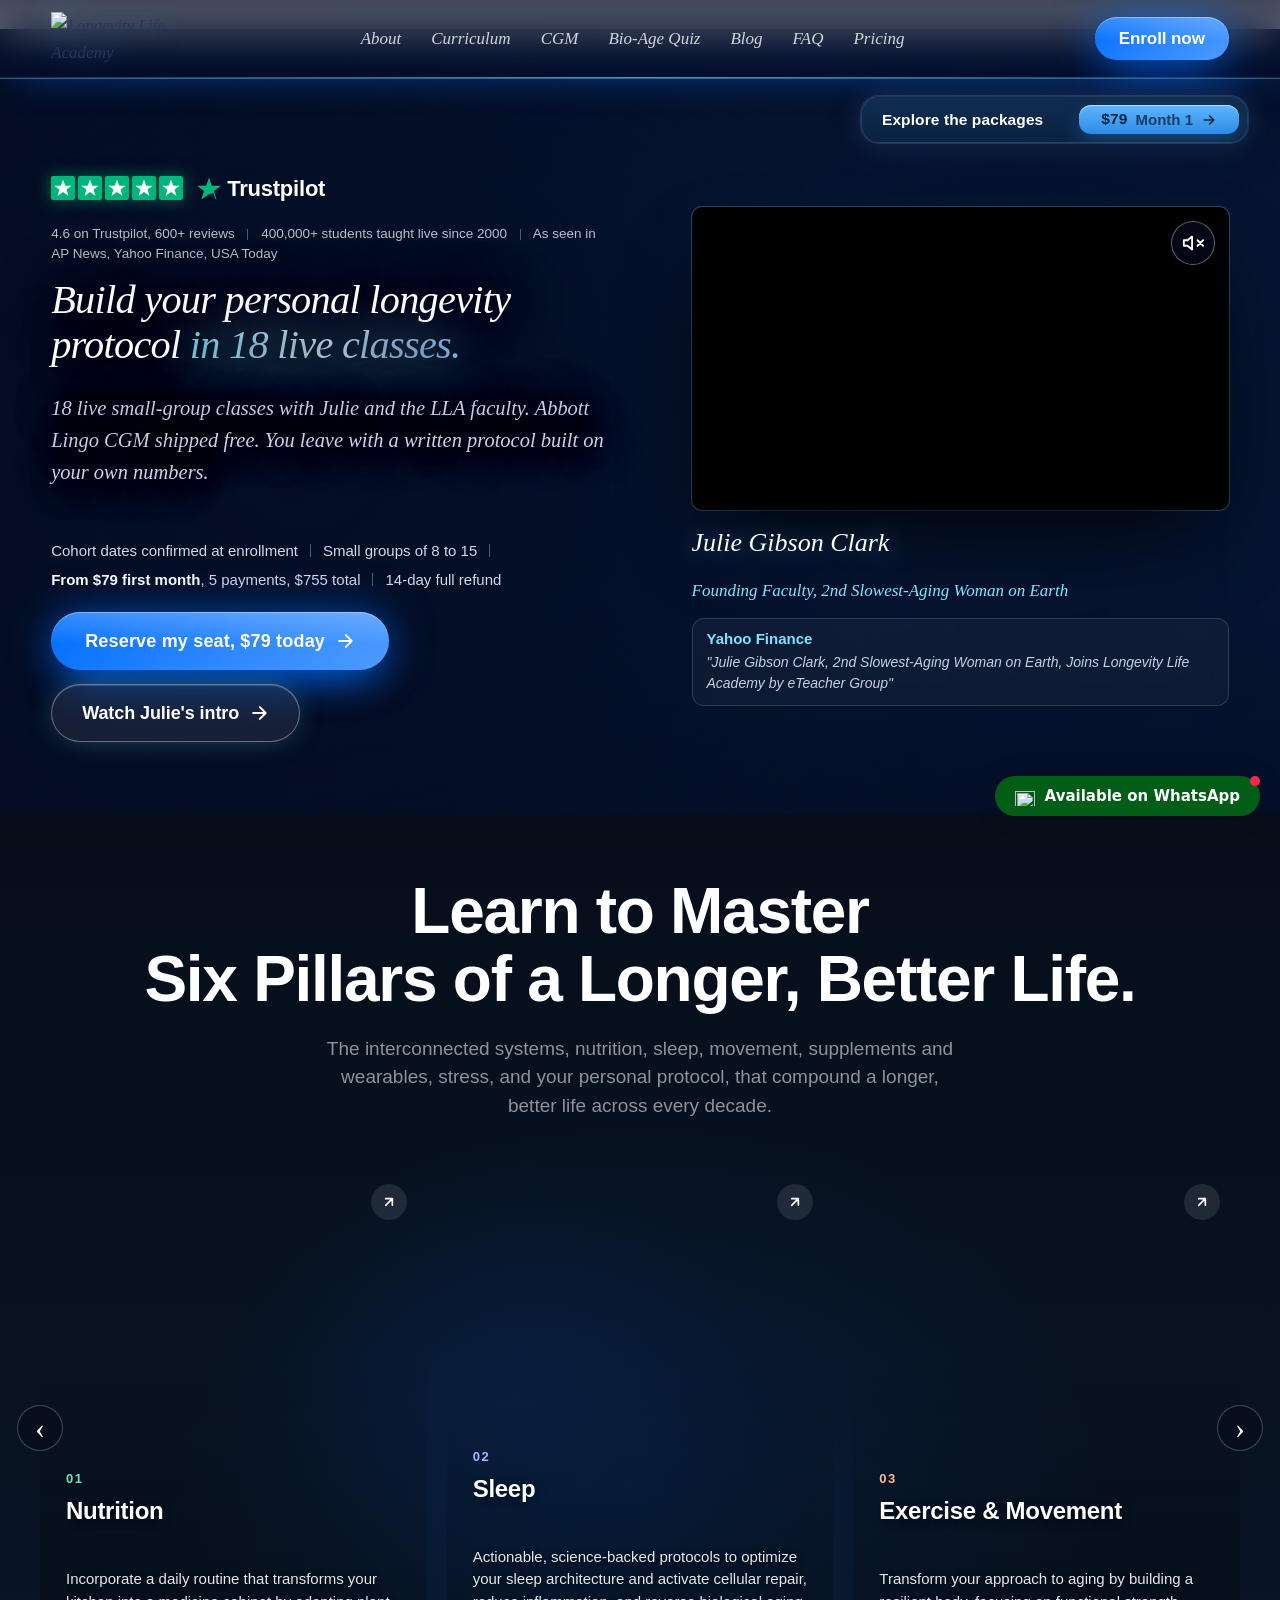
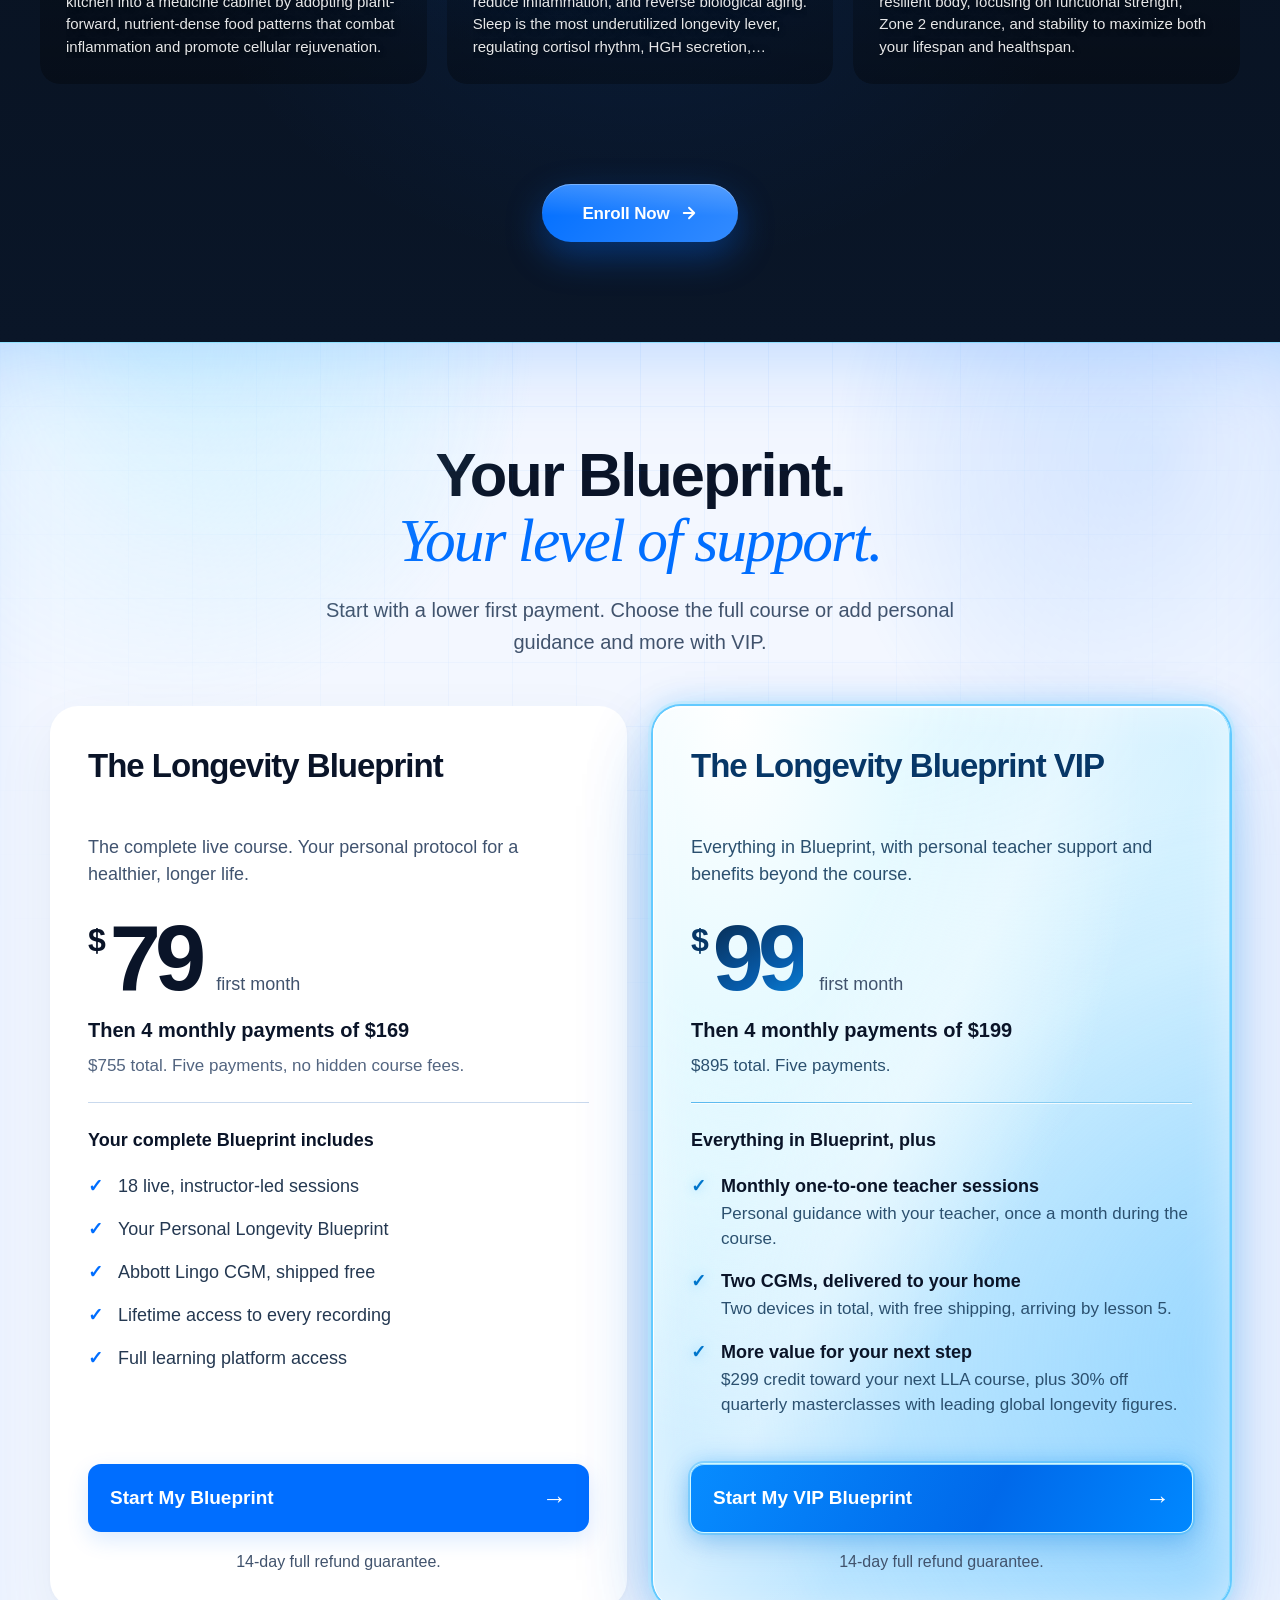
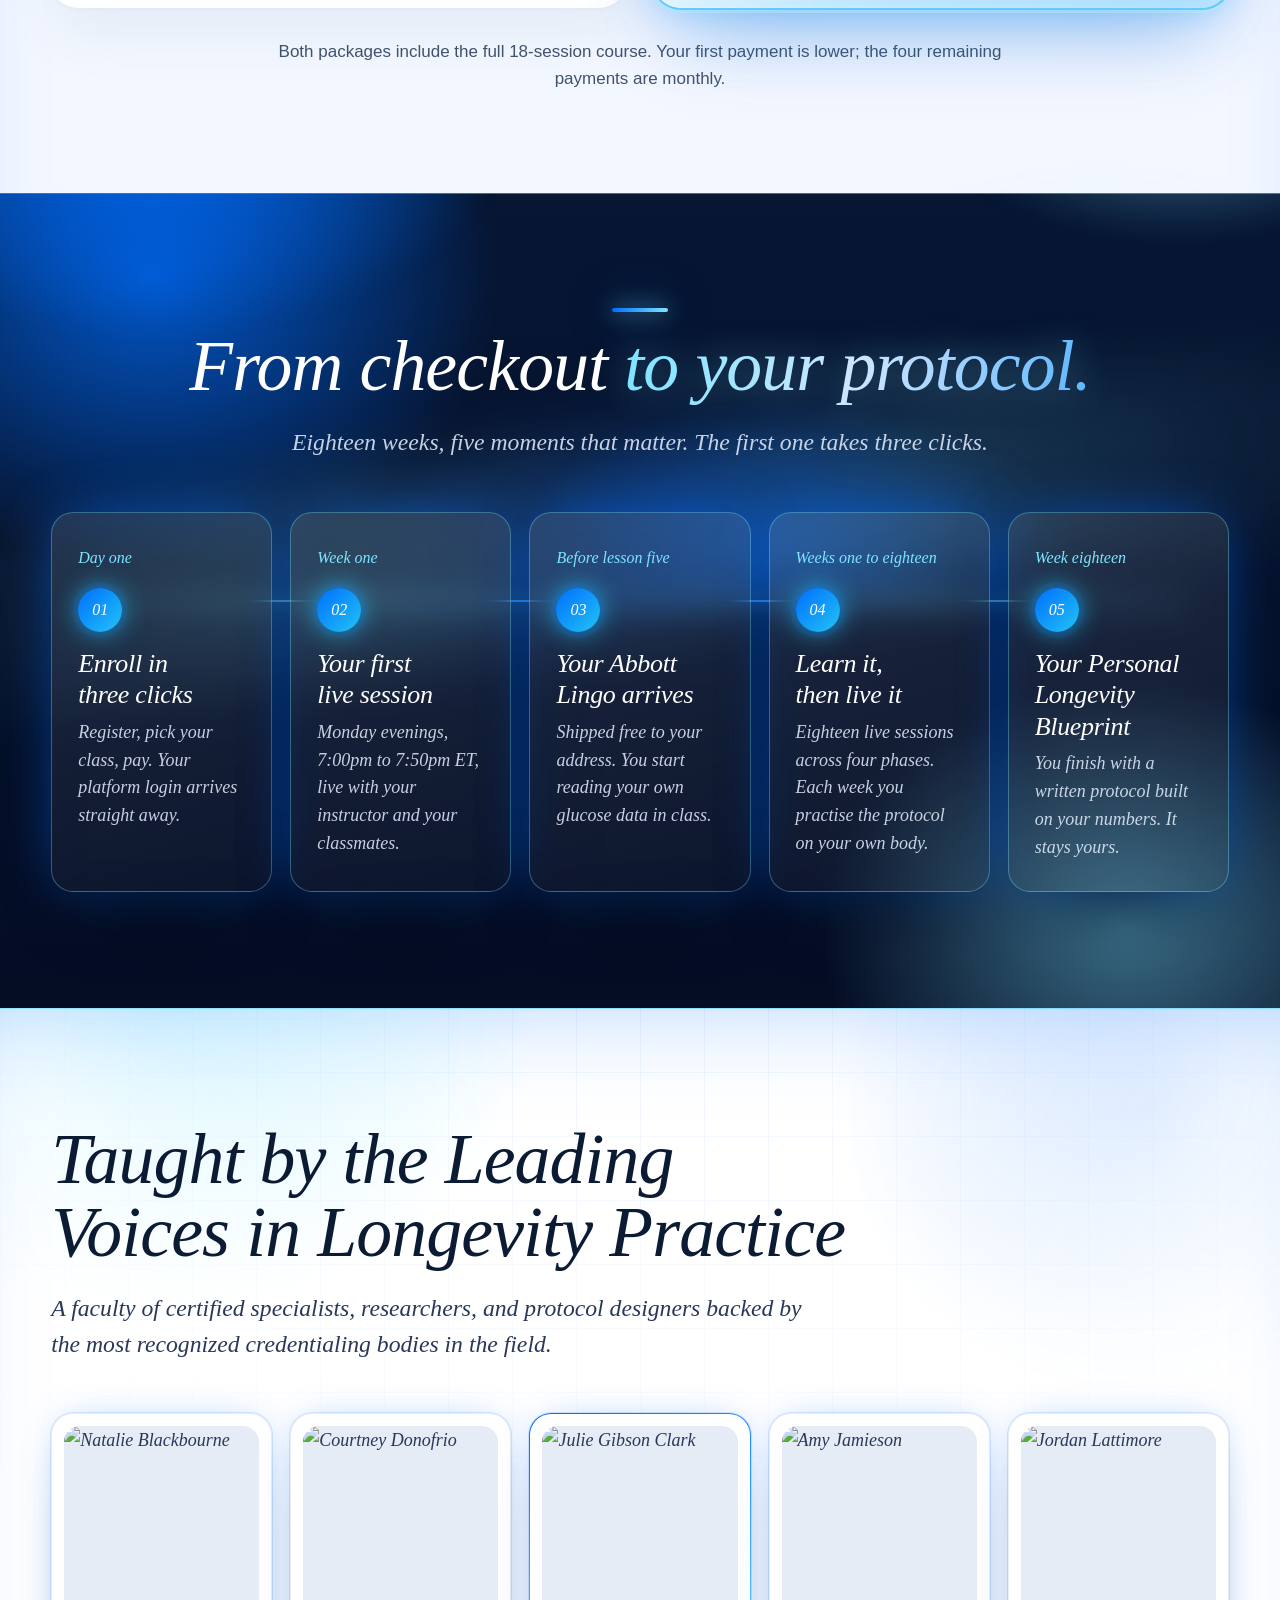
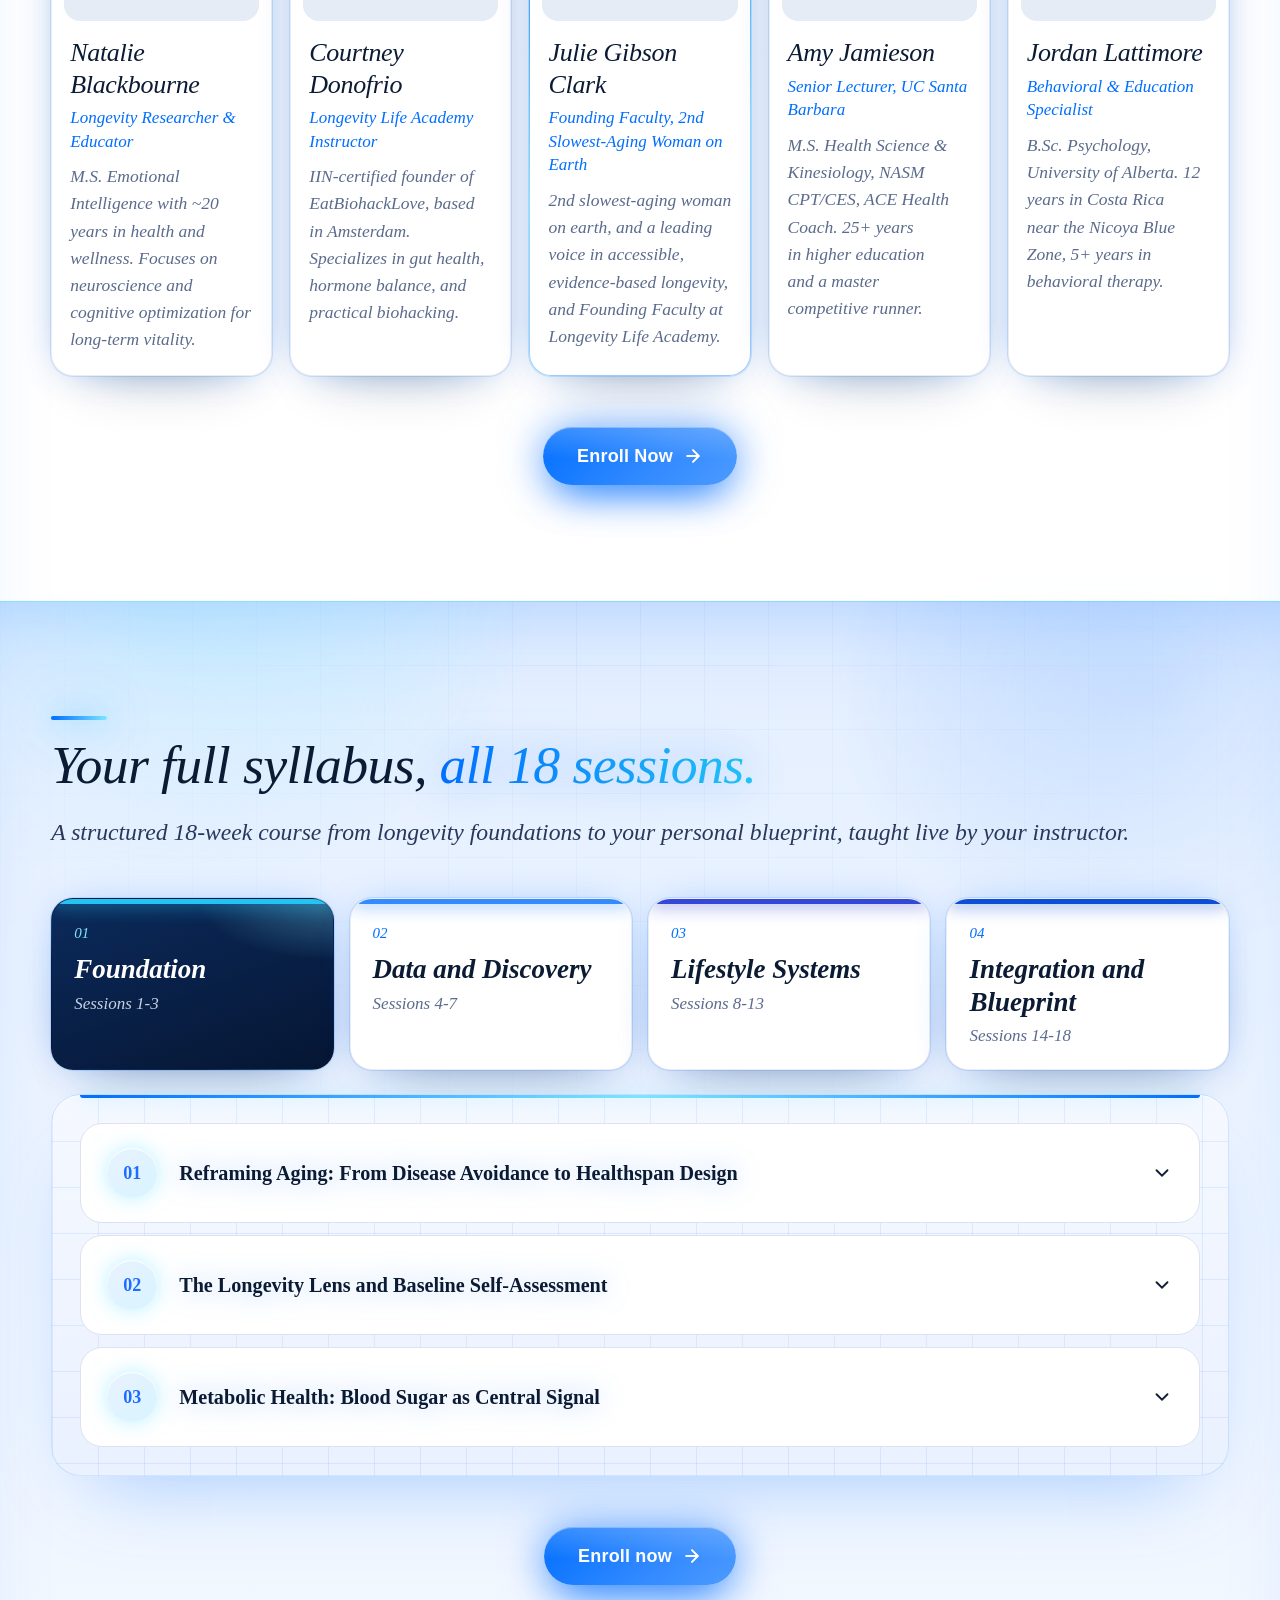
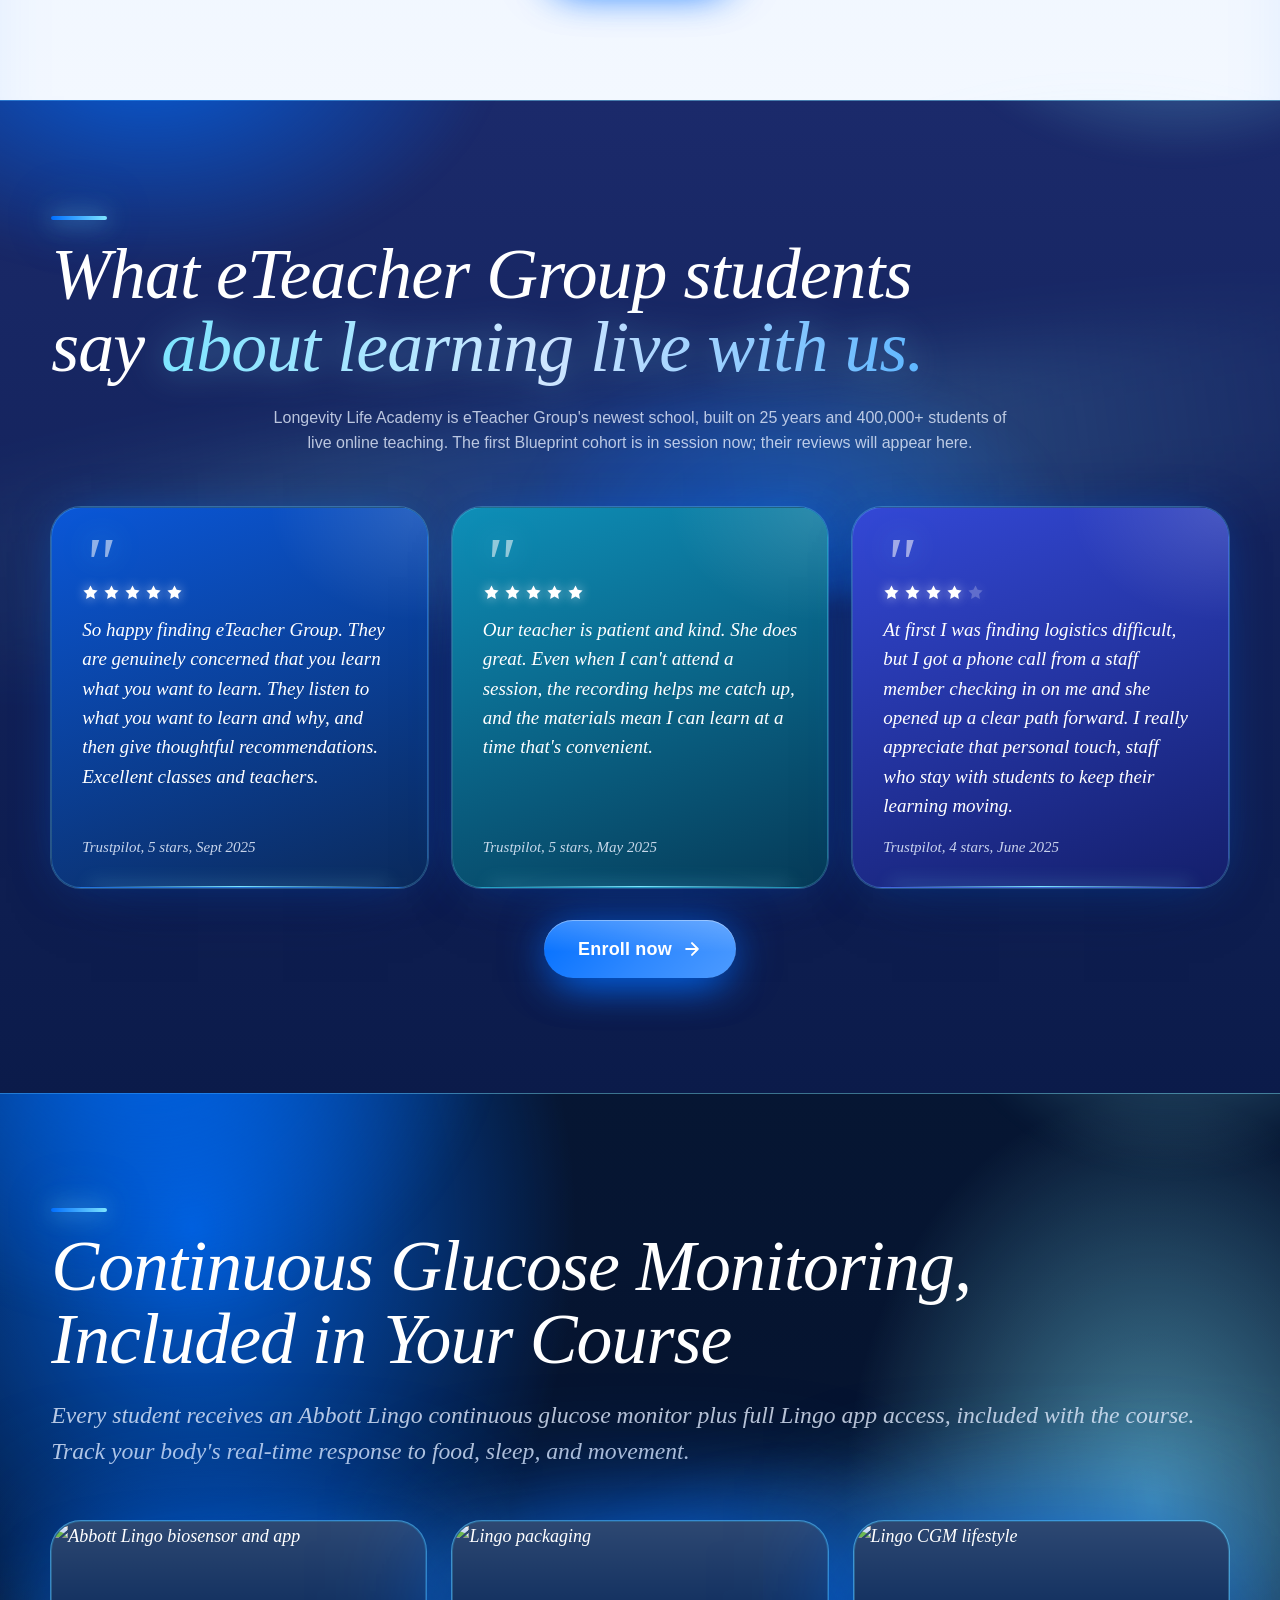
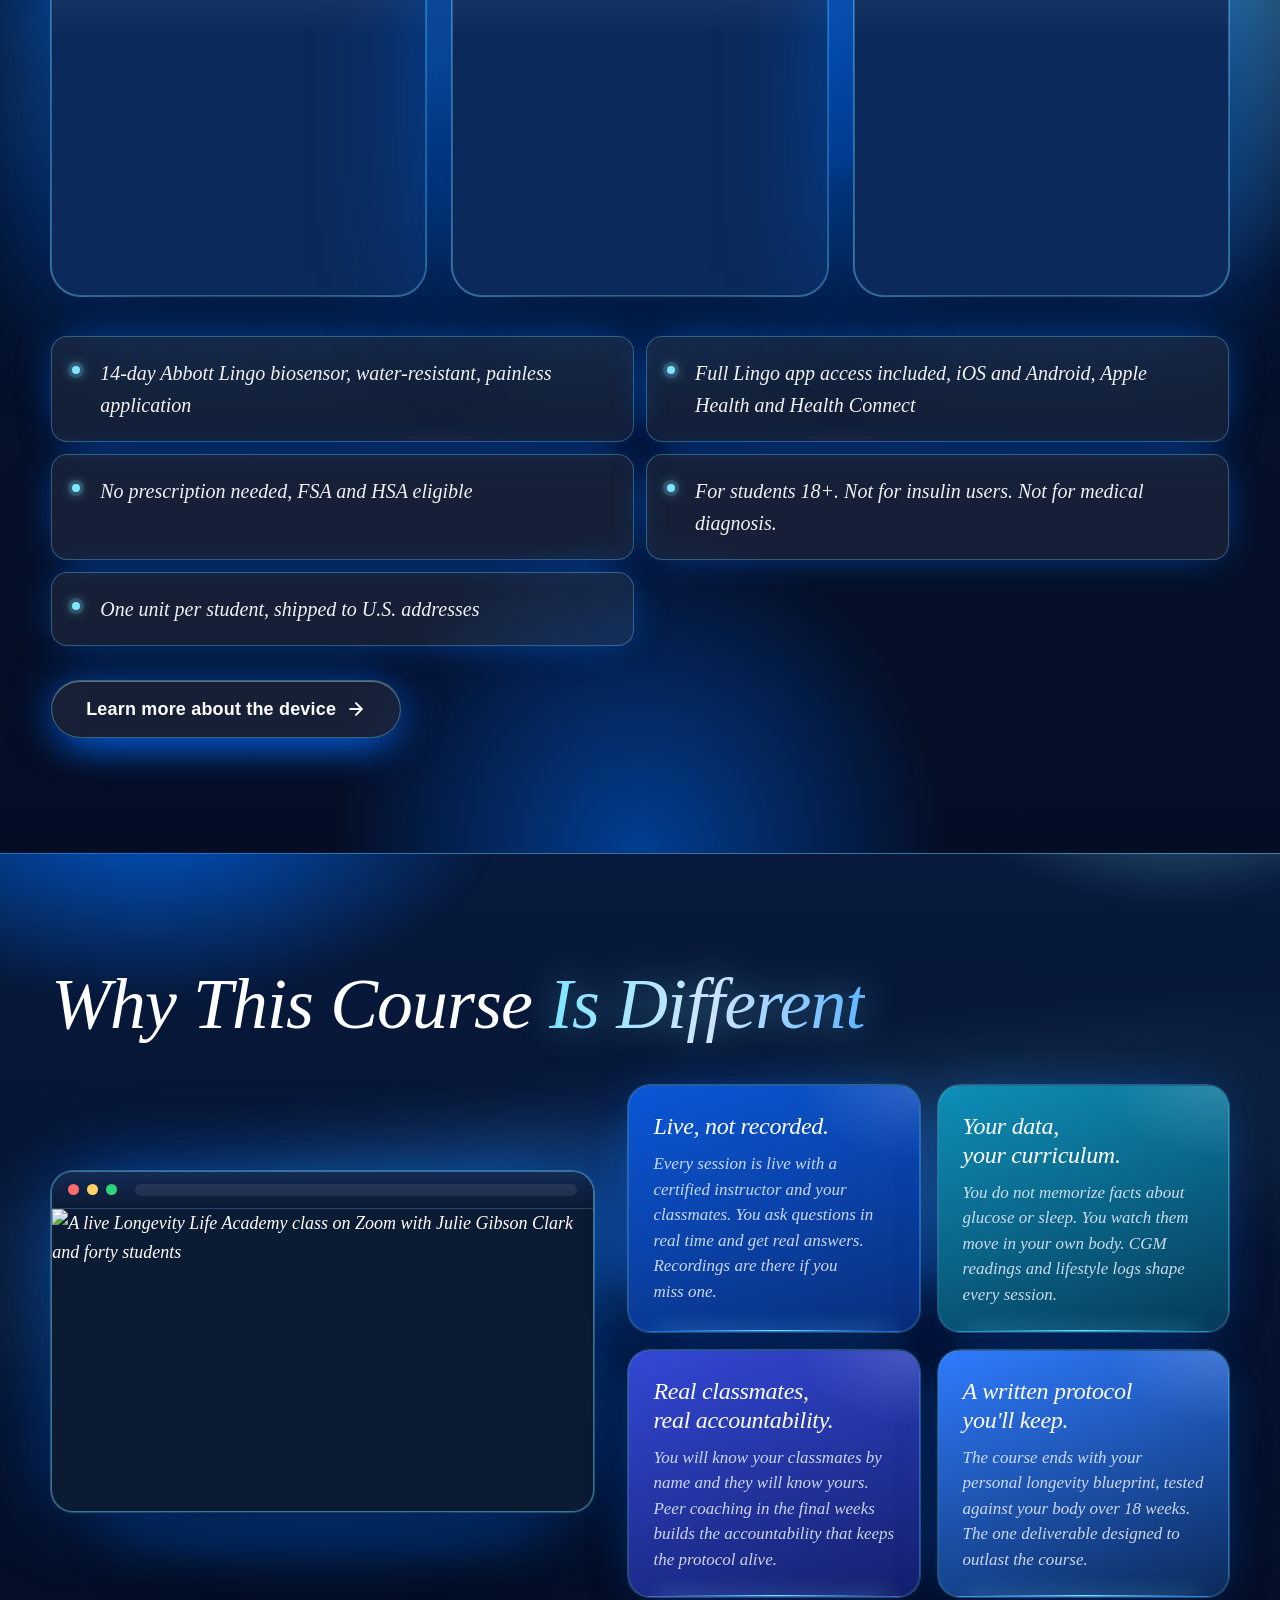
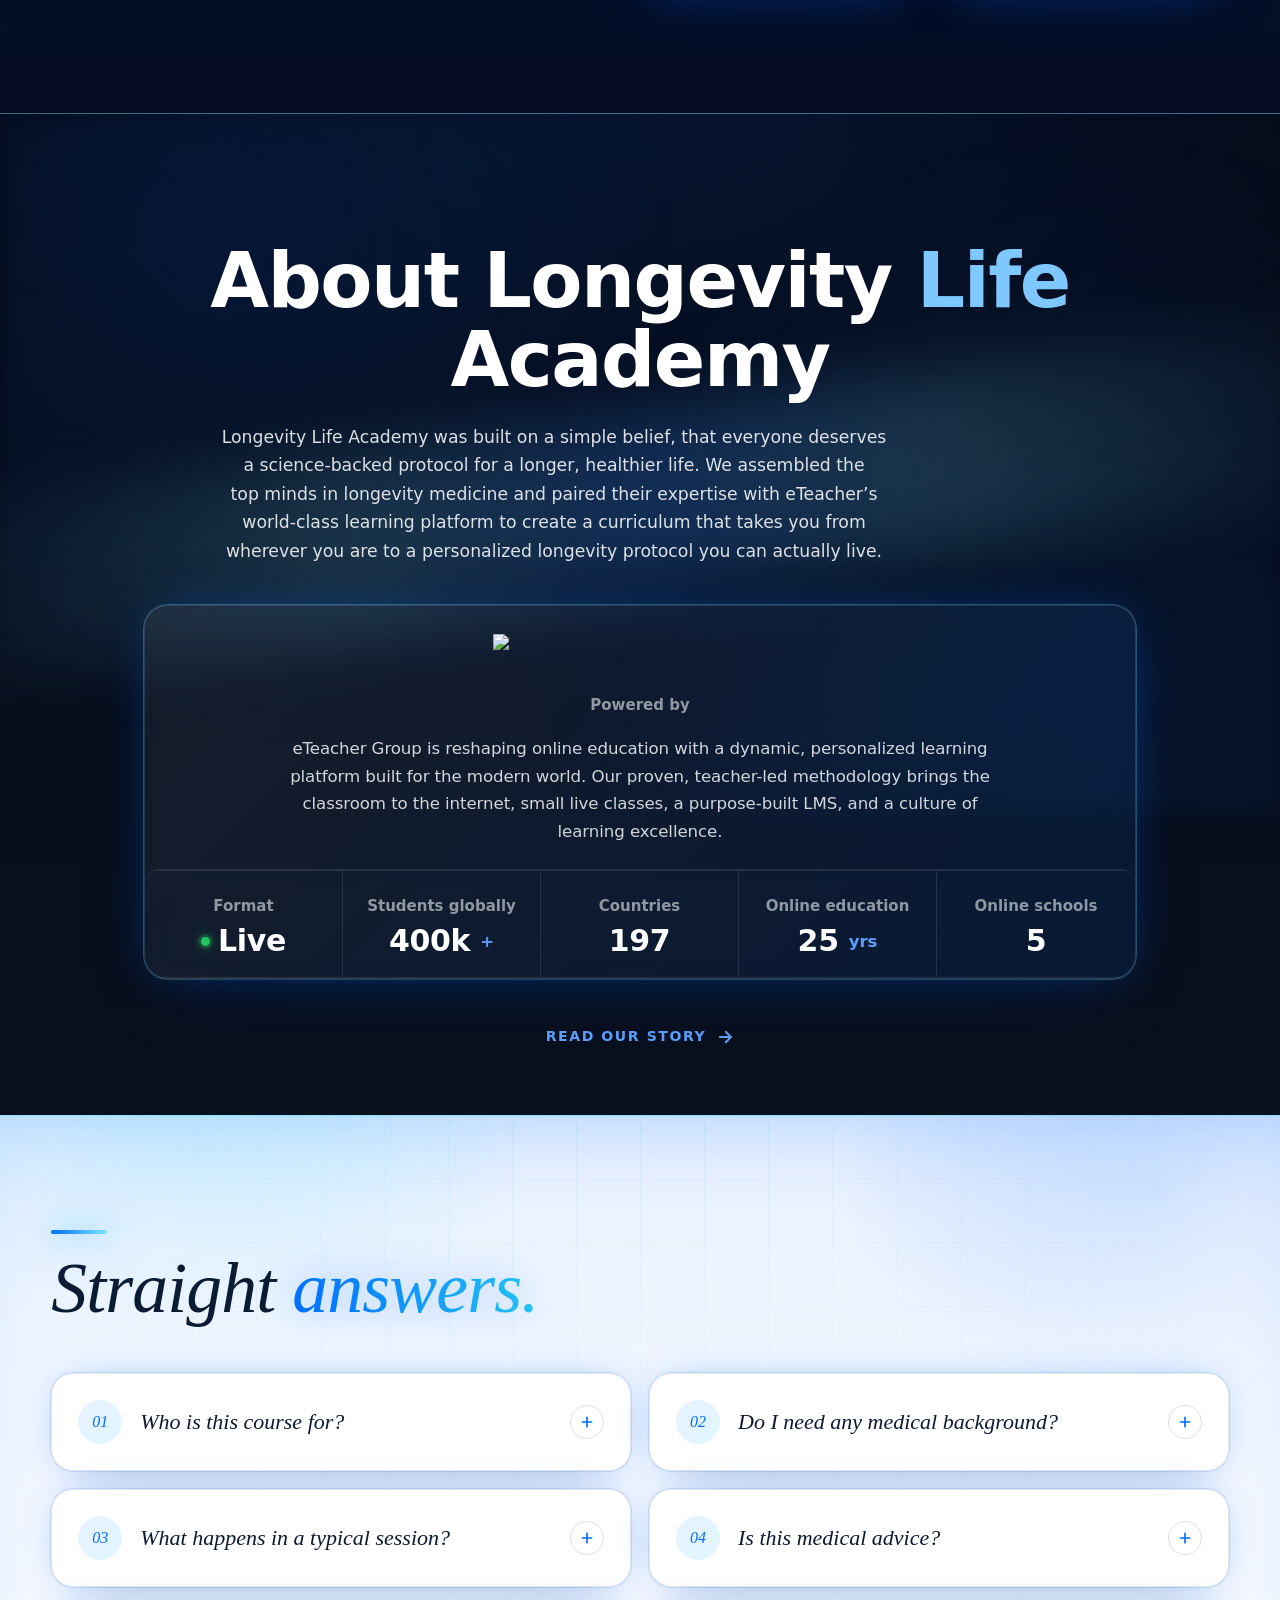
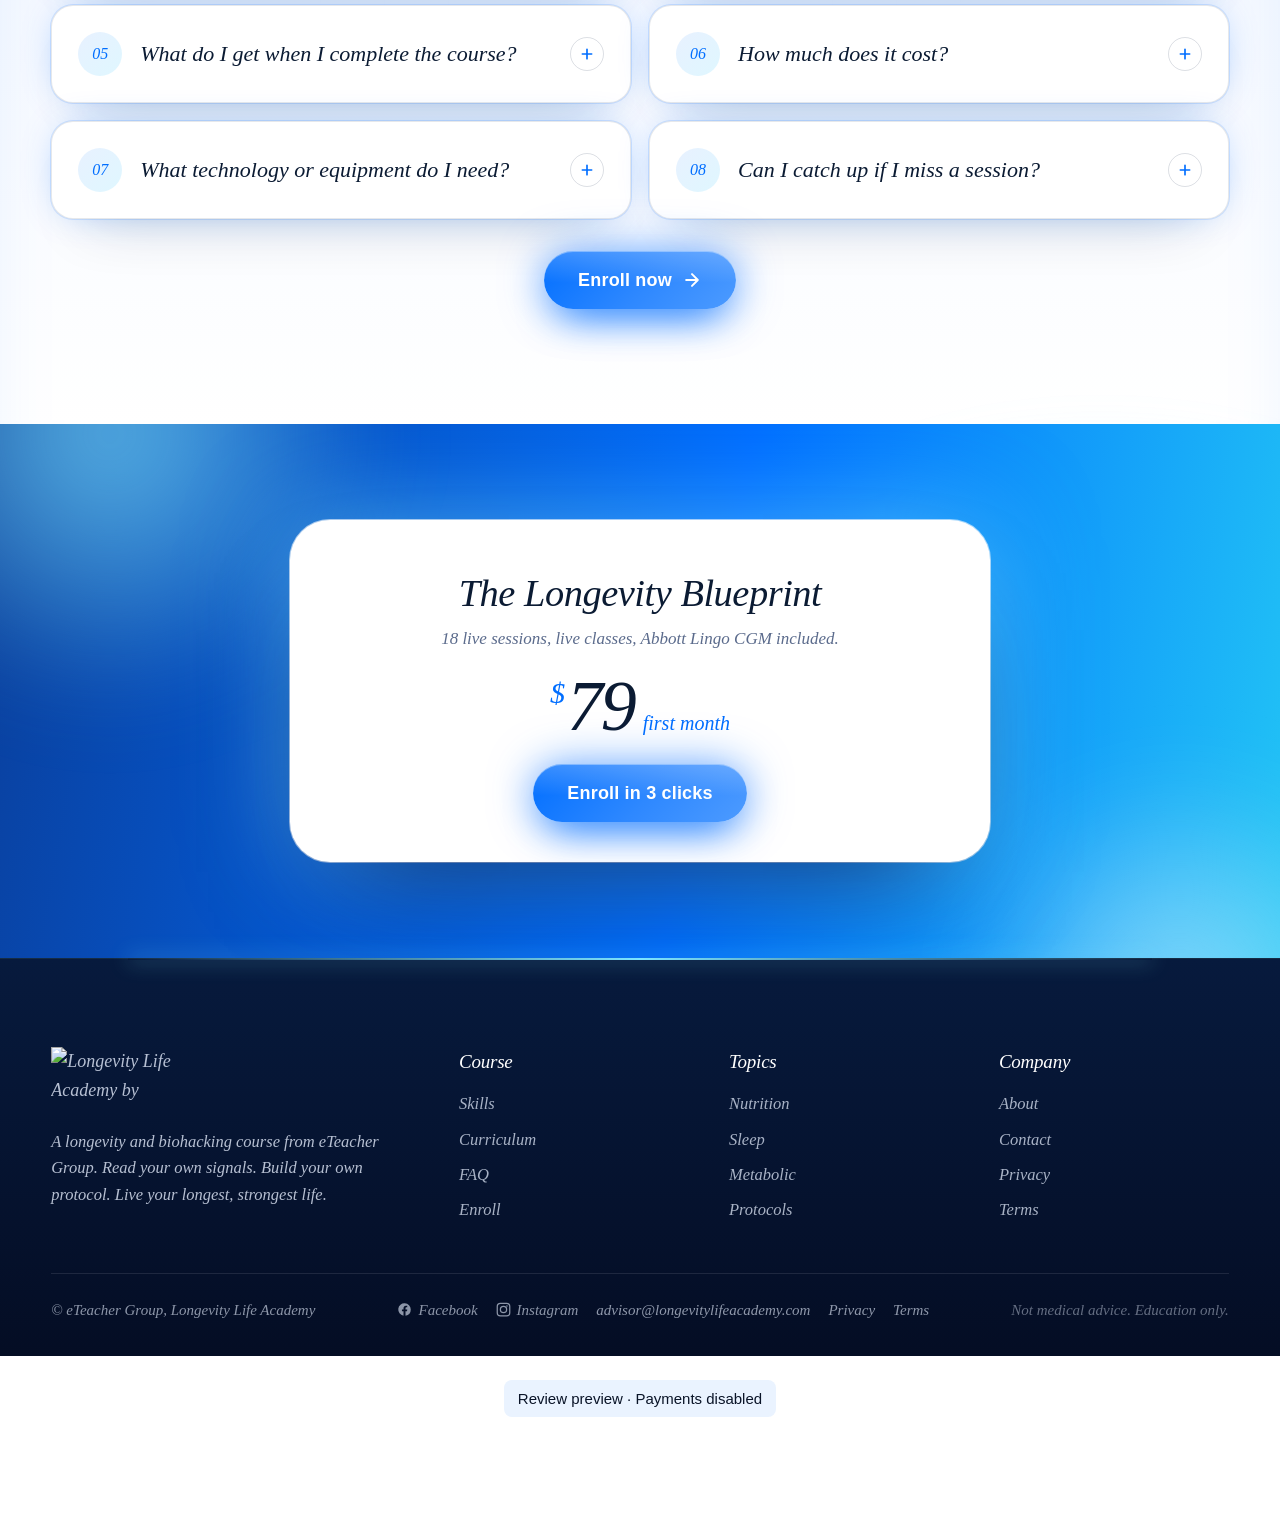
==== commit 70b8dff7: "VIP: drop 'more than Blueprint' line; add /options with 3 VIP pricing variants" ====
--- a/index.html
+++ b/index.html
@@ -2607,7 +2607,7 @@
     <p class="bp-desc">Everything in Blueprint, with personal teacher support and benefits beyond the course.</p>
     <div class="bp-price"><sup>$</sup><strong>99</strong><span>first month</span></div>
     <p class="bp-follow">Then 4 monthly payments of $199</p>
-    <p class="bp-total">$895 total. Only $140 more than Blueprint.</p>
+    <p class="bp-total">$895 total. Five payments.</p>
     <div class="bp-rule"></div>
     <p class="bp-included">Everything in Blueprint, plus</p>
     <ul class="bp-features">
